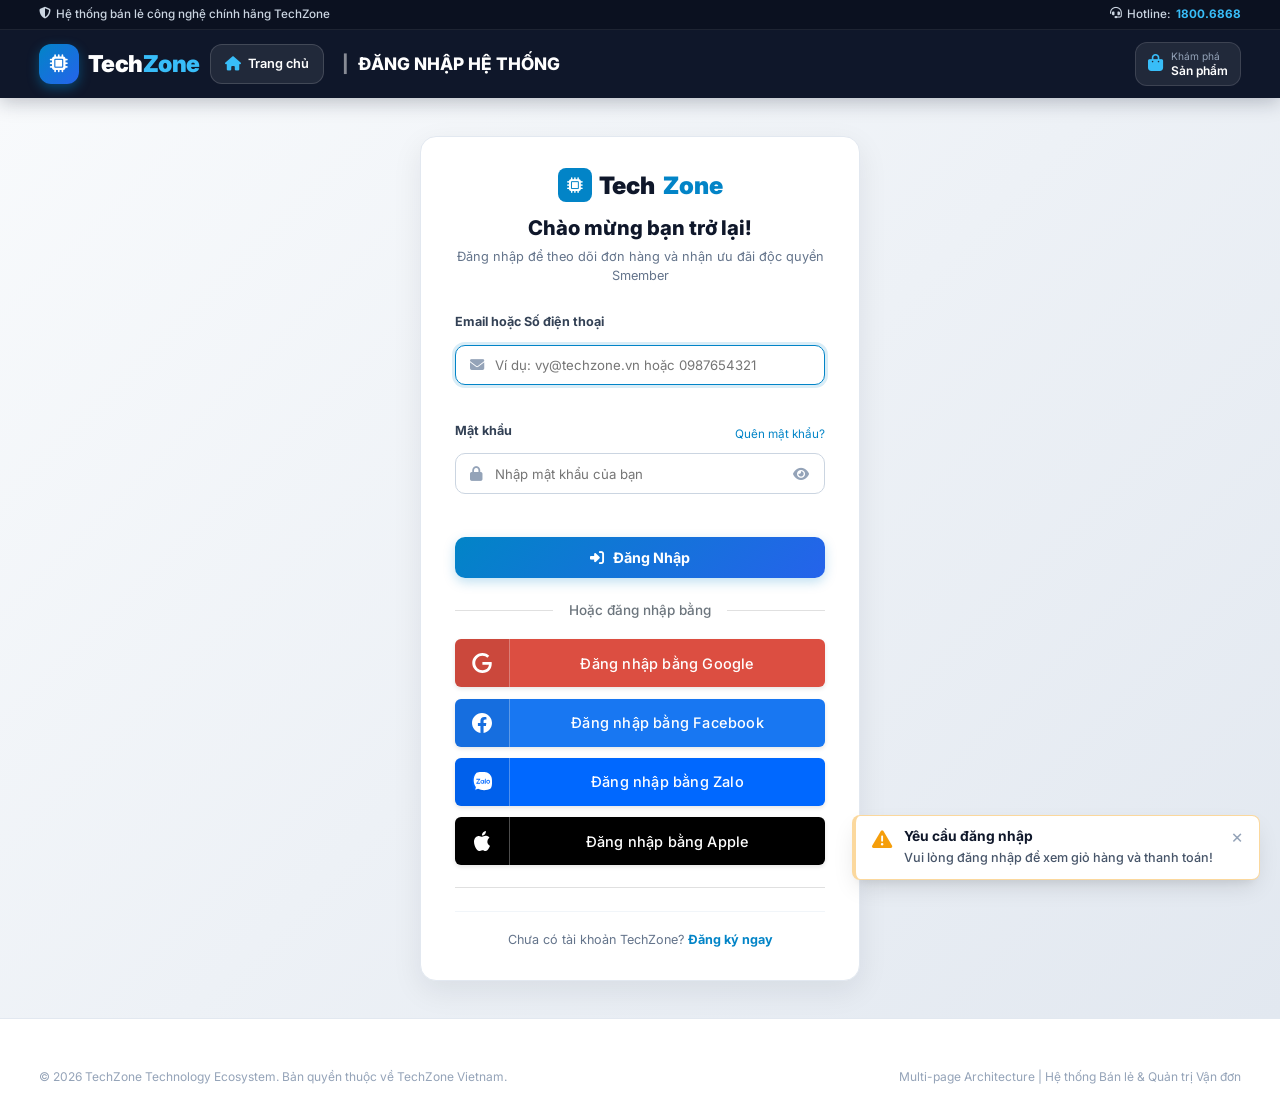
==== checkout.html @ 58dbf8f3 "test" ====
<!DOCTYPE html>
<html lang="vi">
<head>
  <meta charset="UTF-8">
  <meta name="viewport" content="width=device-width, initial-scale=1.0">
  <title>Giỏ Hàng & Thanh Toán Đặt Hàng | TechZone</title>
  
  <!-- Font Awesome Icons 6.5.1 -->
  <link rel="stylesheet" href="https://cdnjs.cloudflare.com/ajax/libs/font-awesome/6.5.1/css/all.min.css">
  
  <!-- TechZone Stylesheet -->
  <link rel="stylesheet" href="css/style.css">
</head>
<body>

  <!-- TechZone Header -->
  <header class="tz-header">
    <div class="tz-topbar">
      <div class="container topbar-content">
        <div class="topbar-left">
          <!-- Location Dropdown Selector -->
          <div class="tz-location-wrapper">
            <button type="button" class="tz-location-badge" id="btn-select-location" aria-expanded="false" title="Nhấp để đổi khu vực">
              <i class="fa-solid fa-location-dot"></i>
              <span class="tz-location-name">Hà Nội</span>
              <i class="fa-solid fa-angle-down tz-location-arrow"></i>
            </button>
            <div class="tz-location-dropdown" id="tz-location-dropdown" role="listbox">
              <div class="tz-dropdown-header">
                <i class="fa-solid fa-map-location-dot"></i>
                <span>Chọn khu vực nhận hàng:</span>
              </div>
              <ul class="tz-location-list">
                <li class="tz-location-item" data-city="Hà Nội" role="option">
                  <span class="tz-city-name"><i class="fa-solid fa-building"></i> Hà Nội</span>
                  <i class="fa-solid fa-check tz-city-check"></i>
                </li>
                <li class="tz-location-item" data-city="TP. Hồ Chí Minh" role="option">
                  <span class="tz-city-name"><i class="fa-solid fa-building"></i> TP. Hồ Chí Minh</span>
                  <i class="fa-solid fa-check tz-city-check"></i>
                </li>
                <li class="tz-location-item" data-city="Đà Nẵng" role="option">
                  <span class="tz-city-name"><i class="fa-solid fa-building"></i> Đà Nẵng</span>
                  <i class="fa-solid fa-check tz-city-check"></i>
                </li>
                <li class="tz-location-item" data-city="Cần Thơ" role="option">
                  <span class="tz-city-name"><i class="fa-solid fa-building"></i> Cần Thơ</span>
                  <i class="fa-solid fa-check tz-city-check"></i>
                </li>
                <li class="tz-location-item" data-city="Hải Phòng" role="option">
                  <span class="tz-city-name"><i class="fa-solid fa-building"></i> Hải Phòng</span>
                  <i class="fa-solid fa-check tz-city-check"></i>
                </li>
                <li class="tz-location-item" data-city="Đồng Nai" role="option">
                  <span class="tz-city-name"><i class="fa-solid fa-building"></i> Đồng Nai</span>
                  <i class="fa-solid fa-check tz-city-check"></i>
                </li>
              </ul>
              <div class="tz-dropdown-footer">
                <i class="fa-solid fa-truck-fast"></i> Giao siêu tốc 2H tại các khu vực trên
              </div>
            </div>
          </div>

          <span class="topbar-divider topbar-hide-mobile">|</span>
          <span class="topbar-link topbar-hide-mobile"><i class="fa-solid fa-shield-halved"></i> Cam kết 100% chính hãng</span>
        </div>
        <div class="topbar-right">
          <span class="topbar-link topbar-hotline"><i class="fa-solid fa-headset"></i> Hotline: <strong>1800.6868</strong></span>
        </div>
      </div>
    </div>

    <div class="tz-main-header">
      <div class="container main-header-row">
        <a href="index.html" class="tz-logo">
          <div class="tz-logo-chip"><i class="fa-solid fa-microchip"></i></div>
          <div>Tech<span class="accent">Zone</span></div>
        </a>

        <!-- Nút Trang chủ -->
        <a href="index.html" class="btn-home-nav" title="Quay về trang chủ">
          <i class="fa-solid fa-house"></i>
          <span>Trang chủ</span>
        </a>

        <div class="tz-header-page-title">
          <span class="tz-title-sep">|</span> Giỏ Hàng & Thanh Toán
        </div>

        <div class="tz-header-actions">
          <!-- User Account Button (Đăng nhập / Tên người dùng) -->
          <div class="tz-user-wrapper" id="tz-user-wrapper">
            <a href="login.html" class="tz-user-btn" id="tz-user-btn" title="Tài khoản">
              <i class="fa-solid fa-circle-user"></i>
              <div class="meta">
                <span class="sub">Tài khoản</span>
                <span id="tz-user-name-display">Đăng nhập</span>
              </div>
            </a>
            <div class="tz-user-dropdown" id="tz-user-dropdown">
              <div class="tz-user-dropdown-header">
                <i class="fa-solid fa-user-check"></i>
                <span id="tz-dropdown-greeting">Xin chào, Bạn!</span>
              </div>
              <a href="history.html" class="tz-user-dropdown-item">
                <i class="fa-solid fa-clock-rotate-left"></i> Đơn mua của tôi
              </a>
              <a href="profile.html" class="tz-user-dropdown-item" id="tz-btn-profile-info">
                <i class="fa-solid fa-id-card"></i> Thông tin tài khoản
              </a>
              <div class="tz-user-dropdown-item logout" id="tz-btn-logout">
                <i class="fa-solid fa-arrow-right-from-bracket"></i> Đăng xuất
              </div>
            </div>
          </div>

          <a href="products.html" class="tz-nav-btn" title="Tiếp tục mua sắm">
            <i class="fa-solid fa-arrow-left"></i>
            <div class="meta">
              <span class="sub">Tiếp tục</span>
              <span>Mua sắm</span>
            </div>
          </a>

          <!-- Single Order History / Đơn Mua Button -->
          <a href="history.html" class="tz-nav-btn" id="nav-orders-btn" title="Đơn mua & Tra cứu lộ trình">
            <i class="fa-solid fa-box-archive"></i>
            <div class="meta">
              <span class="sub">Quản lý</span>
              <span>Đơn mua</span>
            </div>
          </a>
        </div>
      </div>
    </div>
  </header>

  <!-- Checkout Main Content -->
  <main class="main-content">
    <div class="container tz-checkout-page-container" style="padding-top: 1.75rem;">
      
      <!-- Empty Cart Message Box -->
      <div id="checkout-empty-state" style="display: none; text-align: center; background: white; padding: 4.5rem 1rem; border-radius: 16px; border: 1px solid var(--border); box-shadow: var(--shadow-sm);">
        <i class="fa-solid fa-cart-arrow-down" style="font-size: 4.5rem; color: #cbd5e1; margin-bottom: 1.25rem;"></i>
        <h3 style="font-size: 1.45rem; font-weight: 800; color: var(--tz-navy);">Giỏ hàng TechZone của bạn đang trống</h3>
        <p style="color: #64748b; font-size: 0.9rem; max-width: 440px; margin: 0.4rem auto 1.75rem;">
          Hãy khám phá các thiết bị công nghệ đỉnh cao và ưu đãi flash sale để lựa chọn sản phẩm phù hợp nhất!
        </p>
        <a href="products.html" class="btn-tz-primary">
          <i class="fa-solid fa-bag-shopping"></i> Khám phá sản phẩm ngay
        </a>
      </div>

      <!-- Main Checkout Grid -->
      <div class="tz-checkout-layout">
        
        <!-- Left Column: Customer Form & Shipping / Payment Options -->
        <div class="checkout-form-column">
          <form id="tz-checkout-form">
            
            <!-- 1. Customer Info -->
            <div class="tz-checkout-card">
              <div style="display: flex; align-items: center; justify-content: space-between; margin-bottom: 1rem; flex-wrap: wrap; gap: 8px;">
                <h3 class="tz-card-header-title" style="margin-bottom: 0;">
                  <i class="fa-solid fa-address-book"></i> 1. Thông Tin Nhận Hàng
                </h3>
                <button type="button" id="btn-open-address-modal" class="btn-select-address-book">
                  <i class="fa-solid fa-book-bookmark"></i> Chọn từ sổ địa chỉ (<span id="address-count-badge">0</span>)
                </button>
              </div>

              <!-- Active Address Banner (Hiển thị địa chỉ đang áp dụng) -->
              <div id="active-address-summary" class="active-address-summary" style="display: none;">
                <div class="active-addr-card">
                  <div class="active-addr-top-row">
                    <div class="active-addr-user-meta">
                      <span class="active-addr-name">Quản trị viên TechZone</span>
                      <span class="active-addr-badge-default"><i class="fa-solid fa-star"></i> Mặc định</span>
                    </div>
                    <button type="button" class="btn-change-addr-compact" id="btn-change-addr-link">
                      <span>Đổi địa chỉ</span> <i class="fa-solid fa-angle-right"></i>
                    </button>
                  </div>
                  <div class="active-addr-bottom-row">
                    <span class="active-addr-phone"><i class="fa-solid fa-phone"></i> (+84) 0988.123.456</span>
                    <span class="active-addr-sep">•</span>
                    <span class="active-addr-detail">Tầng 5, Tòa nhà TechZone Tower, 18 Phố Huế, Hoàn Kiếm, Hà Nội</span>
                  </div>
                </div>
              </div>

              <div class="tz-form-grid">
                <div class="tz-form-group">
                  <label class="tz-label" for="cust-name">
                    Họ và tên người nhận <span class="req">*</span>
                  </label>
                  <input type="text" id="cust-name" class="tz-input" placeholder="Ví dụ: Nguyễn Văn An" required>
                </div>

                <div class="tz-form-group">
                  <label class="tz-label" for="cust-phone">
                    Số điện thoại liên hệ <span class="req">*</span>
                  </label>
                  <input type="tel" id="cust-phone" class="tz-input" placeholder="Ví dụ: 0912 345 678" required>
                </div>

                <div class="tz-form-group full">
                  <label class="tz-label" for="cust-city">
                    Tỉnh / Thành phố <span class="req">*</span>
                  </label>
                  <select id="cust-city" class="tz-input">
                    <option value="Hà Nội">Hà Nội (Hỗ trợ giao hỏa tốc 2H)</option>
                    <option value="TP. Hồ Chí Minh">TP. Hồ Chí Minh (Hỗ trợ giao hỏa tốc 2H)</option>
                    <option value="Đà Nẵng">Đà Nẵng (Hỗ trợ giao hỏa tốc 2H)</option>
                    <option value="Hải Phòng">Hải Phòng</option>
                    <option value="Cần Thơ">Cần Thơ</option>
                    <option value="Bình Dương">Bình Dương</option>
                  </select>
                </div>

                <div class="tz-form-group full">
                  <label class="tz-label" for="cust-address">
                    Địa chỉ nhận hàng chi tiết <span class="req">*</span>
                  </label>
                  <input type="text" id="cust-address" class="tz-input" placeholder="Số nhà, tên đường, tòa nhà, phường/xã" required>
                </div>

                <div class="tz-form-group full">
                  <label class="tz-label" for="cust-note">
                    Ghi chú đơn hàng (Tùy chọn)
                  </label>
                  <input type="text" id="cust-note" class="tz-input" placeholder="Ví dụ: Gọi trước khi đến 15 phút, giao giờ hành chính...">
                </div>
              </div>
            </div>

            <!-- 2. Shipping Service Choice -->
            <div class="tz-checkout-card">
              <h3 class="tz-card-header-title">
                <i class="fa-solid fa-truck-fast"></i> 2. Hình Thức Vận Chuyển
              </h3>

              <div class="tz-radio-options">
                <label class="tz-radio-card">
                  <input type="radio" name="shipping_service" value="express" data-name="Giao Hỏa Tốc 2H TechZone" checked>
                  <div class="tz-radio-card-meta">
                    <h6><i class="fa-solid fa-bolt" style="color: var(--tz-cyan);"></i> Hỏa Tốc TechZone 2H</h6>
                    <p>Bưu tá chuyên trách giao siêu tốc trong 120 phút (35.000đ - Free đơn > 2tr)</p>
                  </div>
                </label>

                <label class="tz-radio-card">
                  <input type="radio" name="shipping_service" value="standard" data-name="Giao Tiêu Chuẩn 24H (Viettel Post)">
                  <div class="tz-radio-card-meta">
                    <h6><i class="fa-solid fa-box"></i> Tiêu Chuẩn 24H (Viettel Post)</h6>
                    <p>Giao hàng nhanh an toàn qua đối tác Viettel Post (25.000đ)</p>
                  </div>
                </label>
              </div>
            </div>

            <!-- 3. Payment Method Choice -->
            <div class="tz-checkout-card">
              <h3 class="tz-card-header-title">
                <i class="fa-solid fa-credit-card"></i> 3. Phương Thức Thanh Toán
              </h3>

              <div class="tz-radio-options">
                <label class="tz-radio-card">
                  <input type="radio" name="payment_choice" value="cod" data-name="Thanh toán khi nhận hàng (COD)" checked>
                  <div class="tz-radio-card-meta">
                    <h6><i class="fa-solid fa-money-bill-wave text-success"></i> Thanh toán COD</h6>
                    <p>Kiểm tra bưu kiện và thanh toán tiền mặt cho shipper</p>
                  </div>
                </label>

                <label class="tz-radio-card">
                  <input type="radio" name="payment_choice" value="vnpay" data-name="Chuyển khoản VNPAY-QR (Giảm thêm 50k)">
                  <div class="tz-radio-card-meta">
                    <h6><i class="fa-solid fa-qrcode text-primary"></i> VNPAY-QR</h6>
                    <p>Quét mã qua app ngân hàng hoặc ví VNPAY</p>
                  </div>
                </label>

                <label class="tz-radio-card">
                  <input type="radio" name="payment_choice" value="momo" data-name="Ví điện tử MoMo">
                  <div class="tz-radio-card-meta">
                    <h6><i class="fa-solid fa-wallet" style="color: #a50064;"></i> Ví MoMo</h6>
                    <p>Thanh toán bảo mật 1 chạm tiện lợi</p>
                  </div>
                </label>

                <label class="tz-radio-card">
                  <input type="radio" name="payment_choice" value="installment" data-name="Trả góp 0% thẻ tín dụng">
                  <div class="tz-radio-card-meta">
                    <h6><i class="fa-solid fa-percent" style="color: #f59e0b;"></i> Trả góp 0%</h6>
                    <p>Hỗ trợ kỳ hạn 3 - 6 - 12 tháng qua thẻ tín dụng</p>
                  </div>
                </label>
              </div>

              <!-- Submit Button -->
              <div style="margin-top: 1.65rem;">
                <button type="submit" class="btn-tz-primary" style="width: 100%; padding: 1.05rem; font-size: 1.1rem;">
                  <i class="fa-solid fa-lock"></i> XÁC NHẬN ĐẶT HÀNG & THEO DÕI VẬN CHUYỂN
                </button>
                <p style="text-align: center; font-size: 0.8rem; color: #64748b; margin-top: 0.6rem;">
                  <i class="fa-solid fa-circle-check text-success"></i> Mã đơn sẽ được tạo tự động dạng <strong>TZ-XXXXX</strong> và chuyển tiếp ngay sang trang theo dõi lộ trình
                </p>
              </div>

            </div>

          </form>
        </div>

        <!-- Right Column: Cart Item Summary & Voucher Code -->
        <div class="checkout-summary-column">
          <div class="tz-checkout-card" style="position: sticky; top: 100px;">
            <h3 class="tz-card-header-title">
              <i class="fa-solid fa-bag-shopping"></i> Tóm Tắt Đơn Hàng
            </h3>

            <!-- Cart Items rendered dynamically by JS -->
            <div id="checkout-items-list" class="tz-cart-items-wrap">
              <!-- Rendered by JS -->
            </div>

            <!-- Voucher Code Box -->
            <div style="margin: 1.25rem 0; padding-top: 1rem; border-top: 1px dashed var(--border);">
              <form id="voucher-form" style="display: flex; gap: 0.45rem;">
                <input type="text" id="voucher-code" class="tz-input" placeholder="Mã giảm giá (Thử: TECHZONE50)" style="font-size: 0.82rem; padding: 0.55rem 0.75rem; text-transform: uppercase;">
                <button type="submit" class="btn-tz-primary" style="padding: 0.55rem 1rem; font-size: 0.82rem; flex-shrink: 0;">
                  Áp dụng
                </button>
              </form>
            </div>

            <!-- Price Breakdown -->
            <div style="background-color: var(--surface-alt); border-radius: var(--radius-md); padding: 1.15rem;">
              <div class="tz-summary-row">
                <span>Tạm tính tiền hàng:</span>
                <span id="checkout-subtotal-val" style="font-weight: 700;">0 đ</span>
              </div>
              <div class="tz-summary-row">
                <span>Phí vận chuyển:</span>
                <span id="checkout-shipping-val" style="font-weight: 700;">35.000 đ</span>
              </div>
              <div class="tz-summary-row">
                <span>Khuyến mãi / Voucher:</span>
                <span id="checkout-discount-val" style="font-weight: 700;">0 đ</span>
              </div>
              <div class="tz-summary-row total">
                <span>Tổng tiền thanh toán:</span>
                <span id="checkout-final-val" class="price-blue">0 đ</span>
              </div>
            </div>

            <!-- Trust Points -->
            <div style="margin-top: 1.25rem; font-size: 0.8rem; color: #64748b; display: flex; flex-direction: column; gap: 0.45rem;">
              <div><i class="fa-solid fa-circle-check text-success"></i> <strong>Đồng kiểm hàng</strong> khi nhận từ bưu tá TechZone</div>
              <div><i class="fa-solid fa-shield text-primary"></i> <strong>Bảo hành chính hãng</strong> 12 - 24 tháng tại 86 chi nhánh</div>
              <div><i class="fa-solid fa-clock" style="color: var(--tz-cyan);"></i> <strong>Giao hỏa tốc 2H</strong> tại khu vực nội thành</div>
            </div>

          </div>
        </div>

      </div>

    </div>
  </main>

  <!-- TechZone Footer -->
  <footer class="tz-footer">
    <div class="container footer-main-grid">
      <div class="tz-footer-col">
        <h4>Tổng Đài Hỗ Trợ Miễn Phí</h4>
        <div class="tz-hotlines">
          <div class="tz-hotline-row">Tư vấn mua hàng: <strong>1800.6868</strong></div>
          <div class="tz-hotline-row">Hỗ trợ kỹ thuật: <strong>1800.6869</strong></div>
        </div>
      </div>
      <div class="tz-footer-col">
        <h4>Chính Sách</h4>
        <div class="tz-footer-links">
          <a href="#">Chính sách giao hàng siêu tốc 2H</a>
          <a href="#">Chính sách đổi trả 30 ngày</a>
        </div>
      </div>
      <div class="tz-footer-col">
        <h4>Tra Cứu</h4>
        <div class="tz-footer-links">
          <a href="tracking-detail.html">Theo dõi lộ trình giao hàng</a>
          <a href="history.html">Lịch sử đơn mua cá nhân</a>
        </div>
      </div>
      <div class="tz-footer-col">
        <h4>Thanh Toán</h4>
        <div class="tz-payment-pills">
          <span class="tz-pay-tag"><i class="fa-solid fa-money-bill-wave text-success"></i> COD</span>
          <span class="tz-pay-tag"><i class="fa-solid fa-qrcode text-primary"></i> VNPAY</span>
          <span class="tz-pay-tag"><i class="fa-solid fa-wallet" style="color: #a50064;"></i> MoMo</span>
        </div>
      </div>
    </div>
    <div class="container footer-bottom-bar">
      <div>&copy; 2026 TechZone. Thanh toán an toàn & Khởi tạo mã vận đơn tự động.</div>
    </div>
  </footer>

    <!-- Custom Center Modal: Xác nhận đăng xuất -->
  <div class="tz-modal-overlay" id="tz-logout-modal" role="dialog" aria-modal="true" aria-labelledby="tz-logout-title">
    <div class="tz-modal-content">
      <div class="tz-modal-icon-badge">
        <i class="fa-solid fa-arrow-right-from-bracket"></i>
      </div>
      <h3 class="tz-modal-title" id="tz-logout-title">Xác nhận đăng xuất</h3>
      <p class="tz-modal-desc">Bạn có chắc chắn muốn đăng xuất khỏi tài khoản này không?</p>
      <div class="tz-modal-btn-group">
        <button type="button" class="tz-btn-modal-cancel" id="tz-btn-cancel-logout">Hủy bỏ</button>
        <button type="button" class="tz-btn-modal-logout" id="tz-btn-confirm-logout">Đăng xuất</button>
      </div>
    </div>
  </div>

    <!-- Google Account Selector Modal -->
  <div class="tz-modal-overlay" id="tz-google-modal" role="dialog" aria-modal="true" aria-labelledby="tz-google-modal-title">
    <div class="tz-google-modal-card">
      <div class="google-modal-header">
        <img src="images/google-icon.svg" alt="Google" width="32" height="32" class="google-logo">
        <h3 id="tz-google-modal-title">Đăng nhập bằng Google</h3>
        <p class="google-sub">Chọn tài khoản Google để tiếp tục đến <strong>TechZone</strong></p>
      </div>

      <div class="google-account-list">
        <!-- Account 1 -->
        <div class="google-account-item" data-fullname="Nguyễn Văn An" data-email="an.nguyen@gmail.com">
          <div class="google-avatar avatar-blue">A</div>
          <div class="google-user-meta">
            <div class="google-user-name">Nguyễn Văn An</div>
            <div class="google-user-email">an.nguyen@gmail.com</div>
          </div>
          <i class="fa-solid fa-angle-right google-arrow"></i>
        </div>

        <!-- Account 2 -->
        <div class="google-account-item" data-fullname="Trần Thị Mai" data-email="mai.tran@gmail.com">
          <div class="google-avatar avatar-purple">M</div>
          <div class="google-user-meta">
            <div class="google-user-name">Trần Thị Mai</div>
            <div class="google-user-email">mai.tran@gmail.com</div>
          </div>
          <i class="fa-solid fa-angle-right google-arrow"></i>
        </div>

        <!-- Account 3: Custom Google Toggle -->
        <div class="google-account-item google-custom-toggle" id="btn-toggle-custom-google">
          <div class="google-avatar avatar-gray">
            <i class="fa-solid fa-user-plus"></i>
          </div>
          <div class="google-user-meta">
            <div class="google-user-name">Sử dụng tài khoản khác</div>
            <div class="google-user-email">Nhập họ tên và Gmail của bạn</div>
          </div>
          <i class="fa-solid fa-angle-down google-arrow" id="google-arrow-toggle"></i>
        </div>
      </div>

      <!-- Custom Google Input Form -->
      <form class="google-custom-form" id="form-custom-google" style="display: none;">
        <div class="google-input-group">
          <label for="google-custom-name">Họ và tên Google của bạn</label>
          <input type="text" id="google-custom-name" placeholder="Ví dụ: Lê Hoàng Nam" required>
        </div>
        <div class="google-input-group">
          <label for="google-custom-email">Địa chỉ Email Google (Gmail)</label>
          <input type="email" id="google-custom-email" placeholder="Ví dụ: nam.le@gmail.com" required>
        </div>
        <button type="submit" class="btn-submit-google-custom">
          <i class="fa-solid fa-arrow-right-to-bracket"></i> Đăng nhập với tài khoản này
        </button>
      </form>

      <div class="google-modal-footer">
        <button type="button" class="btn-cancel-google" id="btn-close-google-modal">Hủy bỏ</button>
        <span class="google-secure-badge"><i class="fa-solid fa-shield-halved"></i> Google Identity Services</span>
      </div>
    </div>
  </div>

  <div class="toast-container"></div>
  <script src="js/main.js"></script>
  <!-- Modal Sổ Địa Chỉ Nhận Hàng (Address Book Modal) -->
  <div class="tz-modal-overlay" id="tz-address-modal" role="dialog" aria-modal="true" aria-labelledby="tz-addr-modal-title">
    <div class="tz-modal-content tz-address-modal-content" style="max-width: 580px; text-align: left; padding: 24px;">
      <div style="display: flex; align-items: center; justify-content: space-between; border-bottom: 1px solid #f1f5f9; padding-bottom: 14px; margin-bottom: 16px;">
        <div style="display: flex; align-items: center; gap: 10px;">
          <div style="width: 38px; height: 38px; border-radius: 50%; background: #e0f2fe; color: #0284c7; display: flex; align-items: center; justify-content: center; font-size: 1.15rem;">
            <i class="fa-solid fa-address-book"></i>
          </div>
          <div>
            <h3 id="tz-addr-modal-title" style="font-size: 1.15rem; font-weight: 800; color: #1e293b; margin: 0;">Sổ Địa Chỉ Nhận Hàng</h3>
            <span style="font-size: 0.8rem; color: #64748b;">Chọn địa chỉ nhận hàng có sẵn hoặc thêm địa chỉ mới</span>
          </div>
        </div>
        <button type="button" id="btn-close-address-modal" style="background: none; border: none; font-size: 1.25rem; color: #94a3b8; cursor: pointer;">
          <i class="fa-solid fa-xmark"></i>
        </button>
      </div>

      <div style="padding: 4px 0 16px;">
        <!-- Danh sách địa chỉ đã lưu -->
        <div id="address-book-list" class="address-book-list">
          <!-- Rendered dynamically by JS -->
        </div>

        <!-- Form thêm địa chỉ mới -->
        <div id="add-address-form-box" class="add-address-form-box" style="display: none;">
          <h4 style="font-size: 0.95rem; font-weight: 800; color: #1e293b; margin-bottom: 0.75rem; display: flex; align-items: center; gap: 6px;">
            <i class="fa-solid fa-plus-circle" style="color: #0284c7;"></i> Thêm Địa Chỉ Nhận Hàng Mới
          </h4>
          <div class="tz-form-grid" style="gap: 10px;">
            <div class="tz-form-group">
              <label class="tz-label" for="new-addr-name">Họ và tên người nhận <span class="req">*</span></label>
              <input type="text" id="new-addr-name" class="tz-input" placeholder="Ví dụ: Nguyễn Văn An">
            </div>
            <div class="tz-form-group">
              <label class="tz-label" for="new-addr-phone">Số điện thoại liên hệ <span class="req">*</span></label>
              <input type="tel" id="new-addr-phone" class="tz-input" placeholder="Ví dụ: 0912 345 678">
            </div>
            <div class="tz-form-group full">
              <label class="tz-label" for="new-addr-city">Tỉnh / Thành phố <span class="req">*</span></label>
              <select id="new-addr-city" class="tz-input">
                <option value="Hà Nội">Hà Nội (Giao siêu tốc 2H)</option>
                <option value="TP. Hồ Chí Minh">TP. Hồ Chí Minh (Giao siêu tốc 2H)</option>
                <option value="Đà Nẵng">Đà Nẵng (Giao siêu tốc 2H)</option>
                <option value="Hải Phòng">Hải Phòng</option>
                <option value="Cần Thơ">Cần Thơ</option>
                <option value="Bình Dương">Bình Dương</option>
                <option value="Đồng Nai">Đồng Nai</option>
              </select>
            </div>
            <div class="tz-form-group full">
              <label class="tz-label" for="new-addr-detail">Địa chỉ chi tiết (Số nhà, đường, phường/xã) <span class="req">*</span></label>
              <input type="text" id="new-addr-detail" class="tz-input" placeholder="Ví dụ: Số 25 Tạ Quang Bửu, Phường Bách Khoa">
            </div>
            <div class="tz-form-group full">
              <label style="display: flex; align-items: center; gap: 8px; font-size: 0.85rem; font-weight: 600; color: #334155; cursor: pointer;">
                <input type="checkbox" id="new-addr-default" style="accent-color: #0284c7; width: 16px; height: 16px;">
                <span>Đặt làm địa chỉ giao hàng mặc định cho các đơn sau</span>
              </label>
            </div>
          </div>
          <div style="display: flex; justify-content: flex-end; gap: 8px; margin-top: 12px;">
            <button type="button" id="btn-cancel-add-addr" class="btn-shopee-secondary" style="padding: 7px 14px; font-size: 0.84rem;">
              Hủy
            </button>
            <button type="button" id="btn-save-new-addr" class="btn-shopee-primary" style="padding: 7px 18px; font-size: 0.84rem;">
              <i class="fa-solid fa-floppy-disk"></i> Lưu địa chỉ
            </button>
          </div>
        </div>

        <button type="button" id="btn-toggle-add-addr-form" class="btn-outline-add-addr">
          <i class="fa-solid fa-plus"></i> Thêm địa chỉ mới
        </button>
      </div>
    </div>
  </div>

</body>
</html>
---- css/style.css ----
/* ==========================================================================
   TECHZONE ECOSYSTEM - MODERN DESIGN SYSTEM
   Brand Identity: Tech Navy (#0f172a), Electric Blue (#2563eb), Cyan (#0284c7)
   Clean Surfaces (#ffffff), Elegant Slate Grey (#f8fafc)
   ========================================================================== */

@import url('https://fonts.googleapis.com/css2?family=Inter:wght@300;400;500;600;700;800;900&family=Be+Vietnam+Pro:wght@400;500;600;700;800&display=swap');

/* --- 1. CSS VARIABLES (TECHZONE PALETTE) --- */
:root {
  /* Brand Master Colors */
  --tz-navy: #0f172a;           /* Deep Tech Navy */
  --tz-navy-light: #1e293b;     /* Navy Surface / Dark Header */
  --tz-navy-soft: #334155;
  
  --tz-blue: #2563eb;           /* Electric Royal Blue */
  --tz-blue-hover: #1d4ed8;
  --tz-cyan: #0284c7;           /* Vibrant Cyan Accent */
  --tz-cyan-light: #e0f2fe;     /* Soft Cyan Pill */
  --tz-cyan-glow: rgba(2, 132, 199, 0.35);

  --tz-gradient: linear-gradient(135deg, #0284c7 0%, #2563eb 100%);
  --tz-gradient-dark: linear-gradient(135deg, #0f172a 0%, #1e293b 60%, #1e3a8a 100%);
  --tz-gradient-flash: linear-gradient(135deg, #0f172a 0%, #1e3a8a 50%, #0284c7 100%);

  /* Neutrals & Surfaces */
  --bg-page: #f8fafc;
  --surface: #ffffff;
  --surface-alt: #f1f5f9;
  --border: #e2e8f0;
  --border-light: #f1f5f9;
  --border-focus: #93c5fd;

  /* Typography */
  --text-main: #0f172a;
  --text-secondary: #334155;
  --text-muted: #64748b;
  --text-light: #94a3b8;
  --font-base: 'Inter', 'Be Vietnam Pro', -apple-system, BlinkMacSystemFont, sans-serif;

  /* Status Colors */
  --success: #10b981;
  --success-bg: #ecfdf5;
  --warning: #f59e0b;
  --warning-bg: #fffbeb;
  --danger: #ef4444;
  --danger-bg: #fef2f2;

  /* Shadows */
  --shadow-sm: 0 1px 2px 0 rgb(0 0 0 / 0.05);
  --shadow-md: 0 4px 6px -1px rgb(0 0 0 / 0.07), 0 2px 4px -2px rgb(0 0 0 / 0.05);
  --shadow-lg: 0 10px 15px -3px rgb(0 0 0 / 0.08), 0 4px 6px -4px rgb(0 0 0 / 0.03);
  --shadow-xl: 0 20px 25px -5px rgb(0 0 0 / 0.1), 0 8px 10px -6px rgb(0 0 0 / 0.04);
  --shadow-brand: 0 8px 20px rgba(37, 99, 235, 0.22);
  --shadow-cyan: 0 8px 20px rgba(2, 132, 199, 0.25);

  /* Radius */
  --radius-sm: 8px;
  --radius-md: 12px;
  --radius-lg: 16px;
  --radius-full: 9999px;

  /* Dimensions & Transitions */
  --container-max: 1240px;
  --transition: all 0.25s cubic-bezier(0.4, 0, 0.2, 1);
}

/* --- Base & Reset --- */
*, *::before, *::after {
  box-sizing: border-box;
  margin: 0;
  padding: 0;
}

html {
  scroll-behavior: smooth;
  font-size: 15px;
  width: 100%;
  max-width: 100vw;
  box-sizing: border-box;
}

body {
  font-family: var(--font-base);
  background-color: var(--bg-page);
  color: var(--text-main);
  line-height: 1.55;
  min-height: 100vh;
  display: flex;
  flex-direction: column;
  -webkit-font-smoothing: antialiased;
  width: 100%;
  max-width: 100vw;
  box-sizing: border-box;
}

img {
  max-width: 100%;
  height: auto;
  display: block;
}

a {
  color: inherit;
  text-decoration: none;
  transition: var(--transition);
}

ul {
  list-style: none;
}

button, input, select, textarea {
  font-family: inherit;
  font-size: 0.95rem;
  border: none;
  outline: none;
}

button {
  cursor: pointer;
  transition: var(--transition);
}

.container {
  width: 100%;
  max-width: var(--container-max);
  margin: 0 auto;
  padding: 0 1.25rem;
  box-sizing: border-box;
  overflow-x: hidden;
}

/* Header containers must not clip dropdown */
.tz-header,
.tz-header .container,
.tz-topbar,
.tz-topbar .container,
.topbar-content,
.topbar-left,
.tz-location-wrapper,
.location-wrapper {
  overflow: visible !important;
  overflow-x: visible !important;
  overflow-y: visible !important;
}

.main-content {
  flex: 1;
  padding-bottom: 3.5rem;
  width: 100%;
  max-width: 100vw;
  box-sizing: border-box;
}

/* ==========================================================================
   2. HEADER ĐA TẦNG (TECHZONE MULTI-TIER HEADER)
   ========================================================================== */
.tz-header {
  background-color: var(--tz-navy);
  position: -webkit-sticky;
  position: sticky;
  top: 0;
  left: 0;
  width: 100%;
  z-index: 9999 !important;
  box-shadow: 0 4px 18px rgba(15, 23, 42, 0.25);
  box-sizing: border-box;
  -webkit-backface-visibility: hidden;
  backface-visibility: hidden;
  transition: box-shadow 0.25s ease;
}

/* Fallback & Enhanced Sticky class qua JS */
.tz-header.is-sticky,
.tz-header.tz-header-fixed {
  position: fixed !important;
  top: 0 !important;
  left: 0 !important;
  width: 100% !important;
  z-index: 9999 !important;
  box-shadow: 0 6px 22px rgba(0, 0, 0, 0.35) !important;
}

/* Top Bar */
.tz-topbar {
  background-color: #0b1120;
  color: #94a3b8;
  font-size: 0.78rem;
  font-weight: 500;
  border-bottom: 1px solid rgba(255, 255, 255, 0.08);
  padding: 0.35rem 0;
  width: 100%;
  max-width: 100vw;
  box-sizing: border-box;
  position: relative !important;
  z-index: 9999999 !important;
  overflow: visible !important;
  overflow-x: visible !important;
  overflow-y: visible !important;
  pointer-events: auto !important;
}

.topbar-content {
  display: flex;
  align-items: center;
  justify-content: space-between;
  flex-wrap: wrap;
  gap: 8px;
  width: 100%;
  box-sizing: border-box;
}

.topbar-left, .topbar-right {
  display: flex;
  align-items: center;
  flex-wrap: wrap;
  gap: 0.85rem;
}

.topbar-divider {
  opacity: 0.35;
  color: #64748b;
  user-select: none;
}

.topbar-link {
  display: inline-flex;
  align-items: center;
  gap: 0.35rem;
  color: #cbd5e1;
  white-space: nowrap;
  transition: var(--transition);
}

.topbar-link:hover {
  color: #ffffff;
}

.topbar-hotline strong {
  color: #38bdf8;
}

/* Location Wrapper & Custom Dropdown */
.tz-location-wrapper,
.location-wrapper {
  position: relative !important;
  display: inline-flex;
  align-items: center;
  z-index: 9999999 !important;
  overflow: visible !important;
  overflow-x: visible !important;
  overflow-y: visible !important;
  pointer-events: auto !important;
}

.tz-location-badge {
  display: inline-flex;
  align-items: center;
  gap: 0.4rem;
  background-color: rgba(255, 255, 255, 0.08);
  border: 1px solid rgba(56, 189, 248, 0.25);
  padding: 0.25rem 0.65rem;
  border-radius: var(--radius-sm);
  color: #38bdf8;
  cursor: pointer;
  font-size: 0.78rem;
  font-weight: 600;
  font-family: inherit;
  transition: var(--transition);
  outline: none;
  user-select: none;
  pointer-events: auto !important;
}

.tz-location-badge:hover,
.tz-location-badge.open {
  background-color: rgba(56, 189, 248, 0.18);
  border-color: #38bdf8;
  color: #ffffff;
}

.tz-location-arrow {
  font-size: 0.65rem;
  transition: transform 0.2s ease;
}

.tz-location-badge.open .tz-location-arrow {
  transform: rotate(180deg);
}

/* Location Dropdown Menu */
.location-menu,
.location-dropdown,
.tz-location-dropdown {
  position: absolute !important;
  top: calc(100% + 8px);
  left: 0;
  width: 260px;
  background: #ffffff;
  border-radius: 12px;
  box-shadow: 0 10px 30px rgba(0, 0, 0, 0.25), 0 0 0 1px rgba(0, 0, 0, 0.06);
  padding: 0;
  z-index: 9999999 !important;
  display: none;
  opacity: 0;
  transform: translateY(-6px);
  transition: opacity 0.2s ease, transform 0.2s ease;
  overflow: hidden;
  text-align: left;
  filter: none !important;
  pointer-events: auto !important;
}

.location-menu.show,
.location-dropdown.show,
.tz-location-dropdown.show {
  display: block !important;
  opacity: 1 !important;
  transform: translateY(0) !important;
  pointer-events: auto !important;
  visibility: visible !important;
  filter: none !important;
  z-index: 9999999 !important;
}

/* Thêm pointer-events: auto và cursor pointer cho toàn bộ menu và các thẻ con bên trong */
.tz-location-dropdown,
.tz-location-dropdown *,
.location-menu,
.location-menu *,
.location-dropdown,
.location-dropdown * {
  pointer-events: auto !important;
}

.tz-location-item * {
  cursor: pointer !important;
  pointer-events: auto !important;
}

.tz-dropdown-header {
  padding: 0.7rem 1rem 0.5rem;
  font-size: 0.75rem;
  font-weight: 800;
  color: #475569;
  text-transform: uppercase;
  letter-spacing: 0.5px;
  background-color: #f8fafc;
  border-bottom: 1px solid #e2e8f0;
  display: flex;
  align-items: center;
  gap: 0.45rem;
  pointer-events: auto !important;
}
.tz-dropdown-header i {
  color: #0284c7;
  font-size: 0.85rem;
}

.tz-location-list {
  list-style: none;
  padding: 0.35rem 0;
  margin: 0;
  max-height: 250px;
  overflow-y: auto;
  pointer-events: auto !important;
}

.tz-location-item {
  display: flex;
  align-items: center;
  justify-content: space-between;
  padding: 0.6rem 1rem;
  font-size: 0.85rem;
  font-weight: 600;
  color: #334155;
  cursor: pointer !important;
  pointer-events: auto !important;
  transition: all 0.15s ease;
  user-select: none;
}

.tz-location-item:hover {
  background-color: #f0f9ff;
  color: #0284c7;
  padding-left: 1.15rem;
}

.tz-location-item.active {
  background-color: #e0f2fe;
  color: #0284c7;
  font-weight: 700;
}

.tz-city-name {
  display: inline-flex;
  align-items: center;
  gap: 0.5rem;
  pointer-events: auto !important;
}
.tz-city-name i {
  font-size: 0.75rem;
  opacity: 0.6;
}

.tz-city-check {
  display: none;
  color: #0284c7;
  font-size: 0.85rem;
}

.tz-location-item.active .tz-city-check {
  display: inline-block;
}

.tz-dropdown-footer {
  padding: 0.5rem 0.85rem;
  font-size: 0.72rem;
  color: #15803d;
  background: #f0fdf4;
  border-top: 1px solid #dcfce7;
  display: flex;
  align-items: center;
  gap: 0.4rem;
  font-weight: 600;
}

/* Mobile backdrop for location dropdown */
.tz-location-backdrop {
  display: none;
  position: fixed;
  inset: 0;
  background: rgba(0, 0, 0, 0.45);
  z-index: 99990 !important;
  pointer-events: auto;
}
.tz-location-backdrop.active {
  display: block !important;
}

@media (min-width: 541px) {
  .tz-location-backdrop {
    display: none !important;
    pointer-events: none !important;
  }
}

/* Main Header */
.tz-main-header {
  padding: 0.8rem 0;
  width: 100%;
  box-sizing: border-box;
}

.main-header-row {
  display: flex;
  flex-wrap: wrap;
  align-items: center;
  justify-content: space-between;
  gap: 10px;
  width: 100%;
  box-sizing: border-box;
}

/* Header Page Title (for subpages: Cart, Tracking, History) */
.tz-header-page-title {
  color: white;
  font-size: 1.15rem;
  font-weight: 800;
  text-transform: uppercase;
  margin-left: 0.5rem;
  white-space: nowrap;
  display: inline-flex;
  align-items: center;
  gap: 0.4rem;
}
.tz-title-sep {
  opacity: 0.5;
  margin-right: 0.2rem;
}

/* TechZone Logo */
.tz-logo {
  display: flex;
  align-items: center;
  gap: 0.6rem;
  font-size: 1.55rem;
  font-weight: 900;
  color: white;
  letter-spacing: -0.5px;
  flex-shrink: 0;
}

.tz-logo-chip {
  width: 40px;
  height: 40px;
  background: var(--tz-gradient);
  color: white;
  border-radius: var(--radius-md);
  display: flex;
  align-items: center;
  justify-content: center;
  font-size: 1.2rem;
  box-shadow: 0 4px 12px rgba(2, 132, 199, 0.45);
}

.tz-logo span.accent {
  color: #38bdf8;
}

/* Nút Trang chủ trên Header */
.btn-home-nav {
  display: inline-flex;
  align-items: center;
  gap: 0.45rem;
  background-color: rgba(255, 255, 255, 0.08);
  color: #ffffff;
  padding: 0.6rem 0.95rem;
  border-radius: var(--radius-md);
  font-size: 0.85rem;
  font-weight: 600;
  border: 1px solid rgba(255, 255, 255, 0.15);
  flex-shrink: 0;
  transition: var(--transition);
  text-decoration: none;
  cursor: pointer;
}

.btn-home-nav:hover,
.btn-home-nav.active {
  background-color: var(--tz-blue);
  border-color: var(--tz-blue);
  box-shadow: var(--shadow-brand);
  color: #ffffff;
}

.btn-home-nav i {
  color: #38bdf8;
  font-size: 0.95rem;
  transition: color 0.2s ease;
}

.btn-home-nav:hover i,
.btn-home-nav.active i {
  color: #ffffff;
}

/* Category Wrapper & Mega Dropdown */
.tz-category-wrapper {
  position: relative;
  display: inline-flex;
  align-items: center;
  z-index: 1002 !important;
}

.btn-category-menu {
  background-color: rgba(255, 255, 255, 0.08);
  color: white;
  display: inline-flex;
  align-items: center;
  gap: 0.55rem;
  padding: 0.6rem 0.95rem;
  border-radius: var(--radius-md);
  font-size: 0.85rem;
  font-weight: 600;
  border: 1px solid rgba(255, 255, 255, 0.15);
  flex-shrink: 0;
  cursor: pointer;
  transition: var(--transition);
  outline: none;
  user-select: none;
}

.btn-category-menu:hover,
.btn-category-menu.open {
  background-color: var(--tz-blue);
  border-color: var(--tz-blue);
  box-shadow: var(--shadow-brand);
}

.tz-category-arrow {
  font-size: 0.68rem;
  margin-left: 2px;
  transition: transform 0.25s ease;
}

.btn-category-menu.open .tz-category-arrow {
  transform: rotate(180deg);
}

.tz-category-dropdown {
  position: absolute;
  top: calc(100% + 10px);
  left: 0;
  width: 330px;
  background: #ffffff;
  border-radius: 14px;
  box-shadow: 0 15px 40px rgba(15, 23, 42, 0.22), 0 0 0 1px rgba(0, 0, 0, 0.06);
  z-index: 1000 !important;
  display: none;
  opacity: 0;
  transform: translateY(-8px);
  transition: opacity 0.22s ease, transform 0.22s ease;
  overflow: hidden;
  text-align: left;
  filter: none !important;
  pointer-events: auto !important;
}

.tz-category-dropdown.show {
  display: block !important;
  opacity: 1 !important;
  transform: translateY(0) !important;
  visibility: visible !important;
  pointer-events: auto !important;
}

.tz-category-dropdown-header {
  padding: 0.75rem 1rem 0.6rem;
  font-size: 0.78rem;
  font-weight: 800;
  color: #475569;
  text-transform: uppercase;
  letter-spacing: 0.5px;
  background-color: #f8fafc;
  border-bottom: 1px solid #e2e8f0;
  display: flex;
  align-items: center;
  gap: 0.5rem;
}
.tz-category-dropdown-header i {
  color: #0284c7;
}

.tz-category-menu-list {
  list-style: none;
  padding: 0.4rem 0;
  margin: 0;
}

.tz-category-menu-item {
  transition: all 0.15s ease;
}

.tz-cat-link {
  display: flex;
  align-items: center;
  gap: 0.85rem;
  padding: 0.65rem 1rem;
  color: #334155;
  text-decoration: none;
  transition: all 0.2s ease;
  cursor: pointer;
}

.tz-cat-link:hover {
  background-color: #f0f9ff;
  color: var(--tz-blue);
  padding-left: 1.25rem;
}

.tz-cat-icon {
  width: 36px;
  height: 36px;
  border-radius: 8px;
  background: #f1f5f9;
  color: var(--tz-blue);
  display: flex;
  align-items: center;
  justify-content: center;
  font-size: 1.05rem;
  flex-shrink: 0;
  transition: var(--transition);
}

.tz-cat-link:hover .tz-cat-icon {
  background: var(--tz-gradient);
  color: white;
  box-shadow: 0 4px 10px rgba(2, 132, 199, 0.35);
}

.tz-cat-info {
  flex: 1;
  display: flex;
  flex-direction: column;
  min-width: 0;
}

.tz-cat-title {
  font-size: 0.88rem;
  font-weight: 700;
  line-height: 1.3;
}

.tz-cat-desc {
  font-size: 0.72rem;
  color: #94a3b8;
  margin-top: 1px;
  white-space: nowrap;
  overflow: hidden;
  text-overflow: ellipsis;
}

.tz-cat-chevron {
  font-size: 0.75rem;
  color: #cbd5e1;
  transition: transform 0.2s ease;
}

.tz-cat-link:hover .tz-cat-chevron {
  transform: translateX(3px);
  color: var(--tz-blue);
}

.tz-category-dropdown-footer {
  padding: 0.6rem 1rem;
  background-color: #f8fafc;
  border-top: 1px solid #e2e8f0;
  font-size: 0.78rem;
  font-weight: 700;
  text-align: center;
}
.tz-category-dropdown-footer a {
  color: var(--tz-blue);
  display: flex;
  align-items: center;
  justify-content: center;
  gap: 0.4rem;
}
.tz-category-dropdown-footer a:hover {
  text-decoration: underline;
}

/* Search Bar */
.tz-search-wrapper {
  flex: 1;
  position: relative;
  max-width: 460px;
  min-width: 0;
  box-sizing: border-box;
}

.tz-search-bar {
  display: flex;
  align-items: center;
  background-color: white;
  border-radius: var(--radius-md);
  padding: 0.25rem 0.4rem 0.25rem 0.95rem;
  box-shadow: 0 2px 8px rgba(0, 0, 0, 0.15);
  transition: var(--transition);
}

.tz-search-bar:focus-within {
  box-shadow: 0 0 0 3px rgba(56, 189, 248, 0.4);
}

.tz-search-bar i.search-icon {
  color: var(--text-light);
  font-size: 1rem;
  margin-right: 0.45rem;
}

.tz-search-bar input {
  flex: 1;
  min-width: 0;
  background: transparent;
  padding: 0.5rem 0.25rem;
  font-size: 0.9rem;
  color: var(--text-main);
  font-weight: 500;
}

.tz-search-bar input::placeholder {
  color: #94a3b8;
  font-size: 0.85rem;
}

.tz-btn-search {
  background: var(--tz-gradient);
  color: white;
  padding: 0.5rem 1rem;
  border-radius: var(--radius-sm);
  font-size: 0.82rem;
  font-weight: 700;
  box-shadow: 0 2px 6px rgba(2, 132, 199, 0.35);
}

.tz-btn-search:hover {
  filter: brightness(1.1);
}

.search-hot-keywords {
  display: flex;
  align-items: center;
  gap: 0.65rem;
  margin-top: 0.3rem;
  font-size: 0.72rem;
  color: #94a3b8;
  overflow: hidden;
  white-space: nowrap;
}

.search-hot-keywords a {
  color: #cbd5e1;
}

.search-hot-keywords a:hover {
  color: #38bdf8;
  text-decoration: underline;
}

/* Header Action Buttons */
.tz-header-actions {
  display: flex;
  align-items: center;
  gap: 0.65rem;
  margin-left: auto;
}

.tz-nav-btn {
  display: flex;
  align-items: center;
  gap: 0.55rem;
  color: white;
  padding: 0.5rem 0.8rem;
  border-radius: var(--radius-md);
  background-color: rgba(255, 255, 255, 0.08);
  font-size: 0.8rem;
  font-weight: 600;
  border: 1px solid rgba(255, 255, 255, 0.12);
  white-space: nowrap;
  position: relative;
  transition: var(--transition);
}

.tz-nav-btn:hover {
  background-color: rgba(255, 255, 255, 0.18);
  border-color: rgba(255, 255, 255, 0.25);
  transform: translateY(-1px);
}

.tz-nav-btn i {
  font-size: 1.15rem;
  color: #38bdf8;
}

.tz-nav-btn .meta {
  display: flex;
  flex-direction: column;
  line-height: 1.25;
}

.tz-nav-btn .meta span.sub {
  font-size: 0.68rem;
  color: #94a3b8;
  font-weight: 400;
}

.tz-cart-btn {
  background: var(--tz-gradient);
  border: none;
  box-shadow: 0 4px 12px rgba(37, 99, 235, 0.35);
}

.tz-cart-btn i {
  color: white;
}

.tz-cart-btn:hover {
  filter: brightness(1.1);
}

.tz-cart-badge {
  position: absolute;
  top: -6px;
  right: -6px;
  background-color: #f59e0b;
  color: #0f172a;
  font-size: 0.7rem;
  font-weight: 900;
  min-width: 20px;
  height: 20px;
  padding: 0 4px;
  border-radius: var(--radius-full);
  display: flex;
  align-items: center;
  justify-content: center;
  border: 2px solid var(--tz-navy);
}

/* ==========================================================================
   3. HERO LAYOUT (3 CỘT: SIDEBAR CATEGORIES, SLIDER, SUB-BANNERS)
   ========================================================================== */
.hero-layout-section {
  padding: 1rem 0 1.25rem;
}

.hero-3cols-grid {
  display: grid;
  grid-template-columns: 245px 1fr 270px;
  gap: 12px;
  align-items: stretch; /* 3 cột đồng bộ chiều cao tuyệt đối, không lệch đáy */
}

/* Cột trái: Left Sidebar Categories */
.tz-sidebar-menu {
  background-color: white;
  border-radius: var(--radius-lg);
  box-shadow: var(--shadow-sm);
  border: 1px solid var(--border);
  position: relative;
  display: flex;
  flex-direction: column;
  justify-content: space-between;
  padding: 0.4rem 0;
  height: 100%; /* Căn chỉnh theo chiều cao cột cha */
  box-sizing: border-box;
  z-index: 60;
}

.tz-menu-item {
  display: flex;
  align-items: center;
  justify-content: space-between;
  padding: 0.55rem 0.95rem;
  font-size: 0.82rem;
  font-weight: 600;
  color: var(--text-main);
  transition: all 0.2s ease;
  cursor: pointer;
}

.tz-menu-item:hover,
.tz-menu-item.active {
  background-color: #f0f9ff;
  color: #0284c7;
}

.tz-menu-item-left {
  display: flex;
  align-items: center;
  gap: 0.7rem;
}

.tz-menu-item-left i {
  font-size: 0.95rem;
  width: 20px;
  text-align: center;
  color: var(--tz-muted);
  transition: color 0.2s ease;
}

.tz-menu-item:hover .tz-menu-item-left i {
  color: #0284c7;
}

.tz-menu-item i.arrow {
  font-size: 0.65rem;
  color: var(--text-light);
  transition: all 0.2s ease;
}

.tz-menu-item:hover i.arrow {
  color: #0284c7;
  transform: translateX(3px);
}

/* ==========================================================================
   FLYOUT MEGA SUBMENU (720px - 4 CỘT HIỆN ĐẠI ĐẲNG CẤP)
   ========================================================================== */
.tz-flyout-menu {
  position: absolute;
  left: 100%;
  top: 0;
  min-height: 100%;
  width: 720px;
  z-index: 1000;
  background: #ffffff;
  border-radius: 0 16px 16px 0;
  box-shadow: 0 15px 35px rgba(0, 0, 0, 0.12);
  border: 1px solid #e2e8f0;
  border-left: none;
  padding: 1.15rem 1.25rem;
  display: none;
  grid-template-columns: 155px 165px 185px 1fr;
  gap: 1rem;
  box-sizing: border-box;
}

.tz-menu-item:hover .tz-flyout-menu {
  display: grid;
}

/* Flyout Columns Common */
.flyout-col {
  display: flex;
  flex-direction: column;
}

.flyout-col-title {
  font-size: 0.75rem;
  font-weight: 800;
  letter-spacing: 0.04em;
  color: #0f172a;
  margin-bottom: 0.75rem;
  padding-bottom: 0.4rem;
  border-bottom: 2px solid #f1f5f9;
  display: flex;
  align-items: center;
  gap: 6px;
  text-transform: uppercase;
}

.flyout-col-title i {
  color: #0284c7;
  font-size: 0.82rem;
}

/* Cột 1: THƯƠNG HIỆU HÀNG ĐẦU */
.flyout-brand-list {
  display: flex;
  flex-direction: column;
  gap: 0.45rem;
}

.flyout-brand-item {
  font-size: 0.79rem;
  font-weight: 600;
  color: #334155;
  text-decoration: none;
  display: flex;
  align-items: center;
  gap: 6px;
  transition: all 0.2s ease;
  padding: 3px 0;
  text-transform: uppercase;
  letter-spacing: 0.02em;
}

.flyout-brand-item:hover {
  color: #0284c7;
  font-weight: 800;
  transform: translateX(4px);
}

.flyout-brand-item i {
  font-size: 0.62rem;
  color: #94a3b8;
  transition: color 0.2s;
}

.flyout-brand-item:hover i {
  color: #0284c7;
}

/* Cột 2: PHÂN KHÚC & NHU CẦU */
.flyout-segment-list {
  display: flex;
  flex-direction: column;
  gap: 0.42rem;
}

.flyout-segment-item {
  font-size: 0.8rem;
  color: #475569;
  font-weight: 500;
  text-decoration: none;
  display: flex;
  align-items: center;
  gap: 6px;
  transition: all 0.2s ease;
  padding: 3px 0;
}

.flyout-segment-item:hover {
  color: #0284c7;
  font-weight: 700;
  transform: translateX(3px);
}

/* Cột 3: DÒNG SẢN PHẨM BÁN CHẠY */
.flyout-bestseller-list {
  display: flex;
  flex-direction: column;
  gap: 0.45rem;
}

.flyout-bestseller-item {
  font-size: 0.8rem;
  color: #1e293b;
  font-weight: 600;
  text-decoration: none;
  display: flex;
  align-items: center;
  justify-content: space-between;
  gap: 6px;
  transition: all 0.2s ease;
  padding: 3px 0;
}

.flyout-bestseller-item:hover {
  color: #0284c7;
  transform: translateX(3px);
}

.flyout-bestseller-item span:first-child {
  white-space: nowrap;
  overflow: hidden;
  text-overflow: ellipsis;
}

.flyout-badge {
  display: inline-block;
  font-size: 0.63rem;
  font-weight: 800;
  padding: 1px 6px;
  border-radius: 4px;
  line-height: 1.3;
  text-transform: uppercase;
  white-space: nowrap;
  flex-shrink: 0;
}

.flyout-badge.hot {
  background: #fee2e2;
  color: #dc2626;
}

.flyout-badge.best {
  background: #fef3c7;
  color: #d97706;
}

.flyout-badge.new {
  background: #e0f2fe;
  color: #0284c7;
}

.flyout-badge.sale {
  background: #dcfce7;
  color: #15803d;
}

/* Cột 4: BANNER PROMO MINI */
.flyout-promo-card {
  background: linear-gradient(145deg, #0f172a 0%, #1e293b 100%);
  border-radius: 12px;
  padding: 0.95rem 0.85rem;
  display: flex;
  flex-direction: column;
  justify-content: space-between;
  color: #ffffff;
  position: relative;
  overflow: hidden;
  box-shadow: 0 4px 15px rgba(15, 23, 42, 0.15);
  border: 1px solid rgba(255, 255, 255, 0.08);
  text-decoration: none;
  transition: all 0.3s ease;
  height: 100%;
  box-sizing: border-box;
}

.flyout-promo-card:hover {
  transform: translateY(-2px);
  box-shadow: 0 8px 25px rgba(2, 132, 199, 0.25);
  border-color: rgba(56, 189, 248, 0.4);
}

.flyout-promo-tag {
  display: inline-flex;
  align-items: center;
  gap: 4px;
  align-self: flex-start;
  font-size: 0.67rem;
  font-weight: 800;
  background: linear-gradient(135deg, #ee4d2d, #ff6b35);
  color: #ffffff;
  padding: 3px 8px;
  border-radius: 20px;
  margin-bottom: 0.5rem;
  box-shadow: 0 2px 6px rgba(238, 77, 45, 0.3);
}

.flyout-promo-title {
  font-size: 0.86rem;
  font-weight: 800;
  line-height: 1.25;
  margin: 0 0 0.3rem;
  color: #ffffff;
}

.flyout-promo-sub {
  font-size: 0.71rem;
  color: #94a3b8;
  margin: 0 0 0.65rem;
  line-height: 1.3;
}

.flyout-promo-img-wrap {
  width: 100%;
  height: 90px;
  display: flex;
  align-items: center;
  justify-content: center;
  margin-bottom: 0.5rem;
}

.flyout-promo-img-wrap img {
  max-width: 100%;
  max-height: 100%;
  object-fit: contain;
  filter: drop-shadow(0 6px 12px rgba(0,0,0,0.3));
  transition: transform 0.3s ease;
}

.flyout-promo-card:hover .flyout-promo-img-wrap img {
  transform: scale(1.06);
}

.flyout-promo-btn {
  display: flex;
  align-items: center;
  justify-content: center;
  gap: 6px;
  font-size: 0.74rem;
  font-weight: 700;
  color: #38bdf8;
  background: rgba(56, 189, 248, 0.12);
  padding: 6px 10px;
  border-radius: 6px;
  border: 1px solid rgba(56, 189, 248, 0.25);
  transition: all 0.2s ease;
}

.flyout-promo-card:hover .flyout-promo-btn {
  background: #0284c7;
  color: #ffffff;
  border-color: #0284c7;
}

/* Cột giữa: Wrapper chứa Slider chính + Dải 3 Mini Promo Cards */
.tz-hero-middle-col {
  display: flex;
  flex-direction: column;
  gap: 10px;
  height: 100%; /* Căn chỉnh theo chiều cao cột cha */
  min-width: 0;
}

/* Middle Main Slider */
.tz-main-slider {
  position: relative;
  background-color: #0b1120;
  border-radius: var(--radius-lg);
  overflow: hidden;
  box-shadow: var(--shadow-sm);
  border: 1px solid var(--border);
  flex: 1; /* Tự động dãn chiếm toàn bộ phần trên */
  min-height: 290px;
}

.tz-slider-track {
  width: 100%;
  height: 100%;
  position: relative;
  overflow: hidden;
}

.tz-slide {
  position: absolute;
  inset: 0;
  width: 100%;
  height: 100%;
  opacity: 0;
  pointer-events: none;
  transition: opacity 0.45s ease;
  display: flex;
}

.tz-slide.active {
  opacity: 1;
  pointer-events: auto;
}

.tz-slide img {
  width: 100%;
  height: 100%;
  object-fit: cover;
  object-position: center;
  display: block;
}

/* Slider Dots Indicator */
.tz-slider-dots {
  position: absolute;
  bottom: 12px;
  left: 50%;
  transform: translateX(-50%);
  display: flex;
  align-items: center;
  gap: 8px;
  z-index: 10;
  background: rgba(15, 23, 42, 0.45);
  padding: 4px 10px;
  border-radius: 20px;
  backdrop-filter: blur(4px);
  border: 1px solid rgba(255, 255, 255, 0.15);
}

.tz-slide-tab.tz-slider-dot {
  width: 8px;
  height: 8px;
  border-radius: 50%;
  background: rgba(255, 255, 255, 0.6);
  border: none;
  padding: 0;
  cursor: pointer;
  transition: all 0.25s ease;
}

.tz-slide-tab.tz-slider-dot.active {
  width: 24px;
  border-radius: 10px;
  background: var(--tz-cyan);
  box-shadow: 0 0 8px rgba(6, 182, 212, 0.7);
}

/* Slider Controls */
.tz-slider-btn {
  position: absolute;
  top: 50%;
  transform: translateY(-50%);
  width: 38px;
  height: 38px;
  border-radius: 50%;
  background-color: rgba(255, 255, 255, 0.9);
  color: var(--tz-navy);
  display: flex;
  align-items: center;
  justify-content: center;
  box-shadow: var(--shadow-md);
  z-index: 10;
  font-size: 0.9rem;
  transition: all 0.2s ease;
}

.tz-slider-btn:hover {
  background: var(--tz-gradient);
  color: white;
  transform: translateY(-50%) scale(1.08);
}

.tz-slider-btn.prev { left: 12px; }
.tz-slider-btn.next { right: 12px; }

/* Dải 3 Banner Phụ Mini (Mini Promo Cards) lấp kín bên dưới slider */
.tz-mini-promo-row {
  display: grid;
  grid-template-columns: repeat(3, 1fr);
  gap: 10px;
  height: 86px;
  flex-shrink: 0;
}

.tz-mini-promo-card {
  background: #ffffff;
  border-radius: var(--radius-lg);
  border: 1px solid var(--border);
  padding: 8px 12px;
  display: flex;
  flex-direction: column;
  justify-content: space-between;
  text-decoration: none;
  box-shadow: var(--shadow-sm);
  transition: transform 0.2s ease, box-shadow 0.2s ease, border-color 0.2s ease;
  position: relative;
  overflow: hidden;
}

.tz-mini-promo-card:hover {
  transform: translateY(-2px);
  box-shadow: 0 6px 16px rgba(15, 23, 42, 0.08);
  border-color: #93c5fd;
}

.mini-promo-badge-wrap {
  display: flex;
  align-items: center;
  justify-content: space-between;
  gap: 6px;
}

.mini-promo-badge {
  font-size: 0.64rem;
  font-weight: 800;
  padding: 2px 6px;
  border-radius: 4px;
  text-transform: uppercase;
  display: inline-flex;
  align-items: center;
  gap: 3px;
  letter-spacing: 0.2px;
}

.mini-promo-badge.badge-red {
  background: linear-gradient(135deg, #ef4444, #dc2626);
  color: #ffffff;
}

.mini-promo-badge.badge-blue {
  background: linear-gradient(135deg, #0284c7, #2563eb);
  color: #ffffff;
}

.mini-promo-badge.badge-purple {
  background: linear-gradient(135deg, #8b5cf6, #7c3aed);
  color: #ffffff;
}

.mini-promo-sub {
  font-size: 0.68rem;
  font-weight: 700;
  color: #0284c7;
}

.mini-promo-name {
  font-size: 0.88rem;
  font-weight: 800;
  color: #0f172a;
  margin: 2px 0 0 0;
  white-space: nowrap;
  overflow: hidden;
  text-overflow: ellipsis;
  line-height: 1.25;
}

.mini-promo-benefit {
  font-size: 0.72rem;
  color: #64748b;
  margin: 0;
  display: flex;
  align-items: center;
  gap: 4px;
  white-space: nowrap;
  overflow: hidden;
  text-overflow: ellipsis;
  line-height: 1.2;
}

.mini-promo-benefit i {
  color: #f97316;
  font-size: 0.7rem;
}

/* Cột phải: 3 Sub-banners */
.tz-sub-banners {
  display: flex;
  flex-direction: column;
  gap: 10px;
  height: 100%; /* Căn chỉnh theo chiều cao cột cha */
}

.tz-promo-card {
  flex: 1;
  border-radius: var(--radius-lg);
  overflow: hidden;
  box-shadow: var(--shadow-sm);
  border: 1px solid var(--border);
  position: relative;
  display: block;
}

.tz-promo-card img {
  width: 100%;
  height: 100%;
  object-fit: cover;
  display: block;
  transition: transform 0.4s ease;
}

.tz-promo-card:hover img {
  transform: scale(1.05);
}

/* ==========================================================================
   4. THANH CAM KẾT DỊCH VỤ (TRUST BADGES BAR)
   ========================================================================== */
.tz-trust-bar {
  background-color: white;
  border: 1px solid var(--border);
  border-radius: var(--radius-lg);
  margin-top: 1rem;
  padding: 0.85rem 1.25rem;
  box-shadow: var(--shadow-sm);
}

.tz-trust-grid {
  display: grid;
  grid-template-columns: repeat(4, 1fr);
  gap: 1.25rem;
}

.tz-trust-item {
  display: flex;
  align-items: center;
  gap: 0.85rem;
}

.tz-trust-icon {
  width: 44px;
  height: 44px;
  border-radius: 50%;
  background: #e0f2fe;
  color: #0284c7;
  display: flex !important;
  align-items: center !important;
  justify-content: center !important;
  font-size: 1.25rem;
  flex-shrink: 0;
  transition: transform 0.2s ease, background-color 0.2s ease, box-shadow 0.2s ease;
}

.tz-trust-icon svg {
  display: block;
  width: 22px;
  height: 22px;
  color: #0284c7;
}

.tz-trust-item:hover .tz-trust-icon {
  transform: scale(1.08);
  background: #bae6fd;
  box-shadow: 0 4px 12px rgba(2, 132, 199, 0.2);
}

.tz-trust-info h6 {
  font-size: 0.85rem;
  font-weight: 800;
  color: var(--text-main);
}

.tz-trust-info p {
  font-size: 0.75rem;
  color: var(--text-muted);
}

/* ==========================================================================
   5. WIDGET TRA CỨU ĐƠN HÀNG NHANH (ORDER TRACKING WIDGET)
   ========================================================================== */
.tz-tracking-widget {
  background: var(--tz-gradient-dark);
  border: 1px solid #334155;
  border-radius: var(--radius-lg);
  padding: 1.35rem 1.75rem;
  margin: 1.25rem 0;
  color: white;
  box-shadow: var(--shadow-md);
  position: relative;
  overflow: hidden;
}

.tz-tracking-widget::before {
  content: '';
  position: absolute;
  top: -60px;
  right: -60px;
  width: 220px;
  height: 220px;
  border-radius: 50%;
  background: radial-gradient(circle, rgba(56, 189, 248, 0.2) 0%, transparent 70%);
  pointer-events: none;
}

.widget-content-grid {
  display: grid;
  grid-template-columns: 1.2fr 1.8fr;
  align-items: center;
  gap: 1.75rem;
  position: relative;
  z-index: 2;
}

.widget-title h3 {
  font-size: 1.3rem;
  font-weight: 800;
  color: white;
  display: flex;
  align-items: center;
  gap: 0.6rem;
}

.widget-title h3 i {
  color: #38bdf8;
}

.widget-title p {
  font-size: 0.82rem;
  color: #94a3b8;
  margin-top: 0.3rem;
}

.widget-form-container {
  display: flex;
  flex-direction: column;
  gap: 0.55rem;
}

.widget-form {
  display: flex;
  align-items: center;
  background-color: white;
  border-radius: var(--radius-md);
  padding: 0.3rem 0.4rem 0.3rem 0.95rem;
  box-shadow: var(--shadow-lg);
}

.widget-form i {
  color: var(--text-light);
  margin-right: 0.45rem;
}

.widget-form input {
  flex: 1;
  color: var(--text-main);
  font-weight: 600;
  font-size: 0.92rem;
}

.widget-form button {
  background: var(--tz-gradient);
  color: white;
  font-weight: 700;
  font-size: 0.85rem;
  padding: 0.65rem 1.25rem;
  border-radius: var(--radius-sm);
  display: inline-flex;
  align-items: center;
  gap: 0.45rem;
  box-shadow: 0 4px 10px rgba(37, 99, 235, 0.3);
}

.widget-form button:hover {
  filter: brightness(1.1);
}

.widget-samples {
  display: flex;
  align-items: center;
  flex-wrap: wrap;
  gap: 0.5rem;
  font-size: 0.75rem;
  color: #94a3b8;
}

.tz-sample-chip {
  background-color: rgba(255, 255, 255, 0.1);
  color: #7dd3fc;
  padding: 0.2rem 0.6rem;
  border-radius: var(--radius-sm);
  cursor: pointer;
  border: 1px solid rgba(255, 255, 255, 0.15);
  font-weight: 600;
  transition: var(--transition);
}

.tz-sample-chip:hover {
  background-color: var(--tz-blue);
  color: white;
  border-color: var(--tz-blue);
}

/* ==========================================================================
   6. KHỐI FLASH SALE GIỜ VÀNG (TECHZONE FLASH SALE)
   ========================================================================== */
.tz-flashsale-block {
  background: var(--tz-gradient-flash);
  border-radius: var(--radius-lg);
  padding: 1.15rem 1.35rem 1.35rem;
  margin: 1.5rem 0;
  box-shadow: var(--shadow-cyan);
}

.flashsale-top-bar {
  display: flex;
  align-items: center;
  justify-content: space-between;
  flex-wrap: wrap;
  gap: 0.85rem;
  margin-bottom: 1.15rem;
  padding-bottom: 0.75rem;
  border-bottom: 1px solid rgba(255, 255, 255, 0.15);
}

.flashsale-heading {
  display: flex;
  align-items: center;
  gap: 0.65rem;
  color: white;
  font-size: 1.45rem;
  font-weight: 900;
  text-transform: uppercase;
  letter-spacing: -0.5px;
}

.flashsale-heading i {
  color: #fbbf24;
  animation: pulseFlash 1.2s infinite alternate;
}

@keyframes pulseFlash {
  from { transform: scale(1); filter: drop-shadow(0 0 2px #fbbf24); }
  to { transform: scale(1.2); filter: drop-shadow(0 0 10px #fbbf24); }
}

.flashsale-timer {
  display: flex;
  align-items: center;
  gap: 0.45rem;
  color: white;
  font-size: 0.82rem;
  font-weight: 600;
}

.tz-timer-box {
  background-color: #0b1120;
  color: #38bdf8;
  padding: 0.3rem 0.55rem;
  border-radius: 6px;
  font-family: monospace;
  font-size: 1.05rem;
  font-weight: 900;
  border: 1px solid rgba(255, 255, 255, 0.12);
}

.tz-timer-colon {
  font-weight: 900;
  color: #38bdf8;
}

.flashsale-cards-grid {
  display: grid;
  grid-template-columns: repeat(5, 1fr);
  gap: 14px;
}


/* ==========================================================================
   SMART ORDER STATUS BANNER (HOMEPAGE - SHOPEE STYLE: KHÔNG CẦN NHẬP MÃ)
   ========================================================================== */
.home-smart-order-banner {
  width: 100%;
}

.tz-smart-banner-card {
  background: linear-gradient(135deg, #0b1120 0%, #1e293b 100%);
  border-radius: 16px;
  padding: 1.25rem 1.6rem;
  display: flex;
  align-items: center;
  justify-content: space-between;
  gap: 1.5rem;
  color: white;
  border: 1px solid rgba(56, 189, 248, 0.22);
  box-shadow: 0 10px 25px -5px rgba(15, 23, 42, 0.25), 0 0 15px rgba(56, 189, 248, 0.1);
  position: relative;
  overflow: hidden;
  cursor: pointer;
  transition: transform 0.25s ease, box-shadow 0.25s ease, border-color 0.25s ease;
}

.tz-smart-banner-card:hover {
  transform: translateY(-2px);
  border-color: #38bdf8;
  box-shadow: 0 14px 30px -5px rgba(15, 23, 42, 0.35), 0 0 25px rgba(56, 189, 248, 0.2);
}

.tz-smart-banner-card::before {
  content: '';
  position: absolute;
  top: -40px;
  right: -40px;
  width: 180px;
  height: 180px;
  border-radius: 50%;
  background: radial-gradient(circle, rgba(56, 189, 248, 0.18) 0%, transparent 70%);
  pointer-events: none;
}

.smart-banner-left {
  display: flex;
  align-items: center;
  gap: 1.25rem;
  flex: 1;
  min-width: 0;
}

.smart-banner-thumb-wrap {
  position: relative;
  width: 70px;
  height: 70px;
  border-radius: 12px;
  background: white;
  padding: 4px;
  flex-shrink: 0;
  display: flex;
  align-items: center;
  justify-content: center;
  box-shadow: 0 4px 12px rgba(0, 0, 0, 0.25);
}

.smart-banner-thumb {
  max-width: 100%;
  max-height: 100%;
  object-fit: contain;
  border-radius: 8px;
}

.smart-banner-pulse-badge {
  position: absolute;
  bottom: -4px;
  right: -4px;
  background: #ee4d2d;
  color: white;
  font-size: 0.62rem;
  font-weight: 800;
  padding: 1px 5px;
  border-radius: 4px;
  border: 1px solid white;
  box-shadow: 0 2px 4px rgba(0,0,0,0.2);
}

.smart-banner-icon-box {
  width: 60px;
  height: 60px;
  border-radius: 12px;
  background: rgba(56, 189, 248, 0.12);
  border: 1px solid rgba(56, 189, 248, 0.25);
  display: flex;
  align-items: center;
  justify-content: center;
  font-size: 1.8rem;
  color: #38bdf8;
  flex-shrink: 0;
}

.smart-banner-info {
  flex: 1;
  min-width: 0;
}

.smart-banner-status-tag {
  display: inline-flex;
  align-items: center;
  gap: 6px;
  background: rgba(238, 77, 45, 0.15);
  color: #fb923c;
  font-size: 0.74rem;
  font-weight: 800;
  padding: 3px 8px;
  border-radius: 6px;
  margin-bottom: 6px;
}

.live-pulse-dot {
  width: 8px;
  height: 8px;
  border-radius: 50%;
  background: #f97316;
  box-shadow: 0 0 0 0 rgba(249, 115, 22, 0.7);
  animation: livePulse 1.4s infinite;
}

@keyframes livePulse {
  0% { transform: scale(0.95); box-shadow: 0 0 0 0 rgba(249, 115, 22, 0.7); }
  70% { transform: scale(1); box-shadow: 0 0 0 8px rgba(249, 115, 22, 0); }
  100% { transform: scale(0.95); box-shadow: 0 0 0 0 rgba(249, 115, 22, 0); }
}

.smart-code-chip {
  background: rgba(255, 255, 255, 0.15);
  color: #e2e8f0;
  padding: 1px 6px;
  border-radius: 4px;
  font-family: monospace;
  font-size: 0.72rem;
  margin-left: 4px;
}

.smart-banner-title {
  font-size: 1.05rem;
  font-weight: 800;
  color: #ffffff;
  margin: 0 0 4px 0;
  line-height: 1.35;
  white-space: nowrap;
  overflow: hidden;
  text-overflow: ellipsis;
}

.smart-other-count {
  font-size: 0.8rem;
  color: #94a3b8;
  font-weight: 600;
  margin-left: 4px;
}

.smart-banner-desc {
  font-size: 0.82rem;
  color: #cbd5e1;
  margin: 0;
  line-height: 1.4;
  white-space: nowrap;
  overflow: hidden;
  text-overflow: ellipsis;
}

.smart-banner-actions {
  display: flex;
  align-items: center;
  gap: 10px;
  flex-shrink: 0;
}

.btn-smart-track-main {
  background: linear-gradient(135deg, #ee4d2d 0%, #f97316 100%);
  color: white !important;
  font-weight: 800;
  font-size: 0.88rem;
  padding: 0.65rem 1.25rem;
  border-radius: 8px;
  display: inline-flex;
  align-items: center;
  gap: 6px;
  box-shadow: 0 4px 12px rgba(238, 77, 45, 0.35);
  transition: transform 0.2s ease, filter 0.2s ease;
  white-space: nowrap;
}

.btn-smart-track-main:hover {
  transform: translateY(-2px);
  filter: brightness(1.1);
  color: white !important;
}

.btn-smart-history-link {
  background: rgba(255, 255, 255, 0.08);
  color: #cbd5e1 !important;
  border: 1px solid rgba(255, 255, 255, 0.15);
  font-weight: 700;
  font-size: 0.82rem;
  padding: 0.65rem 1rem;
  border-radius: 8px;
  display: inline-flex;
  align-items: center;
  gap: 6px;
  transition: all 0.2s ease;
  white-space: nowrap;
}

.btn-smart-history-link:hover {
  background: rgba(255, 255, 255, 0.15);
  color: white !important;
}

/* ==========================================================================
   SHOPEE ORDER CARD INTERACTIVE ENHANCEMENTS (CLICK LÀ XEM NGAY TIẾN TRÌNH)
   ========================================================================== */
.shopee-order-body {
  cursor: pointer;
  transition: background-color 0.18s ease;
  border-radius: 6px;
}

.shopee-order-body:hover {
  background-color: #fafbfc;
}

.shopee-item-row {
  cursor: pointer;
  transition: transform 0.15s ease;
}

.shopee-item-row:hover {
  transform: translateX(3px);
}

.shopee-shipping-strip {
  display: flex;
  align-items: center;
  gap: 12px;
  padding: 10px 14px;
  background-color: #f0fdf4;
  border: 1px solid #bbf7d0;
  border-left: 4px solid #22c55e;
  border-radius: 6px;
  color: #166534;
  font-size: 0.84rem;
  margin-bottom: 12px;
  cursor: pointer;
  transition: background-color 0.2s ease, transform 0.15s ease, box-shadow 0.2s ease;
}

.shopee-shipping-strip:hover {
  transform: translateX(3px);
  box-shadow: 0 2px 8px rgba(0, 0, 0, 0.06);
}

.strip-text-box {
  flex: 1;
  min-width: 0;
}

.strip-main-text {
  font-weight: 700;
  color: inherit;
  line-height: 1.35;
}

.strip-sub-text {
  font-size: 0.76rem;
  color: #64748b;
  margin-top: 2px;
  display: flex;
  align-items: center;
  gap: 5px;
}

.strip-view-link {
  display: flex;
  align-items: center;
  gap: 5px;
  font-weight: 700;
  font-size: 0.8rem;
  color: inherit;
  flex-shrink: 0;
  background: rgba(255, 255, 255, 0.6);
  padding: 4px 8px;
  border-radius: 4px;
}

.btn-track-prominent {
  background: linear-gradient(135deg, #ee4d2d 0%, #f97316 100%) !important;
  color: white !important;
  font-weight: 800 !important;
  box-shadow: 0 4px 12px rgba(238, 77, 45, 0.35) !important;
  display: inline-flex !important;
  align-items: center !important;
  gap: 6px !important;
  border: none !important;
  transition: transform 0.2s ease, filter 0.2s ease !important;
}

.btn-track-prominent:hover {
  filter: brightness(1.1) !important;
  transform: translateY(-2px) !important;
}

/* ==========================================================================
   INSTANT TIMELINE MODAL POPUP (HISTORY.HTML)
   ========================================================================== */
.tz-timeline-modal-backdrop {
  position: fixed;
  inset: 0;
  background-color: rgba(15, 23, 42, 0.65);
  backdrop-filter: blur(4px);
  z-index: 9999;
  display: flex;
  align-items: center;
  justify-content: center;
  padding: 1rem;
  animation: tzFadeIn 0.2s ease-out;
}

.tz-timeline-modal-card {
  background: white;
  width: 100%;
  max-width: 680px;
  max-height: 90vh;
  border-radius: 16px;
  overflow-y: auto;
  box-shadow: 0 20px 40px rgba(0, 0, 0, 0.3);
  position: relative;
  display: flex;
  flex-direction: column;
  animation: tzScaleIn 0.22s ease-out;
}

@keyframes tzScaleIn {
  from { opacity: 0; transform: scale(0.94); }
  to { opacity: 1; transform: scale(1); }
}

.tz-modal-header {
  padding: 1rem 1.25rem;
  background: #f8fafc;
  border-bottom: 1px solid #e2e8f0;
  display: flex;
  align-items: center;
  justify-content: space-between;
  position: sticky;
  top: 0;
  z-index: 10;
}

.tz-modal-header h3 {
  font-size: 1.05rem;
  font-weight: 800;
  color: #1e293b;
  margin: 0;
  display: flex;
  align-items: center;
  gap: 8px;
}

.tz-modal-close-btn {
  background: none;
  border: none;
  font-size: 1.25rem;
  color: #64748b;
  cursor: pointer;
  padding: 4px 8px;
  border-radius: 6px;
  transition: all 0.2s ease;
}

.tz-modal-close-btn:hover {
  background: #e2e8f0;
  color: #0f172a;
}

.tz-modal-body {
  padding: 1.25rem;
  flex: 1;
}

.tz-modal-footer {
  padding: 0.85rem 1.25rem;
  border-top: 1px solid #e2e8f0;
  background: #f8fafc;
  display: flex;
  align-items: center;
  justify-content: flex-end;
  gap: 10px;
}

.order-timeline.modal-mode {
  padding: 1rem 0;
  background: transparent;
  box-shadow: none;
  border: none;
}

.spx-vertical-timeline.modal-vert {
  background: #f8fafc;
  padding: 1rem;
  border-radius: 8px;
  border: 1px solid #e2e8f0;
}

@media (max-width: 1100px) {
  .flashsale-cards-grid {
    grid-template-columns: repeat(3, 1fr);
  }
}

.btn-flashsale-buy {
  background: linear-gradient(135deg, #f97316 0%, #ef4444 100%) !important;
  color: #ffffff !important;
  border: none !important;
  box-shadow: 0 4px 12px rgba(239, 68, 68, 0.35) !important;
  font-weight: 800 !important;
}

.btn-flashsale-buy:hover {
  filter: brightness(1.1) !important;
  transform: translateY(-2px);
}

.price-current.flash-price,
.tz-price-current.flash-price {
  color: #ea580c !important;
}

.tz-flashsale-item {
  border-color: #fecdd3 !important;
}

.tz-flashsale-item:hover {
  border-color: #f43f5e !important;
  box-shadow: 0 8px 24px rgba(244, 63, 94, 0.18) !important;
}

/* ==========================================================================
   7. CÁC BLOCK SẢN PHẨM NỔI BẬT THEO NGÀNH HÀNG (CATEGORY BOX & GRID)
   ========================================================================== */
.tz-category-section {
  background-color: white;
  border-radius: var(--radius-lg);
  border: 1px solid var(--border);
  padding: 1.35rem;
  margin-bottom: 1.75rem;
  box-shadow: var(--shadow-sm);
}

.section-top-row {
  display: flex;
  align-items: center;
  justify-content: space-between;
  flex-wrap: wrap;
  gap: 1rem;
  margin-bottom: 1.25rem;
  padding-bottom: 0.85rem;
  border-bottom: 2px solid var(--border-light);
}

.section-heading {
  font-size: 1.35rem;
  font-weight: 900;
  color: var(--text-main);
  text-transform: uppercase;
  display: flex;
  align-items: center;
  gap: 0.55rem;
}

.section-heading span.indicator {
  width: 5px;
  height: 22px;
  background: var(--tz-gradient);
  border-radius: 2px;
}

.section-brand-tabs,
.catalog-brand-pills {
  display: flex;
  align-items: center;
  flex-wrap: wrap;
  gap: 0.45rem;
}

.tz-tab-pill {
  background-color: #f1f5f9;
  border: 1px solid var(--border);
  padding: 0.35rem 0.9rem;
  border-radius: var(--radius-sm);
  font-size: 0.8rem;
  font-weight: 600;
  color: var(--text-secondary);
  cursor: pointer;
  transition: var(--transition);
}

.tz-tab-pill:hover {
  background-color: var(--tz-cyan-light);
  color: var(--tz-cyan);
  border-color: #bae6fd;
}

.tz-tab-pill.active {
  background: var(--tz-gradient);
  color: white;
  border-color: transparent;
  box-shadow: 0 2px 6px rgba(37, 99, 235, 0.3);
}

/* 
   -------------------------------------------------------------------------
   BỐ CỤC FULL-WIDTH GRID HIỆN ĐẠI (BỎ BANNER DỌC, THAY BẰNG BANNER NGANG PHỤ & LƯỚI 5 CỘT):
   1. Banner ngang phụ (.category-horizontal-banner) cao 130px, bo góc 12px, tràn 100%
   2. Lưới sản phẩm toàn phần (.products-grid, .fullwidth-grid) repeat(5, 1fr) gap 14px
   3. Card sản phẩm chuẩn hóa: border: 1px solid #e2e8f0, radius 12px, flex column
   4. Khung ảnh height: 160px; object-fit: contain; Tên sản phẩm height: 40px (2 dòng)
   5. Cụm nút bấm margin-top: auto bám sát đáy thẻ
   -------------------------------------------------------------------------
*/

/* 1. Banner ngang phụ danh mục */
.category-horizontal-banner {
  position: relative;
  width: 100%;
  height: 130px;
  border-radius: 12px;
  overflow: hidden;
  margin-bottom: 1.15rem;
  box-shadow: 0 2px 8px rgba(15, 23, 42, 0.08);
  border: 1px solid var(--border);
}

.category-horizontal-banner img {
  width: 100%;
  height: 100%;
  object-fit: cover;
  object-position: center;
  display: block;
  transition: transform 0.5s ease;
}

.category-horizontal-banner:hover img {
  transform: scale(1.025);
}

.horizontal-banner-overlay {
  position: absolute;
  inset: 0;
  background: linear-gradient(90deg, rgba(15, 23, 42, 0.92) 0%, rgba(15, 23, 42, 0.6) 45%, rgba(15, 23, 42, 0.1) 100%);
  display: flex;
  flex-direction: column;
  justify-content: center;
  padding: 0 2rem;
  color: white;
  pointer-events: none;
}

.horizontal-banner-overlay .banner-tag {
  display: inline-block;
  align-self: flex-start;
  background: var(--tz-gradient);
  color: white;
  font-size: 0.64rem;
  font-weight: 800;
  letter-spacing: 0.5px;
  text-transform: uppercase;
  padding: 0.2rem 0.55rem;
  border-radius: 4px;
  margin-bottom: 0.35rem;
}

.horizontal-banner-overlay .banner-heading {
  font-size: 1.1rem;
  font-weight: 800;
  color: #ffffff;
  margin-bottom: 0.25rem;
  line-height: 1.3;
  text-shadow: 0 2px 4px rgba(0, 0, 0, 0.4);
}

.horizontal-banner-overlay .banner-subtext {
  font-size: 0.8rem;
  color: #cbd5e1;
  margin: 0;
}

/* 2. Lưới sản phẩm toàn phần (5 cột trên Desktop = 10 sản phẩm chia đều 2 hàng) */
.products-grid,
.section-products-grid,
.fullwidth-grid {
  display: grid;
  grid-template-columns: repeat(5, 1fr);
  gap: 14px;
  width: 100%;
}

/* Legacy layout support nếu còn dùng class cũ */
.category-box,
.section-body-grid {
  display: block;
  width: 100%;
}

.category-banner,
.section-vertical-banner {
  display: none; /* BỎ HẲN banner dọc bên trái */
}

/* 3. Chuẩn hóa Card sản phẩm không bao giờ bị lệch */
.product-card,
.tz-product-card {
  border: 1px solid #e2e8f0;
  border-radius: 12px;
  background: #ffffff;
  padding: 12px;
  display: flex;
  flex-direction: column;
  justify-content: space-between;
  position: relative;
  box-sizing: border-box;
  transition: transform 0.25s ease, box-shadow 0.25s ease, border-color 0.25s ease;
  height: 100%;
}

.product-card:hover,
.tz-product-card:hover {
  transform: translateY(-4px);
  box-shadow: 0 8px 20px -4px rgba(15, 23, 42, 0.12);
  border-color: #93c5fd;
}


/* ==========================================================================
   PRODUCT CARD TOP BADGES (DISCOUNT & 0% INSTALLMENT)
   ========================================================================== */
.tz-card-badges {
  position: absolute;
  top: 10px;
  left: 10px;
  right: 10px;
  display: flex;
  align-items: center;
  gap: 6px;
  flex-wrap: wrap;
  z-index: 5;
  pointer-events: none;
}

/* 1. Badge Giảm giá (Discount Badge) */
.tz-badge-discount {
  display: inline-flex;
  align-items: center;
  gap: 4px;
  background: linear-gradient(135deg, #ef4444, #dc2626);
  color: #ffffff;
  font-size: 0.72rem;
  font-weight: 700;
  padding: 3px 8px;
  border-radius: 6px;
  box-shadow: 0 2px 6px rgba(220, 38, 38, 0.35);
  line-height: 1.2;
  white-space: nowrap;
  letter-spacing: 0.2px;
  pointer-events: auto;
  transition: transform 0.2s ease, box-shadow 0.2s ease;
}

.tz-badge-discount i {
  font-size: 0.68rem;
  color: #fef08a; /* Icon tia sét vàng sáng nổi bật */
  filter: drop-shadow(0 1px 1px rgba(0, 0, 0, 0.2));
}

.product-card:hover .tz-badge-discount,
.tz-product-card:hover .tz-badge-discount {
  transform: scale(1.04);
  box-shadow: 0 3px 8px rgba(220, 38, 38, 0.45);
}

/* 2. Badge Trả góp 0% (Installment Badge) */
.tz-badge-installment {
  display: inline-flex;
  align-items: center;
  gap: 3px;
  background-color: #eff6ff;
  border: 1px solid #3b82f6;
  color: #1d4ed8;
  font-size: 0.72rem;
  font-weight: 600;
  padding: 2.5px 7px;
  border-radius: 6px;
  line-height: 1.2;
  white-space: nowrap;
  letter-spacing: 0.1px;
  box-shadow: 0 1px 2px rgba(59, 130, 246, 0.08);
  pointer-events: auto;
  transition: all 0.2s ease;
}

.product-card:hover .tz-badge-installment,
.tz-product-card:hover .tz-badge-installment {
  background-color: #dbeafe;
  border-color: #2563eb;
  color: #1e40af;
}

/* Khung ảnh sản phẩm cố định chiều cao 160px */
.product-img,
.tz-card-thumb {
  position: relative;
  width: 100%;
  height: 160px;
  display: flex;
  align-items: center;
  justify-content: center;
  margin-bottom: 8px;
  overflow: hidden;
  flex-shrink: 0;
  padding-top: 14px; /* Tránh đè lên ảnh khi có badge */
}

.product-img img,
.tz-card-thumb img {
  max-width: 100%;
  max-height: 100%;
  width: auto;
  height: auto;
  object-fit: contain;
  object-position: center;
  transition: transform 0.35s ease;
}

.product-card:hover .product-img img,
.tz-product-card:hover .tz-card-thumb img {
  transform: scale(1.06);
}

/* Tên sản phẩm cố định 40px và giới hạn đúng 2 dòng */
.product-title,
.tz-product-title {
  font-size: 0.86rem;
  font-weight: 700;
  color: var(--text-main);
  line-height: 20px;
  height: 40px;
  display: -webkit-box;
  -webkit-line-clamp: 2;
  -webkit-box-orient: vertical;
  overflow: hidden;
  margin-bottom: 8px;
  text-decoration: none;
}

.product-title:hover,
.tz-product-title:hover {
  color: var(--tz-blue);
}

.tz-spec-pills {
  display: flex;
  flex-wrap: wrap;
  gap: 4px;
  margin-bottom: 0.55rem;
}

.tz-spec-item {
  background-color: #f1f5f9;
  color: #475569;
  font-size: 0.66rem;
  font-weight: 600;
  padding: 0.12rem 0.4rem;
  border-radius: 4px;
  border: 1px solid #e2e8f0;
}

.tz-price-row {
  display: flex;
  align-items: baseline;
  gap: 0.5rem;
  margin-bottom: 0.55rem;
}

.tz-price-current {
  font-size: 1.1rem;
  font-weight: 800;
  color: var(--tz-blue);
}

.tz-price-old {
  font-size: 0.78rem;
  color: var(--text-light);
  text-decoration: line-through;
}

/* Sold Progress Bar (Flash Sale) */
.tz-sold-bar {
  background-color: #e0f2fe;
  border-radius: var(--radius-full);
  height: 18px;
  position: relative;
  overflow: hidden;
  display: flex;
  align-items: center;
  justify-content: center;
  margin-bottom: 0.65rem;
}

.tz-sold-bar .fill {
  position: absolute;
  top: 0;
  left: 0;
  bottom: 0;
  background: var(--tz-gradient);
  border-radius: var(--radius-full);
  z-index: 1;
}

.tz-sold-bar .label {
  position: relative;
  z-index: 2;
  font-size: 0.68rem;
  font-weight: 800;
  color: white;
  text-shadow: 0 1px 2px rgba(15, 23, 42, 0.4);
  display: flex;
  align-items: center;
  gap: 0.25rem;
}

/* Cụm nút bấm: 1 Nút duy nhất "Thêm vào giỏ hàng" chiếm 100% chiều ngang */
.card-action-btns,
.tz-card-actions {
  margin-top: auto;
  display: flex;
  width: 100%;
  padding-top: 0.5rem;
  box-sizing: border-box;
}

.btn-card-add,
.btn-card-add-primary {
  width: 100%;
  background-color: #0284c7; /* màu xanh thương hiệu nổi bật */
  color: #ffffff;
  padding: 0.58rem 0.8rem;
  border-radius: 8px; /* bo góc 8px */
  font-size: 0.84rem;
  font-weight: 700;
  border: none;
  display: flex;
  align-items: center;
  justify-content: center;
  gap: 0.45rem;
  cursor: pointer;
  transition: all 0.25s ease;
  box-shadow: 0 2px 6px rgba(2, 132, 199, 0.25);
  box-sizing: border-box;
}

.btn-card-add:hover,
.btn-card-add-primary:hover {
  background-color: #0369a1;
  color: #ffffff;
  box-shadow: 0 4px 12px rgba(2, 132, 199, 0.35);
  transform: translateY(-1px);
}

.btn-card-add:active,
.btn-card-add-primary:active {
  transform: translateY(0);
}

.btn-card-add i,
.btn-card-add-primary i {
  font-size: 0.85rem;
}

.btn-card-buy,
.btn-flashsale-buy {
  display: none !important;
}

/* Flash Sale Badges & Status */
.flashsale-badge-live {
  font-size: 0.75rem;
  background: linear-gradient(135deg, rgba(239, 68, 68, 0.25), rgba(249, 115, 22, 0.25));
  color: #ef4444;
  border: 1px solid rgba(239, 68, 68, 0.4);
  padding: 3px 10px;
  border-radius: 9999px;
  margin-left: 8px;
  font-weight: 800;
  display: inline-flex;
  align-items: center;
  gap: 4px;
  animation: pulseFlashBadge 2s infinite ease-in-out;
}

@keyframes pulseFlashBadge {
  0%, 100% { opacity: 1; transform: scale(1); }
  50% { opacity: 0.85; transform: scale(1.02); }
}

.flashsale-badge-upcoming {
  font-size: 0.75rem;
  background: linear-gradient(135deg, rgba(2, 132, 199, 0.2), rgba(56, 189, 248, 0.2));
  color: #0284c7;
  border: 1px solid rgba(2, 132, 199, 0.35);
  padding: 3px 10px;
  border-radius: 9999px;
  margin-left: 8px;
  font-weight: 800;
  display: inline-flex;
  align-items: center;
  gap: 4px;
}

.section-footer-link {
  text-align: center;
  margin-top: 1.5rem;
  padding-top: 0.75rem;
}

.btn-see-more {
  display: inline-flex;
  align-items: center;
  gap: 0.5rem;
  background-color: #ffffff;
  color: var(--tz-blue);
  border: 1.5px solid #cbd5e1;
  padding: 0.65rem 2.25rem;
  border-radius: 9999px;
  font-size: 0.88rem;
  font-weight: 700;
  text-decoration: none;
  box-shadow: 0 2px 6px rgba(0, 0, 0, 0.04);
  transition: all 0.25s ease;
}

.btn-see-more:hover {
  background-color: var(--tz-blue);
  color: #ffffff;
  border-color: var(--tz-blue);
  transform: translateY(-2px);
  box-shadow: 0 4px 14px rgba(37, 99, 235, 0.28);
}

/* ==========================================================================
   8. TECH NEWS SECTION (TECHZONE BLOG)
   ========================================================================== */
.tz-news-grid {
  display: grid;
  grid-template-columns: repeat(4, 1fr);
  gap: 1.15rem;
}

.tz-news-card {
  background-color: white;
  border-radius: var(--radius-md);
  border: 1px solid var(--border);
  overflow: hidden;
  transition: var(--transition);
  box-shadow: var(--shadow-sm);
  display: flex;
  flex-direction: column;
}

.tz-news-card:hover {
  transform: translateY(-4px);
  box-shadow: var(--shadow-md);
  border-color: #93c5fd;
}

.tz-news-thumb {
  width: 100%;
  height: 165px;
  object-fit: cover;
}

.tz-news-body {
  padding: 0.95rem;
  display: flex;
  flex-direction: column;
  flex: 1;
}

.tz-news-date {
  font-size: 0.72rem;
  color: var(--text-light);
  margin-bottom: 0.35rem;
  display: flex;
  align-items: center;
  gap: 0.35rem;
}

.tz-news-title {
  font-size: 0.9rem;
  font-weight: 700;
  line-height: 1.45;
  color: var(--text-main);
  display: -webkit-box;
  -webkit-line-clamp: 2;
  -webkit-box-orient: vertical;
  overflow: hidden;
  margin-bottom: 0.35rem;
}

.tz-news-desc {
  font-size: 0.78rem;
  color: var(--text-muted);
  line-height: 1.5;
  display: -webkit-box;
  -webkit-line-clamp: 2;
  -webkit-box-orient: vertical;
  overflow: hidden;
}

/* ==========================================================================
   9. TECHZONE FOOTER (4 CỘT HIỆN ĐẠI)
   ========================================================================== */
.tz-footer {
  background-color: white;
  border-top: 1px solid var(--border);
  padding: 3.5rem 0 1.75rem;
  margin-top: auto;
}

.footer-main-grid {
  display: grid;
  grid-template-columns: 1.4fr 1fr 1fr 1.2fr;
  gap: 2.25rem;
  margin-bottom: 2.5rem;
}

.tz-footer-col h4 {
  font-size: 0.95rem;
  font-weight: 800;
  color: var(--tz-navy);
  text-transform: uppercase;
  margin-bottom: 1.15rem;
  letter-spacing: -0.2px;
}

.tz-footer-col p {
  font-size: 0.82rem;
  color: var(--text-secondary);
  line-height: 1.65;
  margin-bottom: 0.95rem;
}

.tz-hotlines {
  display: flex;
  flex-direction: column;
  gap: 0.5rem;
}

.tz-hotline-row {
  font-size: 0.82rem;
  color: var(--text-secondary);
}

.tz-hotline-row strong {
  color: var(--tz-blue);
  font-weight: 800;
}

.tz-footer-links {
  display: flex;
  flex-direction: column;
  gap: 0.5rem;
}

.tz-footer-links a {
  font-size: 0.82rem;
  color: var(--text-muted);
}

.tz-footer-links a:hover {
  color: var(--tz-blue);
  padding-left: 3px;
}

.tz-payment-pills {
  display: flex;
  flex-wrap: wrap;
  gap: 0.5rem;
  margin-top: 0.5rem;
}

.tz-pay-tag {
  background-color: #f8fafc;
  border: 1px solid var(--border);
  border-radius: var(--radius-sm);
  padding: 0.3rem 0.65rem;
  font-size: 0.75rem;
  font-weight: 700;
  color: #334155;
  display: inline-flex;
  align-items: center;
  gap: 0.35rem;
}

.footer-bottom-bar {
  border-top: 1px solid var(--border);
  padding-top: 1.75rem;
  display: flex;
  align-items: center;
  justify-content: space-between;
  flex-wrap: wrap;
  gap: 1rem;
  font-size: 0.8rem;
  color: var(--text-light);
}

/* ==========================================================================
   10. MANDATORY TIMELINE WITH CSS PSEUDO-ELEMENTS (tracking-detail.html)
   ========================================================================== */
.tz-tracking-card {
  background-color: white;
  border-radius: var(--radius-lg);
  border: 1px solid var(--border);
  box-shadow: var(--shadow-sm);
  padding: 1.85rem;
  margin-bottom: 1.75rem;
}

.tz-tracking-hero {
  background: var(--tz-gradient-dark);
  color: white;
  border-radius: var(--radius-lg);
  padding: 1.75rem 2rem;
  margin-bottom: 1.75rem;
  box-shadow: var(--shadow-md);
  display: flex;
  align-items: center;
  justify-content: space-between;
  flex-wrap: wrap;
  gap: 1.5rem;
}

.tz-tracking-code {
  font-size: 1.75rem;
  font-weight: 900;
  letter-spacing: -0.5px;
  color: #38bdf8;
  display: flex;
  align-items: center;
  gap: 0.85rem;
  flex-wrap: wrap;
}

/* Real-time Countdown Box */
.tz-countdown-card {
  background: rgba(255, 255, 255, 0.08);
  border: 1px solid rgba(255, 255, 255, 0.15);
  backdrop-filter: blur(8px);
  padding: 0.85rem 1.35rem;
  border-radius: var(--radius-md);
  text-align: right;
}

.tz-countdown-tag {
  font-size: 0.75rem;
  text-transform: uppercase;
  color: #38bdf8;
  font-weight: 700;
  display: flex;
  align-items: center;
  gap: 0.4rem;
  justify-content: flex-end;
  margin-bottom: 0.35rem;
}

.tz-countdown-boxes {
  display: flex;
  align-items: center;
  gap: 0.45rem;
  font-family: monospace;
}

.tz-digit-box {
  background: rgba(15, 23, 42, 0.85);
  border: 1px solid rgba(255, 255, 255, 0.18);
  padding: 0.35rem 0.6rem;
  border-radius: 6px;
  min-width: 46px;
  text-align: center;
}

.tz-digit-box .number {
  font-size: 1.4rem;
  font-weight: 900;
  color: #f59e0b;
  line-height: 1;
}

.tz-digit-box .label {
  font-size: 0.62rem;
  color: #cbd5e1;
  text-transform: uppercase;
  margin-top: 2px;
}

/* 
   --------------------------------------------------------------------------
   MANDATORY CSS PSEUDO-ELEMENTS TIMELINE:
   - .order-timeline::before  -> Grey background connector line
   - .order-timeline::after   -> Active blue/cyan dynamic progress fill line
   - .timeline-step.active .timeline-node::after -> Radar pulse halo animation
   --------------------------------------------------------------------------
*/
.order-timeline {
  display: flex;
  justify-content: space-between;
  align-items: flex-start;
  position: relative;
  margin: 3.25rem 1.5rem 1.75rem;
}

/* PSEUDO-ELEMENT 1: Background connector line */
.order-timeline::before {
  content: '';
  position: absolute;
  top: 25px;
  left: 6%;
  right: 6%;
  height: 6px;
  background-color: #e2e8f0;
  border-radius: var(--radius-full);
  z-index: 1;
}

/* PSEUDO-ELEMENT 2: Active progress fill line with dynamic width */
.order-timeline::after {
  content: '';
  position: absolute;
  top: 25px;
  left: 6%;
  height: 6px;
  background: linear-gradient(90deg, #10b981 0%, #0284c7 60%, #2563eb 100%);
  border-radius: var(--radius-full);
  z-index: 2;
  transition: width 0.7s cubic-bezier(0.4, 0, 0.2, 1);
  width: var(--progress-width, 0%);
}

.timeline-step {
  position: relative;
  z-index: 3;
  display: flex;
  flex-direction: column;
  align-items: center;
  text-align: center;
  width: 140px;
}

.timeline-node {
  width: 54px;
  height: 54px;
  border-radius: 50%;
  background-color: white;
  border: 4px solid #cbd5e1;
  color: var(--text-light);
  display: flex;
  align-items: center;
  justify-content: center;
  font-size: 1.2rem;
  transition: all 0.35s ease;
  position: relative;
}

/* Completed Step State */
.timeline-step.completed .timeline-node {
  background-color: var(--success);
  border-color: var(--success);
  color: white;
  box-shadow: 0 4px 14px rgba(16, 185, 129, 0.4);
}

/* Active Step State */
.timeline-step.active .timeline-node {
  background: var(--tz-gradient);
  border-color: #bae6fd;
  color: white;
  box-shadow: var(--shadow-cyan);
}

/* PSEUDO-ELEMENT 3: Radar pulse animation on active milestone */
.timeline-step.active .timeline-node::after {
  content: '';
  position: absolute;
  top: -8px;
  left: -8px;
  right: -8px;
  bottom: -8px;
  border-radius: 50%;
  border: 2px solid var(--tz-cyan);
  animation: tzPulse 2s cubic-bezier(0.4, 0, 0.6, 1) infinite;
}

@keyframes tzPulse {
  0% { transform: scale(0.92); opacity: 0.9; }
  50% { transform: scale(1.3); opacity: 0.25; }
  100% { transform: scale(1.5); opacity: 0; }
}

.timeline-step-name {
  font-size: 0.92rem;
  font-weight: 700;
  color: var(--text-muted);
  margin-top: 0.85rem;
  margin-bottom: 0.2rem;
}

.timeline-step.completed .timeline-step-name { color: var(--success); }
.timeline-step.active .timeline-step-name { color: var(--tz-blue); font-weight: 800; }

.timeline-step-time {
  font-size: 0.75rem;
  color: var(--text-light);
}

/* Shipper Card & Package Layout */
.tz-tracking-split {
  display: grid;
  grid-template-columns: 1fr 1.35fr;
  gap: 1.75rem;
  align-items: start;
}

.tz-shipper-card {
  background-color: white;
  border-radius: var(--radius-lg);
  border: 1px solid var(--border);
  padding: 1.65rem;
  box-shadow: var(--shadow-sm);
}

.shipper-head-row {
  display: flex;
  align-items: center;
  gap: 1.15rem;
  margin-bottom: 1.35rem;
}

.shipper-avatar-box {
  width: 68px;
  height: 68px;
  border-radius: 50%;
  object-fit: cover;
  border: 3px solid var(--tz-cyan-light);
}

.shipper-title-meta h4 {
  font-size: 1.15rem;
  font-weight: 800;
  color: var(--tz-navy);
}

.shipper-title-meta .service-pill {
  font-size: 0.8rem;
  font-weight: 700;
  color: var(--tz-cyan);
  display: flex;
  align-items: center;
  gap: 0.35rem;
}

.shipper-table {
  background-color: var(--surface-alt);
  border-radius: var(--radius-md);
  padding: 0.95rem 1.1rem;
  margin-bottom: 1.35rem;
  display: flex;
  flex-direction: column;
  gap: 0.65rem;
}

.shipper-row {
  display: flex;
  justify-content: space-between;
  font-size: 0.85rem;
}

.shipper-row span.label { color: var(--text-muted); }
.shipper-row span.val { font-weight: 700; color: var(--text-main); }

/* Checkpoint Log */
.tz-checkpoint-container {
  margin-top: 1.35rem;
  padding-top: 1.25rem;
  border-top: 1px solid var(--border);
}

.checkpoint-track {
  position: relative;
  padding-left: 1.35rem;
  margin-top: 0.95rem;
}

.checkpoint-track::before {
  content: '';
  position: absolute;
  top: 5px;
  bottom: 5px;
  left: 4px;
  width: 2px;
  background-color: var(--border);
}

.checkpoint-point {
  position: relative;
  padding-bottom: 1.1rem;
}

.checkpoint-point::before {
  content: '';
  position: absolute;
  top: 5px;
  left: -1.35rem;
  width: 10px;
  height: 10px;
  border-radius: 50%;
  background-color: #cbd5e1;
  border: 2px solid white;
}

.checkpoint-point.latest::before {
  background-color: var(--tz-blue);
  box-shadow: 0 0 0 3px rgba(37, 99, 235, 0.25);
}

.checkpoint-point .time {
  font-size: 0.75rem;
  font-weight: 700;
  color: var(--text-light);
}

.checkpoint-point .desc {
  font-size: 0.85rem;
  font-weight: 600;
  color: var(--text-main);
  margin-top: 2px;
}

/* ==========================================================================
   11. CHECKOUT & CART STYLES (checkout.html)
   ========================================================================== */
.tz-checkout-layout {
  display: grid;
  grid-template-columns: 1.35fr 1fr;
  gap: 1.75rem;
  align-items: start;
}

.tz-checkout-card {
  background-color: white;
  border-radius: var(--radius-lg);
  border: 1px solid var(--border);
  padding: 1.65rem;
  margin-bottom: 1.35rem;
  box-shadow: var(--shadow-sm);
}

.tz-card-header-title {
  font-size: 1.15rem;
  font-weight: 800;
  color: var(--tz-navy);
  display: flex;
  align-items: center;
  gap: 0.55rem;
  margin-bottom: 1.25rem;
  padding-bottom: 0.75rem;
  border-bottom: 1.5px solid var(--border-light);
}

.tz-card-header-title i {
  color: var(--tz-cyan);
}

/* Cart Item Rows */
.tz-cart-items-wrap {
  display: flex;
  flex-direction: column;
  gap: 0.95rem;
  max-height: 460px;
  overflow-y: auto;
  padding-right: 0.35rem;
}

.tz-cart-row {
  display: flex;
  align-items: center;
  gap: 0.95rem;
  padding: 0.85rem;
  border: 1px solid var(--border);
  border-radius: var(--radius-md);
  background-color: var(--surface-alt);
}

.tz-cart-row img {
  width: 62px;
  height: 62px;
  object-fit: cover;
  border-radius: var(--radius-sm);
  background: white;
}

.tz-cart-meta {
  flex: 1;
  min-width: 0;
}

.tz-cart-title {
  font-size: 0.88rem;
  font-weight: 700;
  white-space: nowrap;
  overflow: hidden;
  text-overflow: ellipsis;
  margin-bottom: 0.25rem;
}

.tz-cart-price {
  font-size: 0.88rem;
  font-weight: 800;
  color: var(--tz-blue);
}

.tz-qty-controls {
  display: flex;
  align-items: center;
  border: 1px solid var(--border);
  border-radius: 6px;
  background: white;
  overflow: hidden;
}

.tz-qty-btn {
  width: 28px;
  height: 28px;
  background: transparent;
  display: flex;
  align-items: center;
  justify-content: center;
  font-size: 0.85rem;
  color: var(--text-muted);
}

.tz-qty-btn:hover {
  background-color: var(--border-light);
  color: var(--text-main);
}

.tz-qty-num {
  width: 32px;
  text-align: center;
  font-size: 0.85rem;
  font-weight: 700;
}

.tz-cart-remove-btn {
  background: transparent;
  color: var(--text-light);
  font-size: 1rem;
  padding: 0.4rem;
}

.tz-cart-remove-btn:hover {
  color: var(--danger);
}

/* Forms */
.tz-form-grid {
  display: grid;
  grid-template-columns: 1fr 1fr;
  gap: 1.15rem;
}

.tz-form-group.full {
  grid-column: 1 / -1;
}

.tz-label {
  display: block;
  font-size: 0.85rem;
  font-weight: 700;
  margin-bottom: 0.4rem;
  color: var(--text-main);
}

.tz-label span.req { color: var(--tz-blue); }

.tz-input {
  width: 100%;
  padding: 0.7rem 0.95rem;
  border-radius: var(--radius-sm);
  border: 1.5px solid var(--border);
  background-color: white;
  font-size: 0.9rem;
  color: var(--text-main);
}

.tz-input:focus {
  border-color: var(--tz-cyan);
  box-shadow: 0 0 0 3px rgba(2, 132, 199, 0.18);
}

/* Radio Choices */
.tz-radio-options {
  display: grid;
  grid-template-columns: 1fr 1fr;
  gap: 0.85rem;
}

.tz-radio-card {
  display: flex;
  align-items: center;
  gap: 0.85rem;
  padding: 0.85rem 1rem;
  border: 1.5px solid var(--border);
  border-radius: var(--radius-md);
  cursor: pointer;
  background-color: white;
  transition: var(--transition);
}

.tz-radio-card:has(input:checked) {
  border-color: var(--tz-cyan);
  background-color: var(--tz-cyan-light);
}

.tz-radio-card input[type="radio"] {
  accent-color: var(--tz-blue);
}

.tz-radio-card-meta h6 {
  font-size: 0.88rem;
  font-weight: 700;
}

.tz-radio-card-meta p {
  font-size: 0.75rem;
  color: var(--text-muted);
}

/* Totals Summary */
.tz-summary-row {
  display: flex;
  justify-content: space-between;
  align-items: center;
  font-size: 0.9rem;
  margin-bottom: 0.75rem;
  color: var(--text-secondary);
}

.tz-summary-row.total {
  font-size: 1.25rem;
  font-weight: 900;
  color: var(--text-main);
  border-top: 1px dashed var(--border);
  padding-top: 1rem;
  margin-top: 1rem;
}

.tz-summary-row.total .price-blue {
  color: var(--tz-blue);
}

/* Buttons */
.btn-tz-primary {
  background: var(--tz-gradient);
  color: white;
  font-weight: 700;
  padding: 0.9rem 1.65rem;
  border-radius: var(--radius-md);
  box-shadow: var(--shadow-brand);
  display: inline-flex;
  align-items: center;
  justify-content: center;
  gap: 0.55rem;
}

.btn-tz-primary:hover {
  filter: brightness(1.1);
  transform: translateY(-2px);
  box-shadow: 0 10px 25px rgba(37, 99, 235, 0.4);
}

/* ==========================================================================
   12. SHOPEE ORDER MANAGEMENT & TRACKING STYLES (history.html & tracking-detail.html)
   ========================================================================== */

/* 1. Shopee Navigation Tabs Bar */
.shopee-tabs-nav {
  display: flex;
  background: #ffffff;
  border-bottom: 1px solid #e2e8f0;
  border-radius: 8px 8px 0 0;
  margin-bottom: 14px;
  overflow-x: auto;
  box-shadow: 0 1px 3px rgba(0, 0, 0, 0.04);
}

.shopee-tab-item {
  flex: 1;
  min-width: 130px;
  text-align: center;
  padding: 16px 12px;
  font-size: 0.95rem;
  font-weight: 500;
  color: #475569;
  cursor: pointer;
  position: relative;
  transition: all 0.2s ease;
  user-select: none;
  background: none;
  border: none;
  white-space: nowrap;
}

.shopee-tab-item:hover {
  color: #ee4d2d;
}

.shopee-tab-item.active {
  color: #ee4d2d;
  font-weight: 700;
}

.shopee-tab-item.active::after {
  content: '';
  position: absolute;
  bottom: 0;
  left: 0;
  right: 0;
  height: 3px;
  background-color: #ee4d2d;
}

/* 2. Shopee History Search Bar */
.shopee-history-search {
  background: #ffffff;
  padding: 12px 18px;
  border-radius: 8px;
  border: 1px solid var(--border);
  display: flex;
  align-items: center;
  gap: 12px;
  margin-bottom: 16px;
  box-shadow: 0 1px 3px rgba(0, 0, 0, 0.04);
}

.shopee-history-search i {
  color: #94a3b8;
  font-size: 1rem;
}

.shopee-history-search input {
  flex: 1;
  border: none;
  outline: none;
  font-size: 0.92rem;
  color: var(--text-main);
  background: transparent;
}

.shopee-history-search input::placeholder {
  color: #94a3b8;
}

/* 3. Shopee Order Card */
.shopee-order-card {
  background: #ffffff;
  border-radius: 8px;
  border: 1px solid #e2e8f0;
  box-shadow: 0 1px 4px rgba(0, 0, 0, 0.04);
  margin-bottom: 16px;
  overflow: hidden;
  transition: box-shadow 0.25s ease, border-color 0.25s ease;
}

.shopee-order-card:hover {
  box-shadow: 0 4px 14px rgba(0, 0, 0, 0.08);
  border-color: #cbd5e1;
}

.shopee-card-header {
  display: flex;
  align-items: center;
  justify-content: space-between;
  padding: 14px 20px;
  border-bottom: 1px solid #f1f5f9;
  background: #ffffff;
  flex-wrap: wrap;
  gap: 10px;
}

.shopee-shop-info {
  display: flex;
  align-items: center;
  gap: 8px;
  flex-wrap: wrap;
}

.shopee-badge-mall {
  background-color: #d0011b;
  color: #ffffff;
  font-size: 0.7rem;
  font-weight: 800;
  padding: 2px 6px;
  border-radius: 3px;
  text-transform: uppercase;
  letter-spacing: 0.3px;
}

.shopee-shop-name {
  font-weight: 700;
  font-size: 0.92rem;
  color: #1e293b;
}

.shopee-btn-chat {
  background: #f8fafc;
  border: 1px solid #e2e8f0;
  padding: 3px 9px;
  border-radius: 4px;
  font-size: 0.78rem;
  font-weight: 600;
  color: #475569;
  cursor: pointer;
  display: inline-flex;
  align-items: center;
  gap: 4px;
  transition: all 0.2s ease;
}

.shopee-btn-chat:hover {
  background: #f1f5f9;
  color: #ee4d2d;
  border-color: #fca5a5;
}

.shopee-btn-viewshop {
  background: #f8fafc;
  border: 1px solid #e2e8f0;
  padding: 3px 9px;
  border-radius: 4px;
  font-size: 0.78rem;
  font-weight: 600;
  color: #475569;
  text-decoration: none;
  display: inline-flex;
  align-items: center;
  gap: 4px;
  transition: all 0.2s ease;
}

.shopee-btn-viewshop:hover {
  background: #f1f5f9;
  color: var(--tz-blue);
  border-color: #93c5fd;
}

.shopee-order-meta {
  font-size: 0.8rem;
  color: #64748b;
  margin-left: 6px;
  font-family: monospace;
}

.shopee-order-meta strong {
  color: #1e293b;
}

.shopee-order-status-badge {
  font-size: 0.85rem;
  font-weight: 700;
  text-transform: uppercase;
  display: flex;
  align-items: center;
  gap: 6px;
}

.shopee-order-status-badge.shipping { color: #ee4d2d; }
.shopee-order-status-badge.confirmed { color: #0284c7; }
.shopee-order-status-badge.delivered { color: #16a34a; }
.shopee-order-status-badge.cancelled { color: #64748b; }

/* Shopee Card Body (Item List) */
.shopee-order-body {
  padding: 14px 20px;
}

.shopee-item-row {
  display: flex;
  align-items: center;
  gap: 16px;
  padding: 12px 0;
  border-bottom: 1px solid #f8fafc;
}

.shopee-item-row:last-child {
  border-bottom: none;
}

.shopee-thumb {
  width: 80px;
  height: 80px;
  border-radius: 6px;
  border: 1px solid #e2e8f0;
  object-fit: contain;
  background: #f8fafc;
  flex-shrink: 0;
  padding: 4px;
}

.shopee-item-details {
  flex: 1;
  min-width: 0;
}

.shopee-item-title {
  font-size: 0.95rem;
  font-weight: 700;
  color: #1e293b;
  line-height: 1.4;
  margin-bottom: 4px;
  display: -webkit-box;
  -webkit-line-clamp: 2;
  -webkit-box-orient: vertical;
  overflow: hidden;
}

.shopee-item-variant {
  font-size: 0.8rem;
  color: #64748b;
  margin-bottom: 4px;
}

.shopee-item-qty {
  font-size: 0.82rem;
  color: #334155;
  font-weight: 600;
}

.shopee-item-price {
  text-align: right;
  font-size: 1rem;
  font-weight: 800;
  color: #ee4d2d;
  white-space: nowrap;
}

/* Shopee Card Footer */
.shopee-card-footer {
  background-color: #fffbf8;
  border-top: 1px solid #f1f5f9;
  padding: 16px 20px;
}

.shopee-shipping-strip {
  display: flex;
  align-items: center;
  gap: 10px;
  background-color: #f0fdf4;
  color: #15803d;
  padding: 9px 14px;
  border-radius: 6px;
  font-size: 0.86rem;
  font-weight: 600;
  margin-bottom: 14px;
  border-left: 4px solid #22c55e;
}

.shopee-shipping-strip.shipping {
  background-color: #eff6ff;
  color: #1d4ed8;
  border-left-color: #3b82f6;
}

.shopee-shipping-strip.confirmed {
  background-color: #f0f9ff;
  color: #0369a1;
  border-left-color: #0284c7;
}

.shopee-shipping-strip.cancelled {
  background-color: #fef2f2;
  color: #b91c1c;
  border-left-color: #ef4444;
}

.shopee-footer-action-row {
  display: flex;
  align-items: center;
  justify-content: space-between;
  flex-wrap: wrap;
  gap: 12px;
}

.shopee-total-wrap {
  font-size: 0.92rem;
  color: #475569;
}

.shopee-total-price {
  font-size: 1.4rem;
  font-weight: 800;
  color: #ee4d2d;
  margin-left: 6px;
}

.shopee-btn-group {
  display: flex;
  align-items: center;
  gap: 10px;
}

.btn-shopee-secondary {
  padding: 8px 18px;
  border: 1px solid #cbd5e1;
  border-radius: 4px;
  background: #ffffff;
  color: #334155;
  font-size: 0.86rem;
  font-weight: 600;
  cursor: pointer;
  text-decoration: none;
  transition: all 0.2s ease;
  display: inline-flex;
  align-items: center;
  gap: 6px;
}

.btn-shopee-secondary:hover {
  background: #f8fafc;
  border-color: #94a3b8;
}

.btn-shopee-primary {
  padding: 8px 22px;
  border: 1px solid #ee4d2d;
  border-radius: 4px;
  background: #ee4d2d;
  color: #ffffff;
  font-size: 0.88rem;
  font-weight: 700;
  cursor: pointer;
  text-decoration: none;
  display: inline-flex;
  align-items: center;
  gap: 6px;
  transition: all 0.2s ease;
  box-shadow: 0 2px 6px rgba(238, 77, 45, 0.25);
}

.btn-shopee-primary:hover {
  background: #d73211;
  border-color: #d73211;
  transform: translateY(-1px);
}

/* 4. Shopee Express (SPX) Tracking Detail Styles */
.spx-top-nav {
  display: flex;
  justify-content: space-between;
  align-items: center;
  flex-wrap: wrap;
  gap: 12px;
  margin-bottom: 16px;
}

.spx-back-btn {
  display: inline-flex;
  align-items: center;
  gap: 6px;
  font-size: 0.88rem;
  font-weight: 700;
  color: var(--tz-blue);
  text-decoration: none;
  transition: color 0.2s ease;
}

.spx-back-btn:hover {
  color: #ee4d2d;
}

.spx-overview-card {
  background: #ffffff;
  border-radius: 8px;
  border: 1px solid #e2e8f0;
  padding: 20px;
  margin-bottom: 16px;
  box-shadow: 0 1px 4px rgba(0, 0, 0, 0.04);
}

.spx-overview-header {
  display: flex;
  justify-content: space-between;
  align-items: center;
  flex-wrap: wrap;
  gap: 12px;
  padding-bottom: 16px;
  border-bottom: 1px solid #f1f5f9;
}

.spx-brand-tag {
  display: inline-flex;
  align-items: center;
  gap: 8px;
}

.spx-logo-badge {
  background: #ee4d2d;
  color: white;
  font-weight: 900;
  font-size: 0.85rem;
  padding: 4px 8px;
  border-radius: 4px;
  letter-spacing: 0.5px;
}

.spx-eta-box {
  background: #fffbeb;
  border: 1px solid #fef3c7;
  border-radius: 8px;
  padding: 14px 18px;
  margin-top: 14px;
  display: flex;
  align-items: center;
  justify-content: space-between;
  flex-wrap: wrap;
  gap: 12px;
}

.spx-eta-info {
  display: flex;
  align-items: center;
  gap: 10px;
  color: #92400e;
  font-size: 0.95rem;
  font-weight: 600;
}

.spx-eta-info strong {
  color: #78350f;
  font-weight: 800;
}

.spx-countdown-wrap {
  display: flex;
  align-items: center;
  gap: 6px;
}

.spx-countdown-digits {
  display: flex;
  align-items: center;
  gap: 4px;
}

.spx-time-unit {
  background: #78350f;
  color: #fef3c7;
  padding: 4px 8px;
  border-radius: 4px;
  font-weight: 900;
  font-size: 0.95rem;
  min-width: 32px;
  text-align: center;
}

.spx-time-label {
  font-size: 0.72rem;
  color: #b45309;
  font-weight: 700;
  margin-right: 4px;
}

/* 5. SƠ ĐỒ TIẾN TRÌNH VẬN CHUYỂN DỌC (VERTICAL TIMELINE BẰNG CSS ::before) */
.spx-vertical-timeline {
  position: relative;
  padding-left: 28px;
  margin-top: 1rem;
}

/* ĐƯỜNG KẺ DỌC LIỀN MẠCH BẰNG CSS ::before */
.spx-vertical-timeline::before {
  content: '';
  position: absolute;
  top: 10px;
  bottom: 12px;
  left: 7px;
  width: 2px;
  background-color: #e2e8f0;
  z-index: 1;
}

.spx-v-checkpoint {
  position: relative;
  padding-bottom: 22px;
  z-index: 2;
}

.spx-v-checkpoint:last-child {
  padding-bottom: 0;
}

/* CHẤM TRÒN MỐC THỜI GIAN BẰNG CSS ::before */
.spx-v-checkpoint::before {
  content: '';
  position: absolute;
  left: -28px;
  top: 4px;
  width: 16px;
  height: 16px;
  border-radius: 50%;
  background-color: #ffffff;
  border: 3px solid #cbd5e1;
  z-index: 3;
  transition: all 0.3s ease;
}

.spx-v-checkpoint.latest::before {
  background-color: #ee4d2d;
  border-color: #fecdd3;
  box-shadow: 0 0 0 4px rgba(238, 77, 45, 0.25);
}

.spx-v-time {
  font-size: 0.78rem;
  font-weight: 700;
  color: #64748b;
  display: flex;
  align-items: center;
  gap: 8px;
}

.spx-v-tag {
  background: #fee2e2;
  color: #dc2626;
  font-size: 0.68rem;
  font-weight: 800;
  padding: 1px 6px;
  border-radius: 3px;
  text-transform: uppercase;
}

.spx-v-desc {
  font-size: 0.9rem;
  font-weight: 600;
  color: #334155;
  margin-top: 3px;
  line-height: 1.45;
}

.spx-v-checkpoint.latest .spx-v-desc {
  color: #0f172a;
  font-weight: 700;
}

/* ==========================================================================
   13. TOAST NOTIFICATION COMPONENT (Góc dưới bên phải)
   ========================================================================== */
.toast-container {
  position: fixed !important;
  bottom: 20px !important;
  right: 20px !important;
  top: auto !important;
  z-index: 9999999 !important;
  display: flex !important;
  flex-direction: column-reverse !important;
  gap: 10px !important;
  pointer-events: none !important;
  max-width: calc(100vw - 32px) !important;
}

.toast {
  pointer-events: auto !important;
  min-width: 310px !important;
  max-width: 420px !important;
  background-color: #ffffff !important;
  border-radius: 8px !important;
  padding: 12px 16px !important;
  box-shadow: 0 10px 25px -5px rgba(0, 0, 0, 0.12), 0 8px 10px -6px rgba(0, 0, 0, 0.08) !important;
  border: 1px solid #e2e8f0 !important;
  border-left: 4px solid #10b981 !important;
  display: flex !important;
  align-items: flex-start !important;
  gap: 12px !important;
  animation: toastSlideInRight 0.35s cubic-bezier(0.16, 1, 0.3, 1) forwards !important;
  transition: all 0.3s ease !important;
  box-sizing: border-box !important;
}

.toast.toast-success {
  border-left-color: #10b981 !important;
  border-color: rgba(16, 185, 129, 0.4) !important;
  background-color: #ffffff !important;
}

.toast.toast-error {
  border-left-color: #ef4444 !important;
  border-color: rgba(239, 68, 68, 0.4) !important;
}

.toast.toast-warning {
  border-left-color: #f59e0b !important;
  border-color: rgba(245, 158, 11, 0.4) !important;
}

.toast.toast-info {
  border-left-color: #0284c7 !important;
  border-color: rgba(2, 132, 199, 0.4) !important;
}

.toast-icon {
  font-size: 1.35rem !important;
  line-height: 1 !important;
  margin-top: 2px !important;
  flex-shrink: 0 !important;
}
.toast.toast-success .toast-icon { color: #10b981 !important; }
.toast.toast-error .toast-icon { color: #ef4444 !important; }
.toast.toast-warning .toast-icon { color: #f59e0b !important; }
.toast.toast-info .toast-icon { color: #0284c7 !important; }

.toast-body {
  flex: 1 !important;
  min-width: 0 !important;
}

.toast-title {
  font-size: 0.92rem !important;
  font-weight: 700 !important;
  color: #0f172a !important;
  margin-bottom: 3px !important;
  line-height: 1.3 !important;
}

.toast-msg {
  font-size: 0.84rem !important;
  font-weight: 500 !important;
  color: #475569 !important;
  line-height: 1.45 !important;
  word-break: break-word !important;
}

.toast-close-btn {
  background: transparent !important;
  border: none !important;
  color: #94a3b8 !important;
  font-size: 1.25rem !important;
  line-height: 1 !important;
  cursor: pointer !important;
  padding: 0 0 0 6px !important;
  transition: color 0.15s ease !important;
  align-self: flex-start !important;
}

.toast-close-btn:hover {
  color: #0f172a !important;
}

@keyframes toastSlideInRight {
  from {
    transform: translateX(110%);
    opacity: 0;
  }
  to {
    transform: translateX(0);
    opacity: 1;
  }
}

/* ==========================================================================
   14. RESPONSIVE DESIGN (BREAKPOINTS)
   ========================================================================== */
@media (max-width: 1100px) {
  .hero-3cols-grid {
    grid-template-columns: 220px 1fr;
  }
  .tz-sub-banners {
    display: none;
  }
  .products-grid,
  .section-products-grid,
  .fullwidth-grid {
    grid-template-columns: repeat(4, 1fr);
    gap: 12px;
  }
}

@media (max-width: 900px) {
  .hero-3cols-grid {
    grid-template-columns: 1fr;
  }
  .tz-sidebar-menu {
    display: none;
  }
  .category-horizontal-banner {
    height: 110px;
  }
  .horizontal-banner-overlay {
    padding: 0 1.25rem;
  }
  .horizontal-banner-overlay .banner-heading {
    font-size: 0.95rem;
  }
  .flashsale-cards-grid {
    grid-template-columns: repeat(2, 1fr);
  }
  .products-grid,
  .section-products-grid,
  .fullwidth-grid {
    grid-template-columns: repeat(3, 1fr);
    gap: 10px;
  }
  .footer-main-grid {
    grid-template-columns: 1fr 1fr;
  }
  .tz-tracking-split {
    grid-template-columns: 1fr;
  }
  .tz-checkout-layout {
    grid-template-columns: 1fr;
  }
}

/* ==========================================================================
   ZOOM & MOBILE RESPONSIVE ENGINE (150%, 175%, 200%, 250% ZOOM & <= 992PX)
   BỐ CỤC CHUẨN 2 HÀNG RÕ RÀNG: HÀNG 1 (LOGO + 5 ICON TRÒN), HÀNG 2 (SEARCH 100%)
   ========================================================================== */
@media (max-width: 992px) {
  /* --- A. SỬA THANH TOPBAR: KHÔNG BAO GIỜ TRÀN NGANG --- */
  .tz-topbar {
    padding: 0.25rem 0 !important;
    overflow: visible !important;
    overflow-x: visible !important;
    overflow-y: visible !important;
    width: 100% !important;
    max-width: 100vw !important;
    position: relative !important;
    z-index: 9999999 !important;
    pointer-events: auto !important;
  }

  .topbar-content {
    display: flex !important;
    align-items: center !important;
    justify-content: space-between !important;
    flex-wrap: nowrap !important; /* Tuyệt đối không rớt dòng */
    gap: 6px !important;
    width: 100% !important;
    padding: 0 0.5rem !important;
    overflow: visible !important;
    overflow-x: visible !important;
    overflow-y: visible !important;
    box-sizing: border-box !important;
  }

  /* Ẩn các text dài và dấu phân cách */
  .topbar-hide-mobile,
  .topbar-divider {
    display: none !important;
  }

  .topbar-left,
  .topbar-right {
    display: flex !important;
    align-items: center !important;
    gap: 0.35rem !important;
    flex-shrink: 0 !important;
  }

  /* Nút chọn Tỉnh/Thành bên trái: giảm padding & font-size gọn gàng */
  .tz-location-badge {
    padding: 0.2rem 0.5rem !important;
    font-size: 0.72rem !important;
    gap: 0.25rem !important;
    white-space: nowrap !important;
    border-radius: 4px !important;
  }

  .tz-location-name {
    max-width: 85px !important;
    overflow: hidden !important;
    text-overflow: ellipsis !important;
    white-space: nowrap !important;
  }

  /* Hotline bên phải: font-size nhỏ gọn */
  .topbar-hotline {
    font-size: 0.72rem !important;
    white-space: nowrap !important;
  }

  .topbar-hotline strong {
    font-size: 0.74rem !important;
  }

  /* --- B. HEADER CONTAINER CHIA ĐÚNG 2 HÀNG KHÔNG NHẢY LUNG TUNG --- */
  .tz-main-header {
    padding: 0.55rem 0 !important;
    width: 100% !important;
    max-width: 100vw !important;
    box-sizing: border-box !important;
  }

  .main-header-row {
    display: flex !important;
    flex-wrap: wrap !important;
    align-items: center !important;
    justify-content: space-between !important;
    gap: 6px 8px !important;
    width: 100% !important;
    box-sizing: border-box !important;
  }

  /* --- HÀNG 1 BÊN TRÁI: LOGO TECHZONE GỌN GÀNG --- */
  .tz-logo {
    order: 1 !important;
    flex-shrink: 0 !important;
    margin-right: auto !important;
    font-size: 1.35rem !important;
    gap: 0.45rem !important;
  }

  .tz-logo-chip {
    width: 34px !important;
    height: 34px !important;
    font-size: 0.95rem !important;
  }

  .tz-header-page-title {
    display: none !important; /* Ẩn tiêu đề phụ trên subpages để hàng 1 luôn vừa vặn */
  }

  /* --- HÀNG 1 BÊN PHẢI: GOM 5 NÚT THÀNH CÁC ICON TRÒN GỌN GÀNG --- */
  /* 1. Nút Trang chủ 🏠 */
  .btn-home-nav {
    order: 2 !important;
    width: 36px !important;
    height: 36px !important;
    min-width: 36px !important;
    max-width: 36px !important;
    padding: 0 !important;
    border-radius: 50% !important;
    display: inline-flex !important;
    align-items: center !important;
    justify-content: center !important;
    flex-shrink: 0 !important;
    background: rgba(255, 255, 255, 0.1) !important;
    border: 1px solid rgba(255, 255, 255, 0.18) !important;
    color: #ffffff !important;
    transition: all 0.2s ease !important;
  }

  .btn-home-nav.active {
    background: var(--tz-gradient) !important;
    border-color: #38bdf8 !important;
    box-shadow: 0 0 10px rgba(2, 132, 199, 0.5) !important;
  }

  .btn-home-nav span {
    display: none !important; /* Ẩn chữ "Trang chủ" */
  }

  .btn-home-nav i {
    font-size: 0.95rem !important;
    margin: 0 !important;
  }

  /* 2. Nút Danh mục ☰ */
  .tz-category-wrapper {
    order: 2 !important;
    flex-shrink: 0 !important;
    position: relative !important;
  }

  .btn-category-menu {
    width: 36px !important;
    height: 36px !important;
    min-width: 36px !important;
    max-width: 36px !important;
    padding: 0 !important;
    border-radius: 50% !important;
    display: inline-flex !important;
    align-items: center !important;
    justify-content: center !important;
    flex-shrink: 0 !important;
    background: rgba(255, 255, 255, 0.1) !important;
    border: 1px solid rgba(255, 255, 255, 0.18) !important;
    color: #ffffff !important;
    transition: all 0.2s ease !important;
  }

  .btn-category-menu.open {
    background: var(--tz-gradient) !important;
    border-color: #38bdf8 !important;
  }

  .btn-category-menu span,
  .btn-category-menu .tz-category-arrow {
    display: none !important; /* Ẩn chữ "Danh mục" và mũi tên */
  }

  .btn-category-menu i {
    font-size: 0.95rem !important;
    margin: 0 !important;
  }

  /* Dropdown danh mục căn chỉnh đẹp mắt dưới icon tròn */
  .tz-category-dropdown {
    position: absolute !important;
    top: calc(100% + 8px) !important;
    left: auto !important;
    right: -40px !important;
    width: 300px !important;
    max-width: 90vw !important;
    z-index: 1000 !important;
  }

  /* 3, 4, 5. Khối chứa nút Tra cứu 🚚, Lịch sử 🕒, Giỏ hàng 🛒 */
  .tz-header-actions {
    order: 2 !important;
    display: flex !important;
    align-items: center !important;
    gap: 6px !important;
    flex-shrink: 0 !important;
    margin-left: 0 !important;
  }

  .tz-nav-btn {
    width: 36px !important;
    height: 36px !important;
    min-width: 36px !important;
    max-width: 36px !important;
    padding: 0 !important;
    border-radius: 50% !important;
    display: inline-flex !important;
    align-items: center !important;
    justify-content: center !important;
    flex-shrink: 0 !important;
    background: rgba(255, 255, 255, 0.1) !important;
    border: 1px solid rgba(255, 255, 255, 0.18) !important;
    color: #ffffff !important;
    position: relative !important;
    gap: 0 !important;
    transition: all 0.2s ease !important;
  }

  .tz-nav-btn:hover {
    background: rgba(255, 255, 255, 0.2) !important;
    border-color: rgba(255, 255, 255, 0.35) !important;
  }

  .tz-nav-btn .meta {
    display: none !important; /* Ẩn toàn bộ chữ mô tả */
  }

  .tz-nav-btn i {
    font-size: 0.95rem !important;
    margin: 0 !important;
  }

  /* Badge số lượng giỏ hàng trên icon tròn */
  .tz-cart-badge {
    position: absolute !important;
    top: -4px !important;
    right: -4px !important;
    background-color: #f59e0b !important;
    color: #0f172a !important;
    font-size: 0.62rem !important;
    font-weight: 800 !important;
    min-width: 17px !important;
    height: 17px !important;
    line-height: 15px !important;
    padding: 0 4px !important;
    border-radius: 999px !important;
    display: flex !important;
    align-items: center !important;
    justify-content: center !important;
    border: 1.5px solid var(--tz-navy) !important;
    box-shadow: 0 1px 4px rgba(0, 0, 0, 0.3) !important;
  }

  /* --- HÀNG 2: THANH TÌM KIẾM CHIẾM TRỌN 100% CHIỀU NGANG --- */
  .tz-search-wrapper {
    order: 3 !important;
    width: 100% !important;
    max-width: 100% !important;
    flex-basis: 100% !important;
    margin-top: 8px !important;
    padding: 0 !important;
    box-sizing: border-box !important;
  }

  .tz-search-bar {
    width: 100% !important;
    display: flex !important;
    align-items: center !important;
    background-color: white !important;
    border-radius: var(--radius-md) !important;
    padding: 0.25rem 0.4rem 0.25rem 0.85rem !important;
    box-shadow: 0 2px 8px rgba(0, 0, 0, 0.2) !important;
    box-sizing: border-box !important;
  }

  .tz-search-bar input {
    flex: 1 !important;
    min-width: 0 !important;
    padding: 0.45rem 0.25rem !important;
    font-size: 0.85rem !important;
  }

  .tz-btn-search {
    padding: 0.45rem 0.85rem !important;
    font-size: 0.8rem !important;
    flex-shrink: 0 !important;
  }

  .search-hot-keywords {
    margin-top: 4px !important;
    font-size: 0.7rem !important;
    gap: 0.5rem !important;
    overflow-x: auto !important;
    white-space: nowrap !important;
    scrollbar-width: none !important;
  }
  .search-hot-keywords::-webkit-scrollbar {
    display: none !important;
  }
}

/* ==========================================================================
   TỐI ƯU CHO MÀN HÌNH SIÊU NHỎ / ZOOM CỰC ĐẠI (<= 480PX HOẶC 250% ZOOM)
   ========================================================================== */
@media (max-width: 480px) {
  .tz-logo {
    font-size: 1.15rem !important;
    gap: 0.35rem !important;
  }

  .tz-logo-chip {
    width: 28px !important;
    height: 28px !important;
    font-size: 0.82rem !important;
  }

  .btn-home-nav,
  .btn-category-menu,
  .tz-nav-btn {
    width: 33px !important;
    height: 33px !important;
    min-width: 33px !important;
    max-width: 33px !important;
  }

  .btn-home-nav i,
  .btn-category-menu i,
  .tz-nav-btn i {
    font-size: 0.88rem !important;
  }

  .tz-header-actions {
    gap: 4px !important;
  }

  .main-header-row {
    gap: 6px !important;
  }

  .tz-location-badge {
    padding: 0.15rem 0.4rem !important;
    font-size: 0.68rem !important;
  }

  .tz-location-name {
    max-width: 65px !important;
  }

  .topbar-hotline {
    font-size: 0.68rem !important;
  }

  .topbar-hotline strong {
    font-size: 0.7rem !important;
  }

  .tz-category-dropdown {
    right: -60px !important;
    width: 280px !important;
  }
}

@media (max-width: 640px) {
  /* Thân trang và Container chính */
  body,
  .container {
    width: 100% !important;
    max-width: 100vw !important;
    overflow-x: hidden !important;
    box-sizing: border-box !important;
  }

  /* Header container does NOT clip dropdown */
  .tz-header .container,
  .tz-topbar .container {
    overflow-x: visible !important;
    overflow-y: visible !important;
    overflow: visible !important;
  }

  .tz-main-header {
    padding: 0.6rem 0;
  }

  .main-header-row {
    flex-wrap: wrap;
    gap: 0.6rem;
  }

  .tz-search-wrapper {
    order: 3;
    max-width: 100%;
    width: 100%;
    margin-top: 0.25rem;
  }

  .tz-trust-grid {
    grid-template-columns: 1fr 1fr;
  }
  /* ==========================================================================
     2. KHUNG WIDGET TRA CỨU LỘ TRÌNH VẬN CHUYỂN
     ========================================================================== */
  .tz-tracking-widget {
    padding: 1.25rem 0.95rem !important;
    border-radius: 14px !important;
    overflow: hidden !important;
    width: 100% !important;
    box-sizing: border-box !important;
  }

  .widget-content-grid {
    grid-template-columns: 1fr !important;
    gap: 1rem !important;
  }

  .widget-title h3 {
    font-size: 1.15rem !important;
  }

  .widget-title p {
    font-size: 0.8rem !important;
    line-height: 1.4 !important;
  }

  .widget-form-container {
    width: 100% !important;
    max-width: 100% !important;
    box-sizing: border-box !important;
  }

  .widget-form {
    display: flex !important;
    align-items: center !important;
    width: 100% !important;
    max-width: 100% !important;
    box-sizing: border-box !important;
    padding: 4px 4px 4px 10px !important;
    gap: 6px !important;
    border-radius: 10px !important;
    overflow: hidden !important;
    background: #ffffff !important;
  }

  .widget-form i.fa-barcode {
    font-size: 1rem !important;
    color: #64748b !important;
    flex-shrink: 0 !important;
    margin: 0 !important;
  }

  .widget-form input {
    flex: 1 !important;
    min-width: 0 !important;
    width: 100% !important;
    font-size: 0.82rem !important;
    padding: 6px 4px !important;
    border: none !important;
    outline: none !important;
    box-sizing: border-box !important;
  }

  .widget-form input::placeholder {
    font-size: 0.75rem !important;
    color: #94a3b8 !important;
  }

  .widget-form button {
    padding: 7px 12px !important;
    font-size: 0.78rem !important;
    font-weight: 700 !important;
    flex-shrink: 0 !important;
    white-space: nowrap !important;
    border-radius: 6px !important;
    display: inline-flex !important;
    align-items: center !important;
    gap: 4px !important;
    box-shadow: 0 2px 6px rgba(37, 99, 235, 0.25) !important;
  }

  .widget-samples {
    display: flex !important;
    flex-wrap: wrap !important;
    align-items: center !important;
    gap: 6px !important;
    font-size: 0.72rem !important;
    color: #cbd5e1 !important;
    margin-top: 6px !important;
    width: 100% !important;
  }

  .widget-samples > span:first-child {
    width: 100% !important;
    font-weight: 600 !important;
    color: #94a3b8 !important;
    margin-bottom: 2px !important;
  }

  .tz-sample-chip {
    padding: 3px 8px !important;
    font-size: 0.7rem !important;
    white-space: nowrap !important;
    border-radius: 6px !important;
    display: inline-block !important;
    background-color: rgba(255, 255, 255, 0.12) !important;
    border: 1px solid rgba(255, 255, 255, 0.2) !important;
    color: #7dd3fc !important;
  }

  .category-horizontal-banner {
    height: 85px;
    margin-bottom: 0.75rem;
  }
  .horizontal-banner-overlay {
    padding: 0 0.85rem;
  }
  .horizontal-banner-overlay .banner-subtext {
    display: none;
  }
  .horizontal-banner-overlay .banner-heading {
    font-size: 0.82rem;
  }

  /* Dải nút thương hiệu (Samsung, Xiaomi, ASUS...): vuốt trượt ngang mượt mà trên mobile */
  .section-brand-tabs,
  .catalog-brand-pills {
    display: flex !important;
    flex-wrap: nowrap !important;
    overflow-x: auto !important;
    -webkit-overflow-scrolling: touch !important;
    gap: 8px !important;
    padding-bottom: 6px !important;
    width: 100% !important;
    box-sizing: border-box !important;
    scrollbar-width: none !important;
  }
  .section-brand-tabs::-webkit-scrollbar,
  .catalog-brand-pills::-webkit-scrollbar {
    display: none !important;
  }
  .section-brand-tabs .tz-tab-pill,
  .catalog-brand-pills .tz-tab-pill {
    white-space: nowrap !important;
    flex-shrink: 0 !important;
  }

  /* ==========================================================================
     3. ĐỒNG BỘ CHIỀU CAO CARD VÀ CỤM NÚT BẤM (FLASH SALE & SẢN PHẨM)
     ========================================================================== */
  .products-grid,
  .section-products-grid,
  .fullwidth-grid,
  .flashsale-cards-grid,
  #catalog-products-grid {
    display: grid !important;
    grid-template-columns: repeat(2, minmax(0, 1fr)) !important; /* 2 cột tự co giãn đều */
    gap: 8px !important;
    padding: 0 8px !important;
    width: 100% !important;
    box-sizing: border-box !important;
    align-items: stretch !important;
  }

  .product-card,
  .tz-product-card {
    width: 100% !important;
    min-width: 0 !important;
    height: 100% !important;
    min-height: 100% !important;
    display: flex !important;
    flex-direction: column !important;
    justify-content: flex-start !important;
    position: relative !important;
    padding: 8px !important;
    box-sizing: border-box !important;
    background: #ffffff !important;
    border: 1px solid #e2e8f0 !important;
    border-radius: 12px !important;
  }

  /* Product card top badges responsive */
  .tz-card-badges {
    top: 6px !important;
    left: 6px !important;
    right: 6px !important;
    gap: 3px !important;
  }

  .tz-badge-discount {
    font-size: 0.63rem !important;
    padding: 2px 5px !important;
    border-radius: 4px !important;
    gap: 2px !important;
  }

  .tz-badge-discount i {
    font-size: 0.58rem !important;
  }

  .tz-badge-installment {
    font-size: 0.63rem !important;
    padding: 1.5px 5px !important;
    border-radius: 4px !important;
  }

  .product-card .product-img,
  .tz-product-card .tz-card-thumb {
    height: 120px !important;
    display: flex !important;
    align-items: center !important;
    justify-content: center !important;
    padding-top: 10px !important;
    margin-bottom: 6px !important;
    flex-shrink: 0 !important;
  }

  .product-card .product-img img,
  .tz-product-card .tz-card-thumb img {
    max-height: 100% !important;
    max-width: 100% !important;
    object-fit: contain !important;
  }

  .product-card .product-title,
  .tz-product-card .tz-product-title {
    font-size: 12px !important;
    line-height: 1.3 !important;
    height: 32px !important;
    margin-bottom: 4px !important;
    display: -webkit-box !important;
    -webkit-line-clamp: 2 !important;
    -webkit-box-orient: vertical !important;
    overflow: hidden !important;
  }

  .product-card .price-current,
  .tz-product-card .tz-price-current {
    font-size: 13px !important;
    font-weight: 800 !important;
  }

  .product-card .price-old,
  .tz-product-card .tz-price-old {
    font-size: 10px !important;
  }

  .tz-spec-pills {
    gap: 3px !important;
    margin-bottom: 4px !important;
    flex-wrap: nowrap !important;
    overflow: hidden !important;
    height: 20px !important;
  }

  .tz-spec-item {
    font-size: 9px !important;
    padding: 1px 3px !important;
    white-space: nowrap !important;
  }

  .tz-price-row {
    display: flex !important;
    align-items: baseline !important;
    gap: 4px !important;
    margin-bottom: 4px !important;
    flex-wrap: wrap !important;
  }

  /* Thanh tiến độ Flash Sale trên mobile */
  .tz-sold-bar {
    height: 16px !important;
    margin-bottom: 5px !important;
    margin-top: 2px !important;
    border-radius: 9999px !important;
  }

  .tz-sold-bar .label {
    font-size: 0.62rem !important;
    gap: 0.2rem !important;
  }

  /* Cụm nút chân thẻ: DUY NHẤT 1 NÚT chiếm 100% chiều ngang */
  .product-card .card-actions,
  .product-card .card-action-btns,
  .tz-product-card .tz-card-actions {
    display: flex !important;
    width: 100% !important;
    margin-top: auto !important;
    padding-top: 6px !important;
    box-sizing: border-box !important;
  }

  .product-card .card-actions button,
  .product-card .card-action-btns button,
  .tz-product-card .tz-card-actions button,
  .btn-card-add,
  .btn-card-add-primary {
    width: 100% !important;
    min-height: 36px !important;
    padding: 6px 8px !important;
    font-size: 12px !important;
    font-weight: 700 !important;
    display: flex !important;
    align-items: center !important;
    justify-content: center !important;
    gap: 6px !important;
    border-radius: 8px !important;
    background-color: #0284c7 !important;
    color: #ffffff !important;
    border: none !important;
    box-sizing: border-box !important;
  }

  .btn-card-buy,
  .btn-flashsale-buy {
    display: none !important;
  }

  .btn-card-add i,
  .btn-card-buy i,
  .btn-flashsale-buy i {
    font-size: 10.5px !important;
  }

  /* ==========================================================================
     1. MỤC TIN TỨC CÔNG NGHỆ & ĐÁNH GIÁ: Danh sách 1 cột dọc chuẩn Mobile
     ========================================================================== */
  .tz-news-grid,
  div[style*="grid-template-columns: repeat(4, 1fr)"] {
    display: flex !important;
    flex-direction: column !important;
    gap: 10px !important;
    width: 100% !important;
  }

  .tz-news-card {
    display: flex !important;
    flex-direction: row !important;
    align-items: center !important;
    padding: 8px 10px !important;
    border-radius: 12px !important;
    gap: 12px !important;
    background: #ffffff !important;
    border: 1px solid #e2e8f0 !important;
    box-shadow: 0 1px 3px rgba(0, 0, 0, 0.05) !important;
    width: 100% !important;
    box-sizing: border-box !important;
  }

  .tz-news-thumb {
    width: 100px !important;
    min-width: 100px !important;
    max-width: 100px !important;
    height: 75px !important;
    border-radius: 8px !important;
    object-fit: cover !important;
    flex-shrink: 0 !important;
    margin: 0 !important;
  }

  .tz-news-body {
    flex: 1 !important;
    padding: 0 !important;
    min-width: 0 !important;
    display: flex !important;
    flex-direction: column !important;
    justify-content: center !important;
    overflow: hidden !important;
  }

  .tz-news-date {
    font-size: 0.68rem !important;
    color: #64748b !important;
    margin-bottom: 3px !important;
    display: flex !important;
    align-items: center !important;
    gap: 0.3rem !important;
  }

  .tz-news-title {
    font-size: 0.84rem !important;
    font-weight: 700 !important;
    line-height: 1.35 !important;
    color: #0f172a !important;
    display: -webkit-box !important;
    -webkit-line-clamp: 2 !important;
    -webkit-box-orient: vertical !important;
    overflow: hidden !important;
    margin: 0 0 3px 0 !important;
  }

  .tz-news-desc {
    font-size: 0.74rem !important;
    color: #64748b !important;
    line-height: 1.3 !important;
    display: -webkit-box !important;
    -webkit-line-clamp: 1 !important;
    -webkit-box-orient: vertical !important;
    overflow: hidden !important;
    margin: 0 !important;
  }

  
  /* Smart order banner on mobile */
  .tz-smart-banner-card {
    flex-direction: column !important;
    align-items: flex-start !important;
    padding: 1rem 1rem !important;
    gap: 1rem !important;
  }
  .smart-banner-actions {
    width: 100% !important;
    flex-direction: column !important;
    gap: 8px !important;
  }
  .btn-smart-track-main,
  .btn-smart-history-link {
    width: 100% !important;
    justify-content: center !important;
    box-sizing: border-box !important;
  }
  .smart-banner-thumb-wrap {
    width: 55px !important;
    height: 55px !important;
  }
  .smart-banner-title {
    font-size: 0.92rem !important;
    white-space: normal !important;
  }
  .smart-banner-desc {
    white-space: normal !important;
    font-size: 0.78rem !important;
  }
  .shopee-shipping-strip {
    flex-direction: column !important;
    align-items: flex-start !important;
    gap: 6px !important;
  }
  .strip-view-link {
    align-self: flex-end !important;
  }

  
  /* Hero Section on Mobile */
  .tz-hero-middle-col {
    height: auto !important;
  }
  .tz-main-slider {
    height: 185px !important;
    min-height: 185px !important;
  }
  .tz-mini-promo-row {
    display: flex !important;
    overflow-x: auto !important;
    -webkit-overflow-scrolling: touch !important;
    gap: 8px !important;
    height: auto !important;
    scrollbar-width: none !important;
    padding-bottom: 4px !important;
  }
  .tz-mini-promo-row::-webkit-scrollbar {
    display: none !important;
  }
  .tz-mini-promo-card {
    min-width: 170px !important;
    flex-shrink: 0 !important;
    padding: 8px 10px !important;
  }

  .order-timeline {
    flex-direction: column;
    gap: 1.65rem;
    margin-left: 1.5rem;
  }
  .order-timeline::before {
    top: 15px;
    bottom: 15px;
    left: 25px;
    right: auto;
    width: 5px;
    height: auto;
  }
  .order-timeline::after {
    top: 15px;
    left: 25px;
    right: auto;
    width: 5px;
    height: var(--progress-height, 0%);
  }
  .timeline-step {
    flex-direction: row;
    width: 100%;
    text-align: left;
    gap: 1.35rem;
  }
  .timeline-step-name {
    margin-top: 0;
  }
  .footer-main-grid {
    grid-template-columns: 1fr;
  }
}

/* Small Mobile Screens (375px - 480px / iPhone SE) */
@media (max-width: 540px) {
  .tz-header-page-title {
    display: none !important;
  }

  .tz-logo {
    font-size: 1.25rem;
    gap: 0.45rem;
  }

  .tz-logo-chip {
    width: 32px;
    height: 32px;
    font-size: 1rem;
  }

  .btn-category-menu span {
    display: none;
  }

  .btn-category-menu {
    padding: 0.5rem 0.65rem;
  }

  .btn-home-nav span {
    display: none !important;
  }

  .btn-home-nav {
    padding: 0.45rem 0.65rem !important;
  }

  .tz-nav-btn {
    padding: 0.45rem 0.65rem;
    font-size: 0.75rem;
    gap: 0.25rem;
  }

  .tz-nav-btn .meta {
    display: none !important;
  }

  .main-header-row {
    gap: 0.45rem;
    justify-content: space-between;
  }

  .tz-header-actions {
    gap: 0.4rem;
  }

  /* Bottom sheet style for location dropdown on small mobile */
  .location-menu,
  .location-dropdown,
  .tz-location-dropdown {
    position: fixed !important;
    top: auto !important;
    bottom: 0 !important;
    left: 0 !important;
    right: 0 !important;
    width: 100% !important;
    border-radius: 18px 18px 0 0 !important;
    box-shadow: 0 -10px 35px rgba(0, 0, 0, 0.35) !important;
    z-index: 9999999 !important;
    pointer-events: auto !important;
    filter: none !important;
    animation: tzSlideUpSheet 0.25s ease-out;
  }

  .tz-location-dropdown .tz-location-list {
    max-height: 55vh;
  }
}

@keyframes tzSlideUpSheet {
  from {
    transform: translateY(100%);
  }
  to {
    transform: translateY(0);
  }
}

/* ==========================================================================
   CATALOG DYNAMIC CATEGORY FILTER & RESET BAR STYLES
   ========================================================================== */
.catalog-filter-bar {
  display: flex;
  align-items: center;
  justify-content: space-between;
  flex-wrap: wrap;
  gap: 0.75rem;
  padding: 0.75rem 1rem;
  margin-bottom: 1rem;
  background: #f0f9ff;
  border: 1px solid #bae6fd;
  border-radius: 10px;
  animation: tzFadeIn 0.25s ease-out;
}

.catalog-filter-tag {
  display: inline-flex;
  align-items: center;
  gap: 0.4rem;
  background: white;
  border: 1px solid #7dd3fc;
  color: #0284c7;
  padding: 0.25rem 0.75rem;
  border-radius: 6px;
  font-weight: 700;
  font-size: 0.85rem;
  box-shadow: 0 1px 3px rgba(2, 132, 199, 0.08);
}

.catalog-filter-tag i {
  color: #0284c7;
}

.btn-reset-filter {
  padding: 0.35rem 0.9rem !important;
  font-size: 0.8rem !important;
  border-color: #0284c7 !important;
  color: #0284c7 !important;
  background: white !important;
  font-weight: 700 !important;
  border-radius: 6px !important;
  display: inline-flex !important;
  align-items: center !important;
  gap: 0.4rem !important;
  cursor: pointer;
  transition: all 0.2s ease;
}

.btn-reset-filter:hover {
  background: #0284c7 !important;
  color: white !important;
  box-shadow: 0 2px 8px rgba(2, 132, 199, 0.25);
}

/* ==========================================================================
   USER AUTH & ACCOUNT DROPDOWN STYLES
   ========================================================================== */
.tz-user-wrapper {
  position: relative;
  display: inline-block;
}

.tz-user-btn {
  display: flex;
  align-items: center;
  gap: 0.55rem;
  color: white;
  padding: 0.5rem 0.8rem;
  border-radius: var(--radius-md);
  background-color: rgba(255, 255, 255, 0.08);
  font-size: 0.8rem;
  font-weight: 600;
  border: 1px solid rgba(255, 255, 255, 0.12);
  white-space: nowrap;
  position: relative;
  transition: var(--transition);
  cursor: pointer;
  text-decoration: none;
}

.tz-user-btn:hover {
  background-color: rgba(255, 255, 255, 0.18);
  border-color: rgba(255, 255, 255, 0.25);
  transform: translateY(-1px);
}

.tz-user-btn i.fa-circle-user,
.tz-user-btn i.fa-user {
  font-size: 1.15rem;
  color: #38bdf8;
}

.tz-user-btn .meta {
  display: flex;
  flex-direction: column;
  line-height: 1.15;
  text-align: left;
}

.tz-user-btn .meta .sub {
  font-size: 0.65rem;
  color: #94a3b8;
  font-weight: 400;
}

.tz-user-dropdown {
  position: absolute;
  top: calc(100% + 8px);
  right: 0;
  width: 200px;
  background: #ffffff;
  border-radius: 10px;
  box-shadow: 0 10px 25px -5px rgba(0, 0, 0, 0.15), 0 8px 10px -6px rgba(0, 0, 0, 0.1);
  border: 1px solid #e2e8f0;
  padding: 0.5rem 0;
  z-index: 10000;
  display: none;
  animation: tzFadeIn 0.2s ease-out;
}

.tz-user-dropdown.show {
  display: block;
}

.tz-user-dropdown-header {
  padding: 0.65rem 1rem;
  border-bottom: 1px solid #f1f5f9;
  display: flex;
  align-items: center;
  gap: 0.5rem;
  color: #0f172a;
  font-weight: 700;
  font-size: 0.88rem;
}

.tz-user-dropdown-header i {
  color: #0284c7;
}

.tz-user-dropdown-item {
  display: flex;
  align-items: center;
  gap: 0.65rem;
  padding: 0.6rem 1rem;
  color: #334155;
  font-size: 0.84rem;
  font-weight: 500;
  text-decoration: none;
  transition: all 0.15s ease;
  cursor: pointer;
}

.tz-user-dropdown-item:hover {
  background-color: #f8fafc;
  color: #0284c7;
}

.tz-user-dropdown-item.logout {
  color: #ef4444;
  border-top: 1px solid #f1f5f9;
  margin-top: 0.25rem;
}

.tz-user-dropdown-item.logout:hover {
  background-color: #fef2f2;
  color: #dc2626;
}

/* Auth Page Containers */
.tz-auth-page {
  min-height: calc(100vh - 200px);
  display: flex;
  align-items: center;
  justify-content: center;
  padding: 2.5rem 1rem;
  background: linear-gradient(135deg, #f8fafc 0%, #e2e8f0 100%);
}

.tz-auth-card {
  width: 100%;
  max-width: 440px;
  background: #ffffff;
  border-radius: 16px;
  box-shadow: 0 10px 30px rgba(15, 23, 42, 0.08);
  border: 1px solid #e2e8f0;
  overflow: hidden;
  padding: 2rem 2.25rem;
}

.tz-auth-header {
  text-align: center;
  margin-bottom: 1.75rem;
}

.tz-auth-header .logo-mini {
  display: inline-flex;
  align-items: center;
  gap: 0.5rem;
  font-size: 1.6rem;
  font-weight: 900;
  color: #0f172a;
  margin-bottom: 0.5rem;
  text-decoration: none;
}

.tz-auth-header .logo-mini .chip {
  width: 34px;
  height: 34px;
  border-radius: 8px;
  background: #0284c7;
  color: white;
  display: flex;
  align-items: center;
  justify-content: center;
  font-size: 1.05rem;
}

.tz-auth-header h2 {
  font-size: 1.35rem;
  font-weight: 800;
  color: #0f172a;
  margin-bottom: 0.25rem;
}

.tz-auth-header p {
  font-size: 0.85rem;
  color: #64748b;
}

.tz-auth-form {
  display: flex;
  flex-direction: column;
  gap: 1.15rem;
}

.tz-form-group {
  display: flex;
  flex-direction: column;
  gap: 0.4rem;
}

.tz-form-group label {
  font-size: 0.82rem;
  font-weight: 700;
  color: #334155;
}

.tz-input-with-icon {
  position: relative;
  display: flex;
  align-items: center;
}

.tz-input-with-icon i {
  position: absolute;
  left: 1rem;
  color: #94a3b8;
  font-size: 0.95rem;
}

.tz-input-with-icon input {
  width: 100%;
  padding: 0.75rem 1rem 0.75rem 2.6rem;
  border: 1.5px solid #cbd5e1;
  border-radius: 10px;
  font-size: 0.88rem;
  color: #1e293b;
  transition: all 0.2s ease;
  box-sizing: border-box;
}

.tz-input-with-icon input:focus {
  border-color: #0284c7;
  outline: none;
  box-shadow: 0 0 0 3px rgba(2, 132, 199, 0.15);
}

.tz-btn-auth-submit {
  width: 100%;
  padding: 0.8rem;
  background: linear-gradient(135deg, #0284c7, #2563eb);
  color: white;
  border: none;
  border-radius: 10px;
  font-size: 0.95rem;
  font-weight: 700;
  cursor: pointer;
  transition: all 0.2s ease;
  box-shadow: 0 4px 12px rgba(2, 132, 199, 0.25);
  margin-top: 0.5rem;
}

.tz-btn-auth-submit:hover {
  background: linear-gradient(135deg, #0369a1, #1d4ed8);
  box-shadow: 0 6px 16px rgba(2, 132, 199, 0.35);
  transform: translateY(-1px);
}

.tz-auth-footer {
  text-align: center;
  font-size: 0.84rem;
  color: #64748b;
  margin-top: 1.5rem;
  padding-top: 1.25rem;
  border-top: 1px solid #f1f5f9;
}

.tz-auth-footer a {
  color: #0284c7;
  font-weight: 700;
  text-decoration: none;
}

.tz-auth-footer a:hover {
  text-decoration: underline;
}

/* Mobile Icon adaptation */
@media (max-width: 992px) {
  .tz-user-btn {
    width: 36px !important;
    height: 36px !important;
    min-width: 36px !important;
    max-width: 36px !important;
    padding: 0 !important;
    border-radius: 50% !important;
    display: inline-flex !important;
    align-items: center !important;
    justify-content: center !important;
    flex-shrink: 0 !important;
    background: rgba(255, 255, 255, 0.1) !important;
    border: 1px solid rgba(255, 255, 255, 0.18) !important;
    color: #ffffff !important;
    gap: 0 !important;
  }
}

/* Social Login Options Divider */
.tz-auth-separator {
  display: flex !important;
  align-items: center !important;
  justify-content: center !important;
  text-align: center !important;
  gap: 12px !important;
  margin: 22px 0 18px 0 !important;
  color: #6c757d !important;
  font-size: 13.5px !important;
  font-weight: 500 !important;
  width: 100% !important;
  box-sizing: border-box !important;
}

.tz-auth-separator::before,
.tz-auth-separator::after {
  content: '' !important;
  flex: 1 !important;
  height: 1px !important;
  background-color: #e0e0e0 !important;
  border: none !important;
}

.tz-auth-separator span {
  padding: 0 4px !important;
  white-space: nowrap !important;
}

/* 4 Social Login Buttons: 2-Part Layout with Vertical Divider */
.tz-social-login-list {
  display: flex !important;
  flex-direction: column !important;
  gap: 0.75rem !important;
  width: 100% !important;
  margin-top: 0.5rem !important;
}

.tz-btn-social-item {
  width: 100% !important;
  height: 48px !important; /* Chiều cao cố định 46px - 48px */
  min-height: 48px !important;
  max-height: 48px !important;
  display: flex !important;
  align-items: center !important;
  border-radius: 6px !important;
  font-size: 14.5px !important;
  font-weight: 500 !important;
  color: #ffffff !important;
  cursor: pointer !important;
  transition: all 0.2s ease !important;
  border: none !important;
  box-sizing: border-box !important;
  text-decoration: none !important;
  overflow: hidden !important;
  padding: 0 !important;
  box-shadow: 0 2px 4px rgba(0, 0, 0, 0.1) !important;
}

.tz-btn-social-item:hover {
  filter: brightness(1.08) !important;
  box-shadow: 0 4px 10px rgba(0, 0, 0, 0.2) !important;
  transform: translateY(-1px) !important;
}

.tz-btn-social-item.is-authenticating {
  opacity: 0.88 !important;
  cursor: wait !important;
  pointer-events: none !important;
  box-shadow: 0 0 0 2px rgba(255, 255, 255, 0.4) inset !important;
}

/* Phần bên trái: Khung chứa Icon cố định 55px, căn giữa, border-right 1px solid rgba(255,255,255,0.3) */
.tz-btn-social-item .social-icon-box {
  width: 55px !important;
  min-width: 55px !important;
  max-width: 55px !important;
  height: 100% !important;
  display: flex !important;
  align-items: center !important;
  justify-content: center !important;
  border-right: 1px solid rgba(255, 255, 255, 0.3) !important;
  background-color: rgba(0, 0, 0, 0.08) !important;
  flex-shrink: 0 !important;
  box-sizing: border-box !important;
  padding: 0 !important;
}

/* Khống chế kích thước icon SVG / IMG tuyệt đối 20px x 20px */
.tz-btn-social-item .social-icon-box svg,
.tz-btn-social-item .social-icon-box img {
  width: 20px !important;
  height: 20px !important;
  min-width: 20px !important;
  min-height: 20px !important;
  max-width: 20px !important;
  max-height: 20px !important;
  object-fit: contain !important;
  display: block !important;
  flex-shrink: 0 !important;
}

.tz-btn-social-item.social-apple .social-icon-box img {
  filter: brightness(0) invert(1) !important;
}

/* Phần bên phải: Khung chứa Chữ chiếm phần còn lại, căn giữa tuyệt đối */
.tz-btn-social-item .social-text {
  flex: 1 !important;
  text-align: center !important;
  font-size: 14.5px !important;
  font-weight: 500 !important;
  color: #ffffff !important;
  letter-spacing: 0.2px !important;
  padding: 0 10px !important;
  white-space: nowrap !important;
}

/* 1. Nút Google: Nền màu đỏ #dc4e41 */
.tz-btn-social-item.social-google {
  background-color: #dc4e41 !important;
}

/* 2. Nút Facebook: Nền màu xanh dương #1877F2 */
.tz-btn-social-item.social-facebook {
  background-color: #1877F2 !important;
}

/* 3. Nút Zalo: Nền màu xanh đặc trưng của Zalo #0068FF */
.tz-btn-social-item.social-zalo {
  background-color: #0068FF !important;
}

/* 4. Nút Apple: Nền màu đen #000000 */
.tz-btn-social-item.social-apple {
  background-color: #000000 !important;
}

/* Đường gạch ngang mờ phân cách bên dưới các nút social */
.tz-auth-bottom-divider {
  width: 100% !important;
  height: 1px !important;
  background-color: #e0e0e0 !important;
  margin: 22px 0 16px 0 !important;
  border: none !important;
}

.tz-auth-or-divider {
  width: 100% !important;
  height: 1px !important;
  background-color: #e0e0e0 !important;
  margin: 22px 0 16px 0 !important;
  border: none !important;
}
.tz-auth-or-divider span {
  display: none !important;
}




/* ==========================================================================
   CUSTOM CENTER MODAL: XÁC NHẬN ĐĂNG XUẤT (CENTER DIALOG)
   ========================================================================== */
.tz-modal-overlay {
  position: fixed;
  inset: 0;
  background-color: rgba(15, 23, 42, 0.65);
  backdrop-filter: blur(5px);
  -webkit-backdrop-filter: blur(5px);
  z-index: 99999999 !important;
  display: flex;
  align-items: center;
  justify-content: center;
  padding: 1.25rem;
  opacity: 0;
  visibility: hidden;
  pointer-events: none;
  transition: opacity 0.25s ease, visibility 0.25s ease;
}

.tz-modal-overlay.show {
  opacity: 1;
  visibility: visible;
  pointer-events: auto;
}

.tz-modal-content {
  background: #ffffff;
  border-radius: 20px;
  width: 100%;
  max-width: 400px;
  padding: 2.2rem 1.8rem 1.8rem;
  text-align: center;
  box-shadow: 0 25px 50px -12px rgba(0, 0, 0, 0.35), 0 0 0 1px rgba(0, 0, 0, 0.05);
  transform: scale(0.9) translateY(12px);
  transition: transform 0.28s cubic-bezier(0.16, 1, 0.3, 1), opacity 0.25s ease;
  box-sizing: border-box;
}

.tz-modal-overlay.show .tz-modal-content {
  transform: scale(1) translateY(0);
}

.tz-modal-icon-badge {
  width: 64px;
  height: 64px;
  border-radius: 50%;
  background: linear-gradient(135deg, #fef2f2 0%, #fee2e2 100%);
  border: 4px solid #fecaca;
  color: #dc2626;
  font-size: 1.65rem;
  display: flex;
  align-items: center;
  justify-content: center;
  margin: 0 auto 1.25rem;
  box-shadow: 0 8px 20px rgba(220, 38, 38, 0.15);
}

.tz-modal-title {
  font-size: 1.3rem;
  font-weight: 800;
  color: #0f172a;
  margin: 0 0 0.5rem 0;
  letter-spacing: -0.3px;
}

.tz-modal-desc {
  font-size: 0.92rem;
  color: #64748b;
  line-height: 1.5;
  margin: 0 0 1.6rem 0;
  font-weight: 500;
}

.tz-modal-btn-group {
  display: flex;
  align-items: center;
  gap: 12px;
}

.tz-btn-modal-cancel {
  flex: 1;
  padding: 0.8rem 1.1rem;
  border-radius: 12px;
  background-color: #f1f5f9;
  color: #475569;
  border: 1px solid #e2e8f0;
  font-size: 0.92rem;
  font-weight: 700;
  font-family: inherit;
  cursor: pointer;
  transition: all 0.2s ease;
}

.tz-btn-modal-cancel:hover {
  background-color: #e2e8f0;
  color: #0f172a;
}

.tz-btn-modal-logout {
  flex: 1;
  padding: 0.8rem 1.1rem;
  border-radius: 12px;
  background: linear-gradient(135deg, #ef4444 0%, #dc2626 100%);
  color: #ffffff;
  border: none;
  font-size: 0.92rem;
  font-weight: 700;
  font-family: inherit;
  cursor: pointer;
  box-shadow: 0 4px 14px rgba(220, 38, 38, 0.35);
  transition: all 0.2s ease;
}

.tz-btn-modal-logout:hover {
  background: linear-gradient(135deg, #dc2626 0%, #b91c1c 100%);
  transform: translateY(-1px);
  box-shadow: 0 6px 18px rgba(220, 38, 38, 0.45);
}

.tz-btn-modal-cancel:active,
.tz-btn-modal-logout:active {
  transform: translateY(1px);
}


/* ==========================================================================
   GOOGLE ACCOUNT SELECTOR MODAL (GOOGLE OAUTH 2.0 DIALOG)
   ========================================================================== */
.tz-google-modal-card {
  background: #ffffff;
  border-radius: 24px;
  width: 100%;
  max-width: 440px;
  padding: 2.2rem 2rem 1.6rem;
  box-shadow: 0 25px 55px -10px rgba(15, 23, 42, 0.35), 0 0 0 1px rgba(0, 0, 0, 0.06);
  transform: scale(0.92) translateY(16px);
  transition: transform 0.28s cubic-bezier(0.16, 1, 0.3, 1), opacity 0.25s ease;
  box-sizing: border-box;
  text-align: left;
}

.tz-modal-overlay.show .tz-google-modal-card {
  transform: scale(1) translateY(0);
}

.google-modal-header {
  text-align: center;
  margin-bottom: 1.5rem;
}

.google-modal-header .google-logo {
  width: 32px;
  height: 32px;
  display: block;
  margin: 0 auto 0.75rem;
  object-fit: contain;
}

.google-modal-header h3 {
  font-size: 1.35rem;
  font-weight: 700;
  color: #1e293b;
  margin: 0 0 0.35rem;
}

.google-modal-header p.google-sub {
  font-size: 0.88rem;
  color: #64748b;
  margin: 0;
}

.google-modal-header p.google-sub strong {
  color: #0284c7;
}

.google-account-list {
  display: flex;
  flex-direction: column;
  gap: 8px;
  margin-bottom: 1rem;
}

.google-account-item {
  display: flex;
  align-items: center;
  gap: 12px;
  padding: 0.75rem 0.9rem;
  border-radius: 12px;
  border: 1px solid #e2e8f0;
  background-color: #ffffff;
  cursor: pointer;
  transition: all 0.18s ease;
  user-select: none;
}

.google-account-item:hover {
  background-color: #f8fafc;
  border-color: #cbd5e1;
  transform: translateY(-1px);
  box-shadow: 0 4px 12px rgba(0, 0, 0, 0.05);
}

.google-avatar {
  width: 42px;
  height: 42px;
  border-radius: 50%;
  display: flex;
  align-items: center;
  justify-content: center;
  font-weight: 700;
  font-size: 1.1rem;
  flex-shrink: 0;
}

.avatar-blue {
  background: #e0f2fe;
  color: #0284c7;
}

.avatar-purple {
  background: #f3e8ff;
  color: #9333ea;
}

.avatar-gray {
  background: #f1f5f9;
  color: #64748b;
  font-size: 1rem;
}

.google-user-meta {
  flex: 1;
  min-width: 0;
}

.google-user-name {
  font-size: 0.95rem;
  font-weight: 700;
  color: #0f172a;
  line-height: 1.3;
}

.google-user-email {
  font-size: 0.8rem;
  color: #64748b;
  overflow: hidden;
  text-overflow: ellipsis;
  white-space: nowrap;
}

.google-arrow {
  color: #94a3b8;
  font-size: 0.85rem;
  transition: transform 0.2s ease;
}

.google-account-item:hover .google-arrow {
  color: #0284c7;
  transform: translateX(2px);
}

.google-custom-form {
  background: #f8fafc;
  border: 1px solid #e2e8f0;
  border-radius: 14px;
  padding: 1rem;
  margin-bottom: 1.25rem;
  animation: tzFadeIn 0.2s ease;
}

.google-input-group {
  margin-bottom: 0.75rem;
}

.google-input-group label {
  display: block;
  font-size: 0.78rem;
  font-weight: 700;
  color: #475569;
  margin-bottom: 0.35rem;
}

.google-input-group input {
  width: 100%;
  padding: 0.6rem 0.8rem;
  font-size: 0.88rem;
  border: 1px solid #cbd5e1;
  border-radius: 8px;
  outline: none;
  background: #ffffff;
  color: #1e293b;
  box-sizing: border-box;
}

.google-input-group input:focus {
  border-color: #0284c7;
  box-shadow: 0 0 0 3px rgba(2, 132, 199, 0.15);
}

.btn-submit-google-custom {
  width: 100%;
  padding: 0.65rem;
  background: #1a73e8;
  color: #ffffff;
  border: none;
  border-radius: 8px;
  font-size: 0.88rem;
  font-weight: 700;
  cursor: pointer;
  transition: background-color 0.15s ease;
}

.btn-submit-google-custom:hover {
  background: #1557b0;
}

.google-modal-footer {
  display: flex;
  align-items: center;
  justify-content: space-between;
  margin-top: 1.25rem;
  padding-top: 1rem;
  border-top: 1px solid #f1f5f9;
}

.btn-cancel-google {
  background: transparent;
  border: none;
  color: #64748b;
  font-size: 0.88rem;
  font-weight: 600;
  cursor: pointer;
  padding: 0.4rem 0.8rem;
  border-radius: 8px;
  transition: all 0.15s ease;
}

.btn-cancel-google:hover {
  background-color: #f1f5f9;
  color: #0f172a;
}

.google-secure-badge {
  font-size: 0.75rem;
  color: #10b981;
  font-weight: 600;
  display: flex;
  align-items: center;
  gap: 5px;
}


/* ==========================================================================
   PROFILE PAGE (HỒ SƠ CÁ NHÂN - CHUẨN SHOPEE & CELLPHONES)
   ========================================================================== */
.tz-profile-page {
  padding: 1.5rem 0 3.5rem;
  background-color: #f8fafc;
  min-height: calc(100vh - 200px);
}

.tz-profile-breadcrumb {
  display: flex;
  align-items: center;
  gap: 8px;
  font-size: 0.85rem;
  color: #64748b;
  margin-bottom: 1.25rem;
}

.tz-profile-breadcrumb a {
  color: #0284c7;
  text-decoration: none;
}

.tz-profile-breadcrumb a:hover {
  text-decoration: underline;
}

.tz-profile-layout {
  display: grid;
  grid-template-columns: 290px 1fr;
  gap: 1.5rem;
  align-items: start;
}

/* Sidebar Profile */
.tz-profile-sidebar {
  background: #ffffff;
  border-radius: 16px;
  border: 1px solid #e2e8f0;
  box-shadow: 0 4px 15px rgba(15, 23, 42, 0.04);
  overflow: hidden;
  position: sticky;
  top: 90px;
}

.sidebar-user-hero {
  padding: 1.8rem 1.25rem 1.4rem;
  text-align: center;
  background: linear-gradient(180deg, #f0f9ff 0%, #ffffff 100%);
  border-bottom: 1px solid #f1f5f9;
}

.avatar-wrapper {
  position: relative;
  width: 86px;
  height: 86px;
  margin: 0 auto 0.85rem;
}

.sidebar-avatar-img {
  width: 100%;
  height: 100%;
  border-radius: 50%;
  object-fit: cover;
  border: 3px solid #38bdf8;
  box-shadow: 0 6px 16px rgba(2, 132, 199, 0.2);
  background-color: #e0f2fe;
}

.btn-change-avatar {
  position: absolute;
  bottom: 0;
  right: 0;
  width: 28px;
  height: 28px;
  border-radius: 50%;
  background: #0284c7;
  color: #ffffff;
  border: 2px solid #ffffff;
  display: flex;
  align-items: center;
  justify-content: center;
  cursor: pointer;
  font-size: 0.75rem;
  box-shadow: 0 2px 6px rgba(0, 0, 0, 0.2);
  transition: all 0.2s ease;
}

.btn-change-avatar:hover {
  background: #0369a1;
  transform: scale(1.1);
}

.sidebar-user-name {
  font-size: 1.05rem;
  font-weight: 700;
  color: #0f172a;
  margin-bottom: 0.35rem;
  line-height: 1.3;
}

.tz-smember-badge {
  display: inline-flex;
  align-items: center;
  gap: 5px;
  padding: 0.25rem 0.65rem;
  background: linear-gradient(135deg, #fef3c7 0%, #fde68a 100%);
  color: #b45309;
  border: 1px solid #fcd34d;
  border-radius: 20px;
  font-size: 0.72rem;
  font-weight: 700;
  letter-spacing: 0.3px;
  text-transform: uppercase;
}

.tz-profile-nav {
  padding: 0.75rem;
  display: flex;
  flex-direction: column;
  gap: 4px;
}

.profile-nav-item {
  display: flex;
  align-items: center;
  gap: 0.75rem;
  padding: 0.75rem 1rem;
  border-radius: 10px;
  color: #475569;
  font-size: 0.88rem;
  font-weight: 600;
  text-decoration: none;
  transition: all 0.18s ease;
  cursor: pointer;
}

.profile-nav-item i {
  width: 18px;
  font-size: 0.95rem;
  color: #94a3b8;
  text-align: center;
  transition: color 0.18s ease;
}

.profile-nav-item:hover {
  background-color: #f1f5f9;
  color: #0284c7;
}

.profile-nav-item:hover i {
  color: #0284c7;
}

.profile-nav-item.active {
  background-color: #e0f2fe;
  color: #0284c7;
}

.profile-nav-item.active i {
  color: #0284c7;
}

.profile-nav-item.logout {
  color: #ef4444;
  margin-top: 0.5rem;
  border-top: 1px solid #f1f5f9;
  padding-top: 0.85rem;
}

.profile-nav-item.logout i {
  color: #ef4444;
}

.profile-nav-item.logout:hover {
  background-color: #fef2f2;
  color: #dc2626;
}

/* Benefit Cards Grid */
.tz-benefit-grid {
  display: grid;
  grid-template-columns: repeat(3, 1fr);
  gap: 1.25rem;
  margin-bottom: 1.5rem;
}

.benefit-card {
  background: #ffffff;
  border-radius: 16px;
  border: 1px solid #e2e8f0;
  padding: 1.25rem 1.15rem;
  display: flex;
  align-items: center;
  gap: 1rem;
  box-shadow: 0 4px 15px rgba(15, 23, 42, 0.04);
  transition: transform 0.2s ease, box-shadow 0.2s ease;
}

.benefit-card:hover {
  transform: translateY(-2px);
  box-shadow: 0 8px 20px rgba(15, 23, 42, 0.08);
}

.benefit-icon {
  width: 50px;
  height: 50px;
  border-radius: 12px;
  display: flex;
  align-items: center;
  justify-content: center;
  font-size: 1.35rem;
  flex-shrink: 0;
}

.benefit-icon.points {
  background: #fef3c7;
  color: #d97706;
}

.benefit-icon.spending {
  background: #e0f2fe;
  color: #0284c7;
}

.benefit-icon.orders {
  background: #dcfce7;
  color: #16a34a;
}

.benefit-data {
  flex: 1;
  min-width: 0;
}

.benefit-val {
  font-size: 1.25rem;
  font-weight: 800;
  color: #0f172a;
  line-height: 1.2;
}

.benefit-val .unit {
  font-size: 0.85rem;
  font-weight: 600;
  color: #64748b;
}

.benefit-label {
  font-size: 0.78rem;
  color: #64748b;
  margin-top: 3px;
  font-weight: 500;
}

/* Main Profile Content Card */
.tz-profile-card {
  background: #ffffff;
  border-radius: 16px;
  border: 1px solid #e2e8f0;
  box-shadow: 0 4px 15px rgba(15, 23, 42, 0.04);
  padding: 1.75rem 2rem;
  margin-bottom: 1.5rem;
}

.tz-profile-card-header {
  border-bottom: 1px solid #f1f5f9;
  padding-bottom: 1rem;
  margin-bottom: 1.5rem;
}

.tz-profile-card-header h3 {
  font-size: 1.25rem;
  font-weight: 800;
  color: #0f172a;
  margin: 0 0 0.35rem;
  display: flex;
  align-items: center;
  gap: 8px;
}

.tz-profile-card-header p {
  font-size: 0.85rem;
  color: #64748b;
  margin: 0;
}

.tz-form-row {
  display: grid;
  grid-template-columns: 1fr 1fr;
  gap: 1.25rem;
}

.tz-form-group {
  margin-bottom: 1.25rem;
}

.tz-form-group label {
  display: block;
  font-size: 0.84rem;
  font-weight: 700;
  color: #334155;
  margin-bottom: 0.45rem;
}

.tz-form-control {
  width: 100%;
  padding: 0.7rem 0.95rem;
  font-size: 0.88rem;
  font-family: inherit;
  color: #0f172a;
  background-color: #ffffff;
  border: 1px solid #cbd5e1;
  border-radius: 10px;
  box-sizing: border-box;
  outline: none;
  transition: border-color 0.15s ease, box-shadow 0.15s ease;
}

.tz-form-control:focus {
  border-color: #0284c7;
  box-shadow: 0 0 0 3px rgba(2, 132, 199, 0.15);
}

.tz-form-control.readonly {
  background-color: #f1f5f9;
  color: #64748b;
  cursor: not-allowed;
  border-color: #e2e8f0;
}

.tz-gender-group {
  display: flex;
  align-items: center;
  gap: 1.5rem;
  padding: 0.6rem 0;
}

.tz-gender-label {
  display: flex;
  align-items: center;
  gap: 0.45rem;
  font-size: 0.88rem;
  color: #334155;
  cursor: pointer;
  font-weight: 500;
}

.tz-gender-label input[type="radio"] {
  accent-color: #0284c7;
  width: 16px;
  height: 16px;
}

.tz-btn-save-profile {
  display: inline-flex;
  align-items: center;
  gap: 8px;
  padding: 0.8rem 1.8rem;
  background: linear-gradient(135deg, #0284c7 0%, #0369a1 100%);
  color: #ffffff;
  border: none;
  border-radius: 12px;
  font-size: 0.95rem;
  font-weight: 700;
  font-family: inherit;
  cursor: pointer;
  box-shadow: 0 4px 14px rgba(2, 132, 199, 0.35);
  transition: all 0.2s ease;
}

.tz-btn-save-profile:hover {
  background: linear-gradient(135deg, #0369a1 0%, #075985 100%);
  transform: translateY(-1px);
  box-shadow: 0 6px 18px rgba(2, 132, 199, 0.45);
}

/* ==========================================================================
   SPLIT REGISTER PAGE (BANNER TRÁI + FORM PHẢI)
   ========================================================================== */
.tz-auth-split-wrapper {
  width: 100%;
  max-width: 960px;
  background: #ffffff;
  border-radius: 24px;
  box-shadow: 0 20px 45px rgba(15, 23, 42, 0.08);
  border: 1px solid #e2e8f0;
  overflow: hidden;
  display: grid;
  grid-template-columns: 400px 1fr;
  margin: 0 auto;
}

.tz-auth-banner-col {
  background: linear-gradient(135deg, #0b1120 0%, #0f172a 50%, #0369a1 100%);
  color: #ffffff;
  padding: 2.5rem 2rem;
  display: flex;
  flex-direction: column;
  justify-content: space-between;
  position: relative;
  overflow: hidden;
}

.tz-auth-banner-col::before {
  content: '';
  position: absolute;
  top: -50px;
  right: -50px;
  width: 200px;
  height: 200px;
  border-radius: 50%;
  background: radial-gradient(circle, rgba(56, 189, 248, 0.25) 0%, transparent 70%);
  pointer-events: none;
}

.banner-brand .logo-mini {
  display: inline-flex;
  align-items: center;
  gap: 0.5rem;
  font-size: 1.8rem;
  font-weight: 900;
  color: #ffffff;
  text-decoration: none;
  margin-bottom: 0.5rem;
}

.banner-brand .tagline {
  font-size: 0.88rem;
  color: #94a3b8;
  line-height: 1.5;
}

.banner-perks-list {
  display: flex;
  flex-direction: column;
  gap: 1.1rem;
  margin: 2rem 0;
}

.banner-perk-item {
  display: flex;
  align-items: flex-start;
  gap: 0.85rem;
}

.banner-perk-icon {
  width: 36px;
  height: 36px;
  border-radius: 10px;
  background: rgba(56, 189, 248, 0.15);
  border: 1px solid rgba(56, 189, 248, 0.3);
  color: #38bdf8;
  display: flex;
  align-items: center;
  justify-content: center;
  font-size: 0.95rem;
  flex-shrink: 0;
}

.banner-perk-text h4 {
  font-size: 0.9rem;
  font-weight: 700;
  color: #f8fafc;
  margin: 0 0 2px;
}

.banner-perk-text p {
  font-size: 0.78rem;
  color: #94a3b8;
  margin: 0;
  line-height: 1.4;
}

.banner-trust-footer {
  font-size: 0.75rem;
  color: #64748b;
  display: flex;
  align-items: center;
  gap: 6px;
}

.banner-trust-footer i {
  color: #10b981;
}

.tz-auth-form-col {
  padding: 2.5rem 2.25rem;
  display: flex;
  flex-direction: column;
  justify-content: center;
}

.tz-auth-form-col .tz-auth-header {
  text-align: left;
  margin-bottom: 1.5rem;
}

.tz-auth-form-col .tz-auth-header h2 {
  font-size: 1.6rem;
  font-weight: 800;
  color: #0f172a;
  margin: 0 0 0.35rem;
}

.tz-auth-form-col .tz-auth-header p {
  font-size: 0.88rem;
  color: #64748b;
  margin: 0;
}

/* Password Toggle Eye Icon */
.tz-password-wrapper {
  position: relative;
  display: flex;
  align-items: center;
}

.tz-password-wrapper .tz-input-with-icon {
  width: 100%;
}

.tz-password-toggle {
  position: absolute;
  right: 12px;
  top: 50%;
  transform: translateY(-50%);
  background: transparent;
  border: none;
  color: #94a3b8;
  font-size: 0.95rem;
  cursor: pointer;
  padding: 4px;
  display: flex;
  align-items: center;
  justify-content: center;
  transition: color 0.15s ease;
  z-index: 2;
}

.tz-password-toggle:hover {
  color: #0284c7;
}

/* Terms checkbox */
.tz-terms-checkbox {
  display: flex;
  align-items: flex-start;
  gap: 0.65rem;
  font-size: 0.82rem;
  color: #475569;
  margin: 1.25rem 0 1.5rem;
  line-height: 1.45;
  cursor: pointer;
}

.tz-terms-checkbox input[type="checkbox"] {
  accent-color: #0284c7;
  width: 16px;
  height: 16px;
  margin-top: 2px;
  flex-shrink: 0;
}

.tz-terms-checkbox a {
  color: #0284c7;
  text-decoration: none;
  font-weight: 600;
}

.tz-terms-checkbox a:hover {
  text-decoration: underline;
}

/* Responsive Styles */
@media (max-width: 992px) {
  .tz-profile-layout {
    grid-template-columns: 1fr;
  }
  .tz-profile-sidebar {
    position: static;
  }
  .tz-auth-split-wrapper {
    grid-template-columns: 1fr;
    max-width: 500px;
  }
  .tz-auth-banner-col {
    display: none;
  }
}

@media (max-width: 640px) {
  .tz-benefit-grid {
    grid-template-columns: 1fr;
    gap: 0.85rem;
  }
  .tz-form-row {
    grid-template-columns: 1fr;
    gap: 0;
  }
  .tz-profile-card {
    padding: 1.25rem;
  }
  .tz-auth-form-col {
    padding: 1.75rem 1.25rem;
  }
}


/* ==========================================================================
   AUTHENTIC OAUTH SOCIAL POPUP MODALS (GOOGLE, FACEBOOK, ZALO, APPLE)
   ========================================================================== */

/* Shared Overlay & Base Modal Animation */
.tz-modal-overlay {
  position: fixed;
  top: 0;
  left: 0;
  width: 100%;
  height: 100%;
  background: rgba(15, 23, 42, 0.65);
  backdrop-filter: blur(4px);
  -webkit-backdrop-filter: blur(4px);
  z-index: 999999;
  display: flex;
  align-items: center;
  justify-content: center;
  padding: 1rem;
  box-sizing: border-box;
  opacity: 0;
  visibility: hidden;
  transition: opacity 0.25s ease, visibility 0.25s ease;
}

.tz-modal-overlay.show {
  opacity: 1;
  visibility: visible;
}

/* --- 1. FACEBOOK MODAL CARD --- */
.tz-facebook-modal-card {
  background: #ffffff;
  border-radius: 18px;
  width: 100%;
  max-width: 480px;
  box-shadow: 0 25px 65px -10px rgba(0, 0, 0, 0.45), 0 0 0 1px rgba(0, 0, 0, 0.08);
  overflow: hidden;
  transform: scale(0.92) translateY(16px);
  transition: transform 0.28s cubic-bezier(0.16, 1, 0.3, 1), opacity 0.25s ease;
  box-sizing: border-box;
  text-align: left;
}

.tz-modal-overlay.show .tz-facebook-modal-card {
  transform: scale(1) translateY(0);
}

.facebook-modal-banner {
  background: #1877F2;
  color: #ffffff;
  padding: 1.1rem 1.5rem;
  display: flex;
  align-items: center;
  justify-content: space-between;
}

.facebook-brand-title {
  display: flex;
  align-items: center;
  gap: 10px;
  font-size: 1.25rem;
  font-weight: 800;
  letter-spacing: -0.3px;
}

.facebook-brand-title i {
  font-size: 1.6rem;
}

.facebook-btn-close {
  background: transparent;
  border: none;
  color: rgba(255, 255, 255, 0.85);
  font-size: 1.2rem;
  cursor: pointer;
  padding: 4px;
  display: flex;
  align-items: center;
  justify-content: center;
  transition: color 0.15s ease;
}

.facebook-btn-close:hover {
  color: #ffffff;
}

.facebook-modal-body {
  padding: 1.5rem 1.75rem 1.25rem;
}

.facebook-app-info {
  display: flex;
  align-items: center;
  gap: 12px;
  padding-bottom: 1.15rem;
  border-bottom: 1px solid #e4e6eb;
  margin-bottom: 1.25rem;
}

.facebook-app-icon {
  width: 44px;
  height: 44px;
  border-radius: 12px;
  background: #0f172a;
  color: #38bdf8;
  display: flex;
  align-items: center;
  justify-content: center;
  font-size: 1.25rem;
  flex-shrink: 0;
  border: 1px solid #334155;
}

.facebook-app-text h4 {
  margin: 0 0 3px;
  font-size: 0.98rem;
  color: #050505;
  font-weight: 700;
}

.facebook-app-text p {
  margin: 0;
  font-size: 0.8rem;
  color: #65676b;
  line-height: 1.35;
}

.facebook-user-preview {
  background: #f0f2f5;
  border-radius: 12px;
  padding: 0.9rem 1.15rem;
  margin-bottom: 1.25rem;
  display: flex;
  align-items: center;
  gap: 14px;
  border: 1px solid #e4e6eb;
}

.facebook-avatar-box {
  width: 48px;
  height: 48px;
  border-radius: 50%;
  background: #1877f2;
  color: #ffffff;
  display: flex;
  align-items: center;
  justify-content: center;
  font-size: 1.35rem;
  flex-shrink: 0;
  box-shadow: 0 2px 8px rgba(24, 119, 242, 0.35);
}

.facebook-preview-meta {
  flex: 1;
  min-width: 0;
}

.facebook-preview-name {
  font-size: 1rem;
  font-weight: 700;
  color: #050505;
  margin-bottom: 2px;
}

.facebook-preview-sub {
  font-size: 0.78rem;
  color: #65676b;
}

.facebook-input-group {
  margin-bottom: 0.9rem;
}

.facebook-input-group label {
  display: block;
  font-size: 0.82rem;
  font-weight: 600;
  color: #4b4c4f;
  margin-bottom: 5px;
}

.facebook-input-group input {
  width: 100%;
  padding: 0.7rem 0.9rem;
  border: 1px solid #ccd0d5;
  border-radius: 8px;
  font-size: 0.9rem;
  font-family: inherit;
  color: #050505;
  background: #ffffff;
  box-sizing: border-box;
  outline: none;
  transition: border-color 0.15s ease, box-shadow 0.15s ease;
}

.facebook-input-group input:focus {
  border-color: #1877F2;
  box-shadow: 0 0 0 3px rgba(24, 119, 242, 0.18);
}

.btn-facebook-continue {
  width: 100%;
  height: 46px;
  background: #1877F2;
  color: #ffffff;
  border: none;
  border-radius: 8px;
  font-size: 0.95rem;
  font-weight: 700;
  font-family: inherit;
  display: flex;
  align-items: center;
  justify-content: center;
  gap: 8px;
  cursor: pointer;
  transition: background 0.15s ease, transform 0.12s ease;
  margin-top: 1rem;
  margin-bottom: 0.65rem;
  box-shadow: 0 4px 12px rgba(24, 119, 242, 0.28);
}

.btn-facebook-continue:hover {
  background: #166fe5;
  transform: translateY(-1px);
  box-shadow: 0 6px 16px rgba(24, 119, 242, 0.38);
}

.btn-facebook-cancel {
  width: 100%;
  height: 40px;
  background: #e4e6eb;
  color: #050505;
  border: none;
  border-radius: 8px;
  font-size: 0.9rem;
  font-weight: 600;
  font-family: inherit;
  cursor: pointer;
  transition: background 0.15s ease;
}

.btn-facebook-cancel:hover {
  background: #d8dadf;
}

.facebook-modal-footer {
  padding: 0.85rem 1.75rem 1.25rem;
  font-size: 0.75rem;
  color: #8a8d91;
  text-align: center;
  line-height: 1.45;
  border-top: 1px solid #f0f2f5;
  background: #fafafa;
}

/* --- 2. ZALO MODAL CARD --- */
.tz-zalo-modal-card {
  background: #ffffff;
  border-radius: 20px;
  width: 100%;
  max-width: 480px;
  padding: 2.2rem 2rem 1.6rem;
  box-shadow: 0 25px 65px -10px rgba(0, 104, 255, 0.28), 0 0 0 1px rgba(0, 0, 0, 0.08);
  transform: scale(0.92) translateY(16px);
  transition: transform 0.28s cubic-bezier(0.16, 1, 0.3, 1), opacity 0.25s ease;
  box-sizing: border-box;
  text-align: center;
}

.tz-modal-overlay.show .tz-zalo-modal-card {
  transform: scale(1) translateY(0);
}

.zalo-modal-header {
  margin-bottom: 1.25rem;
}

.zalo-modal-logo {
  width: 48px;
  height: 48px;
  margin: 0 auto 0.65rem;
  object-fit: contain;
  display: block;
}

.zalo-modal-header h3 {
  font-size: 1.38rem;
  font-weight: 800;
  color: #0068FF;
  margin: 0 0 0.35rem;
}

.zalo-modal-header p {
  font-size: 0.86rem;
  color: #64748b;
  margin: 0;
}

.zalo-tab-switch {
  display: flex;
  background: #f1f5f9;
  border-radius: 10px;
  padding: 4px;
  margin-bottom: 1.25rem;
  gap: 4px;
}

.zalo-tab-btn {
  flex: 1;
  padding: 0.65rem 0.5rem;
  border: none;
  background: transparent;
  border-radius: 8px;
  font-size: 0.85rem;
  font-weight: 700;
  color: #64748b;
  cursor: pointer;
  transition: all 0.2s ease;
  display: flex;
  align-items: center;
  justify-content: center;
  gap: 6px;
  font-family: inherit;
}

.zalo-tab-btn.active {
  background: #ffffff;
  color: #0068FF;
  box-shadow: 0 2px 8px rgba(0, 0, 0, 0.08);
}

.zalo-qr-box {
  background: #f8fafc;
  border: 2px dashed #cbd5e1;
  border-radius: 16px;
  padding: 1.25rem 1rem 1.15rem;
  margin-bottom: 1.25rem;
  position: relative;
  overflow: hidden;
}

.zalo-qr-graphic {
  width: 175px;
  height: 175px;
  margin: 0 auto 0.85rem;
  position: relative;
  background: #ffffff;
  border-radius: 12px;
  padding: 8px;
  box-shadow: 0 4px 16px rgba(0, 104, 255, 0.12);
  display: flex;
  align-items: center;
  justify-content: center;
  overflow: hidden;
}

.zalo-qr-graphic svg {
  width: 100%;
  height: 100%;
  display: block;
}

.zalo-qr-laser {
  position: absolute;
  top: 0;
  left: 0;
  right: 0;
  height: 3px;
  background: linear-gradient(90deg, transparent, #0068FF, #38bdf8, transparent);
  box-shadow: 0 0 10px #0068FF, 0 0 18px #38bdf8;
  animation: laserScanZalo 2.2s infinite alternate ease-in-out;
  pointer-events: none;
}

@keyframes laserScanZalo {
  0% { top: 6%; }
  100% { top: 92%; }
}

.btn-zalo-quick-scan {
  width: 100%;
  padding: 0.8rem 1rem;
  background: linear-gradient(135deg, #0068FF 0%, #0284c7 100%);
  color: #ffffff;
  border: none;
  border-radius: 10px;
  font-size: 0.92rem;
  font-weight: 700;
  font-family: inherit;
  cursor: pointer;
  display: flex;
  align-items: center;
  justify-content: center;
  gap: 8px;
  box-shadow: 0 4px 14px rgba(0, 104, 255, 0.32);
  transition: all 0.2s ease;
}

.btn-zalo-quick-scan:hover {
  transform: translateY(-1px);
  box-shadow: 0 6px 18px rgba(0, 104, 255, 0.42);
}

.zalo-phone-form {
  text-align: left;
  margin-bottom: 1.25rem;
}

.btn-zalo-submit {
  width: 100%;
  height: 46px;
  background: #0068FF;
  color: #ffffff;
  border: none;
  border-radius: 10px;
  font-size: 0.95rem;
  font-weight: 700;
  font-family: inherit;
  cursor: pointer;
  display: flex;
  align-items: center;
  justify-content: center;
  gap: 8px;
  margin-top: 1rem;
  transition: background 0.15s ease;
}

.btn-zalo-submit:hover {
  background: #0056d6;
}

.btn-zalo-cancel {
  background: none;
  border: none;
  color: #64748b;
  font-size: 0.88rem;
  cursor: pointer;
  font-weight: 600;
  padding: 0.5rem 1rem;
  font-family: inherit;
  transition: color 0.15s ease;
}

.btn-zalo-cancel:hover {
  color: #0f172a;
}

/* --- 3. APPLE MODAL CARD (APPLE DARK THEME) --- */
.tz-apple-modal-card {
  background: #1c1c1e;
  color: #f5f5f7;
  border-radius: 24px;
  width: 100%;
  max-width: 480px;
  padding: 2.3rem 2.2rem 1.8rem;
  box-shadow: 0 30px 75px -15px rgba(0, 0, 0, 0.85), 0 0 0 1px rgba(255, 255, 255, 0.15);
  transform: scale(0.92) translateY(16px);
  transition: transform 0.28s cubic-bezier(0.16, 1, 0.3, 1), opacity 0.25s ease;
  box-sizing: border-box;
  text-align: center;
}

.tz-modal-overlay.show .tz-apple-modal-card {
  transform: scale(1) translateY(0);
}

.apple-modal-header {
  margin-bottom: 1.4rem;
}

.apple-logo-icon {
  font-size: 2.8rem;
  color: #ffffff;
  margin-bottom: 0.65rem;
  display: inline-block;
}

.apple-modal-header h3 {
  font-size: 1.45rem;
  font-weight: 700;
  color: #ffffff;
  margin: 0 0 0.4rem;
  letter-spacing: -0.3px;
}

.apple-modal-header p {
  font-size: 0.88rem;
  color: #a1a1a6;
  margin: 0;
  line-height: 1.45;
}

.apple-biometric-badge {
  width: 64px;
  height: 64px;
  border-radius: 50%;
  background: rgba(255, 255, 255, 0.08);
  border: 1px solid rgba(255, 255, 255, 0.22);
  color: #38bdf8;
  display: flex;
  align-items: center;
  justify-content: center;
  font-size: 2rem;
  margin: 0 auto 1.35rem;
  position: relative;
  box-shadow: 0 0 25px rgba(56, 189, 248, 0.25);
  transition: all 0.3s ease;
}

.apple-biometric-badge.verified {
  background: rgba(34, 197, 94, 0.2);
  border-color: #22c55e;
  color: #22c55e;
  box-shadow: 0 0 30px rgba(34, 197, 94, 0.4);
}

.apple-form-content {
  text-align: left;
  margin-bottom: 1.4rem;
}

.apple-input-group {
  margin-bottom: 0.85rem;
}

.apple-input-group label {
  display: block;
  font-size: 0.8rem;
  font-weight: 600;
  color: #a1a1a6;
  margin-bottom: 5px;
}

.apple-input-group input {
  width: 100%;
  padding: 0.75rem 0.95rem;
  background: #2c2c2e;
  border: 1px solid #3a3a3c;
  border-radius: 10px;
  color: #ffffff;
  font-size: 0.92rem;
  font-family: inherit;
  box-sizing: border-box;
  outline: none;
  transition: border-color 0.15s ease, box-shadow 0.15s ease;
}

.apple-input-group input:focus {
  border-color: #0071e3;
  box-shadow: 0 0 0 3px rgba(0, 113, 227, 0.3);
}

.apple-relay-option {
  display: flex;
  align-items: flex-start;
  gap: 10px;
  padding: 0.75rem 0.95rem;
  background: #2c2c2e;
  border: 1px solid #3a3a3c;
  border-radius: 10px;
  margin-top: 0.85rem;
  font-size: 0.82rem;
  color: #d1d1d6;
  cursor: pointer;
}

.apple-relay-option input {
  margin-top: 2px;
  accent-color: #0071e3;
  width: 16px;
  height: 16px;
}

.btn-apple-submit {
  width: 100%;
  height: 48px;
  background: #ffffff;
  color: #000000;
  border: none;
  border-radius: 999px;
  font-size: 0.98rem;
  font-weight: 700;
  font-family: inherit;
  display: flex;
  align-items: center;
  justify-content: center;
  gap: 8px;
  cursor: pointer;
  transition: all 0.18s ease;
  margin-bottom: 0.75rem;
}

.btn-apple-submit:hover {
  background: #e8e8ed;
  transform: translateY(-1px);
  box-shadow: 0 4px 18px rgba(255, 255, 255, 0.25);
}

.btn-apple-cancel {
  width: 100%;
  height: 38px;
  background: transparent;
  color: #2997ff;
  border: none;
  font-size: 0.92rem;
  font-weight: 600;
  font-family: inherit;
  cursor: pointer;
  transition: opacity 0.15s ease;
}

.btn-apple-cancel:hover {
  opacity: 0.8;
}

.apple-modal-footer {
  font-size: 0.75rem;
  color: #86868b;
  margin-top: 1rem;
  line-height: 1.45;
}


/* ==========================================================================
   POPUP MODAL OVERLAY & CARD Z-INDEX FIX (TRIỆT ĐỂ BẢO ĐẢM CLICK MƯỢT MÀ)
   ========================================================================== */
.tz-modal-overlay {
  position: fixed !important;
  top: 0 !important;
  left: 0 !important;
  width: 100vw !important;
  height: 100vh !important;
  background: rgba(15, 23, 42, 0.65) !important;
  backdrop-filter: blur(4px) !important;
  -webkit-backdrop-filter: blur(4px) !important;
  z-index: 999990 !important;
  display: flex !important;
  align-items: center !important;
  justify-content: center !important;
  padding: 1rem !important;
  box-sizing: border-box !important;
  opacity: 0 !important;
  visibility: hidden !important;
  pointer-events: none !important;
  transition: opacity 0.25s ease, visibility 0.25s ease !important;
}

.tz-modal-overlay.show {
  opacity: 1 !important;
  visibility: visible !important;
  pointer-events: auto !important;
}

.tz-google-modal-card,
.tz-facebook-modal-card,
.tz-zalo-modal-card,
.tz-apple-modal-card,
.tz-modal-content {
  position: relative !important;
  z-index: 999999 !important;
  pointer-events: auto !important;
}

.tz-google-modal-card *,
.tz-facebook-modal-card *,
.tz-zalo-modal-card *,
.tz-apple-modal-card *,
.tz-modal-content * {
  pointer-events: auto !important;
}

/* Biến item tài khoản Google thành nút click mượt mà */
.google-account-item {
  cursor: pointer !important;
  pointer-events: auto !important;
  position: relative !important;
  z-index: 999999 !important;
}

.google-account-item * {
  pointer-events: none !important; /* Để sự kiện click luôn hướng lên thẻ cha .google-account-item */
}

.google-custom-form input,
.google-custom-form button,
.google-modal-footer button {
  pointer-events: auto !important;
}

/* ==========================================================================
   PROMPT 42: MULTIPLE ADDRESSES, CONDITIONAL SHIPPER & ORDER CANCELLATION
   ========================================================================== */

/* 1. Address Book Button & Badges */
.btn-select-address-book {
  display: inline-flex;
  align-items: center;
  gap: 6px;
  padding: 6px 14px;
  font-size: 0.82rem;
  font-weight: 700;
  color: #0284c7;
  background: #f0f9ff;
  border: 1px solid #bae6fd;
  border-radius: 6px;
  cursor: pointer;
  transition: all 0.2s ease;
}

.btn-select-address-book:hover {
  background: #e0f2fe;
  border-color: #7dd3fc;
  color: #0369a1;
  transform: translateY(-1px);
}

.active-address-summary {
  background: #f0fdf4;
  border: 1px solid #bbf7d0;
  border-radius: 8px;
  padding: 10px 14px;
  margin-bottom: 1.25rem;
  display: flex;
  align-items: center;
  justify-content: space-between;
  flex-wrap: wrap;
  gap: 8px;
  font-size: 0.86rem;
  color: #166534;
}

.active-address-summary .addr-tag {
  background: #16a34a;
  color: #ffffff;
  font-size: 0.72rem;
  font-weight: 800;
  padding: 2px 8px;
  border-radius: 4px;
  text-transform: uppercase;
}

.address-book-list {
  display: flex;
  flex-direction: column;
  gap: 12px;
  max-height: 380px;
  overflow-y: auto;
  padding-right: 4px;
  margin-bottom: 12px;
}

.address-book-card {
  border: 1.5px solid #e2e8f0;
  border-radius: 8px;
  padding: 12px 14px;
  background: #ffffff;
  transition: all 0.2s ease;
  position: relative;
}

.address-book-card:hover {
  border-color: #93c5fd;
  box-shadow: 0 2px 8px rgba(2, 132, 199, 0.08);
}

.address-book-card.selected {
  border-color: #0284c7;
  background: #f0f9ff;
}

.badge-addr-default {
  background: #eff6ff;
  color: #0284c7;
  border: 1px solid #bfdbfe;
  border-radius: 4px;
  padding: 2px 8px;
  font-size: 0.72rem;
  font-weight: 800;
  display: inline-flex;
  align-items: center;
  gap: 4px;
}

.btn-outline-add-addr {
  width: 100%;
  padding: 10px 16px;
  border: 1.5px dashed #0284c7;
  border-radius: 8px;
  background: #f8fafc;
  color: #0284c7;
  font-weight: 700;
  font-size: 0.88rem;
  cursor: pointer;
  display: flex;
  align-items: center;
  justify-content: center;
  gap: 8px;
  transition: all 0.2s;
  margin-top: 10px;
}

.btn-outline-add-addr:hover {
  background: #f0f9ff;
  border-color: #0369a1;
  color: #0369a1;
}

.add-address-form-box {
  background: #f8fafc;
  border: 1px solid #e2e8f0;
  border-radius: 8px;
  padding: 16px;
  margin-top: 12px;
}

/* 2. Order Cancellation Buttons & Modal */
.btn-shopee-cancel {
  display: inline-flex;
  align-items: center;
  gap: 6px;
  padding: 7px 14px;
  font-size: 0.82rem;
  font-weight: 700;
  background: #fff1f2;
  color: #e11d48;
  border: 1px solid #fecdd3;
  border-radius: 6px;
  cursor: pointer;
  transition: all 0.2s ease;
  text-decoration: none;
}

.btn-shopee-cancel:hover:not(.disabled):not(:disabled) {
  background: #ffe4e6;
  color: #be123c;
  border-color: #fda4af;
  transform: translateY(-1px);
}

.btn-shopee-cancel.disabled,
.btn-shopee-cancel:disabled {
  background: #f1f5f9 !important;
  color: #94a3b8 !important;
  border-color: #e2e8f0 !important;
  cursor: not-allowed !important;
  opacity: 0.8;
  box-shadow: none !important;
  transform: none !important;
}

.cancel-reason-option {
  display: flex;
  align-items: center;
  gap: 10px;
  padding: 10px 14px;
  border: 1px solid #e2e8f0;
  border-radius: 8px;
  cursor: pointer;
  font-size: 0.88rem;
  color: #334155;
  transition: all 0.2s ease;
}

.cancel-reason-option:hover {
  background: #f8fafc;
  border-color: #cbd5e1;
}

.cancel-reason-option:has(input:checked) {
  background: #fff1f2;
  border-color: #fda4af;
  color: #9f1239;
  font-weight: 600;
}

.cancel-reason-option input[type="radio"] {
  accent-color: #e11d48;
  width: 17px;
  height: 17px;
  cursor: pointer;
}

/* 3. Shipper Conditional Display / Warehouse Packing Box */
.spx-warehouse-packing-box {
  display: flex;
  align-items: center;
  justify-content: space-between;
  flex-wrap: wrap;
  gap: 14px;
  background: #f0fdf4;
  border: 1.5px dashed #22c55e;
  border-radius: 10px;
  padding: 14px 18px;
  margin-bottom: 1rem;
}

/* ==========================================================================
   PROMPT 43: MOBILE RESPONSIVE OPTIMIZATION (< 640px / < 768px)
   1. Active Address Card in Checkout (2-Row Horizontal Flexbox)
   2. Header 2-Row Clean Layout on Mobile (< 768px)
   3. Compact Order Card in History (< 640px)
   ========================================================================== */

/* --- 1. SỬA THẺ ĐỊA CHỈ MẶC ĐỊNH (checkout.html) --- */
.active-address-summary {
  background: #f0fdf4 !important;
  border: 1px solid #bbf7d0 !important;
  border-radius: 8px !important;
  padding: 10px 14px !important;
  margin-bottom: 1.25rem !important;
  display: block !important;
  box-sizing: border-box !important;
  transition: all 0.2s ease;
}

.active-addr-card {
  display: flex !important;
  flex-direction: column !important;
  gap: 5px !important;
  width: 100% !important;
}

.active-addr-top-row {
  display: flex !important;
  align-items: center !important;
  justify-content: space-between !important;
  gap: 8px !important;
}

.active-addr-user-meta {
  display: flex !important;
  align-items: center !important;
  gap: 8px !important;
  flex-wrap: wrap !important;
}

.active-addr-name {
  font-weight: 800 !important;
  font-size: 0.95rem !important;
  color: #1e293b !important;
}

.active-addr-badge-default {
  background: #dcfce7 !important;
  color: #15803d !important;
  border: 1px solid #86efac !important;
  border-radius: 4px !important;
  padding: 2px 7px !important;
  font-size: 0.72rem !important;
  font-weight: 700 !important;
  display: inline-flex !important;
  align-items: center !important;
  gap: 4px !important;
  text-transform: none !important;
}

.active-addr-badge-selected {
  background: #e0f2fe !important;
  color: #0369a1 !important;
  border: 1px solid #bae6fd !important;
  border-radius: 4px !important;
  padding: 2px 7px !important;
  font-size: 0.72rem !important;
  font-weight: 700 !important;
  display: inline-flex !important;
  align-items: center !important;
  gap: 4px !important;
  text-transform: none !important;
}

.btn-change-addr-compact {
  background: #ffffff !important;
  color: #0284c7 !important;
  border: 1px solid #bae6fd !important;
  border-radius: 5px !important;
  padding: 3px 9px !important;
  font-size: 0.76rem !important;
  font-weight: 700 !important;
  cursor: pointer !important;
  display: inline-flex !important;
  align-items: center !important;
  gap: 4px !important;
  transition: all 0.2s ease !important;
  white-space: nowrap !important;
  flex-shrink: 0 !important;
}

.btn-change-addr-compact:hover {
  background: #e0f2fe !important;
  color: #0369a1 !important;
  border-color: #7dd3fc !important;
}

.active-addr-bottom-row {
  display: flex !important;
  align-items: center !important;
  flex-wrap: wrap !important;
  gap: 6px !important;
  font-size: 13px !important;
  color: #64748b !important;
  line-height: 1.45 !important;
}

.active-addr-phone {
  font-weight: 600 !important;
  color: #475569 !important;
}

.active-addr-sep {
  color: #cbd5e1 !important;
  font-weight: bold !important;
}

.active-addr-detail {
  color: #64748b !important;
}


/* --- 2. SỬA TRIỆT ĐỂ LỖI HEADER BỊ ĐÈ CHỒNG TRÊN MOBILE (< 768px) --- */
@media (max-width: 768px) {
  .tz-main-header {
    padding: 8px 0 !important;
    position: relative !important;
    z-index: 1000 !important;
  }

  .main-header-row {
    display: flex !important;
    flex-wrap: wrap !important;
    align-items: center !important;
    justify-content: space-between !important;
    gap: 8px 0 !important;
    padding: 0 10px !important;
    width: 100% !important;
    box-sizing: border-box !important;
  }

  /* HÀNG 1 BÊN TRÁI: LOGO TECHZONE */
  .tz-logo {
    order: 1 !important;
    flex: 0 0 auto !important;
    font-size: 1.25rem !important;
    gap: 6px !important;
    margin: 0 !important;
    padding: 0 !important;
  }

  .tz-logo-chip {
    width: 32px !important;
    height: 32px !important;
    min-width: 32px !important;
    font-size: 0.9rem !important;
  }

  /* Ẩn các phần tử phụ ở Hàng 1 trên mobile để không chèn ép */
  .btn-home-nav,
  .tz-header-page-title,
  .tz-category-wrapper {
    display: none !important;
  }

  /* HÀNG 1 BÊN PHẢI: GOM 3 ICON HÌNH TRÒN NHỎ GỌN (USER, ĐƠN MUA, GIỎ HÀNG) */
  .tz-header-actions {
    order: 2 !important;
    display: flex !important;
    align-items: center !important;
    gap: 8px !important;
    margin-left: auto !important;
    flex: 0 0 auto !important;
  }

  /* ẨN HOÀN TOÀN TÊN USER DÀI DÒNG VÀ MỌI CHỮ MÔ TẢ TRÊN ICON */
  .tz-user-btn .meta,
  .tz-nav-btn .meta,
  .tz-cart-btn .meta {
    display: none !important;
    visibility: hidden !important;
    width: 0 !important;
    height: 0 !important;
    overflow: hidden !important;
    position: absolute !important;
  }

  /* Định hình 3 nút thành hình tròn nhỏ gọn hoàn hảo */
  .tz-user-btn,
  .tz-nav-btn,
  .tz-cart-btn {
    width: 36px !important;
    height: 36px !important;
    min-width: 36px !important;
    max-width: 36px !important;
    border-radius: 50% !important;
    padding: 0 !important;
    display: flex !important;
    align-items: center !important;
    justify-content: center !important;
    background: rgba(255, 255, 255, 0.12) !important;
    border: 1px solid rgba(255, 255, 255, 0.22) !important;
    color: #ffffff !important;
    position: relative !important;
    flex-shrink: 0 !important;
    margin: 0 !important;
    box-sizing: border-box !important;
    text-decoration: none !important;
  }

  .tz-user-btn:hover,
  .tz-nav-btn:hover,
  .tz-cart-btn:hover {
    background: rgba(255, 255, 255, 0.22) !important;
    transform: none !important;
  }

  .tz-user-btn i,
  .tz-nav-btn i,
  .tz-cart-btn i {
    font-size: 1.05rem !important;
    margin: 0 !important;
    color: #ffffff !important;
  }

  .tz-user-btn i.fa-circle-user {
    color: #38bdf8 !important;
  }

  /* Badge số lượng giỏ hàng trên icon tròn */
  .tz-cart-badge {
    position: absolute !important;
    top: -4px !important;
    right: -4px !important;
    background: #f59e0b !important;
    color: #0f172a !important;
    font-size: 0.65rem !important;
    font-weight: 800 !important;
    padding: 1px 5px !important;
    border-radius: 9999px !important;
    min-width: 16px !important;
    height: 16px !important;
    display: flex !important;
    align-items: center !important;
    justify-content: center !important;
    border: 1.5px solid #0f172a !important;
  }

  /* Dropdown tài khoản chuẩn ngay dưới icon */
  .tz-user-dropdown {
    position: absolute !important;
    top: calc(100% + 10px) !important;
    right: 0 !important;
    left: auto !important;
    width: 220px !important;
    z-index: 999999 !important;
  }

  /* HÀNG 2: THANH TÌM KIẾM CHIẾM 100% CHIỀU NGANG */
  .tz-search-wrapper {
    order: 3 !important;
    width: 100% !important;
    flex: 1 1 100% !important;
    max-width: 100% !important;
    margin: 6px 0 2px 0 !important;
    padding: 0 !important;
  }

  .tz-search-bar {
    width: 100% !important;
    max-width: 100% !important;
    height: 38px !important;
    display: flex !important;
    align-items: center !important;
    border-radius: 8px !important;
    background: #ffffff !important;
    overflow: hidden !important;
    box-sizing: border-box !important;
  }

  .tz-search-bar .search-icon {
    font-size: 0.88rem !important;
    color: #94a3b8 !important;
    padding-left: 10px !important;
  }

  .tz-search-bar input {
    flex: 1 !important;
    min-width: 0 !important;
    border: none !important;
    outline: none !important;
    padding: 0 8px !important;
    font-size: 0.84rem !important;
    height: 100% !important;
  }

  .tz-btn-search {
    height: 100% !important;
    padding: 0 14px !important;
    font-size: 0.8rem !important;
    font-weight: 700 !important;
    border: none !important;
    border-radius: 0 !important;
    background: var(--tz-gradient) !important;
    color: #ffffff !important;
    white-space: nowrap !important;
    display: flex !important;
    align-items: center !important;
    justify-content: center !important;
  }

  .search-hot-keywords {
    display: none !important;
  }
}


/* --- 3. THU GỌN VÀ TỐI ƯU CARD ĐƠN HÀNG TRÊN MOBILE (< 640px - history.html) --- */
@media (max-width: 640px) {
  .shopee-order-card {
    border-radius: 8px !important;
    margin-bottom: 12px !important;
    overflow: hidden !important;
  }

  .shopee-card-header {
    padding: 8px 12px !important;
    gap: 6px !important;
  }

  .shopee-shop-name {
    font-size: 0.82rem !important;
  }

  .shopee-order-meta {
    font-size: 0.74rem !important;
  }

  .shopee-order-status-badge {
    font-size: 0.72rem !important;
    padding: 2px 7px !important;
    border-radius: 4px !important;
  }

  /* 1. KHUNG TÓM TẮT TIẾN TRÌNH VẬN CHUYỂN: RÚT GỌN ĐÚNG 1 DÒNG DUY NHẤT */
  .shopee-shipping-strip {
    padding: 6px 10px !important;
    margin: 4px 12px 8px 12px !important;
    gap: 6px !important;
    font-size: 12px !important;
    border-radius: 5px !important;
    border-left-width: 3px !important;
    align-items: center !important;
  }

  .shopee-shipping-strip i.fa-truck-fast,
  .shopee-shipping-strip i.fa-truck,
  .shopee-shipping-strip i {
    font-size: 12px !important;
    flex-shrink: 0 !important;
  }

  .shopee-shipping-strip .strip-text-box {
    flex: 1 !important;
    min-width: 0 !important;
  }

  .shopee-shipping-strip .strip-main-text {
    font-size: 12px !important;
    white-space: nowrap !important;
    overflow: hidden !important;
    text-overflow: ellipsis !important;
    line-height: 1.3 !important;
    font-weight: 600 !important;
  }

  /* Ẩn hoàn toàn sub-text và link để giữ đúng 1 dòng */
  .shopee-shipping-strip .strip-sub-text,
  .shopee-shipping-strip .strip-view-link {
    display: none !important;
  }

  /* 2. ẢNH SẢN PHẨM: THU NHỎ CÒN 52x52px & GIẢM CHIỀU CAO THẺ */
  .shopee-order-body {
    padding: 4px 12px !important;
  }

  .shopee-item-row {
    padding: 6px 0 !important;
    gap: 10px !important;
  }

  .shopee-thumb {
    width: 52px !important;
    height: 52px !important;
    min-width: 52px !important;
    max-width: 52px !important;
    min-height: 52px !important;
    max-height: 52px !important;
    padding: 2px !important;
    border-radius: 6px !important;
  }

  .shopee-item-title {
    font-size: 0.82rem !important;
    line-height: 1.25 !important;
    display: -webkit-box !important;
    -webkit-line-clamp: 1 !important;
    -webkit-box-orient: vertical !important;
    overflow: hidden !important;
    margin-bottom: 2px !important;
  }

  .shopee-item-variant {
    font-size: 0.72rem !important;
    margin-bottom: 2px !important;
  }

  .shopee-item-qty {
    font-size: 0.72rem !important;
  }

  .shopee-item-price {
    font-size: 0.86rem !important;
    white-space: nowrap !important;
  }

  /* 3. CỤM NÚT HÀNH ĐỘNG Ở CHÂN THẺ */
  .shopee-card-footer {
    padding: 8px 12px 10px 12px !important;
  }

  .shopee-footer-action-row {
    display: flex !important;
    flex-direction: column !important;
    gap: 8px !important;
    width: 100% !important;
    align-items: stretch !important;
  }

  .shopee-total-wrap {
    display: flex !important;
    align-items: center !important;
    justify-content: space-between !important;
    font-size: 0.82rem !important;
    width: 100% !important;
  }

  .shopee-total-price {
    font-size: 1.15rem !important;
    margin-left: 0 !important;
  }

  /* ĐƯA TẤT CẢ NÚT VỀ CÙNG 1 HÀNG NGANG DUY NHẤT */
  .shopee-btn-group {
    display: flex !important;
    flex-direction: row !important;
    flex-wrap: nowrap !important;
    align-items: center !important;
    gap: 6px !important;
    width: 100% !important;
  }

  /* Nút "Xem lộ trình": Giảm padding còn 6px 12px, chữ 12px */
  .btn-track-prominent,
  .shopee-btn-group .btn-shopee-primary {
    flex: 1 1 auto !important;
    padding: 6px 12px !important;
    font-size: 12px !important;
    font-weight: 700 !important;
    border-radius: 6px !important;
    height: 32px !important;
    display: inline-flex !important;
    align-items: center !important;
    justify-content: center !important;
    gap: 4px !important;
    white-space: nowrap !important;
    box-shadow: none !important;
  }

  /* Nút "Xem nhanh": Thu gọn dạng nút viền mỏng */
  .btn-quick-timeline,
  .shopee-btn-group .btn-shopee-secondary {
    flex: 0 0 auto !important;
    padding: 6px 10px !important;
    font-size: 12px !important;
    font-weight: 600 !important;
    border-radius: 6px !important;
    height: 32px !important;
    border: 1px solid #cbd5e1 !important;
    background: #ffffff !important;
    color: #475569 !important;
    display: inline-flex !important;
    align-items: center !important;
    justify-content: center !important;
    gap: 4px !important;
    white-space: nowrap !important;
  }

  /* Nút "Hủy đơn hàng" (nếu có thể hủy): cùng hàng, font 12px */
  .btn-open-cancel-order {
    flex: 0 0 auto !important;
    padding: 6px 10px !important;
    font-size: 12px !important;
    font-weight: 700 !important;
    border-radius: 6px !important;
    height: 32px !important;
    display: inline-flex !important;
    align-items: center !important;
    justify-content: center !important;
    gap: 4px !important;
    white-space: nowrap !important;
  }

  /* NẾU ĐƠN KHÔNG THỂ HỦY: ẨN HẲN NÚT ĐỂ KHÔNG CHIẾM 1 Ô RIÊNG */
  .btn-shopee-cancel.disabled,
  .btn-shopee-cancel:disabled {
    display: none !important;
  }
}

/* ==========================================================================
   PROMPT 44: SỬA THANH TAB SHOPEE & CHỐNG TRÀN CHỮ / NÚT TRÊN MOBILE (history.html)
   ========================================================================== */

/* 1. CHUẨN HÓA THANH TAB LỌC TRẠNG THÁI SHOPEE (XÓA VẠCH XÁM THỪA & CUỘN MƯỢT MÀ) */
.shopee-tabs-nav {
  display: flex !important;
  overflow-x: auto !important;
  white-space: nowrap !important;
  -webkit-overflow-scrolling: touch !important;
  border-bottom: 2px solid #e2e8f0 !important;
  background: #ffffff !important;
  border-radius: 8px 8px 0 0 !important;
  margin-bottom: 14px !important;
  padding: 0 !important;
  scrollbar-width: none !important; /* Firefox */
  -ms-overflow-style: none !important; /* IE & Edge */
  box-shadow: 0 1px 3px rgba(0, 0, 0, 0.03) !important;
}

.shopee-tabs-nav::-webkit-scrollbar {
  display: none !important; /* Chrome, Safari, Opera */
  width: 0 !important;
  height: 0 !important;
}

.shopee-tab-item {
  flex: 1 0 auto !important;
  min-width: 90px !important;
  text-align: center !important;
  padding: 13px 16px !important;
  font-size: 0.92rem !important;
  font-weight: 500 !important;
  color: #64748b !important;
  cursor: pointer !important;
  position: relative !important;
  transition: all 0.2s ease !important;
  user-select: none !important;
  background: transparent !important;
  border: none !important;
  border-bottom: 2px solid transparent !important;
  margin-bottom: -2px !important; /* Đè hoàn toàn lên border của thanh cha, xóa vạch xám thừa */
  white-space: nowrap !important;
  outline: none !important;
  box-shadow: none !important;
}

/* XÓA BỎ HOÀN TOÀN INDICATOR ABSOLUTE GÂY LỆCH VỊ TRÍ HOẶC TẠO VẠCH THỪA */
.shopee-tab-item::after,
.shopee-tab-item.active::after {
  display: none !important;
  content: none !important;
  height: 0 !important;
}

.shopee-tab-item:hover {
  color: #ea580c !important;
}

.shopee-tab-item.active {
  border-bottom: 2px solid #ea580c !important;
  color: #ea580c !important;
  font-weight: 700 !important;
  background: transparent !important;
}

/* 2. KHUNG TRẠNG THÁI VẬN CHUYỂN MÀU XANH (NẰM GỌN 100% TRONG CARD) */
.shopee-shipping-wrap {
  width: 100% !important;
  padding: 0 14px 10px 14px !important;
  box-sizing: border-box !important;
}

.shopee-shipping-strip {
  display: flex !important;
  align-items: center !important;
  gap: 10px !important;
  padding: 8px 12px !important;
  width: 100% !important;
  box-sizing: border-box !important;
  overflow: hidden !important;
  word-break: break-word !important;
  background-color: #f0fdf4 !important;
  border: 1px solid #bbf7d0 !important;
  border-left: 4px solid #22c55e !important;
  border-radius: 6px !important;
  color: #166534 !important;
  font-size: 0.84rem !important;
  margin: 0 !important;
  cursor: pointer !important;
  transition: all 0.2s ease !important;
}

.shopee-shipping-strip .strip-text-box {
  flex: 1 1 auto !important;
  min-width: 0 !important;
  overflow: hidden !important;
  word-break: break-word !important;
}

.shopee-shipping-strip .strip-main-text {
  width: 100% !important;
  overflow: hidden !important;
  word-break: break-word !important;
  line-height: 1.35 !important;
  font-weight: 600 !important;
}

/* 3. TỐI ƯU CỤM NÚT VÀ CHỐNG CẮT CHỮ TRÊN MOBILE (< 640px) */
@media (max-width: 640px) {
  .shopee-tab-item {
    padding: 11px 12px !important;
    font-size: 0.84rem !important;
    min-width: 78px !important;
  }

  .shopee-shipping-wrap {
    padding: 0 10px 8px 10px !important;
  }

  .shopee-shipping-strip {
    padding: 6px 10px !important;
    gap: 6px !important;
    font-size: 11.5px !important;
    border-left-width: 3px !important;
  }

  .shopee-shipping-strip i.fa-truck-fast,
  .shopee-shipping-strip i.fa-truck,
  .shopee-shipping-strip i {
    font-size: 11px !important;
    flex-shrink: 0 !important;
  }

  .shopee-shipping-strip .strip-main-text {
    font-size: 11.5px !important;
    white-space: nowrap !important;
    overflow: hidden !important;
    text-overflow: ellipsis !important;
  }

  .shopee-shipping-strip .strip-sub-text,
  .shopee-shipping-strip .strip-view-link {
    display: none !important;
  }

  /* CỤM NÚT CHÂN THẺ: CO GIÃN ĐỀU BẰNG FLEXBOX, FONT 11.5px, KHÔNG MẤT CHỮ */
  .shopee-btn-group {
    display: flex !important;
    flex-direction: row !important;
    flex-wrap: nowrap !important;
    align-items: center !important;
    justify-content: space-between !important;
    gap: 6px !important;
    width: 100% !important;
    box-sizing: border-box !important;
  }

  .shopee-btn-group button,
  .shopee-btn-group a {
    flex: 1 1 0 !important;
    min-width: 0 !important;
    padding: 6px 3px !important;
    font-size: 11.5px !important;
    line-height: 1.2 !important;
    height: 32px !important;
    border-radius: 6px !important;
    display: inline-flex !important;
    align-items: center !important;
    justify-content: center !important;
    gap: 3px !important;
    white-space: nowrap !important;
    overflow: hidden !important;
    text-overflow: ellipsis !important;
    box-sizing: border-box !important;
    text-decoration: none !important;
  }

  .shopee-btn-group button span,
  .shopee-btn-group a span {
    white-space: nowrap !important;
    overflow: hidden !important;
    text-overflow: ellipsis !important;
    font-size: 11.5px !important;
  }

  .shopee-btn-group i {
    font-size: 11px !important;
    flex-shrink: 0 !important;
  }

  /* Nút màu cam Xem lộ trình */
  .btn-track-prominent,
  .shopee-btn-group .btn-shopee-primary {
    background: linear-gradient(135deg, #ee4d2d 0%, #ea580c 100%) !important;
    color: #ffffff !important;
    font-weight: 700 !important;
    border: none !important;
    box-shadow: none !important;
  }

  /* Nút Xem nhanh */
  .btn-quick-timeline,
  .shopee-btn-group .btn-shopee-secondary {
    background: #ffffff !important;
    color: #475569 !important;
    border: 1px solid #cbd5e1 !important;
    font-weight: 600 !important;
  }

  /* Nút Hủy đơn */
  .btn-open-cancel-order {
    background: #fff1f2 !important;
    color: #e11d48 !important;
    border: 1px solid #fecdd3 !important;
    font-weight: 700 !important;
  }

  /* Ẩn hẳn nút không thể hủy để không chiếm ô trống cồng kềnh */
  .btn-shopee-cancel.disabled,
  .btn-shopee-cancel:disabled {
    display: none !important;
  }
}

/* ==========================================================================
   PROMPT 45: 
   1. SỬA TRIỆT ĐỂ LỖI HEADER ĐÈ CHỒNG KHI ZOOM 150% - 175% (@media max-width: 1200px)
   2. BỘ HIỆU ỨNG TƯƠNG TÁC (MICRO-INTERACTIONS) CAO CẤP:
      - Product Card Lift & Image Zoom
      - Periodic Shine Sweep Effect (Quét sáng)
      - Pulse Heartbeat Animation (Nhịp tim)
      - Tactile Button Click Press Effect (Lún nhẹ xúc giác)
   ========================================================================== */

/* --- 1. SỬA TRIỆT ĐỂ LỖI HEADER BỊ ĐÈ CHỒNG CHÉO KHI ZOOM 150% VÀ 175% (TRÊN LAPTOP) --- */
@media (max-width: 1200px) {
  .main-header-row {
    display: flex !important;
    align-items: center !important;
    justify-content: space-between !important;
    gap: 12px !important;
    position: relative !important;
    width: 100% !important;
    box-sizing: border-box !important;
  }

  /* Logo bên trái: giữ nguyên kích thước sắc nét, không bị co ép */
  .tz-logo {
    flex-shrink: 0 !important;
    margin-right: 0 !important;
  }

  /* Nút Trang chủ hoặc tiêu đề trang phụ nếu có: thu gọn để nhường chỗ */
  .btn-home-nav span,
  .tz-category-wrapper button.btn-category-menu span,
  .tz-category-wrapper button.btn-category-menu .tz-category-arrow {
    display: none !important;
  }

  .btn-home-nav,
  .btn-category-menu {
    width: 40px !important;
    height: 40px !important;
    min-width: 40px !important;
    max-width: 40px !important;
    border-radius: 50% !important;
    padding: 0 !important;
    display: inline-flex !important;
    align-items: center !important;
    justify-content: center !important;
    flex-shrink: 0 !important;
  }

  .tz-header-page-title {
    display: none !important; /* Ẩn tiêu đề phụ trên laptop zoom cao để thanh search thở thoải mái */
  }

  /* Khung tìm kiếm co giãn linh hoạt, giữ khoảng cách an toàn 2 bên */
  .tz-search-wrapper {
    flex: 1 1 auto !important;
    min-width: 160px !important;
    max-width: 480px !important;
    margin: 0 8px !important;
  }

  .search-hot-keywords {
    display: none !important; /* Ẩn từ khóa gợi ý để không chiếm chiều cao khi zoom */
  }

  /* CỤM NÚT BÊN PHẢI: GOM THÀNH 3 ICON TRÒN ĐỘC LẬP (User icon 👤, Đơn mua 📦, Giỏ hàng 🛒) */
  .tz-header-actions {
    display: flex !important;
    align-items: center !important;
    gap: 8px !important;
    flex-shrink: 0 !important;
    margin-left: auto !important;
  }

  /* ẨN HOÀN TOÀN TÊN TÀI KHOẢN DÀI DÒNG ("Trần Hoàng Nam", "Quản trị viên TechZone") VÀ CÁC CHỮ MÔ TẢ */
  .tz-user-btn .meta,
  .tz-nav-btn .meta,
  .tz-cart-btn .meta {
    display: none !important;
    visibility: hidden !important;
    width: 0 !important;
    height: 0 !important;
    overflow: hidden !important;
    position: absolute !important;
  }

  /* KÍCH THƯỚC CỐ ĐỊNH 40x40px, FLEX-SHRINK: 0, KHOẢNG CÁCH GAP: 8px */
  .tz-user-btn,
  .tz-nav-btn,
  .tz-cart-btn {
    width: 40px !important;
    height: 40px !important;
    min-width: 40px !important;
    max-width: 40px !important;
    min-height: 40px !important;
    max-height: 40px !important;
    border-radius: 50% !important;
    padding: 0 !important;
    display: inline-flex !important;
    align-items: center !important;
    justify-content: center !important;
    flex-shrink: 0 !important;
    background: rgba(255, 255, 255, 0.12) !important;
    border: 1px solid rgba(255, 255, 255, 0.22) !important;
    color: #ffffff !important;
    position: relative !important;
    margin: 0 !important;
    box-sizing: border-box !important;
    text-decoration: none !important;
    transition: all 0.25s ease !important;
  }

  .tz-user-btn:hover,
  .tz-nav-btn:hover,
  .tz-cart-btn:hover {
    background: rgba(255, 255, 255, 0.22) !important;
    transform: translateY(-2px) !important;
    box-shadow: 0 4px 12px rgba(0, 0, 0, 0.15) !important;
  }

  .tz-user-btn i,
  .tz-nav-btn i,
  .tz-cart-btn i {
    font-size: 1.15rem !important;
    margin: 0 !important;
    color: #ffffff !important;
  }

  .tz-user-btn i.fa-circle-user {
    color: #38bdf8 !important;
  }

  .tz-cart-badge {
    position: absolute !important;
    top: -3px !important;
    right: -3px !important;
    background: #f59e0b !important;
    color: #0f172a !important;
    font-size: 0.68rem !important;
    font-weight: 800 !important;
    padding: 1px 5px !important;
    border-radius: 9999px !important;
    min-width: 18px !important;
    height: 18px !important;
    display: flex !important;
    align-items: center !important;
    justify-content: center !important;
    border: 1.5px solid #0f172a !important;
  }

  /* Dropdown tài khoản hiển thị căn phải ngay dưới icon */
  .tz-user-dropdown {
    position: absolute !important;
    top: calc(100% + 10px) !important;
    right: 0 !important;
    left: auto !important;
    width: 220px !important;
    z-index: 999999 !important;
  }
}

/* --- 2. CÁC HIỆU ỨNG TƯƠNG TÁC (MICRO-INTERACTIONS) ĐẸP MẮT & BẮT MẮT --- */

/* 2.1. HIỆU ỨNG HOVER THẺ SẢN PHẨM (PRODUCT CARD LIFT & SMOOTH IMAGE ZOOM) */
.tz-product-card,
.product-card,
.flashsale-card,
.tz-promo-card,
.flyout-promo-card {
  transition: transform 0.3s cubic-bezier(0.4, 0, 0.2, 1),
              box-shadow 0.3s cubic-bezier(0.4, 0, 0.2, 1),
              border-color 0.3s cubic-bezier(0.4, 0, 0.2, 1) !important;
  will-change: transform, box-shadow;
}

.tz-product-card:hover,
.product-card:hover,
.flashsale-card:hover,
.tz-promo-card:hover,
.flyout-promo-card:hover {
  transform: translateY(-4px) !important;
  box-shadow: 0 12px 28px -4px rgba(0, 0, 0, 0.12),
              0 6px 14px -3px rgba(0, 0, 0, 0.08) !important;
  border-color: #cbd5e1 !important;
}

/* Phóng to ảnh nhẹ nhàng mượt mà 0.35s */
.tz-product-card .tz-card-thumb,
.tz-product-card .product-img,
.product-card .product-img,
.flashsale-card .flashsale-thumb {
  overflow: hidden !important;
  border-radius: 8px !important;
}

.tz-product-card .tz-card-thumb img,
.tz-product-card .product-img img,
.product-card .product-img img,
.flashsale-card img {
  transition: transform 0.35s cubic-bezier(0.4, 0, 0.2, 1) !important;
  will-change: transform;
}

.tz-product-card:hover .tz-card-thumb img,
.tz-product-card:hover .product-img img,
.product-card:hover .product-img img,
.flashsale-card:hover img {
  transform: scale(1.05) !important;
}

/* 2.2. HIỆU ỨNG QUÉT SÁNG ĐỊNH KỲ (SHINE SWEEP EFFECT) */
.btn-track-prominent,
.btn-buy-now,
.btn-flashsale,
.flashsale-top-bar,
.smart-banner-pulse-badge {
  position: relative !important;
  overflow: hidden !important;
}

.btn-track-prominent::before,
.btn-buy-now::before,
.btn-flashsale::before,
.flashsale-top-bar::before,
.smart-banner-pulse-badge::before {
  content: '' !important;
  position: absolute !important;
  top: -50% !important;
  left: -80% !important;
  width: 50% !important;
  height: 200% !important;
  background: linear-gradient(
    to right,
    rgba(255, 255, 255, 0) 0%,
    rgba(255, 255, 255, 0.38) 50%,
    rgba(255, 255, 255, 0) 100%
  ) !important;
  transform: rotate(28deg) !important;
  pointer-events: none !important;
  animation: tz-shine-sweep 3.5s infinite cubic-bezier(0.4, 0, 0.2, 1) !important;
}

@keyframes tz-shine-sweep {
  0% {
    left: -80%;
  }
  28%, 100% {
    left: 140%;
  }
}

/* 2.3. HIỆU ỨNG NHỊP TIM (PULSE HEARTBEAT ANIMATION) */
.tz-badge-discount,
.flashsale-badge-live,
.live-pulse-dot {
  animation: tz-heartbeat 2.2s infinite ease-in-out !important;
  transform-origin: center center !important;
  display: inline-flex !important;
}

@keyframes tz-heartbeat {
  0%, 100% {
    transform: scale(1);
    box-shadow: 0 0 0 0 rgba(239, 68, 68, 0.45);
  }
  14% {
    transform: scale(1.07);
    box-shadow: 0 0 8px 2px rgba(239, 68, 68, 0.35);
  }
  28% {
    transform: scale(1.02);
  }
  42% {
    transform: scale(1.06);
    box-shadow: 0 0 8px 2px rgba(239, 68, 68, 0.35);
  }
  70% {
    transform: scale(1);
    box-shadow: 0 0 0 0 rgba(239, 68, 68, 0);
  }
}

/* 2.4. NÚT BẤM CẢM GIÁC LÚN NHẸ XÚC GIÁC (TACTILE BUTTON PRESS EFFECT) */
button,
a.btn-shopee-primary,
a.btn-shopee-secondary,
a.btn-track-prominent,
a.btn-buy-now,
a.btn-smart-track-main,
.btn-add-cart,
.btn-select-address-book,
.btn-change-addr-compact,
.tz-btn-search,
.tz-user-btn,
.tz-nav-btn,
.tz-cart-btn {
  transition: transform 0.12s cubic-bezier(0.4, 0, 0.2, 1),
              filter 0.12s ease,
              box-shadow 0.12s ease !important;
}

button:active:not(:disabled),
a.btn-shopee-primary:active,
a.btn-shopee-secondary:active,
a.btn-track-prominent:active,
a.btn-buy-now:active,
a.btn-smart-track-main:active,
.btn-add-cart:active:not(:disabled),
.btn-select-address-book:active,
.btn-change-addr-compact:active,
.tz-btn-search:active,
.tz-user-btn:active,
.tz-nav-btn:active,
.tz-cart-btn:active {
  transform: scale(0.97) translateY(1px) !important;
  filter: brightness(0.95) !important;
}

/* ==========================================================================
   PROMPT 46: TOÀN BỘ CSS RESPONSIVE CHO TRANG THANH TOÁN (checkout.html) TRÊN MOBILE (< 640px)
   ========================================================================== */
@media (max-width: 640px) {
  /* 1. CONTAINER CHÍNH BỌC NGOÀI FORM CHECKOUT */
  .tz-checkout-page-container,
  .checkout-container,
  main:has(#tz-checkout-form) .container,
  .container:has(#tz-checkout-form) {
    padding: 12px 10px !important;
    width: 100% !important;
    max-width: 100% !important;
    box-sizing: border-box !important;
    overflow-x: hidden !important;
  }

  .tz-checkout-layout {
    display: flex !important;
    flex-direction: column !important;
    grid-template-columns: 1fr !important;
    gap: 12px !important;
    width: 100% !important;
    max-width: 100% !important;
    box-sizing: border-box !important;
    margin: 0 !important;
  }

  .checkout-form-column,
  .checkout-summary-column,
  #tz-checkout-form {
    width: 100% !important;
    max-width: 100% !important;
    box-sizing: border-box !important;
  }

  .tz-checkout-card {
    padding: 14px 10px !important;
    width: 100% !important;
    max-width: 100% !important;
    box-sizing: border-box !important;
    border-radius: 10px !important;
    margin-bottom: 12px !important;
    position: static !important;
    overflow: hidden !important;
  }

  /* 2. KHUNG TIÊU ĐỀ & NÚT CHỌN ĐỊA CHỈ */
  .tz-checkout-card > div:first-child {
    display: flex !important;
    flex-wrap: wrap !important;
    justify-content: space-between !important;
    align-items: center !important;
    gap: 8px !important;
    margin-bottom: 10px !important;
    width: 100% !important;
    box-sizing: border-box !important;
  }

  .tz-checkout-card .tz-card-header-title {
    font-size: 1.02rem !important;
    font-weight: 800 !important;
    margin-bottom: 0 !important;
    padding-bottom: 0 !important;
    border-bottom: none !important;
    flex: 1 0 auto !important;
    white-space: nowrap !important;
  }

  .btn-select-address-book {
    padding: 5px 10px !important;
    font-size: 12px !important;
    white-space: nowrap !important;
    border-radius: 6px !important;
    flex-shrink: 0 !important;
    display: inline-flex !important;
    align-items: center !important;
    gap: 4px !important;
    margin-left: auto !important;
  }

  /* 3. THẺ ĐỊA CHỈ MẶC ĐỊNH MÀU XANH LÁ (TỰ ĐỘNG NGẮT DÒNG, PADDING 10PX) */
  .active-address-summary {
    background: #f0fdf4 !important;
    border: 1px solid #bbf7d0 !important;
    border-radius: 8px !important;
    padding: 10px !important;
    margin-bottom: 12px !important;
    width: 100% !important;
    max-width: 100% !important;
    box-sizing: border-box !important;
    overflow: hidden !important;
    word-break: break-word !important;
  }

  .active-addr-card {
    width: 100% !important;
    box-sizing: border-box !important;
    display: flex !important;
    flex-direction: column !important;
    gap: 6px !important;
    word-break: break-word !important;
  }

  .active-addr-top-row {
    display: flex !important;
    flex-wrap: wrap !important;
    align-items: center !important;
    justify-content: space-between !important;
    gap: 6px !important;
    width: 100% !important;
  }

  .active-addr-user-meta {
    display: flex !important;
    align-items: center !important;
    gap: 6px !important;
    flex-wrap: wrap !important;
  }

  .active-addr-name {
    font-size: 0.88rem !important;
    font-weight: 800 !important;
    color: #1e293b !important;
  }

  .active-addr-badge-default {
    font-size: 11px !important;
    padding: 1px 6px !important;
    border-radius: 4px !important;
    background: #dcfce7 !important;
    color: #15803d !important;
    border: 1px solid #86efac !important;
    font-weight: 700 !important;
    display: inline-flex !important;
    align-items: center !important;
    gap: 3px !important;
  }

  .btn-change-addr-compact {
    font-size: 12px !important;
    padding: 4px 8px !important;
    white-space: nowrap !important;
    flex-shrink: 0 !important;
    border-radius: 5px !important;
    margin-left: auto !important;
  }

  .active-addr-bottom-row {
    font-size: 12px !important;
    line-height: 1.45 !important;
    color: #64748b !important;
    word-break: break-word !important;
    width: 100% !important;
    box-sizing: border-box !important;
    display: block !important;
  }

  .active-addr-phone {
    font-weight: 600 !important;
    color: #475569 !important;
  }

  .active-addr-sep {
    margin: 0 4px !important;
    color: #cbd5e1 !important;
  }

  .active-addr-detail {
    word-break: break-word !important;
  }

  /* 4. CÁC Ô NHẬP LIỆU BIỂU MẪU (FORM GRID: CHUYỂN 2 CỘT THÀNH 1 CỘT DUY NHẤT) */
  .tz-form-grid {
    display: flex !important;
    flex-direction: column !important;
    grid-template-columns: 1fr !important;
    gap: 10px !important;
    width: 100% !important;
    max-width: 100% !important;
    box-sizing: border-box !important;
  }

  .tz-form-group {
    width: 100% !important;
    max-width: 100% !important;
    box-sizing: border-box !important;
    grid-column: 1 / -1 !important;
  }

  .tz-form-group.full {
    grid-column: 1 / -1 !important;
    width: 100% !important;
  }

  .tz-label {
    font-size: 0.82rem !important;
    margin-bottom: 0.3rem !important;
  }

  /* TẤT CẢ INPUT, SELECT, TEXTAREA NẰM VỪA KHÍT 100% TRONG KHUNG */
  .tz-input,
  .tz-form-group input,
  .tz-form-group select,
  .tz-form-group textarea,
  #cust-name,
  #cust-phone,
  #cust-city,
  #cust-address,
  #cust-note {
    width: 100% !important;
    max-width: 100% !important;
    box-sizing: border-box !important;
    font-size: 0.88rem !important;
    padding: 0.65rem 0.85rem !important;
    border-radius: 6px !important;
  }

  /* Phương thức vận chuyển & thanh toán 1 cột */
  .tz-radio-options {
    grid-template-columns: 1fr !important;
    gap: 8px !important;
    width: 100% !important;
    box-sizing: border-box !important;
  }

  .tz-radio-card {
    padding: 0.75rem 0.85rem !important;
    width: 100% !important;
    box-sizing: border-box !important;
  }

  .tz-radio-card-meta h6 {
    font-size: 0.84rem !important;
  }

  .tz-radio-card-meta p {
    font-size: 0.72rem !important;
  }

  /* Nút xác nhận đặt hàng */
  .btn-tz-primary[type="submit"] {
    font-size: 0.92rem !important;
    padding: 0.85rem 1rem !important;
    white-space: normal !important;
    line-height: 1.3 !important;
  }

  /* Modal Sổ Địa Chỉ trên Mobile */
  .tz-address-modal-content {
    width: 95% !important;
    max-width: 95% !important;
    padding: 16px 12px !important;
    margin: 10px auto !important;
    border-radius: 12px !important;
    box-sizing: border-box !important;
  }
}

/* ==========================================================================
   PROMPT 47: ẨN HOÀN TOÀN THANH TIMELINE KHI ĐƠN HÀNG BỊ HỦY (tracking-detail.html)
   ========================================================================== */

/* 1. TRIỆT TIÊU TOÀN BỘ THANH ĐƯỜNG KẺ NGANG ::before VÀ ::after KHI BỊ HỦY */
.order-timeline.timeline-cancelled::before,
.order-timeline.timeline-cancelled::after,
.order-timeline:has(.order-cancelled-notice-card)::before,
.order-timeline:has(.order-cancelled-notice-card)::after,
.order-timeline:has(.fa-ban)::before,
.order-timeline:has(.fa-ban)::after {
  display: none !important;
  content: none !important;
  width: 0 !important;
  height: 0 !important;
  opacity: 0 !important;
  visibility: hidden !important;
  background: none !important;
  border: none !important;
}

/* 2. ĐỊNH HÌNH CONTAINER TIMELINE KHI HỦY: BỎ MARGIN TRỐNG CŨ */
.order-timeline.timeline-cancelled,
.order-timeline:has(.order-cancelled-notice-card) {
  margin: 1rem 0 !important;
  padding: 0 !important;
  display: block !important;
  position: static !important;
}

/* 3. KHUNG THÔNG BÁO HỦY ĐƠN ĐỘC LẬP, GỌN GÀNG, KHÔNG BỊ VỆT XÁM */
.order-cancelled-notice-card {
  text-align: center !important;
  width: 100% !important;
  max-width: 100% !important;
  padding: 2rem 1.25rem !important;
  background-color: #fef2f2 !important;
  border: 1.5px dashed #ef4444 !important;
  border-radius: 12px !important;
  box-sizing: border-box !important;
  position: relative !important;
  z-index: 5 !important;
  margin: 0 auto !important;
}

.cancelled-icon-badge {
  width: 58px !important;
  height: 58px !important;
  border-radius: 50% !important;
  background: #fee2e2 !important;
  color: #dc2626 !important;
  display: flex !important;
  align-items: center !important;
  justify-content: center !important;
  font-size: 1.85rem !important;
  margin: 0 auto 0.75rem auto !important;
  box-shadow: 0 2px 8px rgba(220, 38, 38, 0.15) !important;
}

.cancelled-title {
  color: #b91c1c !important;
  font-weight: 800 !important;
  font-size: 1.25rem !important;
  margin: 0 0 0.45rem 0 !important;
}

.cancelled-reason-pill {
  display: inline-flex !important;
  align-items: center !important;
  gap: 6px !important;
  background: #fee2e2 !important;
  color: #991b1b !important;
  padding: 4px 14px !important;
  border-radius: 9999px !important;
  font-size: 0.86rem !important;
  font-weight: 600 !important;
  margin: 0.35rem auto 0.5rem auto !important;
  border: 1px solid #fecaca !important;
}

.cancelled-date-text {
  font-size: 0.8rem !important;
  color: #991b1b !important;
  margin-bottom: 0.65rem !important;
}

.cancelled-desc {
  color: #7f1d1d !important;
  font-size: 0.86rem !important;
  max-width: 540px !important;
  margin: 0 auto !important;
  line-height: 1.5 !important;
}


/* ==========================================================================
   PROMPT 48: ĐỒNG BỘ TRẠNG THÁI ĐƠN HÀNG ĐÃ HỦY VÀ TỐI ƯU RESPONSIVE MOBILE
   ========================================================================== */

/* 1. KHUNG TÓM TẮT VẬN CHUYỂN TRÊN THẺ ĐƠN HÀNG ĐÃ HỦY (history.html) */
.shopee-shipping-strip.cancelled {
  background-color: #fef2f2 !important;
  color: #b91c1c !important;
  border: 1px solid #fecaca !important;
  border-left: 4px solid #ef4444 !important;
}

.shopee-shipping-strip.cancelled i.fa-ban {
  color: #dc2626 !important;
  font-size: 1.15rem !important;
  flex-shrink: 0 !important;
}

.shopee-shipping-strip.cancelled .strip-main-text {
  color: #b91c1c !important;
  font-weight: 700 !important;
  font-size: 0.88rem !important;
}

.shopee-shipping-strip.cancelled .strip-sub-text {
  color: #991b1b !important;
  font-size: 0.78rem !important;
}

.shopee-shipping-strip.cancelled .strip-view-link {
  color: #dc2626 !important;
  font-weight: 700 !important;
  font-size: 0.8rem !important;
}

/* 2. NÚT MUA LẠI VÀ CHI TIẾT ĐƠN CHO ĐƠN ĐÃ HỦY */
.btn-reorder-order {
  background-color: #ee4d2d !important;
  border-color: #ee4d2d !important;
  color: #ffffff !important;
  font-weight: 700 !important;
  display: inline-flex !important;
  align-items: center !important;
  gap: 6px !important;
}

.btn-reorder-order:hover {
  background-color: #d73211 !important;
  border-color: #d73211 !important;
}

/* 3. TỐI ƯU HÓA RESPONSIVE DI ĐỘNG KHÔNG TRÀN VIỀN (tracking-detail.html) */
@media (max-width: 768px) {
  /* Body & Wrapper chính */
  body:has(.spx-overview-card),
  body:has(.order-timeline) {
    overflow-x: hidden !important;
  }

  main.main-content {
    overflow-x: hidden !important;
    padding: 10px 8px !important;
    width: 100% !important;
    max-width: 100vw !important;
    box-sizing: border-box !important;
  }

  .container:has(.spx-overview-card),
  .container:has(.spx-top-nav) {
    width: 100% !important;
    max-width: 100% !important;
    box-sizing: border-box !important;
    margin-left: 0 !important;
    margin-right: 0 !important;
    padding-left: 6px !important;
    padding-right: 6px !important;
    padding-top: 0.75rem !important;
  }

  /* Toàn bộ các thẻ container, tracking-card, stepper-box, address-box, product-summary-box */
  .tracking-card,
  .spx-overview-card,
  .stepper-box,
  .address-box,
  .product-summary-box,
  .tz-tracking-split,
  #tracking-shipper-content,
  #tracking-package-content {
    width: 100% !important;
    max-width: 100% !important;
    box-sizing: border-box !important;
    margin-left: 0 !important;
    margin-right: 0 !important;
    border-radius: 8px !important;
  }

  .spx-overview-card {
    padding: 14px 10px !important;
    margin-bottom: 12px !important;
  }

  .spx-overview-header {
    display: flex !important;
    flex-direction: column !important;
    align-items: flex-start !important;
    gap: 8px !important;
    width: 100% !important;
    box-sizing: border-box !important;
  }

  .spx-overview-header > div:last-child {
    text-align: left !important;
    width: 100% !important;
  }

  .spx-brand-tag {
    width: 100% !important;
    box-sizing: border-box !important;
    flex-wrap: wrap !important;
    gap: 8px !important;
  }

  .spx-top-nav {
    width: 100% !important;
    max-width: 100% !important;
    box-sizing: border-box !important;
    margin-bottom: 10px !important;
  }

  .spx-back-btn {
    font-size: 0.84rem !important;
    padding: 6px 10px !important;
  }

  .spx-eta-box {
    width: 100% !important;
    max-width: 100% !important;
    box-sizing: border-box !important;
    padding: 10px 8px !important;
  }

  /* Cột Timeline Dọc: Ngắt dòng tự nhiên, không lệch icon */
  .spx-vertical-timeline,
  #spx-vertical-timeline-container {
    width: 100% !important;
    max-width: 100% !important;
    box-sizing: border-box !important;
    padding-left: 24px !important;
    margin-top: 0.75rem !important;
    position: relative !important;
  }

  .spx-vertical-timeline::before {
    left: 6px !important;
  }

  .spx-v-checkpoint {
    width: 100% !important;
    max-width: 100% !important;
    box-sizing: border-box !important;
    padding-bottom: 16px !important;
    position: relative !important;
  }

  .spx-v-checkpoint::before {
    left: -24px !important;
    width: 14px !important;
    height: 14px !important;
    flex-shrink: 0 !important;
  }

  .spx-v-time,
  .spx-v-desc {
    word-break: break-word !important;
    overflow-wrap: break-word !important;
    white-space: normal !important;
    width: 100% !important;
    max-width: 100% !important;
    box-sizing: border-box !important;
  }

  .spx-v-desc {
    line-height: 1.45 !important;
    margin-top: 3px !important;
    font-size: 0.85rem !important;
  }

  /* Timeline ngang 4 bước */
  .order-timeline:not(.timeline-cancelled) {
    margin: 1.25rem 0 1rem 0 !important;
    padding: 0 0 10px 0 !important;
    width: 100% !important;
    max-width: 100% !important;
    box-sizing: border-box !important;
    overflow-x: auto !important;
    -webkit-overflow-scrolling: touch !important;
  }

  .tz-tracking-split {
    display: flex !important;
    flex-direction: column !important;
    gap: 12px !important;
    width: 100% !important;
    max-width: 100% !important;
  }
}


/* ==========================================================================
   PROMPT 49: HIỆU ỨNG PULSE GLOW MỚI CHO TIMELINE & SỬA TRIỆT ĐỂ CARD ĐƠN HÀNG
   ========================================================================== */

/* --- 1. HIỆU ỨNG TỎA SÁNG MỀM MẠI (SOFT RADIAL PULSE / BOX-SHADOW GLOW) --- */
@keyframes pulseGlow {
  0% {
    box-shadow: 0 0 0 0 rgba(2, 132, 199, 0.5);
  }
  70% {
    box-shadow: 0 0 0 10px rgba(2, 132, 199, 0);
  }
  100% {
    box-shadow: 0 0 0 0 rgba(2, 132, 199, 0);
  }
}

/* Bỏ hoàn toàn các vòng tròn viền cứng / rời rạc cũ ::after */
.timeline-step.active .timeline-node::after,
.timeline-step.current .timeline-dot::after,
.timeline-node::after,
.spx-v-checkpoint.latest::after,
.spx-vert-step.current .spx-vert-dot::after {
  display: none !important;
  content: none !important;
  border: none !important;
  width: 0 !important;
  height: 0 !important;
}

/* Áp dụng hiệu ứng pulseGlow trực tiếp lên Icon tròn đang active */
.timeline-step.active .timeline-node,
.timeline-step.current .timeline-dot,
.timeline-step.active .timeline-node-active {
  background: #0284c7 !important;
  color: #ffffff !important;
  border: 2.5px solid #bae6fd !important;
  animation: pulseGlow 1.8s infinite ease-out !important;
  box-shadow: 0 0 0 0 rgba(2, 132, 199, 0.5) !important;
  position: relative !important;
  z-index: 5 !important;
}

/* Căn giữa chuẩn xác icon tròn trên đường timeline dọc */
.spx-vertical-timeline {
  position: relative !important;
  padding-left: 28px !important;
  margin-top: 1rem !important;
}

.spx-vertical-timeline::before {
  content: '' !important;
  position: absolute !important;
  top: 10px !important;
  bottom: 12px !important;
  left: 7px !important;
  width: 2px !important;
  background-color: #e2e8f0 !important;
  z-index: 1 !important;
}

.spx-v-checkpoint {
  position: relative !important;
  padding-bottom: 22px !important;
  z-index: 2 !important;
}

.spx-v-checkpoint::before {
  content: '' !important;
  position: absolute !important;
  left: -28px !important; /* Tâm dot: -28px + 8px = -20px, trùng khớp 100% với tâm line: 7px + 1px - 28px = -20px */
  top: 3px !important;
  width: 16px !important;
  height: 16px !important;
  border-radius: 50% !important;
  background-color: #ffffff !important;
  border: 3px solid #cbd5e1 !important;
  z-index: 3 !important;
  box-sizing: border-box !important;
  transition: all 0.3s ease !important;
}

.spx-v-checkpoint.latest::before {
  background-color: #0284c7 !important;
  border: 2.5px solid #bae6fd !important;
  animation: pulseGlow 1.8s infinite ease-out !important;
  box-shadow: 0 0 0 0 rgba(2, 132, 199, 0.5) !important;
}

/* Popup Quick View Timeline: chấm tròn di chuyển */
.spx-vert-step {
  display: flex !important;
  align-items: flex-start !important;
  gap: 12px !important;
  padding-bottom: 14px !important;
  position: relative !important;
}

.spx-vert-dot {
  width: 14px !important;
  height: 14px !important;
  border-radius: 50% !important;
  background-color: #cbd5e1 !important;
  border: 2px solid #e2e8f0 !important;
  flex-shrink: 0 !important;
  margin-top: 3px !important;
  box-sizing: border-box !important;
}

.spx-vert-step.current .spx-vert-dot {
  background-color: #0284c7 !important;
  border-color: #bae6fd !important;
  animation: pulseGlow 1.8s infinite ease-out !important;
}

/* --- PHẦN TEXT CỦA BƯỚC TIẾN TRÌNH: TÁCH RÕ TÊN BƯỚC VÀ THỜI GIAN/GHI CHÚ --- */
.timeline-text-content,
.spx-v-content,
.spx-vert-content {
  display: flex !important;
  flex-direction: column !important;
  gap: 3px !important;
  flex: 1 1 auto !important;
  min-width: 0 !important;
}

/* Tên bước: in đậm, font 13px */
.timeline-step-name,
.spx-v-desc,
.spx-vert-desc {
  font-size: 13px !important;
  font-weight: 700 !important;
  color: #1e293b !important;
  line-height: 1.4 !important;
  margin: 0 !important;
  word-break: break-word !important;
}

.timeline-step.active .timeline-step-name,
.spx-v-checkpoint.latest .spx-v-desc,
.spx-vert-step.current .spx-vert-desc {
  color: #0284c7 !important;
  font-weight: 800 !important;
}

/* Thời gian/Ghi chú: chữ xám nhỏ 11px */
.timeline-step-time,
.spx-v-time,
.spx-vert-time {
  font-size: 11px !important;
  font-weight: 500 !important;
  color: #64748b !important;
  line-height: 1.3 !important;
  margin: 0 !important;
  display: flex !important;
  align-items: center !important;
  justify-content: space-between !important;
  gap: 8px !important;
}

/* --- 2. SỬA TRIỆT ĐỂ CHỮ BỊ TRÀN VÀ NÚT BỊ CẮT TRÊN CARD ĐƠN HÀNG (history.html) --- */

/* 2.1. Khung thông báo đỏ (Đơn hàng đã hủy) và khung xanh */
.shopee-shipping-wrap {
  width: 100% !important;
  box-sizing: border-box !important;
  margin: 0.65rem 0 0.85rem 0 !important;
}

.shopee-shipping-strip,
.shopee-shipping-strip.cancelled,
.shopee-shipping-strip.shipping,
.shopee-shipping-strip.confirmed,
.shopee-shipping-strip.delivered {
  width: 100% !important;
  max-width: 100% !important;
  box-sizing: border-box !important;
  overflow: hidden !important;
  word-break: break-word !important;
  padding: 8px 10px !important;
  display: flex !important;
  align-items: center !important;
  gap: 8px !important;
  border-radius: 6px !important;
}

.shopee-shipping-strip .strip-text-box {
  flex: 1 1 auto !important;
  min-width: 0 !important;
  overflow: hidden !important;
  word-break: break-word !important;
}

.shopee-shipping-strip .strip-main-text,
.shopee-shipping-strip.cancelled .strip-main-text {
  font-size: 11.5px !important;
  line-height: 1.4 !important;
  word-break: break-word !important;
  overflow-wrap: break-word !important;
  white-space: normal !important;
  overflow: visible !important;
  text-overflow: clip !important;
}

.shopee-shipping-strip .strip-sub-text,
.shopee-shipping-strip.cancelled .strip-sub-text {
  font-size: 11px !important;
  line-height: 1.35 !important;
  word-break: break-word !important;
  white-space: normal !important;
  margin-top: 2px !important;
}

.shopee-shipping-strip i {
  font-size: 13px !important;
  flex-shrink: 0 !important;
  align-self: center !important;
}

/* 2.2. Hàng nút bấm hành động (Hủy đơn, Xem nhanh, Xem lộ trình / Mua lại) */
.shopee-card-footer {
  padding: 10px 12px !important;
  width: 100% !important;
  box-sizing: border-box !important;
}

.shopee-footer-action-row {
  display: flex !important;
  flex-direction: column !important;
  gap: 8px !important;
  width: 100% !important;
  box-sizing: border-box !important;
}

.shopee-total-wrap {
  width: 100% !important;
  display: flex !important;
  justify-content: space-between !important;
  align-items: center !important;
}

.shopee-btn-group {
  display: flex !important;
  flex-direction: row !important;
  flex-wrap: nowrap !important;
  gap: 6px !important;
  width: 100% !important;
  box-sizing: border-box !important;
  justify-content: space-between !important;
}

/* Mỗi nút chiếm đều flex: 1, không tràn, không cắt chữ */
.shopee-btn-group button,
.shopee-btn-group a,
.btn-shopee-cancel,
.btn-shopee-secondary,
.btn-shopee-primary,
.btn-quick-timeline,
.btn-track-prominent,
.btn-reorder-order {
  flex: 1 1 0 !important;
  width: 100% !important;
  min-width: 0 !important;
  padding: 6px 4px !important;
  font-size: 11px !important;
  line-height: 1.2 !important;
  height: 32px !important;
  border-radius: 6px !important;
  display: inline-flex !important;
  align-items: center !important;
  justify-content: center !important;
  gap: 3px !important;
  white-space: nowrap !important;
  overflow: hidden !important;
  text-overflow: clip !important;
  box-sizing: border-box !important;
  text-decoration: none !important;
}

.shopee-btn-group button span,
.shopee-btn-group a span,
.btn-shopee-cancel span,
.btn-shopee-secondary span,
.btn-shopee-primary span,
.btn-quick-timeline span,
.btn-track-prominent span,
.btn-reorder-order span {
  white-space: nowrap !important;
  font-size: 11px !important;
  letter-spacing: -0.2px !important;
}

.shopee-btn-group i {
  font-size: 10.5px !important;
  flex-shrink: 0 !important;
  margin-right: 2px !important;
}


/* ==========================================================================
   PROMPT 50: SỬA HÀNG NÚT HÀNH ĐỘNG DƯỚI CHÂN THẺ ĐƠN HÀNG TRÊN MOBILE (< 640px)
   ========================================================================== */
@media (max-width: 640px) {
  /* 1. Ngăn chặn triệt để hiện tượng vỡ khung / tràn mép phải */
  .shopee-order-card {
    width: 100% !important;
    max-width: 100% !important;
    box-sizing: border-box !important;
    overflow: hidden !important;
    margin-left: 0 !important;
    margin-right: 0 !important;
  }

  .shopee-card-footer {
    width: 100% !important;
    max-width: 100% !important;
    box-sizing: border-box !important;
    padding: 10px 8px !important;
    overflow: hidden !important;
  }

  .shopee-footer-action-row {
    display: flex !important;
    flex-direction: column !important;
    align-items: stretch !important;
    gap: 8px !important;
    width: 100% !important;
    max-width: 100% !important;
    box-sizing: border-box !important;
  }

  .shopee-total-wrap {
    width: 100% !important;
    max-width: 100% !important;
    box-sizing: border-box !important;
    display: flex !important;
    justify-content: space-between !important;
    align-items: center !important;
  }

  /* 2. VỚI ĐƠN HÀNG CÓ 3 NÚT (HỦY ĐƠN, XEM NHANH, LỘ TRÌNH): CHIA ĐỀU 3 CỘT */
  .shopee-btn-group.has-3-btns,
  .shopee-btn-group:has(> :nth-child(3)) {
    display: grid !important;
    grid-template-columns: repeat(3, 1fr) !important;
    gap: 6px !important;
    width: 100% !important;
    max-width: 100% !important;
    box-sizing: border-box !important;
    margin: 0 !important;
    padding: 0 !important;
  }

  /* 3. VỚI ĐƠN HÀNG CÓ 2 NÚT (CHI TIẾT ĐƠN, MUA LẠI): CHIA ĐỀU 2 CỘT */
  .shopee-btn-group.has-2-btns,
  .shopee-btn-group:has(> :nth-child(2):last-child) {
    display: grid !important;
    grid-template-columns: 1fr 1fr !important;
    gap: 8px !important;
    width: 100% !important;
    max-width: 100% !important;
    box-sizing: border-box !important;
    margin: 0 !important;
    padding: 0 !important;
  }

  /* 4. CHUẨN HÓA NÚT: PADDING 8px 2px, FONT 11px, FONT-WEIGHT 600, BỎ HOÀN TOÀN MIN-WIDTH */
  .shopee-btn-group button,
  .shopee-btn-group a,
  .shopee-btn-group .btn-shopee-cancel,
  .shopee-btn-group .btn-shopee-secondary,
  .shopee-btn-group .btn-shopee-primary,
  .shopee-btn-group .btn-quick-timeline,
  .shopee-btn-group .btn-track-prominent,
  .shopee-btn-group .btn-reorder-order {
    width: 100% !important;
    max-width: 100% !important;
    min-width: 0 !important;
    flex: initial !important;
    padding: 8px 2px !important;
    font-size: 11px !important;
    font-weight: 600 !important;
    line-height: 1.2 !important;
    height: 34px !important;
    border-radius: 6px !important;
    display: flex !important;
    align-items: center !important;
    justify-content: center !important;
    text-align: center !important;
    white-space: nowrap !important;
    overflow: hidden !important;
    text-overflow: clip !important;
    box-sizing: border-box !important;
    text-decoration: none !important;
  }

  .shopee-btn-group button span,
  .shopee-btn-group a span,
  .shopee-btn-group .btn-shopee-cancel span,
  .shopee-btn-group .btn-shopee-secondary span,
  .shopee-btn-group .btn-shopee-primary span,
  .shopee-btn-group .btn-quick-timeline span,
  .shopee-btn-group .btn-track-prominent span,
  .shopee-btn-group .btn-reorder-order span {
    white-space: nowrap !important;
    font-size: 11px !important;
    font-weight: 600 !important;
    letter-spacing: -0.2px !important;
    overflow: hidden !important;
    text-overflow: clip !important;
  }

  /* Nút Hủy đơn: Bỏ hẳn icon trên mobile để không chật chội */
  .shopee-btn-group .btn-shopee-cancel i,
  .shopee-btn-group.has-3-btns .btn-shopee-cancel i {
    display: none !important;
  }

  /* Nút Không thể hủy: font 10px để vừa khít 100% */
  .shopee-btn-group .btn-shopee-cancel.disabled span {
    font-size: 10px !important;
    letter-spacing: -0.3px !important;
  }

  /* Icon trên các nút còn lại: nhỏ gọn 10px, margin-right 2px */
  .shopee-btn-group i {
    font-size: 10px !important;
    margin-right: 2px !important;
    flex-shrink: 0 !important;
  }

  /* Nút Lộ trình / Mua lại màu cam */
  .btn-track-prominent,
  .btn-reorder-order,
  .shopee-btn-group .btn-shopee-primary {
    background: linear-gradient(135deg, #ee4d2d 0%, #ea580c 100%) !important;
    color: #ffffff !important;
    border: none !important;
    font-weight: 700 !important;
  }

  /* Nút Xem nhanh / Chi tiết đơn */
  .btn-quick-timeline,
  .shopee-btn-group .btn-shopee-secondary {
    background: #ffffff !important;
    color: #475569 !important;
    border: 1px solid #cbd5e1 !important;
    font-weight: 600 !important;
  }

  /* Nút Hủy đơn màu hồng */
  .btn-open-cancel-order {
    background: #fff1f2 !important;
    color: #e11d48 !important;
    border: 1px solid #fecdd3 !important;
    font-weight: 600 !important;
  }
}


/* ==========================================================================
   PROMPT 51: CHUẨN HÓA BỐ CỤC HÀNG THÀNH TIỀN CHUẨN SHOPEE (history.html)
   ========================================================================== */

/* 1. KHUNG CHÂN THẺ VÀ HÀNG NỘI DUNG */
.shopee-card-footer {
  padding: 12px 16px !important;
  background-color: #ffffff !important;
  border-top: 1px dashed #e2e8f0 !important;
  width: 100% !important;
  box-sizing: border-box !important;
}

.shopee-footer-action-row {
  display: flex !important;
  flex-direction: column !important;
  align-items: stretch !important;
  gap: 10px !important;
  width: 100% !important;
  box-sizing: border-box !important;
}

/* 2. KHUNG HÀNG THÀNH TIỀN: DẠT TOÀN BỘ VỀ SÁT MÉP BÊN PHẢI */
.shopee-total-wrap {
  display: flex !important;
  align-items: center !important;
  justify-content: flex-end !important;
  width: 100% !important;
  max-width: 100% !important;
  box-sizing: border-box !important;
  gap: 8px !important;
  padding: 2px 0 !important;
  line-height: 1 !important;
}

/* 3. ICON KHIÊN BẢO HIỂM: ĐẨY DẠT HẲN VỀ MÉP NGOÀI CÙNG BÊN TRÁI (margin-right: auto) */
.shopee-total-wrap > i,
.shopee-total-wrap > .fa-shield-halved,
.shopee-total-wrap i.fa-shield-halved,
.shopee-total-wrap .shopee-shield-icon {
  margin-right: auto !important;
  color: #10b981 !important;
  font-size: 14px !important;
  flex-shrink: 0 !important;
  align-self: center !important;
}

/* 4. CHỮ NHÃN "Thành tiền (X sản phẩm):" NẰM SÁT CẠNH TRÁI CON SỐ TIỀN */
.shopee-total-label,
.shopee-total-wrap > span:not(.shopee-total-price) {
  font-size: 13px !important;
  color: #64748b !important;
  white-space: nowrap !important;
  margin-left: auto !important; /* Dạt toàn bộ cụm [Nhãn + Giá tiền] dính liền sát mép phải */
  margin-right: 0 !important;
  font-weight: 500 !important;
  letter-spacing: 0.1px !important;
  line-height: 1 !important;
}

/* 5. GIÁ TIỀN ĐỎ: FONT 18px, FONT-WEIGHT 700, MÀU #d70018 CHUẨN THƯƠNG HIỆU */
.shopee-total-price {
  font-size: 18px !important;
  font-weight: 700 !important;
  color: #d70018 !important;
  white-space: nowrap !important;
  margin-left: 0 !important;
  letter-spacing: -0.3px !important;
  line-height: 1 !important;
}

/* 6. HÀNG NÚT BẤM HÀNH ĐỘNG TRÊN LAPTOP / DESKTOP: DẠT VỀ PHẢI */
@media (min-width: 641px) {
  .shopee-btn-group {
    display: flex !important;
    flex-direction: row !important;
    justify-content: flex-end !important;
    align-items: center !important;
    gap: 10px !important;
    width: 100% !important;
    box-sizing: border-box !important;
  }
}

/* 7. ĐỒNG BỘ TRÊN MOBILE (< 640px): ĐẢM BẢO KHÔNG BỊ VỠ HÀNG */
@media (max-width: 640px) {
  .shopee-card-footer {
    padding: 10px 8px !important;
  }

  .shopee-footer-action-row {
    gap: 8px !important;
  }

  .shopee-total-wrap {
    display: flex !important;
    align-items: center !important;
    justify-content: flex-end !important;
    width: 100% !important;
    max-width: 100% !important;
    box-sizing: border-box !important;
    gap: 6px !important;
  }

  .shopee-total-wrap > i,
  .shopee-total-wrap i.fa-shield-halved,
  .shopee-total-wrap .shopee-shield-icon {
    margin-right: auto !important;
    font-size: 13px !important;
  }

  .shopee-total-label,
  .shopee-total-wrap > span:not(.shopee-total-price) {
    font-size: 12.5px !important;
    margin-left: auto !important;
    margin-right: 0 !important;
    color: #64748b !important;
    white-space: nowrap !important;
  }

  .shopee-total-price {
    font-size: 17px !important;
    font-weight: 700 !important;
    color: #d70018 !important;
    white-space: nowrap !important;
    margin-left: 0 !important;
  }
}
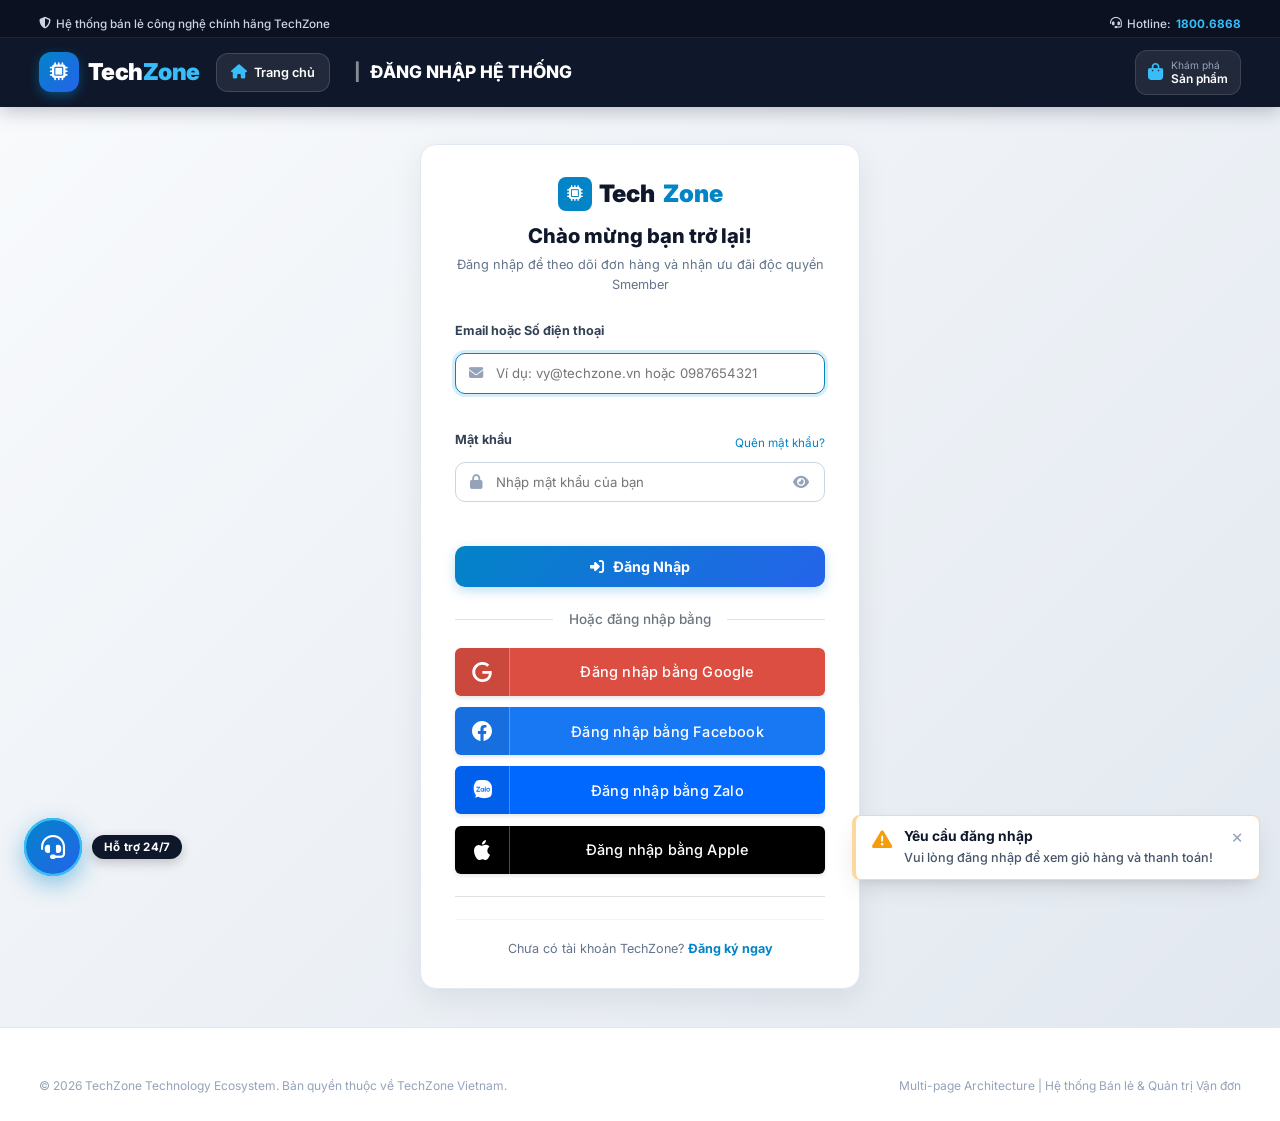
==== commit e471d828: "test2" ====
--- a/checkout.html
+++ b/checkout.html
@@ -12,6 +12,16 @@
   <link rel="stylesheet" href="css/style.css">
 </head>
 <body>
+  <!-- Page Transition Loader -->
+  <div id="pageLoader" class="page-loader-overlay">
+    <div class="loader-spinner-wrap">
+      <div class="loader-spinner"></div>
+      <div class="loader-brand">
+        <span class="loader-dot"></span> TechZone
+      </div>
+    </div>
+  </div>
+
 
   <!-- TechZone Header -->
   <header class="tz-header">
@@ -88,49 +98,53 @@
           <span class="tz-title-sep">|</span> Giỏ Hàng & Thanh Toán
         </div>
 
-        <div class="tz-header-actions">
-          <!-- User Account Button (Đăng nhập / Tên người dùng) -->
-          <div class="tz-user-wrapper" id="tz-user-wrapper">
-            <a href="login.html" class="tz-user-btn" id="tz-user-btn" title="Tài khoản">
+                <!-- Action Group on the Right (Tách rời độc lập Tài khoản và Giỏ hàng, khoảng cách 16px) -->
+        <div class="tz-header-actions header-right-actions">
+          
+          <!-- Khối Tài khoản độc lập -->
+          <div class="tz-user-wrapper user-account-wrapper" id="tz-user-wrapper">
+            <a href="login.html" class="tz-user-btn" id="tz-user-btn" title="Tài khoản" onclick="if(window.toggleUserDropdown) { toggleUserDropdown(event); }">
               <i class="fa-solid fa-circle-user"></i>
               <div class="meta">
                 <span class="sub">Tài khoản</span>
                 <span id="tz-user-name-display">Đăng nhập</span>
               </div>
             </a>
-            <div class="tz-user-dropdown" id="tz-user-dropdown">
+            <div class="tz-user-dropdown user-dropdown-menu" id="tz-user-dropdown">
               <div class="tz-user-dropdown-header">
                 <i class="fa-solid fa-user-check"></i>
                 <span id="tz-dropdown-greeting">Xin chào, Bạn!</span>
               </div>
               <a href="history.html" class="tz-user-dropdown-item">
-                <i class="fa-solid fa-clock-rotate-left"></i> Đơn mua của tôi
+                <i class="fa-solid fa-clock-rotate-left"></i>
+                <span>Đơn mua của tôi</span>
+              </a>
+              <a href="vouchers.html" class="tz-user-dropdown-item">
+                <span class="tz-dropdown-item-icon">🎟️</span>
+                <span>Kho voucher của tôi</span>
+                <span class="tz-dropdown-voucher-badge" id="userVoucherBadge" style="display: none;"></span>
               </a>
               <a href="profile.html" class="tz-user-dropdown-item" id="tz-btn-profile-info">
-                <i class="fa-solid fa-id-card"></i> Thông tin tài khoản
+                <i class="fa-solid fa-id-card"></i>
+                <span>Thông tin tài khoản</span>
               </a>
               <div class="tz-user-dropdown-item logout" id="tz-btn-logout">
-                <i class="fa-solid fa-arrow-right-from-bracket"></i> Đăng xuất
-              </div>
-            </div>
-          </div>
-
-          <a href="products.html" class="tz-nav-btn" title="Tiếp tục mua sắm">
-            <i class="fa-solid fa-arrow-left"></i>
+                <i class="fa-solid fa-arrow-right-from-bracket"></i>
+                <span>Đăng xuất</span>
+              </div>
+            </div>
+          </div>
+
+          <!-- Nút Giỏ hàng độc lập hoàn toàn -->
+          <a href="checkout.html" class="tz-nav-btn tz-cart-btn header-cart-btn" title="Xem giỏ hàng TechZone">
+            <i class="fa-solid fa-cart-shopping"></i>
             <div class="meta">
-              <span class="sub">Tiếp tục</span>
-              <span>Mua sắm</span>
-            </div>
+              <span class="sub">Giỏ hàng</span>
+              <span>Thanh toán</span>
+            </div>
+            <span class="tz-cart-badge">0</span>
           </a>
 
-          <!-- Single Order History / Đơn Mua Button -->
-          <a href="history.html" class="tz-nav-btn" id="nav-orders-btn" title="Đơn mua & Tra cứu lộ trình">
-            <i class="fa-solid fa-box-archive"></i>
-            <div class="meta">
-              <span class="sub">Quản lý</span>
-              <span>Đơn mua</span>
-            </div>
-          </a>
         </div>
       </div>
     </div>
@@ -329,12 +343,24 @@
 
             <!-- Voucher Code Box -->
             <div style="margin: 1.25rem 0; padding-top: 1rem; border-top: 1px dashed var(--border);">
+              <div style="display: flex; justify-content: space-between; align-items: center; margin-bottom: 0.5rem;">
+                <label style="font-size: 0.84rem; font-weight: 700; color: #334155; margin: 0; display: flex; align-items: center; gap: 6px;">
+                  <i class="fa-solid fa-ticket" style="color: #ea580c;"></i> Mã giảm giá TechZone
+                </label>
+                <button type="button" class="btn-select-voucher-link" id="btn-open-voucher-modal">
+                  <i class="fa-solid fa-wallet"></i> Chọn Voucher từ ví của bạn (<span id="checkout-voucher-avail-count">0</span>)
+                </button>
+              </div>
               <form id="voucher-form" style="display: flex; gap: 0.45rem;">
-                <input type="text" id="voucher-code" class="tz-input" placeholder="Mã giảm giá (Thử: TECHZONE50)" style="font-size: 0.82rem; padding: 0.55rem 0.75rem; text-transform: uppercase;">
+                <input type="text" id="voucher-code" class="tz-input" placeholder="Nhập mã hoặc bấm Chọn Voucher..." style="font-size: 0.82rem; padding: 0.55rem 0.75rem; text-transform: uppercase;">
                 <button type="submit" class="btn-tz-primary" style="padding: 0.55rem 1rem; font-size: 0.82rem; flex-shrink: 0;">
                   Áp dụng
                 </button>
               </form>
+              <!-- Banner voucher đang áp dụng -->
+              <div id="applied-voucher-tag" class="applied-voucher-tag" style="display: none; margin-top: 8px;">
+                <!-- Injected dynamically by JS -->
+              </div>
             </div>
 
             <!-- Price Breakdown -->
@@ -570,5 +596,25 @@
     </div>
   </div>
 
+  <!-- Modal Chọn Mã Giảm Giá Của Bạn (Personalized Voucher Picker Modal) -->
+  <div class="tz-modal-overlay" id="tz-voucher-modal" role="dialog" aria-modal="true" aria-labelledby="tz-voucher-modal-title">
+    <div class="tz-voucher-modal-card">
+      <div class="voucher-modal-header">
+        <div style="display: flex; align-items: center; gap: 10px;">
+          <div class="voucher-modal-icon"><i class="fa-solid fa-ticket"></i></div>
+          <div>
+            <h3 id="tz-voucher-modal-title" style="margin: 0; font-size: 1.15rem; color: #1e293b; font-weight: 800;">Kho Mã Giảm Giá Của Bạn</h3>
+            <p style="margin: 0; font-size: 0.82rem; color: #64748b;">Chọn 1 mã ưu đãi độc quyền để áp dụng cho đơn hàng này</p>
+          </div>
+        </div>
+        <button type="button" class="btn-close-modal" id="btn-close-voucher-modal"><i class="fa-solid fa-xmark"></i></button>
+      </div>
+
+      <div class="voucher-modal-body" id="voucher-modal-list">
+        <!-- Rendered dynamically by JS -->
+      </div>
+    </div>
+  </div>
+
 </body>
 </html>
--- a/css/style.css
+++ b/css/style.css
@@ -289,10 +289,11 @@
   transform: rotate(180deg);
 }
 
-/* Location Dropdown Menu */
+/* Location Dropdown Menu - CỐ ĐỊNH ẨN MẶC ĐỊNH & POSITION ABSOLUTE KHÔNG LÀM VỠ TOPBAR */
 .location-menu,
 .location-dropdown,
-.tz-location-dropdown {
+.tz-location-dropdown,
+.tz-location-menu {
   position: absolute !important;
   top: calc(100% + 8px);
   left: 0;
@@ -301,8 +302,8 @@
   border-radius: 12px;
   box-shadow: 0 10px 30px rgba(0, 0, 0, 0.25), 0 0 0 1px rgba(0, 0, 0, 0.06);
   padding: 0;
-  z-index: 9999999 !important;
-  display: none;
+  z-index: 99999 !important;
+  display: none !important;
   opacity: 0;
   transform: translateY(-6px);
   transition: opacity 0.2s ease, transform 0.2s ease;
@@ -314,14 +315,19 @@
 
 .location-menu.show,
 .location-dropdown.show,
-.tz-location-dropdown.show {
+.tz-location-dropdown.show,
+.tz-location-menu.show,
+.tz-location-wrapper:hover .tz-location-dropdown,
+.tz-location-wrapper:hover .tz-location-menu,
+.tz-location-dropdown-wrap:hover .tz-location-dropdown,
+.tz-location-dropdown-wrap:hover .tz-location-menu {
   display: block !important;
   opacity: 1 !important;
   transform: translateY(0) !important;
   pointer-events: auto !important;
   visibility: visible !important;
   filter: none !important;
-  z-index: 9999999 !important;
+  z-index: 99999 !important;
 }
 
 /* Thêm pointer-events: auto và cursor pointer cho toàn bộ menu và các thẻ con bên trong */
@@ -9747,3 +9753,5066 @@
     margin-left: 0 !important;
   }
 }
+
+
+/* ==========================================================================
+   PROMPT 52: SỬA LỖI ICON CHE CHỮ TRONG INPUT & CĂN GIỮA TUYỆT ĐỐI TIMELINE DỌC
+   ========================================================================== */
+
+/* 1. SỬA TRIỆT ĐỂ LỖI ICON CHE CHỮ TRONG Ô NHẬP LIỆU (login.html, register.html) */
+.tz-input-with-icon,
+.tz-password-wrapper {
+  position: relative !important;
+  width: 100% !important;
+  box-sizing: border-box !important;
+}
+
+/* Icon bên trái: luôn căn giữa theo chiều dọc, không cản trở click chuột */
+.tz-input-with-icon > i,
+.tz-password-wrapper .tz-input-with-icon > i {
+  position: absolute !important;
+  left: 12px !important;
+  top: 50% !important;
+  transform: translateY(-50%) !important;
+  z-index: 2 !important;
+  pointer-events: none !important;
+  color: #94a3b8 !important;
+  font-size: 0.95rem !important;
+  margin: 0 !important;
+  width: 18px !important;
+  text-align: center !important;
+}
+
+/* Input bắt buộc padding-left 40px để chữ không bao giờ đè lên icon bên trái */
+.tz-input-with-icon input,
+.tz-form-group .tz-input-with-icon input,
+.tz-auth-form .tz-input-with-icon input {
+  padding-left: 40px !important;
+  padding-right: 14px !important;
+  width: 100% !important;
+  box-sizing: border-box !important;
+}
+
+/* Riêng ô mật khẩu có thêm nút ẩn/hiện mắt ở bên phải: padding-right 42px */
+.tz-password-wrapper input,
+.tz-password-wrapper .tz-input-with-icon input,
+.tz-form-group .tz-password-wrapper input,
+.tz-auth-form .tz-password-wrapper input {
+  padding-left: 40px !important;
+  padding-right: 42px !important;
+  width: 100% !important;
+  box-sizing: border-box !important;
+}
+
+/* Nút ẩn/hiện mật khẩu ở mép phải */
+.tz-password-toggle {
+  position: absolute !important;
+  right: 12px !important;
+  top: 50% !important;
+  transform: translateY(-50%) !important;
+  z-index: 3 !important;
+  background: transparent !important;
+  border: none !important;
+  color: #94a3b8 !important;
+  font-size: 0.95rem !important;
+  cursor: pointer !important;
+  padding: 4px !important;
+  display: flex !important;
+  align-items: center !important;
+  justify-content: center !important;
+  line-height: 1 !important;
+  transition: color 0.2s ease !important;
+}
+
+.tz-password-toggle:hover {
+  color: #0284c7 !important;
+}
+
+/* 2. CĂN GIỮA TUYỆT ĐỐI CHẤM TRÒN TIMELINE DỌC (Ảnh 2 & Ảnh 3) */
+/* Keyframe hiệu ứng pulse lan tỏa bằng box-shadow mềm mại, không viền cứng */
+@keyframes pulseGlow {
+  0% {
+    box-shadow: 0 0 0 0 rgba(2, 132, 199, 0.5) !important;
+  }
+  70% {
+    box-shadow: 0 0 0 10px rgba(2, 132, 199, 0) !important;
+  }
+  100% {
+    box-shadow: 0 0 0 0 rgba(2, 132, 199, 0) !important;
+  }
+}
+
+/* 2.1 TRANG THEO DÕI CHI TIẾT (tracking-detail.html) */
+.spx-vertical-timeline,
+#spx-vertical-timeline-container {
+  position: relative !important;
+  padding-left: 28px !important;
+  margin-top: 1rem !important;
+  width: 100% !important;
+  box-sizing: border-box !important;
+}
+
+/* Trục dọc timeline: left: 8px, width: 2px -> Tâm = 8 + 1 = 9px */
+.spx-vertical-timeline::before,
+#spx-vertical-timeline-container::before {
+  content: '' !important;
+  position: absolute !important;
+  top: 10px !important;
+  bottom: 12px !important;
+  left: 8px !important;
+  width: 2px !important;
+  background-color: #e2e8f0 !important;
+  z-index: 1 !important;
+}
+
+/* Khung từng checkpoint */
+.spx-v-checkpoint {
+  position: relative !important;
+  margin-left: -28px !important;
+  padding-left: 28px !important;
+  padding-bottom: 22px !important;
+  width: 100% !important;
+  box-sizing: border-box !important;
+  z-index: 2 !important;
+}
+
+.spx-v-checkpoint:last-child {
+  padding-bottom: 0 !important;
+}
+
+/* Chấm tròn checkpoint: left: 2px, width: 14px -> Tâm = 2 + 7 = 9px (Trùng khít 100% tâm đường kẻ 9px) */
+.spx-v-checkpoint::before {
+  content: '' !important;
+  position: absolute !important;
+  left: 2px !important;
+  top: 3px !important;
+  width: 14px !important;
+  height: 14px !important;
+  border-radius: 50% !important;
+  background-color: #ffffff !important;
+  border: 2.5px solid #cbd5e1 !important;
+  z-index: 3 !important;
+  box-sizing: border-box !important;
+  transition: all 0.3s ease !important;
+}
+
+/* Chấm tròn bước đang thực hiện (Active / Latest) */
+.spx-v-checkpoint.latest::before {
+  background-color: #0284c7 !important;
+  border-color: #bae6fd !important;
+  animation: pulseGlow 1.8s infinite ease-out !important;
+  box-shadow: 0 0 0 0 rgba(2, 132, 199, 0.5) !important;
+}
+
+.spx-v-content {
+  display: flex !important;
+  flex-direction: column !important;
+  gap: 3px !important;
+  width: 100% !important;
+  box-sizing: border-box !important;
+}
+
+/* 2.2 MODAL XEM NHANH LỊCH TRÌNH (history.html - Quick View Modal) */
+/* Cụm timeline 4 bước phía trên trong Modal */
+.order-timeline.modal-mode {
+  position: relative !important;
+  display: flex !important;
+  flex-direction: column !important;
+  gap: 16px !important;
+  margin: 1rem 0 !important;
+  padding: 4px 0 4px 28px !important;
+  border: none !important;
+  background: transparent !important;
+  box-shadow: none !important;
+  box-sizing: border-box !important;
+}
+
+/* Đường kẻ trục dọc trong modal: left: 8px, width: 2px -> Tâm = 9px */
+.order-timeline.modal-mode::before {
+  content: '' !important;
+  position: absolute !important;
+  left: 8px !important;
+  top: 10px !important;
+  bottom: 14px !important;
+  width: 2px !important;
+  height: auto !important;
+  background-color: #e2e8f0 !important;
+  border-radius: 0 !important;
+  z-index: 1 !important;
+}
+
+.order-timeline.modal-mode::after {
+  display: none !important;
+}
+
+.order-timeline.modal-mode .timeline-step {
+  position: relative !important;
+  display: flex !important;
+  flex-direction: column !important;
+  align-items: flex-start !important;
+  text-align: left !important;
+  width: 100% !important;
+  margin: 0 !important;
+  padding: 0 !important;
+  gap: 2px !important;
+  box-sizing: border-box !important;
+  z-index: 2 !important;
+}
+
+/* Chấm tròn icon bước: left: -26px (vì container padding-left: 28px -> vị trí thực là 28 - 26 = 2px, tâm = 9px) */
+.order-timeline.modal-mode .timeline-dot {
+  position: absolute !important;
+  left: -26px !important;
+  top: 3px !important;
+  width: 14px !important;
+  height: 14px !important;
+  border-radius: 50% !important;
+  background: #cbd5e1 !important;
+  border: 2px solid #ffffff !important;
+  display: flex !important;
+  align-items: center !important;
+  justify-content: center !important;
+  z-index: 3 !important;
+  box-sizing: border-box !important;
+}
+
+.order-timeline.modal-mode .timeline-dot i {
+  font-size: 7px !important;
+  line-height: 1 !important;
+  display: flex !important;
+  align-items: center !important;
+  justify-content: center !important;
+}
+
+.order-timeline.modal-mode .timeline-step.active .timeline-dot {
+  background: #10b981 !important;
+  border-color: #a7f3d0 !important;
+  color: #ffffff !important;
+}
+
+.order-timeline.modal-mode .timeline-step.current .timeline-dot {
+  background: #0284c7 !important;
+  border-color: #bae6fd !important;
+  color: #ffffff !important;
+  animation: pulseGlow 1.8s infinite ease-out !important;
+  box-shadow: 0 0 0 0 rgba(2, 132, 199, 0.5) !important;
+}
+
+/* Cụm nhật ký 3 chặng phía dưới trong Modal (.spx-vertical-timeline.modal-vert) */
+.spx-vertical-timeline.modal-vert {
+  position: relative !important;
+  background: #f8fafc !important;
+  padding: 14px 14px 6px 36px !important;
+  border-radius: 8px !important;
+  border: 1px solid #e2e8f0 !important;
+  margin-top: 0.5rem !important;
+  box-sizing: border-box !important;
+}
+
+.spx-vertical-timeline.modal-vert::before {
+  content: '' !important;
+  position: absolute !important;
+  top: 18px !important;
+  bottom: 20px !important;
+  left: 16px !important;
+  width: 2px !important;
+  background-color: #cbd5e1 !important;
+  z-index: 1 !important;
+}
+
+.spx-vert-step {
+  position: relative !important;
+  display: block !important;
+  padding-left: 0 !important;
+  padding-bottom: 14px !important;
+  width: 100% !important;
+  box-sizing: border-box !important;
+  z-index: 2 !important;
+}
+
+.spx-vert-step:last-child {
+  padding-bottom: 8px !important;
+}
+
+/* Chấm tròn nhật ký di chuyển: left: -26px (vị trí thực trong box là 36 - 26 = 10px -> tâm = 10 + 7 = 17px, trùng khít tâm line: 16 + 1 = 17px) */
+.spx-vert-dot {
+  position: absolute !important;
+  left: -26px !important;
+  top: 3px !important;
+  width: 14px !important;
+  height: 14px !important;
+  border-radius: 50% !important;
+  background-color: #cbd5e1 !important;
+  border: 2px solid #ffffff !important;
+  flex-shrink: 0 !important;
+  margin: 0 !important;
+  box-sizing: border-box !important;
+  z-index: 3 !important;
+}
+
+.spx-vert-step.current .spx-vert-dot {
+  background-color: #0284c7 !important;
+  border-color: #bae6fd !important;
+  animation: pulseGlow 1.8s infinite ease-out !important;
+  box-shadow: 0 0 0 0 rgba(2, 132, 199, 0.5) !important;
+}
+
+.spx-vert-content {
+  display: flex !important;
+  flex-direction: column !important;
+  gap: 3px !important;
+  width: 100% !important;
+}
+
+/* 3. THẺ THÔNG BÁO CHUẨN BỊ KHO TRONG MODAL */
+.tz-modal-warehouse-notice {
+  transition: all 0.25s ease;
+}
+.tz-modal-warehouse-notice:hover {
+  background: #f1f5f9 !important;
+  border-color: #94a3b8 !important;
+}
+
+
+/* ==========================================================================
+   PROMPT 53: TRANG CHI TIẾT SẢN PHẨM (product-detail.html) & NÚT CSKH NỔI GÓC TRÁI
+   ========================================================================== */
+
+/* 1. LINK SẢN PHẨM TRÊN PRODUCT CARD (index.html, products.html) */
+.tz-card-title-link {
+  text-decoration: none !important;
+  color: inherit !important;
+  display: block !important;
+}
+.tz-card-thumb {
+  cursor: pointer !important;
+  display: flex !important;
+  align-items: center !important;
+  justify-content: center !important;
+}
+
+/* 2. BREADCRUMB CHI TIẾT SẢN PHẨM */
+.tz-pd-breadcrumb {
+  display: flex !important;
+  align-items: center !important;
+  gap: 8px !important;
+  font-size: 0.82rem !important;
+  color: #64748b !important;
+  margin-bottom: 1.25rem !important;
+  flex-wrap: wrap !important;
+}
+.tz-pd-breadcrumb a {
+  color: #64748b !important;
+  text-decoration: none !important;
+  transition: color 0.2s !important;
+}
+.tz-pd-breadcrumb a:hover {
+  color: #0284c7 !important;
+}
+.tz-pd-breadcrumb .sep {
+  font-size: 0.7rem !important;
+  color: #cbd5e1 !important;
+}
+.tz-pd-breadcrumb .current {
+  color: #0f172a !important;
+  font-weight: 600 !important;
+}
+
+/* 3. CARD CHÍNH 2 CỘT CHI TIẾT SẢN PHẨM */
+.tz-pd-main-card {
+  background: #ffffff !important;
+  border: 1px solid #e2e8f0 !important;
+  border-radius: 16px !important;
+  padding: 28px !important;
+  box-shadow: 0 4px 20px rgba(0, 0, 0, 0.05) !important;
+  margin-bottom: 2rem !important;
+}
+
+.tz-pd-grid {
+  display: grid !important;
+  grid-template-columns: 460px 1fr !important;
+  gap: 36px !important;
+  align-items: start !important;
+}
+
+/* --- CỘT TRÁI: GALLERY & THUMBNAILS --- */
+.tz-pd-gallery {
+  position: sticky !important;
+  top: 90px !important;
+}
+
+.tz-pd-image-box {
+  position: relative !important;
+  width: 100% !important;
+  height: 420px !important;
+  border-radius: 14px !important;
+  overflow: hidden !important;
+  background: #f8fafc !important;
+  border: 1px solid #e2e8f0 !important;
+  display: flex !important;
+  align-items: center !important;
+  justify-content: center !important;
+  cursor: crosshair !important;
+}
+
+.tz-pd-main-image {
+  max-width: 88% !important;
+  max-height: 88% !important;
+  object-fit: contain !important;
+  transition: transform 0.15s ease-out, opacity 0.2s ease !important;
+  pointer-events: none !important;
+}
+
+.tz-pd-zoom-hint {
+  position: absolute !important;
+  bottom: 12px !important;
+  right: 12px !important;
+  background: rgba(15, 23, 42, 0.75) !important;
+  color: #ffffff !important;
+  padding: 5px 12px !important;
+  border-radius: 20px !important;
+  font-size: 11px !important;
+  font-weight: 600 !important;
+  backdrop-filter: blur(4px) !important;
+  pointer-events: none !important;
+  display: flex !important;
+  align-items: center !important;
+  gap: 6px !important;
+}
+
+.tz-pd-badge-list {
+  position: absolute !important;
+  top: 14px !important;
+  left: 14px !important;
+  display: flex !important;
+  flex-direction: column !important;
+  gap: 6px !important;
+  z-index: 2 !important;
+  pointer-events: none !important;
+}
+
+.tz-pd-badge-list .tz-badge-discount {
+  background: #dc2626 !important;
+  color: white !important;
+  padding: 4px 10px !important;
+  font-size: 12px !important;
+  font-weight: 700 !important;
+  border-radius: 6px !important;
+  box-shadow: 0 2px 6px rgba(220, 38, 38, 0.3) !important;
+}
+.tz-pd-badge-list .tz-badge-installment {
+  background: #0284c7 !important;
+  color: white !important;
+  padding: 4px 10px !important;
+  font-size: 12px !important;
+  font-weight: 700 !important;
+  border-radius: 6px !important;
+}
+.tz-pd-badge-list .tz-badge-official {
+  background: #16a34a !important;
+  color: white !important;
+  padding: 4px 10px !important;
+  font-size: 12px !important;
+  font-weight: 700 !important;
+  border-radius: 6px !important;
+}
+
+/* Hàng Thumbnails góc khác */
+.tz-pd-thumbs-wrap {
+  margin-top: 16px !important;
+}
+.tz-pd-thumbs-label {
+  font-size: 12px !important;
+  color: #64748b !important;
+  font-weight: 600 !important;
+  margin-bottom: 8px !important;
+  display: flex !important;
+  align-items: center !important;
+  gap: 6px !important;
+}
+.tz-pd-thumbs-list {
+  display: flex !important;
+  gap: 10px !important;
+  overflow-x: auto !important;
+  padding-bottom: 4px !important;
+}
+.tz-pd-thumb-item {
+  width: 74px !important;
+  height: 74px !important;
+  min-width: 74px !important;
+  border-radius: 10px !important;
+  border: 2px solid #e2e8f0 !important;
+  background: #f8fafc !important;
+  overflow: hidden !important;
+  cursor: pointer !important;
+  padding: 6px !important;
+  display: flex !important;
+  align-items: center !important;
+  justify-content: center !important;
+  transition: all 0.2s ease !important;
+  box-sizing: border-box !important;
+}
+.tz-pd-thumb-item:hover {
+  border-color: #0284c7 !important;
+  transform: translateY(-2px) !important;
+}
+.tz-pd-thumb-item.active {
+  border-color: #ea580c !important;
+  box-shadow: 0 0 0 2px rgba(234, 88, 12, 0.25) !important;
+}
+.tz-pd-thumb-item img {
+  width: 100% !important;
+  height: 100% !important;
+  object-fit: contain !important;
+}
+.tz-pd-thumb-item .thumb-label {
+  display: none !important;
+}
+
+/* Khối Cam Kết Chính Hãng 4 Ô */
+.tz-pd-trust-box {
+  display: grid !important;
+  grid-template-columns: 1fr 1fr !important;
+  gap: 12px !important;
+  margin-top: 20px !important;
+  padding-top: 20px !important;
+  border-top: 1px dashed #e2e8f0 !important;
+}
+.tz-trust-item {
+  display: flex !important;
+  align-items: flex-start !important;
+  gap: 10px !important;
+}
+.tz-trust-item i {
+  font-size: 19px !important;
+  color: #0284c7 !important;
+  margin-top: 2px !important;
+  flex-shrink: 0 !important;
+}
+.tz-trust-item strong {
+  display: block !important;
+  font-size: 12.5px !important;
+  font-weight: 700 !important;
+  color: #1e293b !important;
+}
+.tz-trust-item span {
+  display: block !important;
+  font-size: 11px !important;
+  color: #64748b !important;
+  margin-top: 1px !important;
+}
+
+/* --- CỘT PHẢI: THÔNG TIN CHI TIẾT SẢN PHẨM --- */
+.tz-pd-brand-row {
+  display: flex !important;
+  align-items: center !important;
+  gap: 10px !important;
+  flex-wrap: wrap !important;
+  margin-bottom: 8px !important;
+}
+.tz-pd-brand-badge {
+  background: #f1f5f9 !important;
+  color: #0284c7 !important;
+  padding: 4px 10px !important;
+  border-radius: 6px !important;
+  font-size: 12px !important;
+  font-weight: 700 !important;
+}
+.tz-pd-sku {
+  font-size: 12px !important;
+  color: #64748b !important;
+  font-family: monospace !important;
+}
+.tz-pd-stock-badge.in-stock {
+  background: #dcfce7 !important;
+  color: #166534 !important;
+  font-size: 11.5px !important;
+  font-weight: 600 !important;
+  padding: 3px 8px !important;
+  border-radius: 6px !important;
+}
+
+.tz-pd-title {
+  font-size: 1.6rem !important;
+  font-weight: 800 !important;
+  color: #0f172a !important;
+  line-height: 1.35 !important;
+  margin: 0 0 10px 0 !important;
+}
+
+/* Rating, Review count & Sold count row */
+.tz-pd-rating-row {
+  display: flex !important;
+  align-items: center !important;
+  gap: 12px !important;
+  flex-wrap: wrap !important;
+  margin-bottom: 18px !important;
+  font-size: 13px !important;
+}
+.tz-pd-stars {
+  color: #f59e0b !important;
+  font-size: 13.5px !important;
+  display: flex !important;
+  align-items: center !important;
+  gap: 2px !important;
+}
+.tz-pd-score {
+  font-weight: 800 !important;
+  color: #1e293b !important;
+  margin-left: 6px !important;
+}
+.tz-pd-review-link {
+  color: #0284c7 !important;
+  text-decoration: none !important;
+  font-weight: 600 !important;
+}
+.tz-pd-review-link:hover {
+  text-decoration: underline !important;
+}
+.tz-pd-sold-stat {
+  color: #64748b !important;
+}
+.tz-pd-stat-divider {
+  color: #cbd5e1 !important;
+}
+
+/* Khung Giá Shopee Style */
+.tz-pd-price-card {
+  background: linear-gradient(135deg, #fff7ed, #fffbf8) !important;
+  border: 1px solid #fed7aa !important;
+  border-radius: 12px !important;
+  padding: 18px 22px !important;
+  margin-bottom: 20px !important;
+}
+.tz-pd-price-main {
+  display: flex !important;
+  align-items: baseline !important;
+  gap: 12px !important;
+  flex-wrap: wrap !important;
+}
+.tz-pd-price-current {
+  font-size: 2.15rem !important;
+  font-weight: 800 !important;
+  color: #d70018 !important;
+  letter-spacing: -0.5px !important;
+}
+.tz-pd-price-old {
+  font-size: 1.15rem !important;
+  color: #94a3b8 !important;
+  text-decoration: line-through !important;
+}
+.tz-pd-discount-badge {
+  background: #fee2e2 !important;
+  color: #dc2626 !important;
+  font-size: 12.5px !important;
+  font-weight: 800 !important;
+  padding: 3px 9px !important;
+  border-radius: 6px !important;
+}
+.tz-pd-price-savings {
+  font-size: 13px !important;
+  color: #16a34a !important;
+  margin-top: 6px !important;
+  font-weight: 600 !important;
+}
+.tz-pd-loyalty-perk {
+  font-size: 12.5px !important;
+  color: #9a3412 !important;
+  margin-top: 6px !important;
+  display: flex !important;
+  align-items: center !important;
+  gap: 6px !important;
+}
+
+/* Khuyến Mãi Kèm Theo */
+.tz-pd-promo-box {
+  border: 1px dashed #cbd5e1 !important;
+  background: #f8fafc !important;
+  border-radius: 10px !important;
+  padding: 14px 18px !important;
+  margin-bottom: 20px !important;
+}
+.tz-pd-promo-title {
+  font-weight: 700 !important;
+  color: #1e293b !important;
+  font-size: 13px !important;
+  margin-bottom: 8px !important;
+  display: flex !important;
+  align-items: center !important;
+  gap: 6px !important;
+}
+.tz-pd-promo-list {
+  list-style: none !important;
+  padding: 0 !important;
+  margin: 0 !important;
+  display: flex !important;
+  flex-direction: column !important;
+  gap: 6px !important;
+  font-size: 12.5px !important;
+  color: #475569 !important;
+}
+.tz-pd-promo-list i {
+  color: #10b981 !important;
+}
+
+/* Bảng Thông Số Kỹ Thuật Nổi Bật */
+.tz-pd-specs-section {
+  margin-bottom: 18px !important;
+}
+.tz-pd-section-label {
+  font-size: 13px !important;
+  font-weight: 700 !important;
+  color: #1e293b !important;
+  margin-bottom: 8px !important;
+  display: flex !important;
+  align-items: center !important;
+  gap: 6px !important;
+}
+.tz-pd-specs-grid {
+  display: grid !important;
+  grid-template-columns: repeat(2, 1fr) !important;
+  gap: 8px !important;
+}
+.tz-spec-pill-item {
+  background: #f1f5f9 !important;
+  padding: 8px 12px !important;
+  border-radius: 8px !important;
+  font-size: 12.5px !important;
+  color: #334155 !important;
+  display: flex !important;
+  align-items: center !important;
+  gap: 8px !important;
+  font-weight: 500 !important;
+}
+.tz-spec-pill-item i {
+  color: #0284c7 !important;
+  font-size: 11px !important;
+}
+
+/* Mô Tả Tóm Tắt Dạng Bullet Points */
+.tz-pd-desc-box {
+  margin-bottom: 20px !important;
+  padding-bottom: 16px !important;
+  border-bottom: 1px solid #f1f5f9 !important;
+}
+.tz-pd-desc-text {
+  font-size: 13px !important;
+  line-height: 1.65 !important;
+  color: #475569 !important;
+  margin: 0 !important;
+}
+
+/* Chọn Màu Sắc */
+.tz-pd-variant-picker {
+  margin-bottom: 20px !important;
+}
+.tz-pd-variants-list {
+  display: flex !important;
+  gap: 8px !important;
+  flex-wrap: wrap !important;
+  margin-top: 6px !important;
+}
+.tz-variant-btn {
+  padding: 8px 14px !important;
+  border: 1.5px solid #cbd5e1 !important;
+  border-radius: 8px !important;
+  background: #ffffff !important;
+  cursor: pointer !important;
+  font-size: 12.5px !important;
+  font-weight: 600 !important;
+  color: #334155 !important;
+  display: flex !important;
+  align-items: center !important;
+  gap: 7px !important;
+  transition: all 0.2s ease !important;
+}
+.tz-variant-btn:hover {
+  border-color: #0284c7 !important;
+}
+.tz-variant-btn.active {
+  border-color: #ea580c !important;
+  color: #ea580c !important;
+  background: #fff7ed !important;
+}
+.tz-variant-btn .color-dot {
+  width: 14px !important;
+  height: 14px !important;
+  border-radius: 50% !important;
+  border: 1px solid rgba(0, 0, 0, 0.15) !important;
+}
+
+/* Chọn Số Lượng */
+.tz-pd-qty-row {
+  display: flex !important;
+  align-items: center !important;
+  gap: 16px !important;
+  flex-wrap: wrap !important;
+  margin-bottom: 24px !important;
+}
+.tz-qty-control {
+  display: flex !important;
+  align-items: center !important;
+  border: 1.5px solid #cbd5e1 !important;
+  border-radius: 8px !important;
+  overflow: hidden !important;
+  background: #ffffff !important;
+}
+.tz-qty-control .btn-qty {
+  width: 40px !important;
+  height: 40px !important;
+  border: none !important;
+  background: #f8fafc !important;
+  cursor: pointer !important;
+  font-size: 13px !important;
+  color: #475569 !important;
+  display: flex !important;
+  align-items: center !important;
+  justify-content: center !important;
+  transition: background 0.15s !important;
+}
+.tz-qty-control .btn-qty:hover {
+  background: #e2e8f0 !important;
+  color: #0f172a !important;
+}
+.tz-qty-control input {
+  width: 50px !important;
+  height: 40px !important;
+  border: none !important;
+  text-align: center !important;
+  font-weight: 700 !important;
+  font-size: 14px !important;
+  color: #0f172a !important;
+  background: #ffffff !important;
+  padding: 0 !important;
+}
+.tz-pd-stock-left {
+  font-size: 12.5px !important;
+  color: #64748b !important;
+}
+
+/* 2 NÚT HÀNH ĐỘNG LỚN (Thêm vào giỏ & Mua ngay) */
+.tz-pd-actions-row {
+  display: grid !important;
+  grid-template-columns: 1fr 1fr !important;
+  gap: 14px !important;
+  margin-bottom: 8px !important;
+}
+.btn-pd-add-cart {
+  height: 52px !important;
+  background: #f0f9ff !important;
+  color: #0284c7 !important;
+  border: 2px solid #0284c7 !important;
+  border-radius: 10px !important;
+  font-size: 15px !important;
+  font-weight: 700 !important;
+  display: flex !important;
+  align-items: center !important;
+  justify-content: center !important;
+  gap: 8px !important;
+  cursor: pointer !important;
+  transition: all 0.25s ease !important;
+}
+.btn-pd-add-cart:hover {
+  background: #0284c7 !important;
+  color: #ffffff !important;
+  transform: translateY(-2px) !important;
+  box-shadow: 0 6px 16px rgba(2, 132, 199, 0.35) !important;
+}
+.btn-pd-buy-now {
+  height: 52px !important;
+  background: linear-gradient(135deg, #ea580c, #dc2626) !important;
+  color: #ffffff !important;
+  border: none !important;
+  border-radius: 10px !important;
+  font-size: 15px !important;
+  font-weight: 800 !important;
+  display: flex !important;
+  align-items: center !important;
+  justify-content: center !important;
+  gap: 8px !important;
+  cursor: pointer !important;
+  transition: all 0.25s ease !important;
+  box-shadow: 0 6px 18px rgba(234, 88, 12, 0.35) !important;
+}
+.btn-pd-buy-now:hover {
+  filter: brightness(1.08) !important;
+  transform: translateY(-2px) !important;
+  box-shadow: 0 8px 22px rgba(234, 88, 12, 0.45) !important;
+}
+.tz-pd-auth-note {
+  font-size: 11.5px !important;
+  color: #64748b !important;
+  display: flex !important;
+  align-items: center !important;
+  gap: 6px !important;
+  margin-top: 4px !important;
+}
+
+/* 4. KHỐI ĐÁNH GIÁ & BÌNH LUẬN (REVIEWS & COMMENTS) */
+.tz-pd-reviews-section {
+  background: #ffffff !important;
+  border: 1px solid #e2e8f0 !important;
+  border-radius: 16px !important;
+  padding: 28px !important;
+  box-shadow: 0 4px 20px rgba(0, 0, 0, 0.05) !important;
+  margin-bottom: 2.5rem !important;
+}
+.tz-reviews-header {
+  margin-bottom: 20px !important;
+}
+.tz-reviews-title {
+  display: flex !important;
+  align-items: center !important;
+  gap: 10px !important;
+}
+.tz-reviews-title i {
+  color: #f59e0b !important;
+  font-size: 1.35rem !important;
+}
+.tz-reviews-title h3 {
+  font-size: 1.35rem !important;
+  font-weight: 800 !important;
+  color: #0f172a !important;
+  margin: 0 !important;
+}
+.tz-reviews-count {
+  font-size: 1rem !important;
+  color: #64748b !important;
+  font-weight: 600 !important;
+}
+.tz-reviews-sub {
+  font-size: 13px !important;
+  color: #64748b !important;
+  margin: 4px 0 0 0 !important;
+}
+
+/* Bảng Thống Kê Sao Shopee Style */
+.tz-rating-summary-card {
+  display: grid !important;
+  grid-template-columns: 200px 1fr 220px !important;
+  gap: 24px !important;
+  padding: 20px 24px !important;
+  background: #fffbf8 !important;
+  border: 1px solid #fed7aa !important;
+  border-radius: 12px !important;
+  margin-bottom: 24px !important;
+  align-items: center !important;
+}
+.tz-rating-score-col {
+  text-align: center !important;
+  border-right: 1px solid #fed7aa !important;
+  padding-right: 20px !important;
+}
+.tz-rating-score-col .big-score {
+  font-size: 2.6rem !important;
+  font-weight: 800 !important;
+  color: #ea580c !important;
+  line-height: 1 !important;
+}
+.tz-rating-score-col .max-score {
+  font-size: 1.2rem !important;
+  color: #94a3b8 !important;
+  font-weight: 600 !important;
+}
+.tz-rating-score-col .score-stars {
+  color: #f59e0b !important;
+  font-size: 15px !important;
+  margin: 8px 0 4px 0 !important;
+}
+.tz-rating-score-col .total-reviews-text {
+  font-size: 12px !important;
+  color: #64748b !important;
+}
+
+.tz-rating-bars-col {
+  display: flex !important;
+  flex-direction: column !important;
+  gap: 6px !important;
+}
+.rating-bar-row {
+  display: flex !important;
+  align-items: center !important;
+  gap: 8px !important;
+  font-size: 12px !important;
+  color: #475569 !important;
+}
+.rating-bar-row .star-label {
+  width: 42px !important;
+  text-align: right !important;
+  font-weight: 600 !important;
+}
+.rating-bar-row .bar-track {
+  flex: 1 !important;
+  height: 8px !important;
+  background: #e2e8f0 !important;
+  border-radius: 4px !important;
+  overflow: hidden !important;
+}
+.rating-bar-row .bar-fill {
+  height: 100% !important;
+  background: #ea580c !important;
+  border-radius: 4px !important;
+}
+.rating-bar-row .bar-pct {
+  width: 32px !important;
+  font-size: 11px !important;
+  color: #64748b !important;
+}
+
+.tz-rating-filter-col .filter-title {
+  font-size: 12px !important;
+  font-weight: 700 !important;
+  color: #334155 !important;
+  margin-bottom: 8px !important;
+}
+.tz-rating-filter-col .filter-pills {
+  display: flex !important;
+  flex-direction: column !important;
+  gap: 6px !important;
+}
+.tz-rating-filter-col .pill-btn {
+  padding: 6px 12px !important;
+  background: #ffffff !important;
+  border: 1px solid #cbd5e1 !important;
+  border-radius: 6px !important;
+  font-size: 12px !important;
+  font-weight: 600 !important;
+  color: #475569 !important;
+  cursor: pointer !important;
+  text-align: left !important;
+  transition: all 0.2s !important;
+}
+.tz-rating-filter-col .pill-btn.active,
+.tz-rating-filter-col .pill-btn:hover {
+  background: #ea580c !important;
+  color: white !important;
+  border-color: #ea580c !important;
+}
+
+/* Khung Viết Đánh Giá (User Form) */
+.tz-write-review-box {
+  background: #f8fafc !important;
+  border: 1px solid #e2e8f0 !important;
+  border-radius: 12px !important;
+  padding: 20px !important;
+  margin-bottom: 24px !important;
+}
+.tz-write-review-box .write-header {
+  display: flex !important;
+  align-items: center !important;
+  gap: 12px !important;
+  margin-bottom: 14px !important;
+}
+.tz-write-review-box .user-avatar-mini {
+  width: 42px !important;
+  height: 42px !important;
+  border-radius: 50% !important;
+  object-fit: cover !important;
+  border: 2px solid #0284c7 !important;
+}
+.tz-write-review-box .user-greeting {
+  font-size: 13.5px !important;
+  font-weight: 700 !important;
+  color: #1e293b !important;
+}
+.tz-write-review-box .user-sub {
+  font-size: 12px !important;
+  color: #64748b !important;
+}
+
+.star-rating-picker-row {
+  display: flex !important;
+  align-items: center !important;
+  gap: 12px !important;
+  flex-wrap: wrap !important;
+}
+.star-rating-picker-row .rating-label {
+  font-size: 13px !important;
+  font-weight: 600 !important;
+  color: #334155 !important;
+}
+.star-picker {
+  display: flex !important;
+  align-items: center !important;
+  gap: 4px !important;
+}
+.star-picker .star-btn {
+  font-size: 20px !important;
+  color: #cbd5e1 !important;
+  cursor: pointer !important;
+  transition: color 0.15s, transform 0.15s !important;
+}
+.star-picker .star-btn.active {
+  color: #f59e0b !important;
+}
+.star-picker .star-btn:hover {
+  transform: scale(1.2) !important;
+}
+.star-picker .rating-text {
+  font-size: 13px !important;
+  font-weight: 700 !important;
+  color: #ea580c !important;
+  margin-left: 8px !important;
+}
+
+.tz-review-form textarea {
+  width: 100% !important;
+  border: 1.5px solid #cbd5e1 !important;
+  border-radius: 10px !important;
+  padding: 12px !important;
+  font-size: 13px !important;
+  color: #1e293b !important;
+  box-sizing: border-box !important;
+  resize: vertical !important;
+  font-family: inherit !important;
+}
+.tz-review-form textarea:focus {
+  border-color: #0284c7 !important;
+  outline: none !important;
+  box-shadow: 0 0 0 3px rgba(2, 132, 199, 0.15) !important;
+}
+
+.tz-review-submit-row {
+  display: flex !important;
+  align-items: center !important;
+  justify-content: space-between !important;
+  margin-top: 10px !important;
+  flex-wrap: wrap !important;
+  gap: 10px !important;
+}
+.tz-review-submit-row .review-tips {
+  font-size: 12px !important;
+  color: #64748b !important;
+}
+.btn-submit-review {
+  padding: 9px 22px !important;
+  font-size: 13px !important;
+  font-weight: 700 !important;
+}
+
+/* Banner Nhắc Đăng Nhập khi chưa login */
+.tz-review-login-prompt {
+  display: flex !important;
+  align-items: center !important;
+  justify-content: space-between !important;
+  background: #f8fafc !important;
+  border: 1px dashed #cbd5e1 !important;
+  border-radius: 12px !important;
+  padding: 18px 24px !important;
+  margin-bottom: 24px !important;
+  gap: 16px !important;
+  flex-wrap: wrap !important;
+}
+.tz-review-login-prompt .prompt-icon {
+  width: 44px !important;
+  height: 44px !important;
+  border-radius: 50% !important;
+  background: #e0f2fe !important;
+  color: #0284c7 !important;
+  display: flex !important;
+  align-items: center !important;
+  justify-content: center !important;
+  font-size: 1.25rem !important;
+  flex-shrink: 0 !important;
+}
+.tz-review-login-prompt .prompt-text h4 {
+  margin: 0 0 2px 0 !important;
+  font-size: 14px !important;
+  font-weight: 700 !important;
+  color: #1e293b !important;
+}
+.tz-review-login-prompt .prompt-text p {
+  margin: 0 !important;
+  font-size: 12.5px !important;
+  color: #64748b !important;
+}
+
+/* Danh Sách Review Card */
+.tz-reviews-list {
+  display: flex !important;
+  flex-direction: column !important;
+}
+.tz-review-card {
+  padding: 18px 0 !important;
+  border-bottom: 1px solid #f1f5f9 !important;
+}
+.tz-review-card.new-review {
+  background: #f0fdf4 !important;
+  padding: 16px !important;
+  border-radius: 10px !important;
+  margin-bottom: 12px !important;
+  border: 1px solid #bbf7d0 !important;
+}
+.tz-review-card:last-child {
+  border-bottom: none !important;
+}
+.tz-review-header {
+  display: flex !important;
+  align-items: center !important;
+  justify-content: space-between !important;
+  margin-bottom: 8px !important;
+}
+.tz-review-author-info {
+  display: flex !important;
+  align-items: center !important;
+  gap: 12px !important;
+}
+.tz-review-avatar {
+  width: 42px !important;
+  height: 42px !important;
+  border-radius: 50% !important;
+  object-fit: cover !important;
+  border: 1.5px solid #e2e8f0 !important;
+}
+.tz-review-author-name {
+  font-size: 13.5px !important;
+  font-weight: 700 !important;
+  color: #1e293b !important;
+  display: flex !important;
+  align-items: center !important;
+  gap: 8px !important;
+  flex-wrap: wrap !important;
+}
+.tz-verified-badge {
+  font-size: 11px !important;
+  color: #16a34a !important;
+  background: #dcfce7 !important;
+  padding: 2px 7px !important;
+  border-radius: 4px !important;
+  font-weight: 600 !important;
+}
+.tz-review-meta {
+  display: flex !important;
+  align-items: center !important;
+  gap: 6px !important;
+  font-size: 12px !important;
+  color: #64748b !important;
+  margin-top: 3px !important;
+  flex-wrap: wrap !important;
+}
+.tz-review-stars {
+  color: #f59e0b !important;
+  font-size: 12px !important;
+}
+.tz-review-text {
+  font-size: 13.5px !important;
+  line-height: 1.6 !important;
+  color: #334155 !important;
+  margin: 6px 0 10px 0 !important;
+}
+.btn-like-review {
+  background: transparent !important;
+  border: 1px solid #e2e8f0 !important;
+  border-radius: 20px !important;
+  padding: 4px 12px !important;
+  font-size: 11.5px !important;
+  color: #64748b !important;
+  cursor: pointer !important;
+  display: inline-flex !important;
+  align-items: center !important;
+  gap: 6px !important;
+  transition: all 0.2s !important;
+}
+.btn-like-review:hover {
+  background: #f1f5f9 !important;
+  color: #0284c7 !important;
+  border-color: #cbd5e1 !important;
+}
+
+/* 5. NÚT CSKH & GỌI ĐIỆN NỔI GÓC DƯỚI BÊN TRÁI (Floating Support Widget) */
+.tz-floating-support {
+  position: fixed !important;
+  bottom: 24px !important;
+  left: 24px !important;
+  z-index: 9990 !important;
+}
+
+/* Hiệu ứng lan tỏa sóng nước liên tục (Wave Pulse Ring) */
+@keyframes supportWaveRing {
+  0% {
+    transform: scale(0.95);
+    opacity: 0.8;
+  }
+  50% {
+    opacity: 0.4;
+  }
+  100% {
+    transform: scale(1.75);
+    opacity: 0;
+  }
+}
+
+.tz-support-trigger-btn {
+  width: 58px !important;
+  height: 58px !important;
+  border-radius: 50% !important;
+  background: linear-gradient(135deg, #0284c7, #2563eb) !important;
+  color: #ffffff !important;
+  border: none !important;
+  cursor: pointer !important;
+  display: flex !important;
+  align-items: center !important;
+  justify-content: center !important;
+  font-size: 24px !important;
+  box-shadow: 0 8px 24px rgba(2, 132, 199, 0.45) !important;
+  position: relative !important;
+  transition: transform 0.3s cubic-bezier(0.34, 1.56, 0.64, 1) !important;
+  outline: none !important;
+}
+.tz-support-trigger-btn:hover {
+  transform: scale(1.08) !important;
+}
+
+/* Các vòng sóng lan tỏa */
+.support-wave-ring {
+  position: absolute !important;
+  top: 0 !important;
+  left: 0 !important;
+  right: 0 !important;
+  bottom: 0 !important;
+  border-radius: 50% !important;
+  border: 2px solid #38bdf8 !important;
+  pointer-events: none !important;
+  animation: supportWaveRing 2.2s infinite ease-out !important;
+}
+.support-wave-ring.ring-2 {
+  animation-delay: 1.1s !important;
+}
+
+/* Icon xoay mở / đóng dấu nhân */
+.support-icon-wrap {
+  position: relative !important;
+  width: 24px !important;
+  height: 24px !important;
+  display: flex !important;
+  align-items: center !important;
+  justify-content: center !important;
+}
+.support-icon-wrap i {
+  position: absolute !important;
+  transition: all 0.3s cubic-bezier(0.4, 0, 0.2, 1) !important;
+}
+.support-icon-wrap .icon-close {
+  opacity: 0 !important;
+  transform: rotate(-90deg) scale(0.5) !important;
+}
+.tz-support-trigger-btn.active .support-icon-wrap .icon-headset {
+  opacity: 0 !important;
+  transform: rotate(90deg) scale(0.5) !important;
+}
+.tz-support-trigger-btn.active .support-icon-wrap .icon-close {
+  opacity: 1 !important;
+  transform: rotate(0) scale(1) !important;
+}
+
+/* Tooltip Badge nhỏ bên cạnh nút */
+.support-tooltip-badge {
+  position: absolute !important;
+  left: 68px !important;
+  top: 50% !important;
+  transform: translateY(-50%) !important;
+  background: #0f172a !important;
+  color: #ffffff !important;
+  padding: 5px 12px !important;
+  border-radius: 20px !important;
+  font-size: 11.5px !important;
+  font-weight: 700 !important;
+  white-space: nowrap !important;
+  box-shadow: 0 4px 12px rgba(0, 0, 0, 0.2) !important;
+  pointer-events: none !important;
+  letter-spacing: 0.2px !important;
+}
+
+/* HỘP THOẠI CHAT CSKH TECHZONE (340px x 450px) */
+.tz-support-chat-box {
+  position: absolute !important;
+  bottom: 74px !important;
+  left: 0 !important;
+  width: 345px !important;
+  height: 460px !important;
+  max-height: calc(100vh - 120px) !important;
+  background: #ffffff !important;
+  border-radius: 16px !important;
+  box-shadow: 0 16px 40px rgba(0, 0, 0, 0.22), 0 0 1px rgba(0, 0, 0, 0.15) !important;
+  display: flex !important;
+  flex-direction: column !important;
+  overflow: hidden !important;
+  opacity: 0 !important;
+  transform: scale(0.85) translateY(20px) !important;
+  pointer-events: none !important;
+  transition: all 0.3s cubic-bezier(0.16, 1, 0.3, 1) !important;
+  transform-origin: bottom left !important;
+  border: 1px solid #e2e8f0 !important;
+}
+
+.tz-support-chat-box.show {
+  opacity: 1 !important;
+  transform: scale(1) translateY(0) !important;
+  pointer-events: auto !important;
+}
+
+/* Header Khung Chat */
+.tz-chat-header {
+  background: linear-gradient(135deg, #0284c7, #1d4ed8) !important;
+  color: #ffffff !important;
+  padding: 12px 14px !important;
+  display: flex !important;
+  align-items: center !important;
+  justify-content: space-between !important;
+  flex-shrink: 0 !important;
+}
+.tz-chat-agent-info {
+  display: flex !important;
+  align-items: center !important;
+  gap: 10px !important;
+}
+.agent-avatar-wrap {
+  position: relative !important;
+  width: 38px !important;
+  height: 38px !important;
+}
+.agent-avatar {
+  width: 100% !important;
+  height: 100% !important;
+  border-radius: 50% !important;
+  object-fit: cover !important;
+  border: 2px solid #ffffff !important;
+}
+.agent-online-dot {
+  position: absolute !important;
+  bottom: 0 !important;
+  right: 0 !important;
+  width: 10px !important;
+  height: 10px !important;
+  background: #22c55e !important;
+  border: 2px solid #ffffff !important;
+  border-radius: 50% !important;
+}
+.agent-name {
+  font-size: 13.5px !important;
+  font-weight: 700 !important;
+  line-height: 1.2 !important;
+}
+.agent-status {
+  font-size: 11px !important;
+  opacity: 0.88 !important;
+  display: flex !important;
+  align-items: center !important;
+  gap: 5px !important;
+  margin-top: 2px !important;
+}
+.agent-status .status-dot {
+  width: 6px !important;
+  height: 6px !important;
+  background: #86efac !important;
+  border-radius: 50% !important;
+  display: inline-block !important;
+}
+
+.tz-chat-header-actions {
+  display: flex !important;
+  align-items: center !important;
+  gap: 6px !important;
+}
+.tz-chat-call-btn {
+  background: rgba(255, 255, 255, 0.2) !important;
+  color: #ffffff !important;
+  text-decoration: none !important;
+  font-size: 11px !important;
+  font-weight: 700 !important;
+  padding: 4px 8px !important;
+  border-radius: 20px !important;
+  display: flex !important;
+  align-items: center !important;
+  gap: 4px !important;
+  transition: background 0.2s !important;
+}
+.tz-chat-call-btn:hover {
+  background: rgba(255, 255, 255, 0.35) !important;
+}
+.tz-chat-close-btn {
+  background: transparent !important;
+  border: none !important;
+  color: #ffffff !important;
+  font-size: 14px !important;
+  cursor: pointer !important;
+  padding: 4px 6px !important;
+  opacity: 0.8 !important;
+  transition: opacity 0.2s !important;
+}
+.tz-chat-close-btn:hover {
+  opacity: 1 !important;
+}
+
+/* Quick Action Question Chips */
+.tz-chat-quick-chips {
+  display: flex !important;
+  gap: 6px !important;
+  overflow-x: auto !important;
+  padding: 8px 10px !important;
+  background: #f8fafc !important;
+  border-bottom: 1px solid #e2e8f0 !important;
+  flex-shrink: 0 !important;
+  scrollbar-width: none !important;
+}
+.tz-chat-quick-chips::-webkit-scrollbar {
+  display: none !important;
+}
+.chat-chip-btn {
+  background: #ffffff !important;
+  border: 1px solid #cbd5e1 !important;
+  border-radius: 16px !important;
+  padding: 4px 10px !important;
+  font-size: 11px !important;
+  font-weight: 600 !important;
+  color: #334155 !important;
+  cursor: pointer !important;
+  white-space: nowrap !important;
+  display: flex !important;
+  align-items: center !important;
+  gap: 5px !important;
+  transition: all 0.2s !important;
+  flex-shrink: 0 !important;
+}
+.chat-chip-btn:hover {
+  background: #f0f9ff !important;
+  border-color: #0284c7 !important;
+  color: #0284c7 !important;
+}
+.chat-chip-btn i {
+  color: #ea580c !important;
+  font-size: 10px !important;
+}
+
+/* Messages Stream */
+.tz-chat-messages {
+  flex: 1 !important;
+  overflow-y: auto !important;
+  padding: 12px 14px !important;
+  display: flex !important;
+  flex-direction: column !important;
+  gap: 12px !important;
+  background: #fdfdfd !important;
+}
+
+.chat-msg {
+  display: flex !important;
+  gap: 8px !important;
+  max-width: 88% !important;
+}
+.chat-msg.msg-bot {
+  align-self: flex-start !important;
+}
+.chat-msg.msg-user {
+  align-self: flex-end !important;
+  flex-direction: row-reverse !important;
+}
+.msg-avatar {
+  width: 28px !important;
+  height: 28px !important;
+  border-radius: 50% !important;
+  object-fit: cover !important;
+  flex-shrink: 0 !important;
+}
+.msg-bubble {
+  padding: 10px 14px !important;
+  border-radius: 14px !important;
+  font-size: 12.5px !important;
+  line-height: 1.45 !important;
+}
+.chat-msg.msg-bot .msg-bubble {
+  background: #f1f5f9 !important;
+  color: #1e293b !important;
+  border-top-left-radius: 4px !important;
+  border: 1px solid #e2e8f0 !important;
+}
+.chat-msg.msg-user .msg-bubble {
+  background: linear-gradient(135deg, #0284c7, #2563eb) !important;
+  color: #ffffff !important;
+  border-top-right-radius: 4px !important;
+}
+.msg-time {
+  font-size: 10px !important;
+  opacity: 0.7 !important;
+  margin-top: 4px !important;
+  text-align: right !important;
+}
+.chat-msg.msg-user .msg-time {
+  color: rgba(255, 255, 255, 0.8) !important;
+}
+
+/* Typing Indicator Animation */
+.tz-chat-typing {
+  padding: 6px 14px !important;
+  display: flex !important;
+  align-items: center !important;
+  gap: 4px !important;
+  background: #f8fafc !important;
+  font-size: 11px !important;
+  color: #64748b !important;
+}
+.typing-dot {
+  width: 6px !important;
+  height: 6px !important;
+  background: #94a3b8 !important;
+  border-radius: 50% !important;
+  animation: typingBounce 1.4s infinite ease-in-out !important;
+}
+.typing-dot:nth-child(2) { animation-delay: 0.2s !important; }
+.typing-dot:nth-child(3) { animation-delay: 0.4s !important; }
+.typing-label { margin-left: 6px !important; }
+
+@keyframes typingBounce {
+  0%, 80%, 100% { transform: scale(0.6); opacity: 0.5; }
+  40% { transform: scale(1.1); opacity: 1; }
+}
+
+/* Input Bar */
+.tz-chat-input-bar {
+  display: flex !important;
+  align-items: center !important;
+  padding: 8px 10px !important;
+  background: #ffffff !important;
+  border-top: 1px solid #e2e8f0 !important;
+  flex-shrink: 0 !important;
+  gap: 8px !important;
+}
+.tz-chat-input-bar input {
+  flex: 1 !important;
+  border: 1.5px solid #cbd5e1 !important;
+  border-radius: 20px !important;
+  padding: 8px 14px !important;
+  font-size: 12.5px !important;
+  outline: none !important;
+  transition: border-color 0.2s !important;
+  box-sizing: border-box !important;
+}
+.tz-chat-input-bar input:focus {
+  border-color: #0284c7 !important;
+}
+.btn-chat-send {
+  width: 36px !important;
+  height: 36px !important;
+  border-radius: 50% !important;
+  background: #0284c7 !important;
+  color: #ffffff !important;
+  border: none !important;
+  cursor: pointer !important;
+  display: flex !important;
+  align-items: center !important;
+  justify-content: center !important;
+  font-size: 13px !important;
+  flex-shrink: 0 !important;
+  transition: background 0.2s, transform 0.15s !important;
+}
+.btn-chat-send:hover {
+  background: #0369a1 !important;
+  transform: scale(1.05) !important;
+}
+
+/* 6. RESPONSIVE MOBILE (< 992px & < 640px) */
+@media (max-width: 992px) {
+  .tz-pd-grid {
+    grid-template-columns: 1fr !important;
+    gap: 24px !important;
+  }
+  .tz-pd-gallery {
+    position: static !important;
+  }
+  .tz-rating-summary-card {
+    grid-template-columns: 1fr !important;
+    text-align: center !important;
+  }
+  .tz-rating-score-col {
+    border-right: none !important;
+    border-bottom: 1px solid #fed7aa !important;
+    padding-right: 0 !important;
+    padding-bottom: 16px !important;
+  }
+}
+
+@media (max-width: 640px) {
+  .tz-pd-main-card,
+  .tz-pd-reviews-section {
+    padding: 16px !important;
+    border-radius: 12px !important;
+  }
+  .tz-pd-image-box {
+    height: 320px !important;
+  }
+  .tz-pd-title {
+    font-size: 1.3rem !important;
+  }
+  .tz-pd-price-current {
+    font-size: 1.7rem !important;
+  }
+  .tz-pd-specs-grid {
+    grid-template-columns: 1fr !important;
+  }
+  .tz-pd-actions-row {
+    grid-template-columns: 1fr !important;
+  }
+  .tz-pd-trust-box {
+    grid-template-columns: 1fr !important;
+  }
+  
+  /* Widget CSKH trên mobile nhỏ gọn, không tràn lề */
+  .tz-floating-support {
+    bottom: 20px !important;
+    left: 16px !important;
+  }
+  .support-tooltip-badge {
+    display: none !important;
+  }
+  .tz-support-chat-box {
+    width: calc(100vw - 32px) !important;
+    max-width: 350px !important;
+    height: 430px !important;
+    bottom: 70px !important;
+    left: 0 !important;
+  }
+}
+
+
+/* ==========================================================================
+   PROMPT 54: CSKH POPUP POSITION & RELATED PRODUCTS GRID STANDARDIZATION
+   ========================================================================== */
+
+/* 1. KHUNG POPUP CHAT CSKH (.cskh-chat-popup, .tz-support-chat-box) */
+.cskh-chat-popup,
+.tz-support-chat-box {
+  position: fixed !important;
+  bottom: 85px !important;
+  left: 24px !important;
+  z-index: 999999 !important;
+  width: 330px !important;
+  max-width: calc(100vw - 40px) !important;
+  height: 440px !important;
+  max-height: calc(100vh - 120px) !important;
+  border-radius: 14px !important;
+  overflow: hidden !important;
+  box-shadow: 0 20px 40px rgba(0, 0, 0, 0.25), 0 0 0 1px rgba(0, 0, 0, 0.08) !important;
+  display: flex !important;
+  flex-direction: column !important;
+  opacity: 0 !important;
+  visibility: hidden !important;
+  pointer-events: none !important;
+  transform: scale(0.9) translateY(20px) !important;
+  transform-origin: bottom left !important;
+  transition: opacity 0.25s cubic-bezier(0.16, 1, 0.3, 1), transform 0.25s cubic-bezier(0.16, 1, 0.3, 1), visibility 0.25s !important;
+  background: #ffffff !important;
+  border: 1px solid #cbd5e1 !important;
+}
+
+.cskh-chat-popup.show,
+.tz-support-chat-box.show {
+  opacity: 1 !important;
+  visibility: visible !important;
+  pointer-events: auto !important;
+  transform: scale(1) translateY(0) !important;
+}
+
+/* Header CSKH nổi bật, không bao giờ bị chìm dưới thanh Header chính hay Topbar */
+.cskh-chat-header,
+.tz-chat-header {
+  position: relative !important;
+  z-index: 10 !important;
+  background: linear-gradient(135deg, #0284c7 0%, #1d4ed8 100%) !important;
+  color: #ffffff !important;
+  padding: 12px 14px !important;
+  display: flex !important;
+  align-items: center !important;
+  justify-content: space-between !important;
+  flex-shrink: 0 !important;
+  border-bottom: 1px solid rgba(255, 255, 255, 0.15) !important;
+}
+
+.tz-chat-header-actions {
+  display: flex !important;
+  align-items: center !important;
+  gap: 8px !important;
+}
+
+/* Nút Đóng / Thu nhỏ Header Chat (✕ / ➖) */
+.btn-cskh-close,
+.tz-chat-close-btn {
+  background: rgba(255, 255, 255, 0.18) !important;
+  border: 1px solid rgba(255, 255, 255, 0.25) !important;
+  color: #ffffff !important;
+  width: 32px !important;
+  height: 32px !important;
+  border-radius: 50% !important;
+  display: inline-flex !important;
+  align-items: center !important;
+  justify-content: center !important;
+  font-size: 15px !important;
+  cursor: pointer !important;
+  transition: background 0.2s ease, transform 0.15s ease !important;
+  flex-shrink: 0 !important;
+}
+
+.btn-cskh-close:hover,
+.tz-chat-close-btn:hover {
+  background: rgba(239, 68, 68, 0.85) !important;
+  color: #ffffff !important;
+  transform: scale(1.08) !important;
+}
+
+/* Nút Hotline trong Header */
+.tz-chat-call-btn {
+  background: rgba(255, 255, 255, 0.2) !important;
+  border: 1px solid rgba(255, 255, 255, 0.3) !important;
+  color: #ffffff !important;
+  font-size: 0.78rem !important;
+  font-weight: 700 !important;
+  padding: 5px 10px !important;
+  border-radius: 20px !important;
+  display: inline-flex !important;
+  align-items: center !important;
+  gap: 5px !important;
+  text-decoration: none !important;
+  transition: background 0.2s ease !important;
+}
+
+.tz-chat-call-btn:hover {
+  background: rgba(255, 255, 255, 0.35) !important;
+  color: #ffffff !important;
+}
+
+/* 2. CHUẨN HÓA LƯỚI SẢN PHẨM TƯƠNG TỰ (RELATED PRODUCTS GRID) */
+#tz-related-products-grid,
+.tz-related-grid,
+.tz-related-products-section .catalog-grid {
+  display: grid !important;
+  grid-template-columns: repeat(4, 1fr) !important;
+  gap: 16px !important;
+  width: 100% !important;
+  box-sizing: border-box !important;
+  margin-top: 1.25rem !important;
+}
+
+@media (max-width: 1024px) {
+  #tz-related-products-grid,
+  .tz-related-grid,
+  .tz-related-products-section .catalog-grid {
+    grid-template-columns: repeat(3, 1fr) !important;
+    gap: 14px !important;
+  }
+}
+
+@media (max-width: 768px) {
+  #tz-related-products-grid,
+  .tz-related-grid,
+  .tz-related-products-section .catalog-grid {
+    grid-template-columns: repeat(2, 1fr) !important;
+    gap: 10px !important;
+  }
+}
+
+/* Thẻ sản phẩm chuẩn trong lưới tương tự */
+#tz-related-products-grid .product-card,
+.tz-related-grid .product-card,
+#tz-related-products-grid .tz-product-card,
+.tz-related-grid .tz-product-card {
+  display: flex !important;
+  flex-direction: column !important;
+  height: 100% !important;
+  background: #ffffff !important;
+  border-radius: 12px !important;
+  border: 1px solid #e2e8f0 !important;
+  padding: 12px !important;
+  position: relative !important;
+  overflow: hidden !important;
+  box-sizing: border-box !important;
+  transition: transform 0.25s ease, box-shadow 0.25s ease !important;
+}
+
+#tz-related-products-grid .product-card:hover,
+.tz-related-grid .product-card:hover {
+  transform: translateY(-4px) !important;
+  box-shadow: 0 10px 25px rgba(0, 0, 0, 0.08) !important;
+  border-color: #cbd5e1 !important;
+}
+
+/* Ảnh sản phẩm vuông gọn gàng, căn giữa chuẩn */
+#tz-related-products-grid .product-img,
+.tz-related-grid .product-img,
+#tz-related-products-grid .tz-card-thumb,
+.tz-related-grid .tz-card-thumb {
+  display: flex !important;
+  align-items: center !important;
+  justify-content: center !important;
+  width: 100% !important;
+  aspect-ratio: 1 / 1 !important;
+  height: auto !important;
+  max-height: 200px !important;
+  margin-bottom: 10px !important;
+  overflow: hidden !important;
+  background: #f8fafc !important;
+  border-radius: 8px !important;
+  position: relative !important;
+}
+
+#tz-related-products-grid .product-img img,
+.tz-related-grid .product-img img,
+#tz-related-products-grid .tz-card-thumb img,
+.tz-related-grid .tz-card-thumb img {
+  width: 100% !important;
+  height: 100% !important;
+  object-fit: contain !important;
+  padding: 8px !important;
+  transition: transform 0.3s ease !important;
+}
+
+#tz-related-products-grid .product-card:hover .product-img img,
+.tz-related-grid .product-card:hover .product-img img {
+  transform: scale(1.06) !important;
+}
+
+/* Tiêu đề sản phẩm giới hạn 2 dòng */
+#tz-related-products-grid .product-title,
+.tz-related-grid .product-title,
+#tz-related-products-grid .tz-product-title,
+.tz-related-grid .tz-product-title {
+  display: -webkit-box !important;
+  -webkit-line-clamp: 2 !important;
+  -webkit-box-orient: vertical !important;
+  overflow: hidden !important;
+  text-overflow: ellipsis !important;
+  height: 2.8em !important;
+  font-size: 0.92rem !important;
+  line-height: 1.4 !important;
+  font-weight: 600 !important;
+  color: #1e293b !important;
+  margin: 4px 0 8px 0 !important;
+  text-decoration: none !important;
+}
+
+/* Cụm giá tiền đỏ đậm nổi bật */
+#tz-related-products-grid .tz-price-row,
+.tz-related-grid .tz-price-row {
+  display: flex !important;
+  align-items: baseline !important;
+  gap: 8px !important;
+  margin-bottom: 10px !important;
+  flex-wrap: wrap !important;
+}
+
+#tz-related-products-grid .price-current,
+.tz-related-grid .price-current,
+#tz-related-products-grid .tz-price-current,
+.tz-related-grid .tz-price-current {
+  font-size: 1.15rem !important;
+  font-weight: 800 !important;
+  color: #ef4444 !important;
+  letter-spacing: -0.3px !important;
+}
+
+#tz-related-products-grid .price-old,
+.tz-related-grid .price-old,
+#tz-related-products-grid .tz-price-old,
+.tz-related-grid .tz-price-old {
+  font-size: 0.82rem !important;
+  color: #94a3b8 !important;
+  text-decoration: line-through !important;
+}
+
+/* Nút Thêm vào giỏ hàng chiếm trọn chiều ngang đáy thẻ */
+#tz-related-products-grid .tz-single-action-row,
+.tz-related-grid .tz-single-action-row,
+#tz-related-products-grid .card-actions,
+.tz-related-grid .card-actions {
+  margin-top: auto !important;
+  width: 100% !important;
+  padding-top: 6px !important;
+}
+
+#tz-related-products-grid .btn-card-add,
+.tz-related-grid .btn-card-add,
+#tz-related-products-grid .btn-card-add-primary,
+.tz-related-grid .btn-card-add-primary {
+  width: 100% !important;
+  display: flex !important;
+  align-items: center !important;
+  justify-content: center !important;
+  gap: 6px !important;
+  padding: 10px 12px !important;
+  background: #0284c7 !important;
+  color: #ffffff !important;
+  border: none !important;
+  border-radius: 8px !important;
+  font-size: 0.88rem !important;
+  font-weight: 600 !important;
+  cursor: pointer !important;
+  transition: background 0.2s ease, transform 0.15s ease !important;
+  box-sizing: border-box !important;
+}
+
+#tz-related-products-grid .btn-card-add:hover,
+.tz-related-grid .btn-card-add:hover {
+  background: #0369a1 !important;
+  transform: translateY(-1px) !important;
+}
+
+/* Responsive cho CSKH trên mobile */
+@media (max-width: 640px) {
+  .cskh-chat-popup,
+  .tz-support-chat-box {
+    bottom: 75px !important;
+    left: 16px !important;
+    width: calc(100vw - 32px) !important;
+    max-width: 360px !important;
+    height: calc(100vh - 100px) !important;
+    max-height: 480px !important;
+  }
+}
+
+
+/* ==========================================================================
+   PROMPT 55: CSKH AVATAR & TYPING FIX, HORIZONTAL BADGES & FULL-COVER IMAGE
+   ========================================================================== */
+
+/* 1. TỐI ƯU KHUNG CHAT CSKH: AVATAR CHIP LOGO & ẨN TĨNH SOẠN TIN */
+.brand-avatar-chip {
+  width: 38px !important;
+  height: 38px !important;
+  border-radius: 50% !important;
+  background: linear-gradient(135deg, #0b1e3b 0%, #1e3a8a 100%) !important;
+  border: 2px solid #38bdf8 !important;
+  box-shadow: 0 0 10px rgba(56, 189, 248, 0.45) !important;
+  display: flex !important;
+  align-items: center !important;
+  justify-content: center !important;
+  font-size: 18px !important;
+  line-height: 1 !important;
+  user-select: none !important;
+  flex-shrink: 0 !important;
+  overflow: hidden !important;
+}
+
+.brand-avatar-chip.msg-avatar {
+  width: 30px !important;
+  height: 30px !important;
+  font-size: 14px !important;
+  border-width: 1.5px !important;
+  box-shadow: 0 0 6px rgba(56, 189, 248, 0.35) !important;
+  margin-right: 8px !important;
+}
+
+/* Xóa bỏ hoàn toàn trạng thái hiện tĩnh của Chuyên viên đang soạn tin */
+.tz-chat-typing {
+  display: none !important;
+  padding: 6px 14px !important;
+  align-items: center !important;
+  gap: 4px !important;
+  background: #f8fafc !important;
+  font-size: 11px !important;
+  color: #64748b !important;
+  border-top: 1px solid #f1f5f9 !important;
+}
+
+.tz-chat-typing.show,
+.tz-chat-typing.active {
+  display: flex !important;
+}
+
+/* 2. SẮP XẾP LẠI 3 THẺ BADGE THÀNH 1 HÀNG NGANG (GIẢM GIÁ, TRẢ GÓP 0%, CHÍNH HÃNG 100%) */
+.tz-pd-badge-list,
+.tz-pd-badges-row {
+  position: static !important;
+  display: flex !important;
+  flex-direction: row !important;
+  align-items: center !important;
+  flex-wrap: wrap !important;
+  gap: 8px !important;
+  margin: 8px 0 12px 0 !important;
+  z-index: 2 !important;
+  pointer-events: auto !important;
+}
+
+.tz-pd-badge-list .tz-badge-pill,
+.tz-pd-badge-list .tz-badge-discount,
+.tz-pd-badge-list .tz-badge-installment,
+.tz-pd-badge-list .tz-badge-official,
+.tz-pd-badges-row .tz-badge-pill,
+.tz-pd-badges-row .tz-badge-discount,
+.tz-pd-badges-row .tz-badge-installment,
+.tz-pd-badges-row .tz-badge-official {
+  display: inline-flex !important;
+  align-items: center !important;
+  gap: 5px !important;
+  padding: 4px 10px !important;
+  border-radius: 6px !important;
+  font-size: 11px !important;
+  font-weight: 700 !important;
+  line-height: 1.4 !important;
+  box-shadow: none !important;
+  text-transform: uppercase !important;
+  letter-spacing: 0.3px !important;
+  white-space: nowrap !important;
+}
+
+.tz-pd-badge-list .tz-badge-discount,
+.tz-pd-badges-row .tz-badge-discount {
+  background: #fef2f2 !important;
+  color: #dc2626 !important;
+  border: 1px solid #fecaca !important;
+}
+
+.tz-pd-badge-list .tz-badge-discount i,
+.tz-pd-badges-row .tz-badge-discount i {
+  color: #ea580c !important;
+}
+
+.tz-pd-badge-list .tz-badge-installment,
+.tz-pd-badges-row .tz-badge-installment {
+  background: #eff6ff !important;
+  color: #2563eb !important;
+  border: 1px solid #bfdbfe !important;
+}
+
+.tz-pd-badge-list .tz-badge-installment i,
+.tz-pd-badges-row .tz-badge-installment i {
+  color: #2563eb !important;
+}
+
+.tz-pd-badge-list .tz-badge-official,
+.tz-pd-badges-row .tz-badge-official {
+  background: #ecfdf5 !important;
+  color: #059669 !important;
+  border: 1px solid #a7f3d0 !important;
+}
+
+.tz-pd-badge-list .tz-badge-official i,
+.tz-pd-badges-row .tz-badge-official i {
+  color: #059669 !important;
+}
+
+/* 3. CHỈNH ẢNH SẢN PHẨM NẰM FULL TRÀN Ô (ASPECT-RATIO 1/1, KHÔNG KHOẢNG TRỐNG THỪA) */
+.product-main-img-box,
+.tz-pd-image-box {
+  position: relative !important;
+  width: 100% !important;
+  height: auto !important;
+  aspect-ratio: 1 / 1 !important;
+  border-radius: 12px !important;
+  overflow: hidden !important;
+  padding: 0 !important;
+  margin: 0 !important;
+  background: #f8fafc !important;
+  border: 1px solid #e2e8f0 !important;
+  display: block !important;
+  cursor: crosshair !important;
+  box-sizing: border-box !important;
+}
+
+.product-main-img-box img,
+.tz-pd-image-box img,
+.tz-pd-main-image {
+  width: 100% !important;
+  height: 100% !important;
+  max-width: 100% !important;
+  max-height: 100% !important;
+  object-fit: cover !important;
+  display: block !important;
+  padding: 0 !important;
+  margin: 0 !important;
+  transition: transform 0.15s ease-out, opacity 0.2s ease !important;
+  pointer-events: none !important;
+}
+
+@media (max-width: 768px) {
+  .product-main-img-box,
+  .tz-pd-image-box {
+    height: auto !important;
+    aspect-ratio: 1 / 1 !important;
+  }
+}
+
+
+/* ==========================================================================
+   PROMPT 56: TRA CỨU BẢO HÀNH & KHO MÃ GIẢM GIÁ (VOUCHER ENGINE)
+   ========================================================================== */
+
+/* 1. NÚT TIỆN ÍCH TRÊN HEADER LỊCH SỬ ĐƠN HÀNG */
+.history-top-shortcuts {
+  display: flex !important;
+  align-items: center !important;
+  gap: 10px !important;
+  flex-wrap: wrap !important;
+}
+
+.btn-history-shortcut {
+  display: inline-flex !important;
+  align-items: center !important;
+  gap: 6px !important;
+  padding: 7px 14px !important;
+  background: #ffffff !important;
+  border: 1px solid #cbd5e1 !important;
+  border-radius: 20px !important;
+  font-size: 0.85rem !important;
+  font-weight: 700 !important;
+  color: #334155 !important;
+  cursor: pointer !important;
+  transition: all 0.2s ease !important;
+  box-shadow: 0 1px 3px rgba(0, 0, 0, 0.05) !important;
+}
+
+.btn-history-shortcut:hover {
+  background: #f8fafc !important;
+  border-color: #0284c7 !important;
+  color: #0284c7 !important;
+  transform: translateY(-1px) !important;
+}
+
+/* Badge hiển thị voucher trên thẻ đơn hàng */
+.badge-voucher-applied-pill {
+  display: inline-flex !important;
+  align-items: center !important;
+  gap: 4px !important;
+  background: #fef2f2 !important;
+  color: #dc2626 !important;
+  border: 1px solid #fecaca !important;
+  padding: 2px 8px !important;
+  border-radius: 4px !important;
+  font-size: 0.72rem !important;
+  font-weight: 700 !important;
+  margin-left: 6px !important;
+}
+
+/* 2. GIAO DIỆN TRA CỨU BẢO HÀNH THIẾT BỊ (WARRANTY VIEW) */
+.warranty-view-container {
+  display: flex !important;
+  flex-direction: column !important;
+  gap: 16px !important;
+  margin-top: 4px !important;
+}
+
+.warranty-search-card {
+  background: linear-gradient(135deg, #0f172a 0%, #1e3a8a 100%) !important;
+  color: #ffffff !important;
+  padding: 22px 24px !important;
+  border-radius: 12px !important;
+  box-shadow: 0 4px 15px rgba(15, 23, 42, 0.15) !important;
+}
+
+.wsc-header {
+  display: flex !important;
+  align-items: center !important;
+  gap: 14px !important;
+  margin-bottom: 16px !important;
+}
+
+.wsc-icon {
+  width: 46px !important;
+  height: 46px !important;
+  border-radius: 50% !important;
+  background: rgba(56, 189, 248, 0.2) !important;
+  border: 2px solid #38bdf8 !important;
+  display: flex !important;
+  align-items: center !important;
+  justify-content: center !important;
+  font-size: 22px !important;
+  color: #38bdf8 !important;
+  flex-shrink: 0 !important;
+}
+
+.wsc-header h3 {
+  margin: 0 0 4px 0 !important;
+  font-size: 1.25rem !important;
+  font-weight: 800 !important;
+  color: #ffffff !important;
+}
+
+.wsc-header p {
+  margin: 0 !important;
+  font-size: 0.85rem !important;
+  color: #cbd5e1 !important;
+}
+
+.wsc-input-row {
+  display: flex !important;
+  gap: 10px !important;
+  margin-bottom: 14px !important;
+}
+
+.wsc-input-wrap {
+  position: relative !important;
+  flex: 1 !important;
+}
+
+.wsc-input-wrap i {
+  position: absolute !important;
+  left: 14px !important;
+  top: 50% !important;
+  transform: translateY(-50%) !important;
+  color: #94a3b8 !important;
+}
+
+.wsc-input-wrap input {
+  width: 100% !important;
+  padding: 11px 14px 11px 40px !important;
+  border-radius: 8px !important;
+  border: 1px solid #334155 !important;
+  background: #ffffff !important;
+  color: #1e293b !important;
+  font-size: 0.9rem !important;
+  outline: none !important;
+  box-sizing: border-box !important;
+}
+
+.wsc-input-wrap input:focus {
+  border-color: #38bdf8 !important;
+  box-shadow: 0 0 0 3px rgba(56, 189, 248, 0.3) !important;
+}
+
+.wsc-badges-row {
+  display: flex !important;
+  align-items: center !important;
+  gap: 16px !important;
+  flex-wrap: wrap !important;
+  font-size: 0.8rem !important;
+  color: #e2e8f0 !important;
+  border-top: 1px solid rgba(255, 255, 255, 0.12) !important;
+  padding-top: 12px !important;
+}
+
+/* Thẻ bảo hành thiết bị */
+.warranty-list-grid {
+  display: flex !important;
+  flex-direction: column !important;
+  gap: 12px !important;
+}
+
+.tz-warranty-card {
+  background: #ffffff !important;
+  border: 1px solid #e2e8f0 !important;
+  border-radius: 12px !important;
+  padding: 16px 20px !important;
+  box-shadow: 0 1px 3px rgba(0, 0, 0, 0.04) !important;
+  transition: all 0.2s ease !important;
+}
+
+.tz-warranty-card:hover {
+  border-color: #cbd5e1 !important;
+  box-shadow: 0 4px 12px rgba(0, 0, 0, 0.06) !important;
+}
+
+.twc-top {
+  display: flex !important;
+  align-items: center !important;
+  gap: 16px !important;
+  padding-bottom: 12px !important;
+  border-bottom: 1px solid #f1f5f9 !important;
+}
+
+.twc-thumb {
+  width: 68px !important;
+  height: 68px !important;
+  object-fit: contain !important;
+  border-radius: 8px !important;
+  background: #f8fafc !important;
+  padding: 4px !important;
+  border: 1px solid #e2e8f0 !important;
+  flex-shrink: 0 !important;
+}
+
+.twc-info {
+  flex: 1 !important;
+}
+
+.twc-name {
+  margin: 0 0 4px 0 !important;
+  font-size: 1rem !important;
+  font-weight: 700 !important;
+  color: #1e293b !important;
+}
+
+.twc-order-ref {
+  font-size: 0.82rem !important;
+  color: #64748b !important;
+  margin-bottom: 6px !important;
+}
+
+.twc-order-ref a {
+  color: #0284c7 !important;
+  font-weight: 700 !important;
+  text-decoration: none !important;
+}
+
+.twc-order-ref a:hover {
+  text-decoration: underline !important;
+}
+
+.twc-dot {
+  margin: 0 6px !important;
+  color: #cbd5e1 !important;
+}
+
+.twc-identifiers {
+  display: flex !important;
+  align-items: center !important;
+  gap: 10px !important;
+  flex-wrap: wrap !important;
+}
+
+.id-pill {
+  font-family: monospace !important;
+  font-size: 0.8rem !important;
+  background: #f1f5f9 !important;
+  color: #334155 !important;
+  padding: 3px 8px !important;
+  border-radius: 4px !important;
+  border: 1px solid #e2e8f0 !important;
+}
+
+.twc-status-col {
+  text-align: right !important;
+  flex-shrink: 0 !important;
+}
+
+.twc-status-badge {
+  display: inline-flex !important;
+  align-items: center !important;
+  gap: 5px !important;
+  padding: 5px 12px !important;
+  border-radius: 20px !important;
+  font-size: 0.8rem !important;
+  font-weight: 700 !important;
+}
+
+.twc-status-badge.valid {
+  background: #ecfdf5 !important;
+  color: #059669 !important;
+  border: 1px solid #a7f3d0 !important;
+}
+
+.twc-status-badge.expired {
+  background: #f1f5f9 !important;
+  color: #64748b !important;
+  border: 1px solid #cbd5e1 !important;
+}
+
+.twc-days-left {
+  display: block !important;
+  font-size: 0.78rem !important;
+  color: #059669 !important;
+  margin-top: 4px !important;
+}
+
+.twc-bottom {
+  display: flex !important;
+  justify-content: space-between !important;
+  align-items: center !important;
+  padding-top: 12px !important;
+  flex-wrap: wrap !important;
+  gap: 10px !important;
+}
+
+.twc-pkg-info {
+  display: flex !important;
+  align-items: center !important;
+  gap: 6px !important;
+  font-size: 0.84rem !important;
+  color: #475569 !important;
+}
+
+.twc-actions {
+  display: flex !important;
+  gap: 8px !important;
+}
+
+/* 3. GIAO DIỆN KHO VOUCHER CỦA TÔI (VOUCHERS WALLET) */
+.vouchers-view-container {
+  display: flex !important;
+  flex-direction: column !important;
+  gap: 16px !important;
+  margin-top: 4px !important;
+}
+
+.vouchers-header-card {
+  background: linear-gradient(135deg, #ea580c 0%, #c2410c 100%) !important;
+  color: #ffffff !important;
+  padding: 20px 24px !important;
+  border-radius: 12px !important;
+  display: flex !important;
+  justify-content: space-between !important;
+  align-items: center !important;
+  flex-wrap: wrap !important;
+  gap: 14px !important;
+  box-shadow: 0 4px 15px rgba(234, 88, 12, 0.18) !important;
+}
+
+.vhc-left {
+  display: flex !important;
+  align-items: center !important;
+  gap: 14px !important;
+}
+
+.vhc-icon {
+  width: 46px !important;
+  height: 46px !important;
+  border-radius: 50% !important;
+  background: rgba(255, 255, 255, 0.2) !important;
+  display: flex !important;
+  align-items: center !important;
+  justify-content: center !important;
+  font-size: 22px !important;
+  color: #ffffff !important;
+}
+
+.vhc-left h3 {
+  margin: 0 0 4px 0 !important;
+  font-size: 1.25rem !important;
+  font-weight: 800 !important;
+  color: #ffffff !important;
+}
+
+.vhc-left p {
+  margin: 0 !important;
+  font-size: 0.85rem !important;
+  color: #fed7aa !important;
+}
+
+.smember-tier-badge {
+  background: rgba(0, 0, 0, 0.25) !important;
+  border: 1px solid rgba(255, 255, 255, 0.3) !important;
+  padding: 6px 14px !important;
+  border-radius: 20px !important;
+  font-size: 0.85rem !important;
+  font-weight: 700 !important;
+  color: #ffffff !important;
+}
+
+/* Lưới thẻ voucher */
+.vouchers-wallet-grid {
+  display: grid !important;
+  grid-template-columns: repeat(2, 1fr) !important;
+  gap: 14px !important;
+}
+
+@media (max-width: 768px) {
+  .vouchers-wallet-grid {
+    grid-template-columns: 1fr !important;
+  }
+}
+
+.wallet-voucher-card {
+  display: flex !important;
+  background: #ffffff !important;
+  border: 1px solid #e2e8f0 !important;
+  border-radius: 10px !important;
+  overflow: hidden !important;
+  position: relative !important;
+  box-shadow: 0 1px 3px rgba(0, 0, 0, 0.04) !important;
+  transition: all 0.2s ease !important;
+}
+
+.wallet-voucher-card:hover {
+  transform: translateY(-2px) !important;
+  box-shadow: 0 6px 15px rgba(0, 0, 0, 0.07) !important;
+}
+
+.wallet-voucher-card.is-used {
+  filter: grayscale(1) !important;
+  opacity: 0.7 !important;
+}
+
+.wvc-tag-col {
+  width: 90px !important;
+  display: flex !important;
+  align-items: center !important;
+  justify-content: center !important;
+  color: #ffffff !important;
+  font-weight: 800 !important;
+  font-size: 0.82rem !important;
+  text-align: center !important;
+  padding: 10px !important;
+  position: relative !important;
+  flex-shrink: 0 !important;
+}
+
+.wvc-tag-col::after {
+  content: "" !important;
+  position: absolute !important;
+  right: -5px !important;
+  top: 0 !important;
+  bottom: 0 !important;
+  width: 10px !important;
+  background-image: radial-gradient(#ffffff 4px, transparent 0) !important;
+  background-size: 10px 14px !important;
+  background-position: -5px 0 !important;
+}
+
+.wvc-content-col {
+  flex: 1 !important;
+  padding: 12px 14px !important;
+  display: flex !important;
+  flex-direction: column !important;
+  justify-content: center !important;
+}
+
+.wvc-title {
+  font-size: 0.95rem !important;
+  font-weight: 700 !important;
+  color: #1e293b !important;
+  margin-bottom: 4px !important;
+}
+
+.wvc-desc {
+  font-size: 0.8rem !important;
+  color: #64748b !important;
+  margin-bottom: 8px !important;
+  line-height: 1.35 !important;
+}
+
+.wvc-code-row {
+  display: flex !important;
+  align-items: center !important;
+  gap: 8px !important;
+}
+
+.wvc-code-box {
+  background: #f1f5f9 !important;
+  border: 1px dashed #cbd5e1 !important;
+  padding: 2px 8px !important;
+  border-radius: 4px !important;
+  font-family: monospace !important;
+  font-weight: 700 !important;
+  color: #0284c7 !important;
+  font-size: 0.82rem !important;
+}
+
+.wvc-expiry {
+  font-size: 0.75rem !important;
+  color: #94a3b8 !important;
+}
+
+.wvc-action-col {
+  display: flex !important;
+  flex-direction: column !important;
+  justify-content: center !important;
+  gap: 6px !important;
+  padding: 12px 14px 12px 0 !important;
+  flex-shrink: 0 !important;
+}
+
+.btn-copy-vcode {
+  background: #f8fafc !important;
+  border: 1px solid #cbd5e1 !important;
+  color: #475569 !important;
+  padding: 5px 10px !important;
+  border-radius: 6px !important;
+  font-size: 0.78rem !important;
+  font-weight: 600 !important;
+  cursor: pointer !important;
+  white-space: nowrap !important;
+}
+
+.btn-copy-vcode:hover {
+  background: #f1f5f9 !important;
+  color: #1e293b !important;
+}
+
+.badge-used-stamp {
+  font-size: 0.8rem !important;
+  font-weight: 800 !important;
+  color: #94a3b8 !important;
+  border: 1.5px solid #cbd5e1 !important;
+  padding: 4px 8px !important;
+  border-radius: 4px !important;
+  transform: rotate(-5deg) !important;
+}
+
+/* 4. VOUCHER PICKER TẠI TRANG THANH TOÁN (CHECKOUT) */
+.btn-select-voucher-link {
+  background: none !important;
+  border: none !important;
+  color: #0284c7 !important;
+  font-size: 0.82rem !important;
+  font-weight: 700 !important;
+  cursor: pointer !important;
+  padding: 0 !important;
+  display: inline-flex !important;
+  align-items: center !important;
+  gap: 4px !important;
+}
+
+.btn-select-voucher-link:hover {
+  text-decoration: underline !important;
+  color: #0369a1 !important;
+}
+
+.applied-voucher-tag {
+  background: #f0fdf4 !important;
+  border: 1px solid #bbf7d0 !important;
+  border-radius: 8px !important;
+  padding: 8px 12px !important;
+}
+
+.applied-voucher-chip {
+  display: flex !important;
+  justify-content: space-between !important;
+  align-items: center !important;
+  font-size: 0.82rem !important;
+}
+
+.badge-discount-amount {
+  background: #dc2626 !important;
+  color: #ffffff !important;
+  padding: 2px 6px !important;
+  border-radius: 4px !important;
+  font-weight: 700 !important;
+  font-size: 0.75rem !important;
+  margin-left: 6px !important;
+}
+
+.btn-remove-voucher {
+  background: none !important;
+  border: none !important;
+  color: #dc2626 !important;
+  font-weight: 700 !important;
+  font-size: 0.82rem !important;
+  cursor: pointer !important;
+  padding: 2px 6px !important;
+  border-radius: 4px !important;
+}
+
+.btn-remove-voucher:hover {
+  background: #fee2e2 !important;
+}
+
+/* Modal Chọn Voucher tại Checkout */
+.tz-voucher-modal-card {
+  background: #ffffff !important;
+  border-radius: 16px !important;
+  width: 95% !important;
+  max-width: 500px !important;
+  overflow: hidden !important;
+  box-shadow: 0 20px 40px rgba(0, 0, 0, 0.25) !important;
+}
+
+.voucher-modal-header {
+  display: flex !important;
+  justify-content: space-between !important;
+  align-items: center !important;
+  padding: 16px 20px !important;
+  border-bottom: 1px solid #e2e8f0 !important;
+  background: #f8fafc !important;
+}
+
+.voucher-modal-icon {
+  width: 36px !important;
+  height: 36px !important;
+  border-radius: 50% !important;
+  background: #ea580c !important;
+  color: #ffffff !important;
+  display: flex !important;
+  align-items: center !important;
+  justify-content: center !important;
+  font-size: 16px !important;
+}
+
+.voucher-modal-body {
+  padding: 16px !important;
+  max-height: 400px !important;
+  overflow-y: auto !important;
+  display: flex !important;
+  flex-direction: column !important;
+  gap: 10px !important;
+}
+
+.voucher-picker-card {
+  display: flex !important;
+  border: 1px solid #e2e8f0 !important;
+  border-radius: 8px !important;
+  overflow: hidden !important;
+  background: #ffffff !important;
+}
+
+.voucher-picker-card.is-applied {
+  border-color: #0284c7 !important;
+  background: #f0f9ff !important;
+}
+
+.vpc-left {
+  width: 80px !important;
+  display: flex !important;
+  align-items: center !important;
+  justify-content: center !important;
+  color: #ffffff !important;
+  font-weight: 800 !important;
+  font-size: 0.75rem !important;
+  padding: 8px !important;
+  text-align: center !important;
+  flex-shrink: 0 !important;
+}
+
+.vpc-body {
+  flex: 1 !important;
+  padding: 10px 12px !important;
+}
+
+.vpc-title {
+  font-size: 0.88rem !important;
+  font-weight: 700 !important;
+  color: #1e293b !important;
+  margin-bottom: 2px !important;
+}
+
+.vpc-desc {
+  font-size: 0.76rem !important;
+  color: #64748b !important;
+  margin-bottom: 6px !important;
+}
+
+.vpc-meta {
+  display: flex !important;
+  align-items: center !important;
+  gap: 8px !important;
+}
+
+.vpc-code {
+  font-family: monospace !important;
+  font-size: 0.76rem !important;
+  background: #f1f5f9 !important;
+  padding: 1px 6px !important;
+  border-radius: 4px !important;
+  font-weight: 700 !important;
+  color: #0284c7 !important;
+}
+
+.vpc-expiry {
+  font-size: 0.72rem !important;
+  color: #94a3b8 !important;
+}
+
+.vpc-action {
+  display: flex !important;
+  align-items: center !important;
+  padding-right: 12px !important;
+  flex-shrink: 0 !important;
+}
+
+.btn-select-vcode {
+  padding: 6px 14px !important;
+  font-size: 0.82rem !important;
+  border-radius: 6px !important;
+}
+
+.btn-applied-status {
+  background: #e0f2fe !important;
+  color: #0284c7 !important;
+  border: 1px solid #bae6fd !important;
+  padding: 5px 10px !important;
+  border-radius: 6px !important;
+  font-size: 0.78rem !important;
+  font-weight: 700 !important;
+  cursor: default !important;
+}
+
+.btn-ineligible {
+  background: #f1f5f9 !important;
+  color: #94a3b8 !important;
+  border: 1px solid #e2e8f0 !important;
+  padding: 5px 10px !important;
+  border-radius: 6px !important;
+  font-size: 0.78rem !important;
+  font-weight: 600 !important;
+  cursor: not-allowed !important;
+}
+
+/* 5. MODAL CHỨNG NHẬN BẢO HÀNH ĐIỆN TỬ */
+.tz-warranty-modal-card {
+  background: #ffffff !important;
+  border-radius: 16px !important;
+  width: 95% !important;
+  max-width: 540px !important;
+  overflow: hidden !important;
+  box-shadow: 0 20px 40px rgba(0, 0, 0, 0.25) !important;
+}
+
+.warranty-modal-header {
+  display: flex !important;
+  justify-content: space-between !important;
+  align-items: center !important;
+  padding: 16px 20px !important;
+  border-bottom: 1px solid #e2e8f0 !important;
+  background: #f8fafc !important;
+}
+
+.warranty-header-icon {
+  width: 36px !important;
+  height: 36px !important;
+  border-radius: 50% !important;
+  background: #10b981 !important;
+  color: #ffffff !important;
+  display: flex !important;
+  align-items: center !important;
+  justify-content: center !important;
+  font-size: 16px !important;
+}
+
+.warranty-modal-body {
+  padding: 20px !important;
+  max-height: 520px !important;
+  overflow-y: auto !important;
+}
+
+.wm-cert-container {
+  display: flex !important;
+  flex-direction: column !important;
+  gap: 14px !important;
+}
+
+.wm-cert-header {
+  text-align: center !important;
+  position: relative !important;
+  padding-bottom: 12px !important;
+  border-bottom: 1px dashed #e2e8f0 !important;
+}
+
+.cert-stamp {
+  position: absolute !important;
+  right: 0 !important;
+  top: 0 !important;
+  background: #ecfdf5 !important;
+  color: #059669 !important;
+  border: 1.5px solid #a7f3d0 !important;
+  padding: 3px 8px !important;
+  border-radius: 4px !important;
+  font-size: 0.75rem !important;
+  font-weight: 800 !important;
+}
+
+.cert-device-thumb {
+  width: 80px !important;
+  height: 80px !important;
+  object-fit: contain !important;
+  margin: 0 auto 8px auto !important;
+  display: block !important;
+}
+
+.cert-device-title {
+  margin: 0 0 6px 0 !important;
+  font-size: 1.05rem !important;
+  font-weight: 800 !important;
+  color: #1e293b !important;
+}
+
+.cert-pkg-badge {
+  display: inline-block !important;
+  background: #fef3c7 !important;
+  color: #b45309 !important;
+  border: 1px solid #fde68a !important;
+  padding: 3px 10px !important;
+  border-radius: 12px !important;
+  font-size: 0.78rem !important;
+  font-weight: 700 !important;
+}
+
+.wm-meta-grid {
+  display: grid !important;
+  grid-template-columns: repeat(2, 1fr) !important;
+  gap: 8px 12px !important;
+  background: #f8fafc !important;
+  padding: 12px 14px !important;
+  border-radius: 8px !important;
+  border: 1px solid #e2e8f0 !important;
+  font-size: 0.84rem !important;
+}
+
+.wm-meta-grid .meta-item {
+  display: flex !important;
+  flex-direction: column !important;
+}
+
+.wm-meta-grid .label {
+  color: #64748b !important;
+  font-size: 0.75rem !important;
+  margin-bottom: 2px !important;
+}
+
+.wm-meta-grid .val.mono {
+  font-family: monospace !important;
+  color: #0284c7 !important;
+  font-weight: 700 !important;
+}
+
+.wm-perks-box, .wm-centers-box {
+  background: #ffffff !important;
+  border: 1px solid #e2e8f0 !important;
+  border-radius: 8px !important;
+  padding: 10px 14px !important;
+}
+
+.wm-perks-box h5, .wm-centers-box h5 {
+  margin: 0 0 6px 0 !important;
+  font-size: 0.85rem !important;
+  font-weight: 700 !important;
+  color: #1e293b !important;
+}
+
+.wm-perks-box ul {
+  margin: 0 !important;
+  padding-left: 0 !important;
+  list-style: none !important;
+  font-size: 0.8rem !important;
+  color: #475569 !important;
+  display: flex !important;
+  flex-direction: column !important;
+  gap: 4px !important;
+}
+
+.wm-centers-box .center-list {
+  font-size: 0.78rem !important;
+  color: #475569 !important;
+  line-height: 1.45 !important;
+}
+
+
+/* ==========================================================================
+   PROMPT 57: POPUP YÊU CẦU BẢO HÀNH / SỬA CHỮA THIẾT BỊ TECHZONE
+   ========================================================================== */
+
+/* Modal Yêu cầu bảo hành / Sửa chữa */
+.tz-claim-modal-card {
+  background: #ffffff !important;
+  border-radius: 16px !important;
+  width: 95% !important;
+  max-width: 540px !important;
+  overflow: hidden !important;
+  box-shadow: 0 20px 45px rgba(0, 0, 0, 0.28) !important;
+}
+
+.claim-modal-header {
+  display: flex !important;
+  justify-content: space-between !important;
+  align-items: center !important;
+  padding: 16px 20px !important;
+  border-bottom: 1px solid #e2e8f0 !important;
+  background: #f8fafc !important;
+}
+
+.claim-header-icon {
+  width: 38px !important;
+  height: 38px !important;
+  border-radius: 50% !important;
+  background: #0284c7 !important;
+  color: #ffffff !important;
+  display: flex !important;
+  align-items: center !important;
+  justify-content: center !important;
+  font-size: 16px !important;
+  flex-shrink: 0 !important;
+}
+
+.claim-modal-body {
+  padding: 18px 20px !important;
+  max-height: 520px !important;
+  overflow-y: auto !important;
+}
+
+.claim-cert-preview {
+  display: flex !important;
+  align-items: center !important;
+  gap: 14px !important;
+  background: #f8fafc !important;
+  border: 1px solid #e2e8f0 !important;
+  border-radius: 10px !important;
+  padding: 12px 14px !important;
+  margin-bottom: 14px !important;
+}
+
+.claim-device-thumb {
+  width: 64px !important;
+  height: 64px !important;
+  object-fit: contain !important;
+  background: #ffffff !important;
+  border-radius: 6px !important;
+  padding: 4px !important;
+  border: 1px solid #cbd5e1 !important;
+  flex-shrink: 0 !important;
+}
+
+.claim-device-title {
+  margin: 0 0 4px 0 !important;
+  font-size: 0.98rem !important;
+  font-weight: 800 !important;
+  color: #1e293b !important;
+}
+
+.claim-device-sub {
+  font-size: 0.82rem !important;
+  color: #475569 !important;
+  margin-bottom: 2px !important;
+}
+
+.claim-methods-title {
+  font-size: 0.86rem !important;
+  font-weight: 700 !important;
+  color: #1e293b !important;
+  margin-bottom: 10px !important;
+  display: flex !important;
+  align-items: center !important;
+  gap: 6px !important;
+}
+
+.claim-options-grid {
+  display: grid !important;
+  grid-template-columns: repeat(2, 1fr) !important;
+  gap: 10px !important;
+  margin-bottom: 12px !important;
+}
+
+@media (max-width: 540px) {
+  .claim-options-grid {
+    grid-template-columns: 1fr !important;
+  }
+}
+
+.claim-opt-card {
+  border: 1.5px solid #e2e8f0 !important;
+  border-radius: 8px !important;
+  padding: 12px !important;
+  cursor: pointer !important;
+  position: relative !important;
+  transition: all 0.2s ease !important;
+  background: #ffffff !important;
+}
+
+.claim-opt-card:hover {
+  border-color: #0284c7 !important;
+}
+
+.claim-opt-card.active {
+  border-color: #0284c7 !important;
+  background: #f0f9ff !important;
+}
+
+.claim-opt-card .opt-badge {
+  position: absolute !important;
+  top: -8px !important;
+  right: 10px !important;
+  background: #ea580c !important;
+  color: #ffffff !important;
+  font-size: 0.65rem !important;
+  font-weight: 800 !important;
+  padding: 2px 6px !important;
+  border-radius: 10px !important;
+}
+
+.claim-opt-card .opt-icon {
+  font-size: 1.3rem !important;
+  color: #0284c7 !important;
+  margin-bottom: 6px !important;
+}
+
+.claim-opt-card .opt-title {
+  font-size: 0.85rem !important;
+  font-weight: 700 !important;
+  color: #1e293b !important;
+  margin-bottom: 4px !important;
+}
+
+.claim-opt-card .opt-desc {
+  font-size: 0.74rem !important;
+  color: #64748b !important;
+  line-height: 1.35 !important;
+}
+
+.claim-store-box {
+  background: #fffbeb !important;
+  border: 1px solid #fef3c7 !important;
+  border-radius: 8px !important;
+  padding: 10px 14px !important;
+  margin-bottom: 12px !important;
+}
+
+/* ==========================================================================
+   KHO VOUCHER MODAL & CARDS (history.html & checkout.html)
+   ========================================================================== */
+#voucherModal.active,
+#tz-voucher-modal.active {
+  display: flex !important;
+  opacity: 1 !important;
+  visibility: visible !important;
+}
+
+.shopee-tabs-nav .shopee-tab-item.active {
+  color: #ee4d2d !important;
+  font-weight: 700 !important;
+}
+.shopee-tabs-nav .shopee-tab-item.active::after {
+  content: '' !important;
+  position: absolute !important;
+  bottom: 0 !important;
+  left: 0 !important;
+  right: 0 !important;
+  height: 3px !important;
+  background-color: #ee4d2d !important;
+}
+
+.voucher-modal-grid {
+  display: flex;
+  flex-direction: column;
+  gap: 12px;
+}
+
+.tz-voucher-card-item {
+  display: flex;
+  background: #ffffff;
+  border: 1px solid #e2e8f0;
+  border-radius: 12px;
+  overflow: hidden;
+  box-shadow: 0 2px 6px rgba(0, 0, 0, 0.04);
+  transition: transform 0.2s ease, box-shadow 0.2s ease, border-color 0.2s ease;
+  position: relative;
+}
+
+.tz-voucher-card-item:hover {
+  transform: translateY(-2px);
+  box-shadow: 0 6px 16px rgba(2, 132, 199, 0.12);
+  border-color: #93c5fd;
+}
+
+.tz-voucher-card-item.is-used {
+  opacity: 0.6;
+  filter: grayscale(0.85);
+  background: #f8fafc;
+  pointer-events: none;
+}
+
+.tz-vc-left {
+  width: 90px;
+  min-width: 90px;
+  background: #0284c7;
+  color: #ffffff;
+  display: flex;
+  flex-direction: column;
+  align-items: center;
+  justify-content: center;
+  padding: 12px 6px;
+  text-align: center;
+  position: relative;
+}
+
+.tz-vc-left::after {
+  content: '';
+  position: absolute;
+  right: -5px;
+  top: 0;
+  bottom: 0;
+  width: 10px;
+  background-image: radial-gradient(circle, #ffffff 3px, transparent 3.5px);
+  background-size: 10px 14px;
+}
+
+.tz-vc-icon {
+  font-size: 1.5rem;
+  margin-bottom: 4px;
+}
+
+.tz-vc-tag {
+  font-size: 10.5px;
+  font-weight: 800;
+  letter-spacing: 0.5px;
+  text-transform: uppercase;
+}
+
+.tz-vc-content {
+  flex: 1;
+  padding: 12px 14px;
+  display: flex;
+  flex-direction: column;
+  justify-content: center;
+  gap: 3px;
+  min-width: 0;
+}
+
+.tz-vc-header {
+  display: flex;
+  align-items: center;
+  gap: 8px;
+}
+
+.tz-vc-code {
+  font-size: 13.5px;
+  font-weight: 800;
+  color: #0284c7;
+  letter-spacing: 0.5px;
+  font-family: 'SFMono-Regular', Consolas, 'Liberation Mono', Menlo, monospace;
+  background: #f0f9ff;
+  padding: 2px 8px;
+  border-radius: 4px;
+  border: 1px dashed #7dd3fc;
+}
+
+.tz-vc-type-badge {
+  font-size: 10.5px;
+  font-weight: 700;
+  color: #059669;
+  background: #ecfdf5;
+  padding: 2px 6px;
+  border-radius: 4px;
+}
+
+.tz-vc-title {
+  font-size: 13px;
+  font-weight: 700;
+  color: #1e293b;
+  margin-top: 2px;
+  line-height: 1.35;
+}
+
+.tz-vc-condition {
+  font-size: 11.5px;
+  color: #64748b;
+  display: flex;
+  align-items: center;
+  gap: 5px;
+}
+
+.tz-vc-expiry {
+  font-size: 11px;
+  color: #94a3b8;
+  display: flex;
+  align-items: center;
+  gap: 5px;
+}
+
+.tz-vc-action {
+  display: flex;
+  flex-direction: column;
+  justify-content: center;
+  align-items: center;
+  gap: 6px;
+  padding: 12px 14px 12px 6px;
+  flex-shrink: 0;
+}
+
+.btn-tz-vc-btn {
+  font-size: 11px;
+  font-weight: 700;
+  padding: 6px 12px;
+  border-radius: 6px;
+  cursor: pointer;
+  border: none;
+  text-decoration: none;
+  display: inline-flex;
+  align-items: center;
+  gap: 4px;
+  transition: all 0.2s ease;
+  white-space: nowrap;
+}
+
+.btn-tz-vc-btn.btn-copy {
+  background: #0284c7;
+  color: #ffffff;
+}
+.btn-tz-vc-btn.btn-copy:hover {
+  background: #0369a1;
+}
+
+.btn-tz-vc-btn.btn-use {
+  background: #f8fafc;
+  color: #334155;
+  border: 1px solid #cbd5e1;
+}
+.btn-tz-vc-btn.btn-use:hover {
+  background: #e2e8f0;
+  color: #0f172a;
+}
+
+.btn-tz-vc-btn.btn-used {
+  background: #e2e8f0;
+  color: #94a3b8;
+  cursor: not-allowed;
+}
+
+@media (max-width: 640px) {
+  .tz-voucher-card-item {
+    flex-direction: column;
+  }
+  .tz-vc-left {
+    width: 100%;
+    min-width: 100%;
+    flex-direction: row;
+    gap: 8px;
+    padding: 8px;
+  }
+  .tz-vc-left::after {
+    display: none;
+  }
+  .tz-vc-action {
+    flex-direction: row;
+    width: 100%;
+    padding: 0 14px 12px 14px;
+    justify-content: flex-end;
+  }
+}
+
+/* ==========================================================================
+   HEADER VOUCHER BUTTON & BADGE
+   ========================================================================== */
+.tz-voucher-btn {
+  position: relative;
+}
+
+.tz-voucher-btn i {
+  color: #fb923c !important;
+}
+
+.tz-voucher-badge {
+  position: absolute;
+  top: -4px;
+  right: -4px;
+  background: #ea580c;
+  color: #ffffff;
+  font-size: 0.65rem;
+  font-weight: 800;
+  padding: 1px 5px;
+  border-radius: 9999px;
+  min-width: 16px;
+  height: 16px;
+  display: flex;
+  align-items: center;
+  justify-content: center;
+  border: 1.5px solid #0f172a;
+  box-shadow: 0 2px 5px rgba(234, 88, 12, 0.4);
+  line-height: 1;
+}
+
+/* Nút Kho Voucher trong history.html */
+.btn-voucher-counter {
+  display: inline-flex;
+  align-items: center;
+  gap: 6px;
+  background: linear-gradient(135deg, #fff7ed, #ffedd5);
+  border: 1.5px solid #fdba74;
+  color: #c2410c !important;
+  padding: 8px 16px;
+  border-radius: 9999px;
+  font-size: 0.88rem;
+  font-weight: 700;
+  text-decoration: none !important;
+  cursor: pointer;
+  box-shadow: 0 2px 6px rgba(234, 88, 12, 0.12);
+  transition: all 0.2s ease;
+  white-space: nowrap;
+}
+
+.btn-voucher-counter:hover {
+  background: linear-gradient(135deg, #ffedd5, #fed7aa);
+  border-color: #fb923c;
+  color: #9a3412 !important;
+  transform: translateY(-1px);
+  box-shadow: 0 4px 12px rgba(234, 88, 12, 0.2);
+}
+
+/* ==========================================================================
+   VOUCHERS.HTML - KHO VOUCHER CỦA TÔI (SHOPEE STYLE TICKET CARDS & GRID)
+   ========================================================================== */
+.vouchers-page-container {
+  max-width: 1080px;
+  margin: 0 auto;
+  padding: 1.5rem 1rem 3rem;
+}
+
+.voucher-hero-card {
+  background: linear-gradient(135deg, #ffffff 0%, #fff7ed 100%);
+  border: 1px solid #fed7aa;
+  border-radius: 16px;
+  padding: 24px;
+  margin-bottom: 20px;
+  box-shadow: 0 4px 20px rgba(234, 88, 12, 0.06);
+  display: flex;
+  flex-direction: column;
+  gap: 16px;
+}
+
+.voucher-hero-header h1 {
+  font-size: 1.55rem;
+  font-weight: 900;
+  color: #1e293b;
+  margin: 0 0 6px;
+  display: flex;
+  align-items: center;
+  gap: 10px;
+}
+
+.voucher-hero-header p {
+  color: #64748b;
+  font-size: 0.88rem;
+  margin: 0;
+}
+
+.voucher-input-card {
+  background: #ffffff;
+  border: 1.5px dashed #fdba74;
+  border-radius: 12px;
+  padding: 14px 18px;
+}
+
+.voucher-input-form {
+  display: flex;
+  gap: 10px;
+  align-items: center;
+}
+
+.voucher-input-wrapper {
+  position: relative;
+  flex: 1;
+}
+
+.voucher-input-wrapper i {
+  position: absolute;
+  left: 14px;
+  top: 50%;
+  transform: translateY(-50%);
+  color: #ea580c;
+  font-size: 1rem;
+}
+
+.voucher-input-wrapper input {
+  width: 100%;
+  padding: 10px 14px 10px 38px;
+  border: 1px solid #cbd5e1;
+  border-radius: 8px;
+  font-size: 0.88rem;
+  font-weight: 600;
+  text-transform: uppercase;
+  outline: none;
+  transition: all 0.2s;
+  box-sizing: border-box;
+}
+
+.voucher-input-wrapper input:focus {
+  border-color: #ea580c;
+  box-shadow: 0 0 0 3px rgba(234, 88, 12, 0.15);
+}
+
+.btn-save-voucher {
+  background: linear-gradient(135deg, #f97316, #ea580c);
+  color: #ffffff;
+  border: none;
+  padding: 10px 22px;
+  border-radius: 8px;
+  font-size: 0.88rem;
+  font-weight: 700;
+  cursor: pointer;
+  display: inline-flex;
+  align-items: center;
+  gap: 6px;
+  white-space: nowrap;
+  box-shadow: 0 3px 10px rgba(234, 88, 12, 0.3);
+  transition: all 0.2s;
+}
+
+.btn-save-voucher:hover {
+  background: linear-gradient(135deg, #ea580c, #c2410c);
+  transform: translateY(-1px);
+}
+
+.voucher-input-hint {
+  font-size: 0.78rem;
+  color: #64748b;
+  margin-top: 8px;
+  display: flex;
+  align-items: center;
+  gap: 6px;
+}
+
+/* Thanh Tab Lọc */
+.voucher-tabs-nav {
+  display: flex;
+  background: #ffffff;
+  border-radius: 12px;
+  border: 1px solid #e2e8f0;
+  overflow-x: auto;
+  margin-bottom: 22px;
+  box-shadow: 0 1px 3px rgba(0,0,0,0.04);
+}
+
+.v-tab-btn {
+  flex: 1;
+  min-width: 140px;
+  padding: 14px 12px;
+  text-align: center;
+  background: none;
+  border: none;
+  font-size: 0.88rem;
+  font-weight: 600;
+  color: #64748b;
+  cursor: pointer;
+  position: relative;
+  transition: all 0.2s;
+  white-space: nowrap;
+}
+
+.v-tab-btn:hover {
+  color: #ea580c;
+}
+
+.v-tab-btn.active {
+  color: #ea580c;
+  font-weight: 700;
+}
+
+.v-tab-btn.active::after {
+  content: '';
+  position: absolute;
+  bottom: 0;
+  left: 0;
+  right: 0;
+  height: 3px;
+  background: #ea580c;
+}
+
+/* Lưới Thẻ Voucher */
+.vouchers-grid {
+  display: grid;
+  grid-template-columns: repeat(2, 1fr);
+  gap: 18px;
+}
+
+/* Thẻ Vé Shopee Cuống Vé Răng Cưa */
+.shopee-voucher-ticket {
+  display: flex;
+  background: #ffffff;
+  border-radius: 14px;
+  border: 1px solid #e2e8f0;
+  overflow: hidden;
+  box-shadow: 0 2px 8px rgba(0, 0, 0, 0.05);
+  transition: transform 0.2s ease, box-shadow 0.2s ease, border-color 0.2s ease;
+  position: relative;
+}
+
+.shopee-voucher-ticket:hover {
+  transform: translateY(-3px);
+  box-shadow: 0 10px 25px rgba(2, 132, 199, 0.1);
+  border-color: #fdba74;
+}
+
+.shopee-voucher-ticket.is-used {
+  opacity: 0.6;
+  filter: grayscale(0.85);
+  background: #f8fafc;
+  pointer-events: none;
+}
+
+/* Cuống vé bên trái */
+.svt-stub {
+  width: 110px;
+  min-width: 110px;
+  display: flex;
+  flex-direction: column;
+  align-items: center;
+  justify-content: center;
+  color: #ffffff;
+  padding: 16px 8px;
+  text-align: center;
+  position: relative;
+}
+
+.svt-stub.stub-orange {
+  background: linear-gradient(135deg, #f97316, #ea580c);
+}
+.svt-stub.stub-green {
+  background: linear-gradient(135deg, #10b981, #059669);
+}
+.svt-stub.stub-purple {
+  background: linear-gradient(135deg, #8b5cf6, #7c3aed);
+}
+
+.svt-notch {
+  position: absolute;
+  right: -8px;
+  width: 16px;
+  height: 16px;
+  background: #f5f5f5;
+  border-radius: 50%;
+  z-index: 3;
+}
+.svt-notch.top {
+  top: -8px;
+}
+.svt-notch.bottom {
+  bottom: -8px;
+}
+
+.svt-stub-icon {
+  font-size: 2rem;
+  margin-bottom: 6px;
+  filter: drop-shadow(0 2px 4px rgba(0,0,0,0.15));
+}
+
+.svt-stub-badge {
+  font-size: 10.5px;
+  font-weight: 800;
+  letter-spacing: 0.6px;
+  text-transform: uppercase;
+}
+
+/* Đường cắt nét đứt / răng cưa */
+.svt-perforation {
+  width: 1px;
+  border-right: 2px dashed #cbd5e1;
+  background: transparent;
+  margin: 12px 0;
+  flex-shrink: 0;
+}
+
+/* Thân vé bên phải */
+.svt-body {
+  flex: 1;
+  padding: 14px 18px;
+  display: flex;
+  flex-direction: column;
+  justify-content: space-between;
+  min-width: 0;
+}
+
+.svt-header {
+  display: flex;
+  align-items: center;
+  justify-content: space-between;
+  gap: 8px;
+  margin-bottom: 4px;
+}
+
+.svt-code {
+  font-family: 'SFMono-Regular', Consolas, monospace;
+  font-size: 13.5px;
+  font-weight: 900;
+  color: #0284c7;
+  background: #f0f9ff;
+  border: 1px dashed #7dd3fc;
+  padding: 2px 8px;
+  border-radius: 4px;
+  letter-spacing: 0.5px;
+}
+
+.svt-category-tag {
+  font-size: 10px;
+  font-weight: 700;
+  padding: 2px 7px;
+  border-radius: 4px;
+}
+.svt-category-tag.tag-orange {
+  background: #fff7ed;
+  color: #c2410c;
+}
+.svt-category-tag.tag-green {
+  background: #ecfdf5;
+  color: #047857;
+}
+.svt-category-tag.tag-purple {
+  background: #f5f3ff;
+  color: #6d28d9;
+}
+
+.svt-title {
+  font-size: 13.5px;
+  font-weight: 800;
+  color: #1e293b;
+  margin: 4px 0 2px;
+  line-height: 1.35;
+}
+
+.svt-condition {
+  font-size: 11.5px;
+  color: #64748b;
+  margin-bottom: 8px;
+}
+
+/* Expiry & Progress Bar */
+.svt-expiry-wrap {
+  margin-bottom: 12px;
+}
+
+.svt-expiry-meta {
+  display: flex;
+  justify-content: space-between;
+  align-items: center;
+  font-size: 11px;
+  color: #94a3b8;
+  margin-bottom: 4px;
+}
+
+.svt-days-left {
+  color: #ea580c;
+  font-weight: 700;
+}
+
+.svt-progress-bar {
+  height: 4px;
+  background: #e2e8f0;
+  border-radius: 9999px;
+  overflow: hidden;
+}
+
+.svt-progress-fill {
+  height: 100%;
+  background: linear-gradient(90deg, #f97316, #ea580c);
+  border-radius: 9999px;
+}
+.svt-progress-fill.fill-gray {
+  background: #cbd5e1;
+}
+
+/* Actions footer */
+.svt-actions {
+  display: flex;
+  align-items: center;
+  justify-content: flex-end;
+  gap: 8px;
+  padding-top: 8px;
+  border-top: 1px solid #f1f5f9;
+}
+
+.btn-copy-code {
+  background: #f8fafc;
+  border: 1px solid #cbd5e1;
+  color: #475569;
+  font-size: 11px;
+  font-weight: 700;
+  padding: 6px 12px;
+  border-radius: 6px;
+  cursor: pointer;
+  display: inline-flex;
+  align-items: center;
+  gap: 4px;
+  transition: all 0.2s;
+}
+
+.btn-copy-code:hover {
+  background: #e2e8f0;
+  color: #0f172a;
+}
+
+.btn-use-voucher-now {
+  background: linear-gradient(135deg, #ea580c, #c2410c);
+  color: #ffffff;
+  border: none;
+  font-size: 11.5px;
+  font-weight: 700;
+  padding: 6px 16px;
+  border-radius: 6px;
+  cursor: pointer;
+  display: inline-flex;
+  align-items: center;
+  gap: 6px;
+  box-shadow: 0 2px 6px rgba(234, 88, 12, 0.25);
+  transition: all 0.2s;
+}
+
+.btn-use-voucher-now:hover {
+  background: linear-gradient(135deg, #c2410c, #9a3412);
+  transform: translateY(-1px);
+  box-shadow: 0 4px 10px rgba(234, 88, 12, 0.35);
+}
+
+.btn-used-state {
+  background: #e2e8f0;
+  color: #94a3b8;
+  border: none;
+  font-size: 11px;
+  font-weight: 700;
+  padding: 6px 14px;
+  border-radius: 6px;
+  cursor: not-allowed;
+}
+
+/* Mobile responsive */
+@media (max-width: 768px) {
+  .vouchers-grid {
+    grid-template-columns: 1fr;
+  }
+  .voucher-input-form {
+    flex-direction: column;
+    align-items: stretch;
+  }
+  .btn-save-voucher {
+    justify-content: center;
+  }
+}
+
+@media (max-width: 480px) {
+  .svt-stub {
+    width: 90px;
+    min-width: 90px;
+    padding: 12px 6px;
+  }
+  .svt-stub-icon {
+    font-size: 1.6rem;
+  }
+  .svt-body {
+    padding: 12px;
+  }
+  .svt-title {
+    font-size: 12.5px;
+  }
+}
+
+/* ==========================================================================
+   TOPBAR FIXED HEIGHT & USER DROPDOWN VOUCHER BADGE
+   ========================================================================== */
+.tz-topbar {
+  height: 38px !important;
+  min-height: 38px !important;
+  max-height: 42px !important;
+  line-height: 38px !important;
+  box-sizing: border-box !important;
+  overflow: visible !important;
+  position: relative !important;
+  z-index: 10001 !important;
+}
+
+.topbar-row,
+.topbar-content {
+  height: 100% !important;
+  display: flex !important;
+  align-items: center !important;
+  justify-content: space-between !important;
+}
+
+.tz-location-wrapper,
+.location-wrapper,
+.tz-location-dropdown-wrap {
+  position: relative !important;
+  display: inline-flex !important;
+  align-items: center !important;
+  z-index: 99999 !important;
+  overflow: visible !important;
+}
+
+.tz-user-dropdown {
+  width: 220px !important;
+}
+
+.tz-user-dropdown-item {
+  display: flex !important;
+  align-items: center !important;
+  gap: 0.65rem !important;
+  position: relative !important;
+}
+
+.tz-dropdown-item-icon {
+  font-size: 0.95rem;
+  line-height: 1;
+  display: inline-flex;
+  align-items: center;
+  justify-content: center;
+}
+
+.tz-dropdown-voucher-badge {
+  margin-left: auto;
+  background: #ea580c;
+  color: #ffffff;
+  font-size: 0.68rem;
+  font-weight: 800;
+  padding: 1px 6px;
+  border-radius: 9999px;
+  min-width: 16px;
+  height: 16px;
+  display: inline-flex;
+  align-items: center;
+  justify-content: center;
+  line-height: 1;
+  box-shadow: 0 1px 4px rgba(234, 88, 12, 0.3);
+}
+
+.tz-auth-nav-wrap:hover .tz-user-dropdown {
+  display: block !important;
+}
+
+/* ==========================================================================
+   PROMPT 64: DÀN HÀNG NGANG HEADER (SEARCH 400PX), DROP-DOWN HOVER VOUCHER,
+   VÀ QUẢN LÝ VOUCHER ĐỘNG THEO TÀI KHOẢN (KHÔNG SỐ ẢO)
+   ========================================================================== */
+
+/* 1. ĐƯA 2 NÚT HEADER LÊN CÙNG 1 HÀNG VỚI Ô TÌM KIẾM */
+@media (min-width: 769px) {
+  .main-header-row,
+  .header-main,
+  .header-nav-wrap {
+    display: flex !important;
+    align-items: center !important;
+    justify-content: space-between !important;
+    flex-wrap: nowrap !important;
+    gap: 16px !important;
+    width: 100% !important;
+    box-sizing: border-box !important;
+  }
+}
+
+.tz-logo,
+.btn-home-nav,
+.tz-category-wrapper {
+  flex-shrink: 0 !important;
+}
+
+/* Ô tìm kiếm (.header-search / .search-bar-wrap / .tz-search-wrapper / .search-bar-wrapper):
+   Thu ngắn chiều ngang: max-width: 400px !important; width: 100%; flex: 1 1 360px; */
+.tz-search-wrapper,
+.search-bar-wrapper,
+.header-search,
+.search-bar-wrap {
+  flex: 1 1 360px !important;
+  max-width: 400px !important;
+  width: 100% !important;
+  min-width: 200px !important;
+  margin: 0 auto !important;
+  box-sizing: border-box !important;
+}
+
+@media (min-width: 992px) {
+  .tz-search-wrapper,
+  .search-bar-wrapper,
+  .header-search,
+  .search-bar-wrap {
+    max-width: 400px !important;
+    margin: 0 auto !important;
+  }
+}
+
+@media (min-width: 1200px) {
+  .tz-search-wrapper,
+  .search-bar-wrapper,
+  .header-search,
+  .search-bar-wrap {
+    max-width: 400px !important;
+    margin: 0 auto !important;
+  }
+}
+
+/* Cụm 2 nút bên phải (Tài khoản và Giỏ hàng): gap 12px, flex-shrink 0, thẳng hàng ngang */
+.tz-header-actions,
+.header-right-actions {
+  display: flex !important;
+  align-items: center !important;
+  gap: 12px !important;
+  margin-left: auto !important;
+  flex-shrink: 0 !important;
+  position: static !important;
+}
+
+/* Khối bọc tài khoản độc lập */
+.tz-user-wrapper,
+.user-account-wrapper {
+  position: relative !important;
+  display: inline-flex !important;
+  align-items: center !important;
+  margin: 0 !important;
+  padding: 0 !important;
+  flex-shrink: 0 !important;
+}
+
+/* Khung menu dropdown tài khoản con */
+.tz-user-dropdown,
+.user-dropdown-menu {
+  position: absolute !important;
+  top: calc(100% + 8px) !important;
+  right: 0 !important;
+  left: auto !important;
+  min-width: 230px !important;
+  width: auto !important;
+  max-width: 280px !important;
+  background: #ffffff !important;
+  border-radius: 12px !important;
+  box-shadow: 0 10px 30px rgba(0, 0, 0, 0.2), 0 0 0 1px rgba(0, 0, 0, 0.06) !important;
+  border: 1px solid #e2e8f0 !important;
+  padding: 0.5rem 0 !important;
+  z-index: 99999 !important;
+  display: none;
+  animation: tzFadeIn 0.2s ease-out;
+}
+
+/* Hover: CHỈ kích hoạt menu khi di chuột trực tiếp vào đúng khối tài khoản */
+.tz-user-wrapper:hover > .tz-user-dropdown,
+.tz-user-wrapper:hover > .user-dropdown-menu,
+.user-account-wrapper:hover > .tz-user-dropdown,
+.user-account-wrapper:hover > .user-dropdown-menu,
+.tz-user-dropdown.show,
+.user-dropdown-menu.show {
+  display: block !important;
+}
+
+/* Tuyệt đối không để hover giỏ hàng ảnh hưởng menu tài khoản */
+.header-cart-btn:hover ~ .user-dropdown-menu,
+.header-cart-btn:hover ~ .tz-user-dropdown,
+.tz-cart-btn:hover ~ .user-dropdown-menu,
+.tz-cart-btn:hover ~ .tz-user-dropdown,
+.header-right-actions:hover > .user-dropdown-menu,
+.tz-header-actions:hover > .tz-user-dropdown {
+  /* Hủy bỏ mọi hiệu ứng hover gián tiếp */
+}
+
+/* Nút Giỏ hàng độc lập */
+.tz-cart-btn,
+.header-cart-btn {
+  position: relative !important;
+  flex-shrink: 0 !important;
+  margin: 0 !important;
+}
+
+/* Định dạng nội dung bên trong dropdown */
+.tz-user-dropdown-header {
+  padding: 0.65rem 1rem !important;
+  border-bottom: 1px solid #f1f5f9 !important;
+  display: flex !important;
+  align-items: center !important;
+  gap: 0.5rem !important;
+  color: #0f172a !important;
+  font-weight: 700 !important;
+  font-size: 0.88rem !important;
+  white-space: nowrap !important;
+}
+
+/* 2. SỬA LỖI MỤC "KHO VOUCHER CỦA TÔI" TỰ ĐỘNG BỊ XANH NỀN:
+   Trạng thái mặc định: background: transparent; color: #334155;
+   Chỉ đổi nền sang xanh nhạt khi người dùng rê chuột vào (:hover). */
+.tz-user-dropdown-item,
+.tz-user-dropdown-item.active {
+  display: flex !important;
+  align-items: center !important;
+  gap: 0.65rem !important;
+  padding: 0.65rem 1rem !important;
+  background: transparent !important;
+  background-color: transparent !important;
+  color: #334155 !important;
+  font-size: 0.85rem !important;
+  font-weight: 500 !important;
+  text-decoration: none !important;
+  transition: all 0.15s ease !important;
+  cursor: pointer !important;
+  position: relative !important;
+  white-space: nowrap !important;
+}
+
+.tz-user-dropdown-item:hover,
+.tz-user-dropdown-item.active:hover {
+  background-color: #f8fafc !important;
+  color: #0284c7 !important;
+}
+
+.tz-user-dropdown-item.logout {
+  color: #ef4444 !important;
+  border-top: 1px solid #f1f5f9 !important;
+  margin-top: 0.25rem !important;
+}
+
+.tz-user-dropdown-item.logout:hover {
+  background-color: #fef2f2 !important;
+  color: #dc2626 !important;
+}
+
+/* Huy hiệu số lượng voucher trên menu dropdown: chỉ hiện khi có voucher thật */
+#userVoucherBadge,
+.tz-dropdown-voucher-badge {
+  margin-left: auto;
+  background: #ea580c;
+  color: #ffffff;
+  font-size: 0.68rem;
+  font-weight: 800;
+  padding: 1px 6px;
+  border-radius: 9999px;
+  min-width: 16px;
+  height: 16px;
+  display: inline-flex;
+  align-items: center;
+  justify-content: center;
+  line-height: 1;
+}
+
+#userVoucherBadge:empty {
+  display: none !important;
+}
+
+
+
+/* ==========================================================================
+   PROMPT 65: SỬA HOVER DROPDOWN MENU TÀI KHOẢN, CHUẨN HÓA ẢNH SẢN PHẨM 180PX
+   VÀ TÁCH BIỆT HUY HIỆU BADGE ĐƠN HÀNG
+   ========================================================================== */
+
+/* 1. SỬA LỖI DROPDOWN MENU TÀI KHOẢN BỊ MẤT KHI CHƯA KỊP DI CHUỘT VÀO:
+   Dùng pseudo-element ::before tạo một lớp cầu nối vô hình (invisible bridge) */
+.user-dropdown-menu::before,
+.tz-user-dropdown::before {
+  content: '' !important;
+  position: absolute !important;
+  top: -15px !important; /* Phủ kín khoảng hở phía trên menu */
+  left: 0 !important;
+  right: 0 !important;
+  height: 20px !important;
+  background: transparent !important;
+  pointer-events: auto !important;
+}
+
+/* 2. CHUẨN HÓA KHUNG ẢNH SẢN PHẨM: ĐỒNG NHẤT 180PX, OBJECT-FIT CONTAIN */
+.product-img-box,
+.product-card-img-wrap,
+.tz-card-thumb,
+.product-img {
+  width: 100% !important;
+  height: 180px !important;
+  display: flex !important;
+  align-items: center !important;
+  justify-content: center !important;
+  background: #f8fafc !important;
+  overflow: hidden !important;
+  border-radius: 8px !important;
+  margin: 0 auto !important;
+  padding: 8px !important;
+  box-sizing: border-box !important;
+}
+
+.product-img-box img,
+.product-card-img-wrap img,
+.tz-card-thumb img,
+.product-img img {
+  max-width: 90% !important;
+  max-height: 90% !important;
+  width: auto !important;
+  height: auto !important;
+  object-fit: contain !important; /* Giữ nguyên tỉ lệ ảnh thiết bị không bị cắt góc */
+  transition: transform 0.3s ease !important;
+  display: block !important;
+  margin: auto !important;
+}
+
+.product-card:hover .product-img-box img,
+.product-card:hover .product-card-img-wrap img,
+.tz-product-card:hover .tz-card-thumb img,
+.product-card:hover .product-img img {
+  transform: scale(1.06) !important;
+}
+
+/* 3. TÁCH BIỆT KHUNG ẢNH NHỎ VỚI HUY HIỆU BADGE ĐỎ Ở THANH TRẠNG THÁI ĐƠN HÀNG */
+.smart-banner-thumb-col {
+  display: flex !important;
+  flex-direction: column !important;
+  align-items: center !important;
+  justify-content: center !important;
+  gap: 5px !important;
+  flex-shrink: 0 !important;
+}
+
+.smart-banner-thumb-wrap {
+  position: relative !important;
+  width: 64px !important;
+  height: 64px !important;
+  border-radius: 12px !important;
+  background: #ffffff !important;
+  padding: 4px !important;
+  flex-shrink: 0 !important;
+  display: flex !important;
+  align-items: center !important;
+  justify-content: center !important;
+  box-shadow: 0 4px 12px rgba(0, 0, 0, 0.25) !important;
+  overflow: hidden !important;
+  border: 1px solid rgba(255, 255, 255, 0.15) !important;
+}
+
+.smart-banner-thumb {
+  max-width: 100% !important;
+  max-height: 100% !important;
+  object-fit: contain !important;
+  border-radius: 8px !important;
+}
+
+.smart-banner-pulse-badge {
+  position: static !important;
+  display: inline-flex !important;
+  align-items: center !important;
+  justify-content: center !important;
+  gap: 3px !important;
+  background: #ee4d2d !important;
+  color: #ffffff !important;
+  font-size: 0.62rem !important;
+  font-weight: 800 !important;
+  padding: 1px 6px !important;
+  border-radius: 4px !important;
+  box-shadow: 0 2px 6px rgba(238, 77, 45, 0.4) !important;
+  border: none !important;
+  margin: 0 !important;
+  white-space: nowrap !important;
+}
+
+
+
+/* ==========================================================================
+   PROMPT 67: THU NHỎ POPUP CHAT CSKH THEO PHONG CÁCH WIDGET MINI
+   (RỘNG 280PX, CAO 360PX, BOTTOM 80PX, LEFT 20PX, FONT & PADDING TINH GỌN)
+   ========================================================================== */
+
+/* 1. KHUNG CHAT MINI (280px x 360px, ĐẶT TẠI BOTTOM: 80PX, LEFT: 20PX) */
+.cskh-chat-popup,
+.tz-support-chat-box {
+  position: fixed !important;
+  bottom: 80px !important;
+  left: 20px !important;
+  z-index: 999999 !important;
+  width: 280px !important;
+  max-width: calc(100vw - 32px) !important;
+  height: 360px !important;
+  max-height: calc(100vh - 120px) !important;
+  border-radius: 12px !important;
+  overflow: hidden !important;
+  box-shadow: 0 12px 30px rgba(0, 0, 0, 0.2), 0 0 0 1px rgba(0, 0, 0, 0.08) !important;
+  display: flex !important;
+  flex-direction: column !important;
+  background: #ffffff !important;
+  border: 1px solid #cbd5e1 !important;
+  box-sizing: border-box !important;
+}
+
+/* Invisible bridge duy trì hover mượt mà */
+.cskh-chat-popup::before,
+.tz-support-chat-box::before {
+  content: '' !important;
+  position: absolute !important;
+  top: -15px !important;
+  left: 0 !important;
+  right: 0 !important;
+  height: 20px !important;
+  background: transparent !important;
+  pointer-events: auto !important;
+}
+
+.cskh-chat-popup.show,
+.tz-support-chat-box.show {
+  opacity: 1 !important;
+  visibility: visible !important;
+  pointer-events: auto !important;
+  transform: scale(1) translateY(0) !important;
+}
+
+/* 2. HEADER CHAT: PADDING 8PX 10PX, TIÊU ĐỀ 12PX, HOTLINE 10PX */
+.cskh-chat-header,
+.tz-chat-header,
+.chat-header {
+  flex-shrink: 0 !important;
+  position: relative !important;
+  z-index: 10 !important;
+  background: linear-gradient(135deg, #0284c7 0%, #1d4ed8 100%) !important;
+  color: #ffffff !important;
+  padding: 8px 10px !important;
+  display: flex !important;
+  align-items: center !important;
+  justify-content: space-between !important;
+  border-bottom: 1px solid rgba(255, 255, 255, 0.15) !important;
+  box-sizing: border-box !important;
+}
+
+.tz-chat-agent-info {
+  display: flex !important;
+  align-items: center !important;
+  gap: 8px !important;
+}
+
+.agent-avatar-wrap {
+  width: 28px !important;
+  height: 28px !important;
+  flex-shrink: 0 !important;
+}
+
+.brand-avatar-chip {
+  width: 28px !important;
+  height: 28px !important;
+  font-size: 13px !important;
+  display: inline-flex !important;
+  align-items: center !important;
+  justify-content: center !important;
+}
+
+.agent-name {
+  font-size: 12px !important;
+  font-weight: 700 !important;
+  line-height: 1.2 !important;
+}
+
+.agent-status {
+  font-size: 9.5px !important;
+  opacity: 0.88 !important;
+  margin-top: 1px !important;
+}
+
+.tz-chat-header-actions {
+  display: flex !important;
+  align-items: center !important;
+  gap: 4px !important;
+}
+
+.tz-chat-call-btn {
+  font-size: 10px !important;
+  font-weight: 700 !important;
+  padding: 3px 7px !important;
+  border-radius: 12px !important;
+  gap: 3px !important;
+}
+
+.btn-cskh-close,
+.tz-chat-close-btn {
+  width: 24px !important;
+  height: 24px !important;
+  font-size: 11px !important;
+  display: inline-flex !important;
+  align-items: center !important;
+  justify-content: center !important;
+}
+
+/* Quick chips thu nhỏ gọn gàng */
+.tz-chat-quick-chips {
+  flex-shrink: 0 !important;
+  padding: 5px 8px !important;
+  gap: 4px !important;
+}
+
+.chat-chip-btn {
+  font-size: 10px !important;
+  padding: 3px 7px !important;
+}
+
+/* 3. THÂN TIN NHẮN: FONT-SIZE 11.5PX, PADDING BONG BÓNG 6PX 10PX */
+.tz-chat-messages,
+.chat-body,
+.cskh-chat-body {
+  flex: 1 1 auto !important;
+  min-height: 0 !important;
+  overflow-y: auto !important;
+  overflow-x: hidden !important;
+  padding: 8px 10px !important;
+  display: flex !important;
+  flex-direction: column !important;
+  gap: 8px !important;
+  background: #fdfdfd !important;
+  box-sizing: border-box !important;
+}
+
+.chat-msg {
+  gap: 6px !important;
+  max-width: 90% !important;
+}
+
+.msg-avatar {
+  width: 22px !important;
+  height: 22px !important;
+  font-size: 11px !important;
+  flex-shrink: 0 !important;
+}
+
+.msg-bubble {
+  padding: 6px 10px !important;
+  border-radius: 10px !important;
+  font-size: 11.5px !important;
+  line-height: 1.4 !important;
+}
+
+.msg-text {
+  font-size: 11.5px !important;
+  line-height: 1.4 !important;
+}
+
+.msg-time {
+  font-size: 9px !important;
+  margin-top: 2px !important;
+}
+
+.tz-chat-typing {
+  flex-shrink: 0 !important;
+  padding: 4px 10px !important;
+  font-size: 10px !important;
+}
+
+/* 4. Ô NHẬP TIN NHẮN: PADDING 6PX 10PX, FONT 11.5PX, NÚT GỬI TRÒN 30PX */
+.tz-chat-input-bar,
+.chat-footer,
+.cskh-chat-footer {
+  flex-shrink: 0 !important;
+  display: flex !important;
+  align-items: center !important;
+  padding: 6px 10px !important;
+  background: #ffffff !important;
+  border-top: 1px solid #e2e8f0 !important;
+  gap: 6px !important;
+  box-sizing: border-box !important;
+}
+
+.tz-chat-input-bar input {
+  flex: 1 !important;
+  height: 30px !important;
+  border: 1.2px solid #cbd5e1 !important;
+  border-radius: 16px !important;
+  padding: 4px 10px !important;
+  font-size: 11.5px !important;
+  outline: none !important;
+  box-sizing: border-box !important;
+}
+
+.btn-chat-send {
+  width: 30px !important;
+  height: 30px !important;
+  min-width: 30px !important;
+  border-radius: 50% !important;
+  background: #0284c7 !important;
+  color: #ffffff !important;
+  border: none !important;
+  font-size: 11px !important;
+  display: flex !important;
+  align-items: center !important;
+  justify-content: center !important;
+  cursor: pointer !important;
+  flex-shrink: 0 !important;
+}
+
+/* 5. RESPONSIVE THIẾT BỊ DI ĐỘNG & MÀN HÌNH THẤP */
+@media (max-height: 500px) {
+  .cskh-chat-popup,
+  .tz-support-chat-box {
+    bottom: 70px !important;
+    height: 300px !important;
+    max-height: calc(100vh - 80px) !important;
+  }
+}
+
+@media (max-width: 360px) {
+  .cskh-chat-popup,
+  .tz-support-chat-box {
+    left: 10px !important;
+    bottom: 75px !important;
+    width: calc(100vw - 20px) !important;
+    max-width: 280px !important;
+  }
+}
+
+
+
+/* ==========================================================================
+   PROMPT 68: LỚP PHỦ LOADING TOÀN MÀN HÌNH (PAGE TRANSITION LOADER)
+   ========================================================================== */
+
+#pageLoader,
+.page-loader-overlay {
+  position: fixed !important;
+  top: 0 !important;
+  left: 0 !important;
+  width: 100vw !important;
+  height: 100vh !important;
+  background: rgba(255, 255, 255, 0.72) !important;
+  backdrop-filter: blur(5px) !important;
+  -webkit-backdrop-filter: blur(5px) !important;
+  z-index: 99999999 !important;
+  display: flex !important;
+  align-items: center !important;
+  justify-content: center !important;
+  opacity: 0 !important;
+  visibility: hidden !important;
+  pointer-events: none !important;
+  transition: opacity 0.25s ease, visibility 0.25s ease !important;
+}
+
+#pageLoader.active,
+.page-loader-overlay.active {
+  opacity: 1 !important;
+  visibility: visible !important;
+  pointer-events: auto !important;
+}
+
+/* Vòng tròn xoay spinner: viền xám, vệt xoay màu xanh công nghệ #0284c7 */
+.loader-spinner-wrap {
+  display: flex !important;
+  flex-direction: column !important;
+  align-items: center !important;
+  justify-content: center !important;
+  gap: 12px !important;
+  padding: 22px 28px !important;
+  background: rgba(255, 255, 255, 0.95) !important;
+  border-radius: 16px !important;
+  box-shadow: 0 12px 32px rgba(0, 0, 0, 0.12), 0 0 0 1px rgba(0, 0, 0, 0.05) !important;
+  transform: scale(0.95) !important;
+  transition: transform 0.2s ease !important;
+}
+
+#pageLoader.active .loader-spinner-wrap,
+.page-loader-overlay.active .loader-spinner-wrap {
+  transform: scale(1) !important;
+}
+
+.loader-spinner {
+  width: 44px !important;
+  height: 44px !important;
+  border: 4px solid #e2e8f0 !important; /* Viền xám */
+  border-top-color: #0284c7 !important; /* Vệt xoay màu xanh công nghệ #0284c7 */
+  border-right-color: #0284c7 !important;
+  border-radius: 50% !important;
+  animation: tzSpinLoader 0.7s infinite linear !important;
+}
+
+@keyframes tzSpinLoader {
+  0% {
+    transform: rotate(0deg);
+  }
+  100% {
+    transform: rotate(360deg);
+  }
+}
+
+.loader-brand {
+  font-size: 0.9rem !important;
+  font-weight: 800 !important;
+  color: #0f172a !important;
+  letter-spacing: 0.5px !important;
+  display: flex !important;
+  align-items: center !important;
+  gap: 6px !important;
+}
+
+.loader-dot {
+  width: 7px !important;
+  height: 7px !important;
+  background: #0284c7 !important;
+  border-radius: 50% !important;
+  animation: tzPulseDot 1s infinite alternate !important;
+}
+
+@keyframes tzPulseDot {
+  0% { transform: scale(0.8); opacity: 0.5; }
+  100% { transform: scale(1.3); opacity: 1; }
+}
+
+
+/* ==========================================================================
+   PROMPT 69: TỐI ƯU RESPONSIVE CHI TIẾT SẢN PHẨM (PRODUCT-DETAIL.HTML) (< 768PX)
+   ========================================================================== */
+
+@media (max-width: 768px) {
+  /* 1. CHỐNG TRÀN TOÀN TRANG & TRÁNH NÚT CSKH ĐÈ CHỮ */
+  html,
+  body {
+    overflow-x: hidden !important;
+    max-width: 100% !important;
+    width: 100% !important;
+  }
+
+  .product-detail-container,
+  #tz-product-detail-view,
+  #tz-product-detail-view .container {
+    overflow-x: hidden !important;
+    padding: 12px !important;
+    max-width: 100% !important;
+    width: 100% !important;
+    box-sizing: border-box !important;
+    padding-bottom: 70px !important; /* Khoảng đệm đáy 70px tránh nút CSKH đè lên chữ */
+  }
+
+  /* Card chi tiết sản phẩm trên mobile */
+  .tz-pd-main-card {
+    padding: 14px !important;
+    border-radius: 12px !important;
+    margin-bottom: 1.25rem !important;
+    max-width: 100% !important;
+    width: 100% !important;
+    box-sizing: border-box !important;
+    overflow: hidden !important;
+  }
+
+  /* 2. CHUYỂN BỐ CỤC 2 CỘT SANG 1 CỘT DUY NHẤT & SẮP XẾP LẠI THỨ TỰ HIỂN THỊ CHUẨN */
+  .tz-pd-grid {
+    display: flex !important;
+    flex-direction: column !important;
+    width: 100% !important;
+    gap: 0 !important;
+  }
+
+  .tz-pd-left-col,
+  .tz-pd-gallery,
+  .tz-pd-right-col,
+  .tz-pd-info-block {
+    display: contents !important;
+  }
+
+  /* 1) Breadcrumb (Trang chủ > Danh mục) */
+  .tz-pd-breadcrumb {
+    order: 0 !important;
+    display: flex !important;
+    flex-wrap: wrap !important;
+    align-items: center !important;
+    gap: 6px !important;
+    font-size: 12.5px !important;
+    margin-bottom: 10px !important;
+    word-break: break-word !important;
+    width: 100% !important;
+  }
+
+  /* 2) Khung bọc ảnh lớn (.product-main-view / .product-gallery-main / .tz-pd-image-box) */
+  .product-main-view,
+  .product-gallery-main,
+  .product-main-img-box,
+  .tz-pd-image-box,
+  #tz-pd-zoom-box {
+    order: 1 !important;
+    width: 100% !important;
+    max-width: 100% !important;
+    height: auto !important;
+    min-height: auto !important;
+    aspect-ratio: auto !important;
+    box-sizing: border-box !important;
+    overflow: hidden !important;
+    border-radius: 12px !important;
+    background: #ffffff !important;
+    border: 1px solid #e2e8f0 !important;
+    display: flex !important;
+    align-items: center !important;
+    justify-content: center !important;
+    padding: 12px !important;
+    margin: 0 auto 10px auto !important;
+  }
+
+  /* Ảnh thẻ <img> bên trong */
+  .product-main-view img,
+  .product-gallery-main img,
+  .product-main-img-box img,
+  .tz-pd-image-box img,
+  .tz-pd-main-image,
+  #tz-pd-main-image {
+    width: 100% !important;
+    height: auto !important;
+    max-width: 100% !important;
+    max-height: 340px !important;
+    object-fit: contain !important;
+    display: block !important;
+    margin: 0 auto !important;
+    transform: none !important;
+    transition: none !important;
+  }
+
+  /* Ẩn nút 'Rê chuột để phóng to' trên màn hình cảm ứng/mobile */
+  .zoom-hint-btn,
+  .zoom-overlay-text,
+  .tz-pd-zoom-hint {
+    display: none !important;
+    visibility: hidden !important;
+    opacity: 0 !important;
+    pointer-events: none !important;
+  }
+
+  /* Ảnh thumbnail nhỏ */
+  .tz-pd-thumbs-wrap {
+    order: 2 !important;
+    width: 100% !important;
+    margin-bottom: 12px !important;
+  }
+  .tz-pd-thumbs-label {
+    font-size: 11.5px !important;
+    margin-bottom: 6px !important;
+  }
+  .tz-pd-thumbs-list {
+    display: flex !important;
+    gap: 8px !important;
+    overflow-x: auto !important;
+    padding-bottom: 4px !important;
+    scrollbar-width: thin !important;
+  }
+  .tz-pd-thumb-item {
+    flex-shrink: 0 !important;
+    width: 52px !important;
+    height: 52px !important;
+    border-radius: 8px !important;
+  }
+
+  /* Dòng thông tin Thương hiệu & SKU */
+  .tz-pd-brand-row {
+    order: 3 !important;
+    display: flex !important;
+    flex-wrap: wrap !important;
+    align-items: center !important;
+    gap: 6px !important;
+    margin-bottom: 6px !important;
+    font-size: 11.5px !important;
+    width: 100% !important;
+  }
+
+  /* 3) Cụm Badge (⚡ Giảm 25% | 💳 Trả góp 0% | 🛡️ Chính hãng) */
+  .tz-pd-badge-list,
+  .tz-pd-badges-row {
+    order: 4 !important;
+    display: flex !important;
+    flex-direction: row !important;
+    flex-wrap: wrap !important;
+    align-items: center !important;
+    gap: 6px !important;
+    margin: 4px 0 8px 0 !important;
+    width: 100% !important;
+  }
+  .tz-pd-badge-list .tz-badge-pill,
+  .tz-pd-badges-row .tz-badge-pill {
+    font-size: 11px !important;
+    padding: 3px 8px !important;
+    border-radius: 6px !important;
+  }
+
+  /* 4) Tên sản phẩm (Font 18px - 20px, xuống dòng mượt mà word-break: break-word, không bị cắt cụt) */
+  .tz-pd-title,
+  #tz-pd-title,
+  .product-detail-title {
+    order: 5 !important;
+    font-size: 19px !important;
+    line-height: 1.4 !important;
+    font-weight: 800 !important;
+    color: #0f172a !important;
+    margin: 4px 0 8px 0 !important;
+    word-break: break-word !important;
+    overflow-wrap: break-word !important;
+    white-space: normal !important;
+    display: block !important;
+    width: 100% !important;
+  }
+
+  /* 5) Đánh giá sao & lượt bán */
+  .tz-pd-rating-row {
+    order: 6 !important;
+    display: flex !important;
+    flex-wrap: wrap !important;
+    align-items: center !important;
+    gap: 8px !important;
+    margin-bottom: 12px !important;
+    font-size: 12px !important;
+    width: 100% !important;
+  }
+
+  /* 6) Khung Giá tiền (Giá bán to đỏ, giá gạch ngang, % giảm) */
+  .tz-pd-price-card {
+    order: 7 !important;
+    padding: 12px 14px !important;
+    border-radius: 12px !important;
+    margin-bottom: 12px !important;
+    background: #fff7ed !important;
+    border: 1px solid #ffedd5 !important;
+    width: 100% !important;
+    box-sizing: border-box !important;
+  }
+  .tz-pd-price-main {
+    display: flex !important;
+    flex-wrap: wrap !important;
+    align-items: baseline !important;
+    gap: 8px !important;
+  }
+  .tz-pd-price-current {
+    font-size: 1.55rem !important;
+    font-weight: 800 !important;
+    color: #dc2626 !important;
+  }
+  .tz-pd-price-old {
+    font-size: 0.95rem !important;
+    color: #94a3b8 !important;
+    text-decoration: line-through !important;
+  }
+  .tz-pd-discount-badge {
+    font-size: 11px !important;
+    padding: 2px 7px !important;
+  }
+  .tz-pd-price-savings,
+  .tz-pd-loyalty-perk {
+    font-size: 11.5px !important;
+    margin-top: 4px !important;
+  }
+
+  /* Hộp khuyến mãi & Tùy chọn mua sắm */
+  .tz-pd-promo-box {
+    order: 8 !important;
+    padding: 10px 12px !important;
+    margin-bottom: 12px !important;
+    width: 100% !important;
+    box-sizing: border-box !important;
+  }
+  .tz-pd-promo-list li {
+    font-size: 12px !important;
+  }
+  .tz-pd-variant-picker {
+    order: 9 !important;
+    margin-bottom: 12px !important;
+    width: 100% !important;
+  }
+  .tz-pd-variants-list {
+    display: flex !important;
+    flex-wrap: wrap !important;
+    gap: 6px !important;
+  }
+  .tz-variant-btn {
+    padding: 6px 12px !important;
+    font-size: 12px !important;
+  }
+  .tz-pd-qty-row {
+    order: 10 !important;
+    margin-bottom: 14px !important;
+    width: 100% !important;
+  }
+
+  /* 7) Nút Mua Ngay & Thêm Giỏ Hàng */
+  .tz-pd-actions-row {
+    order: 11 !important;
+    display: grid !important;
+    grid-template-columns: 1fr 1fr !important;
+    gap: 10px !important;
+    margin-bottom: 8px !important;
+    width: 100% !important;
+    box-sizing: border-box !important;
+  }
+  @media (max-width: 480px) {
+    .tz-pd-actions-row {
+      grid-template-columns: 1fr !important;
+    }
+  }
+  .btn-pd-add-cart,
+  .btn-pd-buy-now {
+    min-height: 44px !important;
+    padding: 10px 12px !important;
+    font-size: 13.5px !important;
+    font-weight: 700 !important;
+    border-radius: 10px !important;
+    display: flex !important;
+    align-items: center !important;
+    justify-content: center !important;
+    gap: 6px !important;
+  }
+  .tz-pd-auth-note {
+    order: 12 !important;
+    margin-bottom: 14px !important;
+    font-size: 11.5px !important;
+    width: 100% !important;
+  }
+
+  /* 8) Khối Cam kết dịch vụ (100% Chính hãng, Giao 2H... ĐẨY XUỐNG DƯỚI CÙNG THAY VÌ NẰM ĐÈ LÊN TRÊN) */
+  .tz-pd-trust-box,
+  .product-trust-commitments {
+    order: 13 !important;
+    display: grid !important;
+    grid-template-columns: 1fr 1fr !important;
+    gap: 10px !important;
+    background: #f8fafc !important;
+    border: 1px solid #e2e8f0 !important;
+    border-radius: 12px !important;
+    padding: 12px !important;
+    margin-top: 6px !important;
+    margin-bottom: 14px !important;
+    width: 100% !important;
+    box-sizing: border-box !important;
+  }
+  @media (max-width: 480px) {
+    .tz-pd-trust-box,
+    .product-trust-commitments {
+      grid-template-columns: 1fr !important;
+    }
+  }
+  .tz-trust-item {
+    display: flex !important;
+    align-items: center !important;
+    gap: 8px !important;
+  }
+  .tz-trust-item i {
+    font-size: 18px !important;
+    color: #0284c7 !important;
+    flex-shrink: 0 !important;
+  }
+  .tz-trust-item strong {
+    display: block !important;
+    font-size: 12px !important;
+    color: #1e293b !important;
+  }
+  .tz-trust-item span {
+    font-size: 10.5px !important;
+    color: #64748b !important;
+    line-height: 1.3 !important;
+  }
+
+  /* Thông số kỹ thuật & Mô tả chi tiết */
+  .tz-pd-specs-section {
+    order: 14 !important;
+    margin-bottom: 12px !important;
+    width: 100% !important;
+  }
+  .tz-pd-specs-grid {
+    grid-template-columns: 1fr !important;
+    gap: 6px !important;
+  }
+  .tz-pd-desc-box {
+    order: 15 !important;
+    margin-bottom: 12px !important;
+    width: 100% !important;
+  }
+
+  /* 3. NÚT TRÒN CSKH TRÊN MOBILE: THU NHỎ GỌN GÀNG 44PX VÀ ĐỊNH VỊ CHUẨN */
+  .tz-floating-support {
+    bottom: 16px !important;
+    left: 16px !important;
+    z-index: 99990 !important;
+  }
+
+  .tz-support-trigger-btn,
+  .btn-cskh-trigger,
+  .cskh-floating-btn {
+    width: 44px !important;
+    height: 44px !important;
+    font-size: 20px !important;
+    bottom: 16px !important;
+    left: 16px !important;
+    box-shadow: 0 4px 14px rgba(2, 132, 199, 0.4) !important;
+  }
+
+  .support-wave-ring {
+    width: 44px !important;
+    height: 44px !important;
+  }
+
+  .support-tooltip-badge {
+    display: none !important;
+  }
+
+  /* Đánh giá & Sản phẩm liên quan */
+  .tz-pd-reviews-section,
+  .tz-related-products-section {
+    padding: 12px !important;
+    border-radius: 12px !important;
+    max-width: 100% !important;
+    box-sizing: border-box !important;
+    overflow: hidden !important;
+  }
+}
+
+
+/* ==========================================================================
+   PROMPT 70: NGĂN CHẶN TRIỆT ĐỂ BUNG POPUP GOOGLE MODAL KHI CUỘN ĐÁY TRANG
+   ========================================================================== */
+
+.google-modal-backdrop,
+#tz-google-modal,
+#googleLoginModal,
+.google-one-tap {
+  position: fixed !important;
+  inset: 0 !important;
+  z-index: 99999999 !important;
+  display: flex !important;
+  align-items: center !important;
+  justify-content: center !important;
+  opacity: 0 !important;
+  visibility: hidden !important;
+  pointer-events: none !important;
+  transition: opacity 0.25s ease, visibility 0.25s ease !important;
+}
+
+.google-modal-backdrop.show,
+.google-modal-backdrop.active,
+#tz-google-modal.show,
+#tz-google-modal.active,
+#googleLoginModal.show,
+#googleLoginModal.active,
+.google-one-tap.show,
+.google-one-tap.active {
+  opacity: 1 !important;
+  visibility: visible !important;
+  pointer-events: auto !important;
+  display: flex !important;
+}
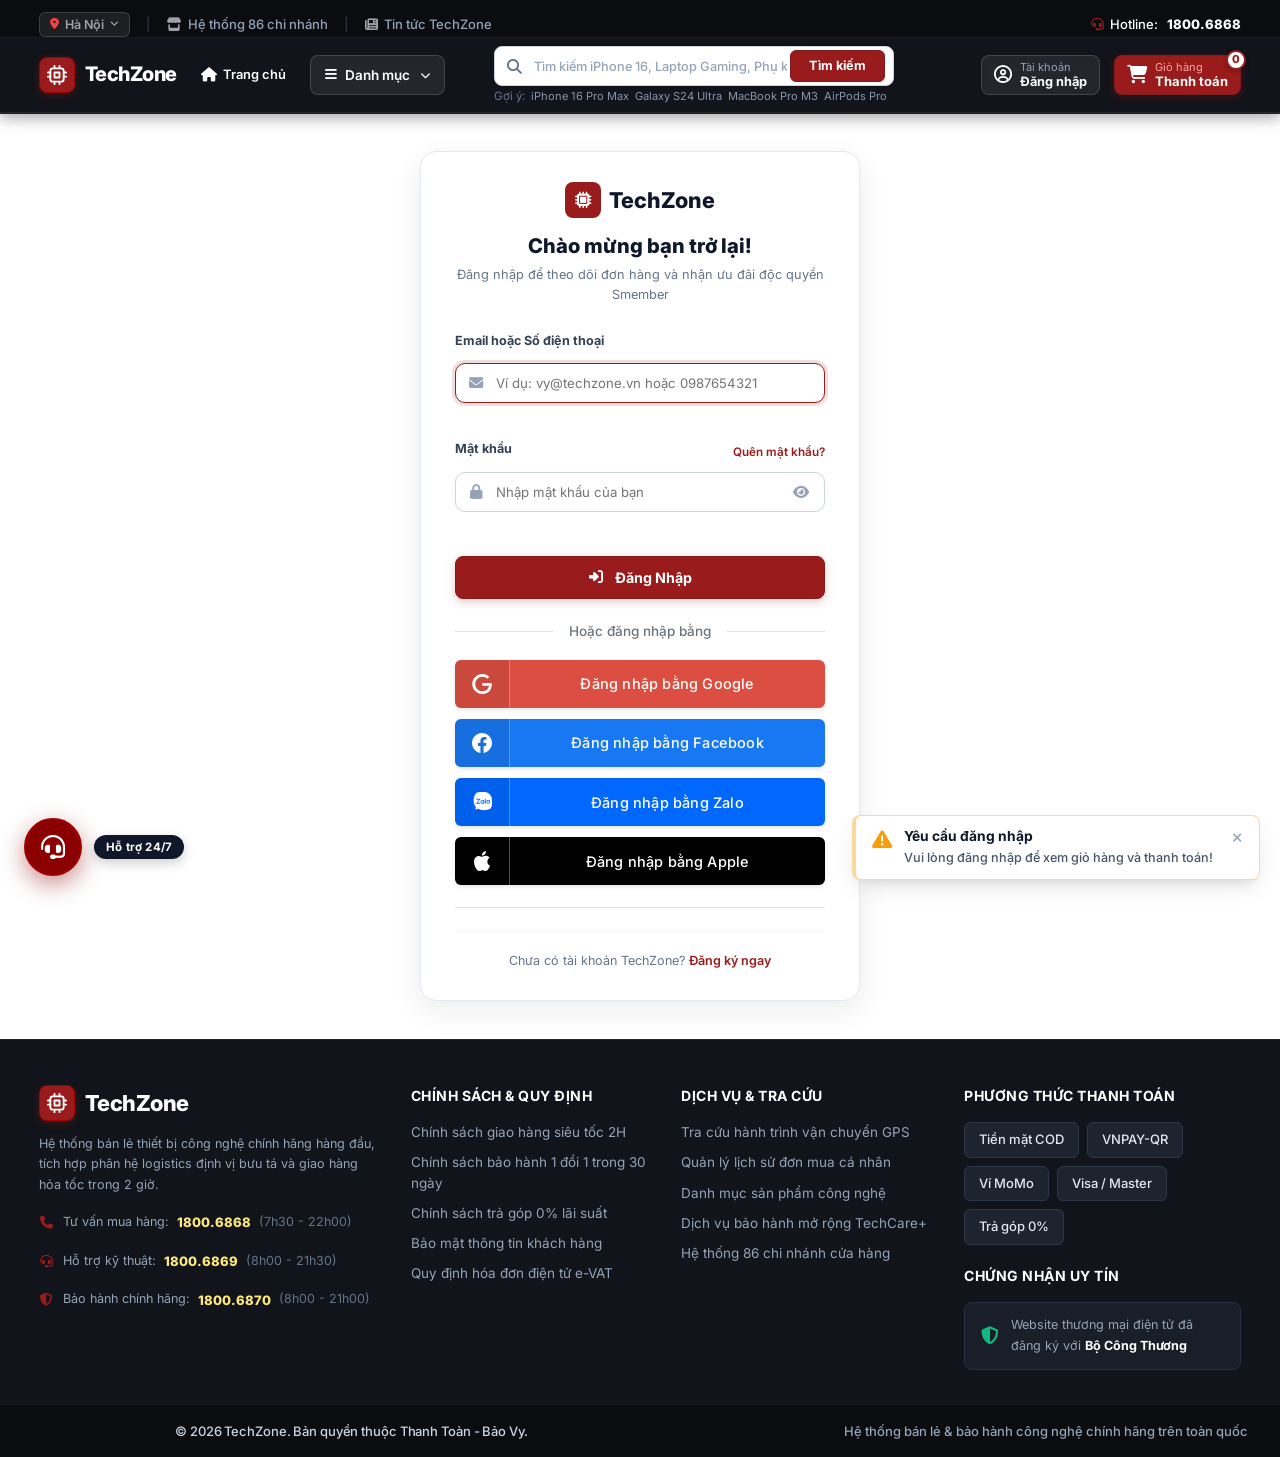
==== commit 1b6a7c32: "test3" ====
--- a/checkout.html
+++ b/checkout.html
@@ -6,6 +6,11 @@
   <title>Giỏ Hàng & Thanh Toán Đặt Hàng | TechZone</title>
   
   <!-- Font Awesome Icons 6.5.1 -->
+    <!-- Google Fonts: Inter (Tối ưu hiển thị Tiếng Việt sắc nét) -->
+  <link rel="preconnect" href="https://fonts.googleapis.com">
+  <link rel="preconnect" href="https://fonts.gstatic.com" crossorigin>
+  <link href="https://fonts.googleapis.com/css2?family=Inter:wght@400;500;600;700;800&display=swap" rel="stylesheet">
+
   <link rel="stylesheet" href="https://cdnjs.cloudflare.com/ajax/libs/font-awesome/6.5.1/css/all.min.css">
   
   <!-- TechZone Stylesheet -->
@@ -24,7 +29,10 @@
 
 
   <!-- TechZone Header -->
+    <!-- HEADER CHUẨN THƯƠNG MẠI ĐIỆN TỬ TECHZONE -->
   <header class="tz-header">
+    
+    <!-- Top Bar -->
     <div class="tz-topbar">
       <div class="container topbar-content">
         <div class="topbar-left">
@@ -32,36 +40,37 @@
           <div class="tz-location-wrapper">
             <button type="button" class="tz-location-badge" id="btn-select-location" aria-expanded="false" title="Nhấp để đổi khu vực">
               <i class="fa-solid fa-location-dot"></i>
-              <span class="tz-location-name">Hà Nội</span>
+              <span class="tz-location-name">TP. Hồ Chí Minh</span>
               <i class="fa-solid fa-angle-down tz-location-arrow"></i>
             </button>
             <div class="tz-location-dropdown" id="tz-location-dropdown" role="listbox">
               <div class="tz-dropdown-header">
                 <i class="fa-solid fa-map-location-dot"></i>
                 <span>Chọn khu vực nhận hàng:</span>
+                <button type="button" class="tz-location-close-btn location-modal-close" aria-label="Đóng chọn khu vực" onclick="closeLocationModal()">&times;</button>
               </div>
               <ul class="tz-location-list">
-                <li class="tz-location-item" data-city="Hà Nội" role="option">
+                <li class="tz-location-item" data-city="Hà Nội" onclick="selectLocation('Hà Nội')" role="option">
                   <span class="tz-city-name"><i class="fa-solid fa-building"></i> Hà Nội</span>
                   <i class="fa-solid fa-check tz-city-check"></i>
                 </li>
-                <li class="tz-location-item" data-city="TP. Hồ Chí Minh" role="option">
+                <li class="tz-location-item" data-city="TP. Hồ Chí Minh" onclick="selectLocation('TP. Hồ Chí Minh')" role="option">
                   <span class="tz-city-name"><i class="fa-solid fa-building"></i> TP. Hồ Chí Minh</span>
                   <i class="fa-solid fa-check tz-city-check"></i>
                 </li>
-                <li class="tz-location-item" data-city="Đà Nẵng" role="option">
+                <li class="tz-location-item" data-city="Đà Nẵng" onclick="selectLocation('Đà Nẵng')" role="option">
                   <span class="tz-city-name"><i class="fa-solid fa-building"></i> Đà Nẵng</span>
                   <i class="fa-solid fa-check tz-city-check"></i>
                 </li>
-                <li class="tz-location-item" data-city="Cần Thơ" role="option">
+                <li class="tz-location-item" data-city="Cần Thơ" onclick="selectLocation('Cần Thơ')" role="option">
                   <span class="tz-city-name"><i class="fa-solid fa-building"></i> Cần Thơ</span>
                   <i class="fa-solid fa-check tz-city-check"></i>
                 </li>
-                <li class="tz-location-item" data-city="Hải Phòng" role="option">
+                <li class="tz-location-item" data-city="Hải Phòng" onclick="selectLocation('Hải Phòng')" role="option">
                   <span class="tz-city-name"><i class="fa-solid fa-building"></i> Hải Phòng</span>
                   <i class="fa-solid fa-check tz-city-check"></i>
                 </li>
-                <li class="tz-location-item" data-city="Đồng Nai" role="option">
+                <li class="tz-location-item" data-city="Đồng Nai" onclick="selectLocation('Đồng Nai')" role="option">
                   <span class="tz-city-name"><i class="fa-solid fa-building"></i> Đồng Nai</span>
                   <i class="fa-solid fa-check tz-city-check"></i>
                 </li>
@@ -73,59 +82,164 @@
           </div>
 
           <span class="topbar-divider topbar-hide-mobile">|</span>
-          <span class="topbar-link topbar-hide-mobile"><i class="fa-solid fa-shield-halved"></i> Cam kết 100% chính hãng</span>
-        </div>
+          <a href="#" class="topbar-link topbar-hide-mobile"><i class="fa-solid fa-store"></i> Hệ thống 86 chi nhánh</a>
+          <span class="topbar-divider topbar-hide-mobile">|</span>
+          <a href="#" class="topbar-link topbar-hide-mobile"><i class="fa-solid fa-newspaper"></i> Tin tức TechZone</a>
+        </div>
+
         <div class="topbar-right">
           <span class="topbar-link topbar-hotline"><i class="fa-solid fa-headset"></i> Hotline: <strong>1800.6868</strong></span>
         </div>
       </div>
     </div>
 
+    <!-- Main Header -->
     <div class="tz-main-header">
       <div class="container main-header-row">
+        
+        <!-- Logo -->
         <a href="index.html" class="tz-logo">
-          <div class="tz-logo-chip"><i class="fa-solid fa-microchip"></i></div>
+          <div class="tz-logo-chip">
+            <svg width="20" height="20" viewBox="0 0 24 24" fill="none" stroke="currentColor" stroke-width="2.2" stroke-linecap="round" stroke-linejoin="round">
+              <rect x="4" y="4" width="16" height="16" rx="3"></rect>
+              <rect x="9" y="9" width="6" height="6"></rect>
+              <line x1="9" y1="1" x2="9" y2="4"></line>
+              <line x1="15" y1="1" x2="15" y2="4"></line>
+              <line x1="9" y1="20" x2="9" y2="23"></line>
+              <line x1="15" y1="20" x2="15" y2="23"></line>
+              <line x1="20" y1="9" x2="23" y2="9"></line>
+              <line x1="20" y1="14" x2="23" y2="14"></line>
+              <line x1="1" y1="9" x2="4" y2="9"></line>
+              <line x1="1" y1="14" x2="4" y2="14"></line>
+            </svg>
+          </div>
           <div>Tech<span class="accent">Zone</span></div>
         </a>
 
         <!-- Nút Trang chủ -->
-        <a href="index.html" class="btn-home-nav" title="Quay về trang chủ">
+        <a href="index.html" class="btn-home-nav" title="Trang chủ TechZone">
           <i class="fa-solid fa-house"></i>
           <span>Trang chủ</span>
         </a>
 
-        <div class="tz-header-page-title">
-          <span class="tz-title-sep">|</span> Giỏ Hàng & Thanh Toán
-        </div>
-
-                <!-- Action Group on the Right (Tách rời độc lập Tài khoản và Giỏ hàng, khoảng cách 16px) -->
+        <!-- Category Dropdown Toggle with Mega Menu -->
+        <div class="tz-category-wrapper">
+          <button type="button" class="btn-category-menu" id="header-category-toggle" aria-expanded="false" title="Xem danh mục sản phẩm">
+            <i class="fa-solid fa-bars"></i>
+            <span>Danh mục</span>
+            <i class="fa-solid fa-chevron-down tz-category-arrow"></i>
+          </button>
+          <div class="tz-category-dropdown" id="header-category-dropdown">
+            <div class="tz-category-dropdown-header">
+              <i class="fa-solid fa-layer-group"></i>
+              <span>Danh Mục Sản Phẩm</span>
+            </div>
+            <ul class="tz-category-menu-list">
+              <li class="tz-category-menu-item" data-category="phone">
+                <a href="products.html?category=phone" class="tz-cat-link">
+                  <div class="tz-cat-icon"><i class="fa-solid fa-mobile-screen-button"></i></div>
+                  <div class="tz-cat-info">
+                    <span class="tz-cat-title">1. Điện thoại & Tablet</span>
+                    <span class="tz-cat-desc">iPhone 16, Galaxy S24, Xiaomi, iPad</span>
+                  </div>
+                  <i class="fa-solid fa-chevron-right tz-cat-chevron"></i>
+                </a>
+              </li>
+              <li class="tz-category-menu-item" data-category="laptop">
+                <a href="products.html?category=laptop" class="tz-cat-link">
+                  <div class="tz-cat-icon"><i class="fa-solid fa-laptop"></i></div>
+                  <div class="tz-cat-info">
+                    <span class="tz-cat-title">2. Laptop & Màn hình máy tính</span>
+                    <span class="tz-cat-desc">ROG Gaming, MacBook M3, Dell XPS</span>
+                  </div>
+                  <i class="fa-solid fa-chevron-right tz-cat-chevron"></i>
+                </a>
+              </li>
+              <li class="tz-category-menu-item" data-category="audio">
+                <a href="products.html?category=audio" class="tz-cat-link">
+                  <div class="tz-cat-icon"><i class="fa-solid fa-headphones"></i></div>
+                  <div class="tz-cat-info">
+                    <span class="tz-cat-title">3. Thiết bị Âm thanh (Tai nghe, Loa)</span>
+                    <span class="tz-cat-desc">AirPods Pro 2, Sony ANC, JBL, Marshall</span>
+                  </div>
+                  <i class="fa-solid fa-chevron-right tz-cat-chevron"></i>
+                </a>
+              </li>
+              <li class="tz-category-menu-item" data-category="watch">
+                <a href="products.html?category=watch" class="tz-cat-link">
+                  <div class="tz-cat-icon"><i class="fa-solid fa-stopwatch"></i></div>
+                  <div class="tz-cat-info">
+                    <span class="tz-cat-title">4. Đồng hồ thông minh (Smartwatch)</span>
+                    <span class="tz-cat-desc">Apple Watch Ultra 2, Garmin, Galaxy Watch</span>
+                  </div>
+                  <i class="fa-solid fa-chevron-right tz-cat-chevron"></i>
+                </a>
+              </li>
+              <li class="tz-category-menu-item" data-category="accessory">
+                <a href="products.html?category=accessory" class="tz-cat-link">
+                  <div class="tz-cat-icon"><i class="fa-solid fa-bolt"></i></div>
+                  <div class="tz-cat-info">
+                    <span class="tz-cat-title">5. Phụ kiện sạc cáp, pin dự phòng</span>
+                    <span class="tz-cat-desc">Anker, Baseus, Cáp sạc GaN 100W</span>
+                  </div>
+                  <i class="fa-solid fa-chevron-right tz-cat-chevron"></i>
+                </a>
+              </li>
+            </ul>
+            <div class="tz-category-dropdown-footer">
+              <a href="products.html">
+                <i class="fa-solid fa-layer-group"></i> Xem toàn bộ 500+ sản phẩm TechZone <i class="fa-solid fa-arrow-right"></i>
+              </a>
+            </div>
+          </div>
+        </div>
+
+        <!-- Central Search Bar with Prominent Button -->
+        <div class="tz-search-wrapper search-bar-wrapper header-search">
+          <div class="tz-search-bar">
+            <i class="fa-solid fa-magnifying-glass search-icon"></i>
+            <input type="text" id="header-global-search" placeholder="Tìm kiếm iPhone 16, Laptop Gaming, Phụ kiện...">
+            <button type="button" class="tz-btn-search btn-search" onclick="location.href='products.html'">
+              Tìm kiếm
+            </button>
+          </div>
+          <div class="search-hot-keywords">
+            <span>Gợi ý:</span>
+            <a href="products.html?q=iPhone 16">iPhone 16 Pro Max</a>
+            <a href="products.html?q=S24 Ultra">Galaxy S24 Ultra</a>
+            <a href="products.html?q=MacBook">MacBook Pro M3</a>
+            <a href="products.html?q=AirPods">AirPods Pro</a>
+          </div>
+        </div>
+
+        <!-- Action Group on the Right (Tách rời độc lập Tài khoản và Giỏ hàng, khoảng cách 16px) -->
         <div class="tz-header-actions header-right-actions">
           
           <!-- Khối Tài khoản độc lập -->
-          <div class="tz-user-wrapper user-account-wrapper" id="tz-user-wrapper">
+          <div class="tz-user-wrapper user-account-wrapper not-logged-in is-guest" id="tz-user-wrapper">
             <a href="login.html" class="tz-user-btn" id="tz-user-btn" title="Tài khoản" onclick="if(window.toggleUserDropdown) { toggleUserDropdown(event); }">
-              <i class="fa-solid fa-circle-user"></i>
+              <i class="fa-regular fa-circle-user"></i>
               <div class="meta">
                 <span class="sub">Tài khoản</span>
                 <span id="tz-user-name-display">Đăng nhập</span>
               </div>
             </a>
-            <div class="tz-user-dropdown user-dropdown-menu" id="tz-user-dropdown">
+            <div class="tz-user-dropdown user-dropdown-menu is-guest" id="tz-user-dropdown" style="display: none;">
               <div class="tz-user-dropdown-header">
                 <i class="fa-solid fa-user-check"></i>
-                <span id="tz-dropdown-greeting">Xin chào, Bạn!</span>
+                <span id="tz-dropdown-greeting">Xin chào!</span>
               </div>
               <a href="history.html" class="tz-user-dropdown-item">
                 <i class="fa-solid fa-clock-rotate-left"></i>
                 <span>Đơn mua của tôi</span>
               </a>
               <a href="vouchers.html" class="tz-user-dropdown-item">
-                <span class="tz-dropdown-item-icon">🎟️</span>
+                <i class="fa-solid fa-ticket"></i>
                 <span>Kho voucher của tôi</span>
                 <span class="tz-dropdown-voucher-badge" id="userVoucherBadge" style="display: none;"></span>
               </a>
               <a href="profile.html" class="tz-user-dropdown-item" id="tz-btn-profile-info">
-                <i class="fa-solid fa-id-card"></i>
+                <i class="fa-regular fa-id-card"></i>
                 <span>Thông tin tài khoản</span>
               </a>
               <div class="tz-user-dropdown-item logout" id="tz-btn-logout">
@@ -179,27 +293,27 @@
                 <h3 class="tz-card-header-title" style="margin-bottom: 0;">
                   <i class="fa-solid fa-address-book"></i> 1. Thông Tin Nhận Hàng
                 </h3>
-                <button type="button" id="btn-open-address-modal" class="btn-select-address-book">
-                  <i class="fa-solid fa-book-bookmark"></i> Chọn từ sổ địa chỉ (<span id="address-count-badge">0</span>)
+                <button type="button" id="btn-open-address-modal" class="btn-select-address-book" onclick="openAddressModal()">
+                  <i class="fa-solid fa-book-bookmark"></i> Chọn từ sổ địa chỉ (<span id="address-count-badge">1</span>)
                 </button>
               </div>
 
               <!-- Active Address Banner (Hiển thị địa chỉ đang áp dụng) -->
-              <div id="active-address-summary" class="active-address-summary" style="display: none;">
+              <div id="active-address-summary" class="active-address-summary" style="display: block;">
                 <div class="active-addr-card">
                   <div class="active-addr-top-row">
                     <div class="active-addr-user-meta">
-                      <span class="active-addr-name">Quản trị viên TechZone</span>
+                      <span class="active-addr-name">Nguyễn Văn An</span>
                       <span class="active-addr-badge-default"><i class="fa-solid fa-star"></i> Mặc định</span>
                     </div>
-                    <button type="button" class="btn-change-addr-compact" id="btn-change-addr-link">
+                    <button type="button" class="btn-change-addr-compact" id="btn-change-addr-link" onclick="openAddressModal()">
                       <span>Đổi địa chỉ</span> <i class="fa-solid fa-angle-right"></i>
                     </button>
                   </div>
                   <div class="active-addr-bottom-row">
                     <span class="active-addr-phone"><i class="fa-solid fa-phone"></i> (+84) 0988.123.456</span>
                     <span class="active-addr-sep">•</span>
-                    <span class="active-addr-detail">Tầng 5, Tòa nhà TechZone Tower, 18 Phố Huế, Hoàn Kiếm, Hà Nội</span>
+                    <span class="active-addr-detail">Số 18 Phố Huế, P. Hàng Bài, Q. Hoàn Kiếm, Hà Nội</span>
                   </div>
                 </div>
               </div>
@@ -209,14 +323,14 @@
                   <label class="tz-label" for="cust-name">
                     Họ và tên người nhận <span class="req">*</span>
                   </label>
-                  <input type="text" id="cust-name" class="tz-input" placeholder="Ví dụ: Nguyễn Văn An" required>
+                  <input type="text" id="cust-name" class="tz-input" placeholder="Ví dụ: Nguyễn Văn An" value="Nguyễn Văn An" required>
                 </div>
 
                 <div class="tz-form-group">
                   <label class="tz-label" for="cust-phone">
                     Số điện thoại liên hệ <span class="req">*</span>
                   </label>
-                  <input type="tel" id="cust-phone" class="tz-input" placeholder="Ví dụ: 0912 345 678" required>
+                  <input type="tel" id="cust-phone" class="tz-input" placeholder="Ví dụ: 0912 345 678" value="0988123456" required>
                 </div>
 
                 <div class="tz-form-group full">
@@ -237,7 +351,7 @@
                   <label class="tz-label" for="cust-address">
                     Địa chỉ nhận hàng chi tiết <span class="req">*</span>
                   </label>
-                  <input type="text" id="cust-address" class="tz-input" placeholder="Số nhà, tên đường, tòa nhà, phường/xã" required>
+                  <input type="text" id="cust-address" class="tz-input" placeholder="Số nhà, tên đường, tòa nhà, phường/xã" value="Số 18 Phố Huế, P. Hàng Bài, Q. Hoàn Kiếm" required>
                 </div>
 
                 <div class="tz-form-group full">
@@ -259,7 +373,7 @@
                 <label class="tz-radio-card">
                   <input type="radio" name="shipping_service" value="express" data-name="Giao Hỏa Tốc 2H TechZone" checked>
                   <div class="tz-radio-card-meta">
-                    <h6><i class="fa-solid fa-bolt" style="color: var(--tz-cyan);"></i> Hỏa Tốc TechZone 2H</h6>
+                    <h6><i class="fa-solid fa-bolt" style="color: #64748b;"></i> Hỏa Tốc TechZone 2H</h6>
                     <p>Bưu tá chuyên trách giao siêu tốc trong 120 phút (35.000đ - Free đơn > 2tr)</p>
                   </div>
                 </label>
@@ -267,7 +381,7 @@
                 <label class="tz-radio-card">
                   <input type="radio" name="shipping_service" value="standard" data-name="Giao Tiêu Chuẩn 24H (Viettel Post)">
                   <div class="tz-radio-card-meta">
-                    <h6><i class="fa-solid fa-box"></i> Tiêu Chuẩn 24H (Viettel Post)</h6>
+                    <h6><i class="fa-solid fa-box" style="color: #64748b;"></i> Tiêu Chuẩn 24H (Viettel Post)</h6>
                     <p>Giao hàng nhanh an toàn qua đối tác Viettel Post (25.000đ)</p>
                   </div>
                 </label>
@@ -284,7 +398,7 @@
                 <label class="tz-radio-card">
                   <input type="radio" name="payment_choice" value="cod" data-name="Thanh toán khi nhận hàng (COD)" checked>
                   <div class="tz-radio-card-meta">
-                    <h6><i class="fa-solid fa-money-bill-wave text-success"></i> Thanh toán COD</h6>
+                    <h6><i class="fa-solid fa-money-bill-wave" style="color: #64748b;"></i> Thanh toán COD</h6>
                     <p>Kiểm tra bưu kiện và thanh toán tiền mặt cho shipper</p>
                   </div>
                 </label>
@@ -292,7 +406,7 @@
                 <label class="tz-radio-card">
                   <input type="radio" name="payment_choice" value="vnpay" data-name="Chuyển khoản VNPAY-QR (Giảm thêm 50k)">
                   <div class="tz-radio-card-meta">
-                    <h6><i class="fa-solid fa-qrcode text-primary"></i> VNPAY-QR</h6>
+                    <h6><i class="fa-solid fa-qrcode" style="color: #64748b;"></i> VNPAY-QR</h6>
                     <p>Quét mã qua app ngân hàng hoặc ví VNPAY</p>
                   </div>
                 </label>
@@ -300,7 +414,7 @@
                 <label class="tz-radio-card">
                   <input type="radio" name="payment_choice" value="momo" data-name="Ví điện tử MoMo">
                   <div class="tz-radio-card-meta">
-                    <h6><i class="fa-solid fa-wallet" style="color: #a50064;"></i> Ví MoMo</h6>
+                    <h6><i class="fa-solid fa-wallet" style="color: #64748b;"></i> Ví MoMo</h6>
                     <p>Thanh toán bảo mật 1 chạm tiện lợi</p>
                   </div>
                 </label>
@@ -308,7 +422,7 @@
                 <label class="tz-radio-card">
                   <input type="radio" name="payment_choice" value="installment" data-name="Trả góp 0% thẻ tín dụng">
                   <div class="tz-radio-card-meta">
-                    <h6><i class="fa-solid fa-percent" style="color: #f59e0b;"></i> Trả góp 0%</h6>
+                    <h6><i class="fa-solid fa-percent" style="color: #64748b;"></i> Trả góp 0%</h6>
                     <p>Hỗ trợ kỳ hạn 3 - 6 - 12 tháng qua thẻ tín dụng</p>
                   </div>
                 </label>
@@ -320,7 +434,7 @@
                   <i class="fa-solid fa-lock"></i> XÁC NHẬN ĐẶT HÀNG & THEO DÕI VẬN CHUYỂN
                 </button>
                 <p style="text-align: center; font-size: 0.8rem; color: #64748b; margin-top: 0.6rem;">
-                  <i class="fa-solid fa-circle-check text-success"></i> Mã đơn sẽ được tạo tự động dạng <strong>TZ-XXXXX</strong> và chuyển tiếp ngay sang trang theo dõi lộ trình
+                  <i class="fa-solid fa-circle-check" style="color: #64748b;"></i> Mã đơn sẽ được tạo tự động dạng <strong>TZ-XXXXX</strong> và chuyển tiếp ngay sang trang theo dõi lộ trình
                 </p>
               </div>
 
@@ -385,9 +499,9 @@
 
             <!-- Trust Points -->
             <div style="margin-top: 1.25rem; font-size: 0.8rem; color: #64748b; display: flex; flex-direction: column; gap: 0.45rem;">
-              <div><i class="fa-solid fa-circle-check text-success"></i> <strong>Đồng kiểm hàng</strong> khi nhận từ bưu tá TechZone</div>
+              <div><i class="fa-solid fa-circle-check" style="color: #64748b;"></i> <strong>Đồng kiểm hàng</strong> khi nhận từ bưu tá TechZone</div>
               <div><i class="fa-solid fa-shield text-primary"></i> <strong>Bảo hành chính hãng</strong> 12 - 24 tháng tại 86 chi nhánh</div>
-              <div><i class="fa-solid fa-clock" style="color: var(--tz-cyan);"></i> <strong>Giao hỏa tốc 2H</strong> tại khu vực nội thành</div>
+              <div><i class="fa-solid fa-clock" style="color: #991b1b;"></i> <strong>Giao hỏa tốc 2H</strong> tại khu vực nội thành</div>
             </div>
 
           </div>
@@ -399,40 +513,107 @@
   </main>
 
   <!-- TechZone Footer -->
+    <!-- ==================== FOOTER ĐỒNG BỘ 4 CỘT TECHZONE ==================== -->
+    <!-- ==================== FOOTER ĐỒNG BỘ 4 CỘT TECHZONE ==================== -->
+    <!-- FOOTER CHUẨN THƯƠNG MẠI ĐIỆN TỬ TECHZONE -->
   <footer class="tz-footer">
     <div class="container footer-main-grid">
+      
+      <!-- Cột 1: Thông tin liên hệ & Tổng đài Hotline -->
+      <div class="tz-footer-col footer-col-brand">
+        <a href="index.html" class="tz-logo" style="margin-bottom: 0.85rem;">
+          <div class="tz-logo-chip">
+            <svg width="20" height="20" viewBox="0 0 24 24" fill="none" stroke="currentColor" stroke-width="2.2" stroke-linecap="round" stroke-linejoin="round">
+              <rect x="4" y="4" width="16" height="16" rx="3"></rect>
+              <rect x="9" y="9" width="6" height="6"></rect>
+              <line x1="9" y1="1" x2="9" y2="4"></line>
+              <line x1="15" y1="1" x2="15" y2="4"></line>
+              <line x1="9" y1="20" x2="9" y2="23"></line>
+              <line x1="15" y1="20" x2="15" y2="23"></line>
+              <line x1="20" y1="9" x2="23" y2="9"></line>
+              <line x1="20" y1="14" x2="23" y2="14"></line>
+              <line x1="1" y1="9" x2="4" y2="9"></line>
+              <line x1="1" y1="14" x2="4" y2="14"></line>
+            </svg>
+          </div>
+          <div>Tech<span class="accent">Zone</span></div>
+        </a>
+        <p>Hệ thống bán lẻ thiết bị công nghệ chính hãng hàng đầu, tích hợp phân hệ logistics định vị bưu tá và giao hàng hỏa tốc trong 2 giờ.</p>
+        
+        <div class="tz-hotlines footer-hotlines">
+          <div class="tz-hotline-row footer-hotline-row hotline-item">
+            <i class="fa-solid fa-phone" style="color: #991b1b; font-size: 13px; flex-shrink: 0;"></i>
+            <span>Tư vấn mua hàng:</span>
+            <strong>1800.6868</strong>
+            <span>(7h30 - 22h00)</span>
+          </div>
+          <div class="tz-hotline-row footer-hotline-row hotline-item">
+            <i class="fa-solid fa-headset" style="color: #991b1b; font-size: 13px; flex-shrink: 0;"></i>
+            <span>Hỗ trợ kỹ thuật:</span>
+            <strong>1800.6869</strong>
+            <span>(8h00 - 21h30)</span>
+          </div>
+          <div class="tz-hotline-row footer-hotline-row hotline-item">
+            <i class="fa-solid fa-shield-halved" style="color: #991b1b; font-size: 13px; flex-shrink: 0;"></i>
+            <span>Bảo hành chính hãng:</span>
+            <strong>1800.6870</strong>
+            <span>(8h00 - 21h00)</span>
+          </div>
+        </div>
+      </div>
+
+      <!-- Cột 2: Chính sách & Quy định (Clean Typography, loại bỏ toàn bộ icon/SVG rác) -->
       <div class="tz-footer-col">
-        <h4>Tổng Đài Hỗ Trợ Miễn Phí</h4>
-        <div class="tz-hotlines">
-          <div class="tz-hotline-row">Tư vấn mua hàng: <strong>1800.6868</strong></div>
-          <div class="tz-hotline-row">Hỗ trợ kỹ thuật: <strong>1800.6869</strong></div>
-        </div>
-      </div>
-      <div class="tz-footer-col">
-        <h4>Chính Sách</h4>
+        <h4>CHÍNH SÁCH & QUY ĐỊNH</h4>
         <div class="tz-footer-links">
           <a href="#">Chính sách giao hàng siêu tốc 2H</a>
-          <a href="#">Chính sách đổi trả 30 ngày</a>
-        </div>
-      </div>
+          <a href="#">Chính sách bảo hành 1 đổi 1 trong 30 ngày</a>
+          <a href="#">Chính sách trả góp 0% lãi suất</a>
+          <a href="#">Bảo mật thông tin khách hàng</a>
+          <a href="#">Quy định hóa đơn điện tử e-VAT</a>
+        </div>
+      </div>
+
+      <!-- Cột 3: Dịch vụ & Tra cứu (Clean Typography, loại bỏ toàn bộ icon/SVG rác) -->
       <div class="tz-footer-col">
-        <h4>Tra Cứu</h4>
+        <h4>DỊCH VỤ & TRA CỨU</h4>
         <div class="tz-footer-links">
-          <a href="tracking-detail.html">Theo dõi lộ trình giao hàng</a>
-          <a href="history.html">Lịch sử đơn mua cá nhân</a>
-        </div>
-      </div>
+          <a href="tracking-detail.html">Tra cứu hành trình vận chuyển GPS</a>
+          <a href="history.html">Quản lý lịch sử đơn mua cá nhân</a>
+          <a href="products.html">Danh mục sản phẩm công nghệ</a>
+          <a href="#">Dịch vụ bảo hành mở rộng TechCare+</a>
+          <a href="#">Hệ thống 86 chi nhánh cửa hàng</a>
+        </div>
+      </div>
+
+      <!-- Cột 4: Phương thức thanh toán & Chứng nhận -->
       <div class="tz-footer-col">
-        <h4>Thanh Toán</h4>
+        <h4>PHƯƠNG THỨC THANH TOÁN</h4>
         <div class="tz-payment-pills">
-          <span class="tz-pay-tag"><i class="fa-solid fa-money-bill-wave text-success"></i> COD</span>
-          <span class="tz-pay-tag"><i class="fa-solid fa-qrcode text-primary"></i> VNPAY</span>
-          <span class="tz-pay-tag"><i class="fa-solid fa-wallet" style="color: #a50064;"></i> MoMo</span>
-        </div>
-      </div>
-    </div>
-    <div class="container footer-bottom-bar">
-      <div>&copy; 2026 TechZone. Thanh toán an toàn & Khởi tạo mã vận đơn tự động.</div>
+          <span class="tz-pay-tag">Tiền mặt COD</span>
+          <span class="tz-pay-tag">VNPAY-QR</span>
+          <span class="tz-pay-tag">Ví MoMo</span>
+          <span class="tz-pay-tag">Visa / Master</span>
+          <span class="tz-pay-tag">Trả góp 0%</span>
+        </div>
+
+        <h4 style="margin-top: 1.35rem;">CHỨNG NHẬN UY TÍN</h4>
+        <div class="tz-cert-box">
+          <i class="fa-solid fa-shield-halved" style="color: #10b981; font-size: 18px; flex-shrink: 0;"></i>
+          <span>Website thương mại điện tử đã đăng ký với <strong>Bộ Công Thương</strong></span>
+        </div>
+      </div>
+
+    </div>
+
+    <!-- Dòng chân trang đáy chuẩn Doanh Nghiệp (padding-left chống đè nút CSKH) -->
+    <div class="footer-bottom-bar">
+      <div class="footer-copyright-left">
+        &copy; 2026 TechZone. Bản quyền thuộc Thanh Toàn - Bảo Vy.
+      </div>
+      <div class="footer-meta-right">
+        Hệ thống bán lẻ &amp; bảo hành công nghệ chính hãng trên toàn quốc
+      </div>
     </div>
   </footer>
 
@@ -517,35 +698,39 @@
   </div>
 
   <div class="toast-container"></div>
-  <script src="js/main.js"></script>
-  <!-- Modal Sổ Địa Chỉ Nhận Hàng (Address Book Modal) -->
-  <div class="tz-modal-overlay" id="tz-address-modal" role="dialog" aria-modal="true" aria-labelledby="tz-addr-modal-title">
-    <div class="tz-modal-content tz-address-modal-content" style="max-width: 580px; text-align: left; padding: 24px;">
-      <div style="display: flex; align-items: center; justify-content: space-between; border-bottom: 1px solid #f1f5f9; padding-bottom: 14px; margin-bottom: 16px;">
-        <div style="display: flex; align-items: center; gap: 10px;">
-          <div style="width: 38px; height: 38px; border-radius: 50%; background: #e0f2fe; color: #0284c7; display: flex; align-items: center; justify-content: center; font-size: 1.15rem;">
-            <i class="fa-solid fa-address-book"></i>
-          </div>
+  <!-- Modal Sổ Địa Chỉ Của Tôi -->
+  <div class="tz-modal-overlay address-modal-overlay" id="addressBookModal" role="dialog" aria-modal="true" aria-labelledby="tz-addr-modal-title">
+    <div class="tz-modal-content tz-address-modal-content address-modal-dialog" style="max-width: 580px; text-align: left;">
+      <!-- Modal Header -->
+      <div class="address-modal-header">
+        <div class="address-modal-title-box">
+          <span class="address-modal-icon"><i class="fa-solid fa-location-dot"></i></span>
           <div>
-            <h3 id="tz-addr-modal-title" style="font-size: 1.15rem; font-weight: 800; color: #1e293b; margin: 0;">Sổ Địa Chỉ Nhận Hàng</h3>
-            <span style="font-size: 0.8rem; color: #64748b;">Chọn địa chỉ nhận hàng có sẵn hoặc thêm địa chỉ mới</span>
-          </div>
-        </div>
-        <button type="button" id="btn-close-address-modal" style="background: none; border: none; font-size: 1.25rem; color: #94a3b8; cursor: pointer;">
+            <h3 id="tz-addr-modal-title" class="address-modal-title">Sổ Địa Chỉ Của Tôi</h3>
+            <span class="address-modal-sub">Chọn địa chỉ nhận hàng hoặc thêm địa chỉ mới</span>
+          </div>
+        </div>
+        <button type="button" id="btn-close-address-modal" class="btn-close-address-modal" onclick="closeAddressModal()" aria-label="Đóng">
           <i class="fa-solid fa-xmark"></i>
         </button>
       </div>
 
-      <div style="padding: 4px 0 16px;">
+      <!-- Modal Body -->
+      <div class="address-modal-body">
         <!-- Danh sách địa chỉ đã lưu -->
         <div id="address-book-list" class="address-book-list">
           <!-- Rendered dynamically by JS -->
         </div>
 
-        <!-- Form thêm địa chỉ mới -->
+        <!-- Nút Thêm địa chỉ mới -->
+        <button type="button" id="btn-toggle-add-addr-form" class="btn-outline-add-addr" onclick="toggleAddAddressForm()">
+          <i class="fa-solid fa-plus"></i> Thêm địa chỉ mới
+        </button>
+
+        <!-- Form thêm địa chỉ mới (Mặc định ẩn) -->
         <div id="add-address-form-box" class="add-address-form-box" style="display: none;">
-          <h4 style="font-size: 0.95rem; font-weight: 800; color: #1e293b; margin-bottom: 0.75rem; display: flex; align-items: center; gap: 6px;">
-            <i class="fa-solid fa-plus-circle" style="color: #0284c7;"></i> Thêm Địa Chỉ Nhận Hàng Mới
+          <h4 class="add-addr-form-title">
+            <i class="fa-solid fa-map-location-dot"></i> Thêm Địa Chỉ Nhận Hàng Mới
           </h4>
           <div class="tz-form-grid" style="gap: 10px;">
             <div class="tz-form-group">
@@ -554,14 +739,14 @@
             </div>
             <div class="tz-form-group">
               <label class="tz-label" for="new-addr-phone">Số điện thoại liên hệ <span class="req">*</span></label>
-              <input type="tel" id="new-addr-phone" class="tz-input" placeholder="Ví dụ: 0912 345 678">
+              <input type="tel" id="new-addr-phone" class="tz-input" placeholder="Ví dụ: 0988123456">
             </div>
             <div class="tz-form-group full">
               <label class="tz-label" for="new-addr-city">Tỉnh / Thành phố <span class="req">*</span></label>
               <select id="new-addr-city" class="tz-input">
-                <option value="Hà Nội">Hà Nội (Giao siêu tốc 2H)</option>
-                <option value="TP. Hồ Chí Minh">TP. Hồ Chí Minh (Giao siêu tốc 2H)</option>
-                <option value="Đà Nẵng">Đà Nẵng (Giao siêu tốc 2H)</option>
+                <option value="Hà Nội">Hà Nội (Hỗ trợ giao hỏa tốc 2H)</option>
+                <option value="TP. Hồ Chí Minh">TP. Hồ Chí Minh (Hỗ trợ giao hỏa tốc 2H)</option>
+                <option value="Đà Nẵng">Đà Nẵng (Hỗ trợ giao hỏa tốc 2H)</option>
                 <option value="Hải Phòng">Hải Phòng</option>
                 <option value="Cần Thơ">Cần Thơ</option>
                 <option value="Bình Dương">Bình Dương</option>
@@ -570,28 +755,30 @@
             </div>
             <div class="tz-form-group full">
               <label class="tz-label" for="new-addr-detail">Địa chỉ chi tiết (Số nhà, đường, phường/xã) <span class="req">*</span></label>
-              <input type="text" id="new-addr-detail" class="tz-input" placeholder="Ví dụ: Số 25 Tạ Quang Bửu, Phường Bách Khoa">
+              <input type="text" id="new-addr-detail" class="tz-input" placeholder="Ví dụ: Số 18 Phố Huế, P. Hàng Bài, Q. Hoàn Kiếm">
             </div>
             <div class="tz-form-group full">
-              <label style="display: flex; align-items: center; gap: 8px; font-size: 0.85rem; font-weight: 600; color: #334155; cursor: pointer;">
-                <input type="checkbox" id="new-addr-default" style="accent-color: #0284c7; width: 16px; height: 16px;">
-                <span>Đặt làm địa chỉ giao hàng mặc định cho các đơn sau</span>
+              <label class="checkbox-default-addr">
+                <input type="checkbox" id="new-addr-default">
+                <span>Đặt làm địa chỉ nhận hàng mặc định</span>
               </label>
             </div>
           </div>
-          <div style="display: flex; justify-content: flex-end; gap: 8px; margin-top: 12px;">
-            <button type="button" id="btn-cancel-add-addr" class="btn-shopee-secondary" style="padding: 7px 14px; font-size: 0.84rem;">
+          <div class="add-addr-form-actions">
+            <button type="button" id="btn-cancel-add-addr" class="btn-shopee-secondary" onclick="toggleAddAddressForm(false)">
               Hủy
             </button>
-            <button type="button" id="btn-save-new-addr" class="btn-shopee-primary" style="padding: 7px 18px; font-size: 0.84rem;">
+            <button type="button" id="btn-save-new-addr" class="btn-shopee-primary" onclick="saveNewAddress()">
               <i class="fa-solid fa-floppy-disk"></i> Lưu địa chỉ
             </button>
           </div>
         </div>
-
-        <button type="button" id="btn-toggle-add-addr-form" class="btn-outline-add-addr">
-          <i class="fa-solid fa-plus"></i> Thêm địa chỉ mới
-        </button>
+      </div>
+
+      <!-- Modal Footer -->
+      <div class="address-modal-footer">
+        <button type="button" class="btn-addr-action-cancel" id="btn-cancel-address-modal" onclick="closeAddressModal()">Hủy</button>
+        <button type="button" class="btn-addr-action-confirm" id="btn-confirm-address-select" onclick="confirmSelectedAddress()">Xác nhận chọn</button>
       </div>
     </div>
   </div>
@@ -607,7 +794,7 @@
             <p style="margin: 0; font-size: 0.82rem; color: #64748b;">Chọn 1 mã ưu đãi độc quyền để áp dụng cho đơn hàng này</p>
           </div>
         </div>
-        <button type="button" class="btn-close-modal" id="btn-close-voucher-modal"><i class="fa-solid fa-xmark"></i></button>
+        <button type="button" class="btn-close-modal" id="btn-close-voucher-modal" onclick="closeVoucherModal()"><i class="fa-solid fa-xmark"></i></button>
       </div>
 
       <div class="voucher-modal-body" id="voucher-modal-list">
@@ -616,5 +803,6 @@
     </div>
   </div>
 
+  <script src="js/main.js"></script>
 </body>
 </html>
--- a/css/style.css
+++ b/css/style.css
@@ -8,21 +8,32 @@
 
 /* --- 1. CSS VARIABLES (TECHZONE PALETTE) --- */
 :root {
-  /* Brand Master Colors */
-  --tz-navy: #0f172a;           /* Deep Tech Navy */
-  --tz-navy-light: #1e293b;     /* Navy Surface / Dark Header */
-  --tz-navy-soft: #334155;
+  /* ==========================================================================
+     PROMPT 85: MASTER 3-COLOR PALETTE (ĐEN - ĐỎ ĐÔ ĐẬM - TRẮNG)
+     ========================================================================== */
+  --tz-black: #0f1115;        /* Nền Header, Topbar, Footer */
+  --tz-black-deep: #000000;
+  --tz-red-dark: #8b0000;     /* Đỏ đô đậm chủ đạo cho nút & điểm nhấn */
+  --tz-red-hover: #700000;    /* Đỏ đô trầm khi hover */
+  --tz-white: #ffffff;        /* Nền trang, thẻ sản phẩm */
+  --tz-gray-light: #f8fafc;   /* Nền phụ */
+  --tz-text-main: #0f172a;    /* Chữ chính */
+
+  /* Legacy Variable Aliases: Khử sạch triệt để toàn bộ màu xanh dương cũ */
+  --tz-navy: #0f1115;
+  --tz-navy-light: #181b20;
+  --tz-navy-soft: #27272a;
   
-  --tz-blue: #2563eb;           /* Electric Royal Blue */
-  --tz-blue-hover: #1d4ed8;
-  --tz-cyan: #0284c7;           /* Vibrant Cyan Accent */
-  --tz-cyan-light: #e0f2fe;     /* Soft Cyan Pill */
-  --tz-cyan-glow: rgba(2, 132, 199, 0.35);
-
-  --tz-gradient: linear-gradient(135deg, #0284c7 0%, #2563eb 100%);
-  --tz-gradient-dark: linear-gradient(135deg, #0f172a 0%, #1e293b 60%, #1e3a8a 100%);
-  --tz-gradient-flash: linear-gradient(135deg, #0f172a 0%, #1e3a8a 50%, #0284c7 100%);
-
+  --tz-blue: #8b0000;
+  --tz-blue-hover: #700000;
+  --tz-primary: #8b0000;
+  --tz-cyan: #8b0000;
+  --tz-cyan-light: #fef2f2;
+  --tz-cyan-glow: rgba(139, 0, 0, 0.25);
+
+  --tz-gradient: linear-gradient(135deg, #8b0000 0%, #700000 100%);
+  --tz-gradient-dark: linear-gradient(135deg, #0f1115 0%, #181b20 100%);
+  --tz-gradient-flash: linear-gradient(135deg, #0f1115 0%, #8b0000 65%, #700000 100%);
   /* Neutrals & Surfaces */
   --bg-page: #f8fafc;
   --surface: #ffffff;
@@ -314,13 +325,17 @@
 }
 
 .location-menu.show,
+.location-menu.active,
+.location-menu.open,
 .location-dropdown.show,
+.location-dropdown.active,
+.location-dropdown.open,
 .tz-location-dropdown.show,
+.tz-location-dropdown.active,
+.tz-location-dropdown.open,
 .tz-location-menu.show,
-.tz-location-wrapper:hover .tz-location-dropdown,
-.tz-location-wrapper:hover .tz-location-menu,
-.tz-location-dropdown-wrap:hover .tz-location-dropdown,
-.tz-location-dropdown-wrap:hover .tz-location-menu {
+.tz-location-menu.active,
+.tz-location-menu.open {
   display: block !important;
   opacity: 1 !important;
   transform: translateY(0) !important;
@@ -433,20 +448,33 @@
 }
 
 /* Mobile backdrop for location dropdown */
-.tz-location-backdrop {
+.tz-location-backdrop,
+.location-backdrop,
+.modal-location-overlay,
+.province-backdrop {
   display: none;
-  position: fixed;
-  inset: 0;
-  background: rgba(0, 0, 0, 0.45);
-  z-index: 99990 !important;
-  pointer-events: auto;
-}
-.tz-location-backdrop.active {
+  position: fixed !important;
+  inset: 0 !important;
+  width: 100vw !important;
+  height: 100vh !important;
+  background: rgba(0, 0, 0, 0.5) !important;
+  backdrop-filter: blur(2px);
+  -webkit-backdrop-filter: blur(2px);
+  z-index: 99998 !important;
+  pointer-events: auto !important;
+}
+.tz-location-backdrop.active,
+.tz-location-backdrop.show,
+.location-backdrop.active,
+.location-backdrop.show {
   display: block !important;
 }
 
-@media (min-width: 541px) {
-  .tz-location-backdrop {
+@media (min-width: 769px) {
+  .tz-location-backdrop,
+  .location-backdrop,
+  .modal-location-overlay,
+  .province-backdrop {
     display: none !important;
     pointer-events: none !important;
   }
@@ -2603,7 +2631,7 @@
 .btn-card-add,
 .btn-card-add-primary {
   width: 100%;
-  background-color: #0284c7; /* màu xanh thương hiệu nổi bật */
+  background-color: #991b1b; border: 1px solid #7f1d1d;
   color: #ffffff;
   padding: 0.58rem 0.8rem;
   border-radius: 8px; /* bo góc 8px */
@@ -2622,7 +2650,7 @@
 
 .btn-card-add:hover,
 .btn-card-add-primary:hover {
-  background-color: #0369a1;
+  background-color: #7f1d1d;
   color: #ffffff;
   box-shadow: 0 4px 12px rgba(2, 132, 199, 0.35);
   transform: translateY(-1px);
@@ -4901,7 +4929,7 @@
     justify-content: center !important;
     gap: 6px !important;
     border-radius: 8px !important;
-    background-color: #0284c7 !important;
+    background-color: #991b1b !important; border: 1px solid #7f1d1d !important;
     color: #ffffff !important;
     border: none !important;
     box-sizing: border-box !important;
@@ -9248,7 +9276,7 @@
 }
 
 .spx-v-checkpoint.latest::before {
-  background-color: #0284c7 !important;
+  background-color: #991b1b !important; border: 1px solid #7f1d1d !important;
   border: 2.5px solid #bae6fd !important;
   animation: pulseGlow 1.8s infinite ease-out !important;
   box-shadow: 0 0 0 0 rgba(2, 132, 199, 0.5) !important;
@@ -9275,7 +9303,7 @@
 }
 
 .spx-vert-step.current .spx-vert-dot {
-  background-color: #0284c7 !important;
+  background-color: #991b1b !important; border: 1px solid #7f1d1d !important;
   border-color: #bae6fd !important;
   animation: pulseGlow 1.8s infinite ease-out !important;
 }
@@ -9898,7 +9926,7 @@
 
 /* Chấm tròn bước đang thực hiện (Active / Latest) */
 .spx-v-checkpoint.latest::before {
-  background-color: #0284c7 !important;
+  background-color: #991b1b !important; border: 1px solid #7f1d1d !important;
   border-color: #bae6fd !important;
   animation: pulseGlow 1.8s infinite ease-out !important;
   box-shadow: 0 0 0 0 rgba(2, 132, 199, 0.5) !important;
@@ -10051,7 +10079,7 @@
 }
 
 .spx-vert-step.current .spx-vert-dot {
-  background-color: #0284c7 !important;
+  background-color: #991b1b !important; border: 1px solid #7f1d1d !important;
   border-color: #bae6fd !important;
   animation: pulseGlow 1.8s infinite ease-out !important;
   box-shadow: 0 0 0 0 rgba(2, 132, 199, 0.5) !important;
@@ -11737,9 +11765,9 @@
   justify-content: center !important;
   gap: 6px !important;
   padding: 10px 12px !important;
-  background: #0284c7 !important;
+  background: #991b1b !important;
+  border: 1px solid #7f1d1d !important;
   color: #ffffff !important;
-  border: none !important;
   border-radius: 8px !important;
   font-size: 0.88rem !important;
   font-weight: 600 !important;
@@ -11749,8 +11777,11 @@
 }
 
 #tz-related-products-grid .btn-card-add:hover,
-.tz-related-grid .btn-card-add:hover {
-  background: #0369a1 !important;
+.tz-related-grid .btn-card-add:hover,
+#tz-related-products-grid .btn-card-add-primary:hover,
+.tz-related-grid .btn-card-add-primary:hover {
+  background: #7f1d1d !important;
+  border-color: #601414 !important;
   transform: translateY(-1px) !important;
 }
 
@@ -12940,17 +12971,13 @@
 }
 
 .shopee-tabs-nav .shopee-tab-item.active {
-  color: #ee4d2d !important;
+  background: #991b1b !important;
+  color: #ffffff !important;
+  border-color: #991b1b !important;
   font-weight: 700 !important;
 }
 .shopee-tabs-nav .shopee-tab-item.active::after {
-  content: '' !important;
-  position: absolute !important;
-  bottom: 0 !important;
-  left: 0 !important;
-  right: 0 !important;
-  height: 3px !important;
-  background-color: #ee4d2d !important;
+  display: none !important;
 }
 
 .voucher-modal-grid {
@@ -13723,7 +13750,7 @@
   box-shadow: 0 1px 4px rgba(234, 88, 12, 0.3);
 }
 
-.tz-auth-nav-wrap:hover .tz-user-dropdown {
+.tz-auth-nav-wrap.logged-in:hover .tz-user-dropdown {
   display: block !important;
 }
 
@@ -13830,12 +13857,13 @@
 }
 
 /* Hover: CHỈ kích hoạt menu khi di chuột trực tiếp vào đúng khối tài khoản */
-.tz-user-wrapper:hover > .tz-user-dropdown,
-.tz-user-wrapper:hover > .user-dropdown-menu,
-.user-account-wrapper:hover > .tz-user-dropdown,
-.user-account-wrapper:hover > .user-dropdown-menu,
-.tz-user-dropdown.show,
-.user-dropdown-menu.show {
+/* Hover: CHỈ kích hoạt menu khi ĐÃ ĐĂNG NHẬP (.logged-in) và di chuột trực tiếp vào đúng khối tài khoản */
+.tz-user-wrapper.logged-in:hover > .tz-user-dropdown,
+.tz-user-wrapper.logged-in:hover > .user-dropdown-menu,
+.user-account-wrapper.logged-in:hover > .tz-user-dropdown,
+.user-account-wrapper.logged-in:hover > .user-dropdown-menu,
+.tz-user-dropdown.show:not(.is-guest),
+.user-dropdown-menu.show:not(.is-guest) {
   display: block !important;
 }
 
@@ -14344,9 +14372,9 @@
 .loader-spinner {
   width: 44px !important;
   height: 44px !important;
-  border: 4px solid #e2e8f0 !important; /* Viền xám */
-  border-top-color: #0284c7 !important; /* Vệt xoay màu xanh công nghệ #0284c7 */
-  border-right-color: #0284c7 !important;
+  border: 3px solid #e2e8f0 !important;
+  border-top-color: #0f1115 !important;
+  border-right-color: transparent !important;
   border-radius: 50% !important;
   animation: tzSpinLoader 0.7s infinite linear !important;
 }
@@ -14373,7 +14401,7 @@
 .loader-dot {
   width: 7px !important;
   height: 7px !important;
-  background: #0284c7 !important;
+  background: #0f1115 !important;
   border-radius: 50% !important;
   animation: tzPulseDot 1s infinite alternate !important;
 }
@@ -14816,3 +14844,6233 @@
   pointer-events: auto !important;
   display: flex !important;
 }
+
+
+/* ==========================================================================
+   PROMPT 71: CHUẨN HÓA BO TRÒN NÚT TÌM KIẾM TRÊN HEADER MOBILE (STYLE.CSS)
+   ========================================================================== */
+
+/* Nút Tìm kiếm trên thanh search header chung (.tz-btn-search, .btn-search, button[type="submit"]) */
+.tz-btn-search,
+.btn-search,
+.header-search button,
+.tz-search-bar button,
+.tz-search-wrapper button,
+.search-bar-wrapper button {
+  border-radius: 20px !important;
+  margin: 3px 4px 3px 0 !important;
+  padding: 6px 14px !important;
+  font-size: 12px !important;
+  font-weight: 600 !important;
+  line-height: 1.2 !important;
+  display: inline-flex !important;
+  align-items: center !important;
+  justify-content: center !important;
+  flex-shrink: 0 !important;
+  white-space: nowrap !important;
+  border: none !important;
+  background: #991b1b !important;
+  color: #ffffff !important;
+  box-shadow: 0 2px 6px rgba(2, 132, 199, 0.3) !important;
+  cursor: pointer !important;
+  transition: all 0.2s ease !important;
+}
+
+.tz-btn-search:hover,
+.btn-search:hover,
+.header-search button:hover,
+.tz-search-bar button:hover {
+  filter: brightness(1.08) !important;
+  transform: translateY(-1px) !important;
+}
+
+.tz-btn-search:active,
+.btn-search:active,
+.header-search button:active,
+.tz-search-bar button:active {
+  transform: scale(0.97) !important;
+  filter: brightness(0.95) !important;
+}
+
+/* Đảm bảo bo tròn đồng bộ trên mọi kích thước màn hình điện thoại & tablet (@media max-width: 768px) */
+@media (max-width: 768px) {
+  .tz-search-bar {
+    border-radius: 25px !important;
+    padding: 2px 2px 2px 10px !important;
+  }
+
+  .tz-btn-search,
+  .btn-search,
+  .header-search button,
+  .tz-search-bar button,
+  .search-bar-wrapper button,
+  .search-bar-wrapper button[type="submit"] {
+    border-radius: 20px !important;
+    margin: 3px 4px 3px 0 !important;
+    padding: 6px 14px !important;
+    font-size: 12px !important;
+    font-weight: 600 !important;
+    flex-shrink: 0 !important;
+  }
+}
+
+/* Tinh gọn cho màn hình điện thoại nhỏ (< 480px) */
+@media (max-width: 480px) {
+  .tz-btn-search,
+  .btn-search,
+  .header-search button,
+  .tz-search-bar button,
+  .search-bar-wrapper button {
+    border-radius: 18px !important;
+    margin: 2px 3px 2px 0 !important;
+    padding: 5px 12px !important;
+    font-size: 11.5px !important;
+  }
+}
+
+
+/* ==========================================================================
+   PROMPT 72: MASTER REFINEMENT & UNIFIED RESPONSIVE SYSTEM (TECHZONE)
+   Tối ưu hóa toàn diện: gom biến :root, chuẩn hóa Header, Ảnh 1:1, Nút Search & Mobile @media 768px
+   ========================================================================== */
+
+/* 1. GOM THUỘC TÍNH DÙNG CHUNG VÀO :root */
+:root {
+  --tz-primary: #0284c7;
+  --tz-primary-hover: #0369a1;
+  --tz-dark: #0f172a;
+  --tz-dark-surface: #1e293b;
+  --tz-border-base: #e2e8f0;
+  --tz-bg-base: #f8fafc;
+  --tz-radius-pill: 25px;
+  --tz-radius-card: 12px;
+  --tz-header-search-max: 400px;
+}
+
+/* 2. CHUẨN HÓA BỐ CỤC HEADER & CỤM TÀI KHOẢN - GIỎ HÀNG THẲNG HÀNG */
+.tz-search-wrapper,
+.search-bar-wrapper,
+.header-search {
+  max-width: var(--tz-header-search-max, 400px) !important;
+  width: 100% !important;
+  flex: 1 1 360px !important;
+  margin: 0 auto !important;
+}
+
+.header-right-actions,
+.tz-header-actions {
+  display: flex !important;
+  align-items: center !important;
+  gap: 14px !important;
+  flex-shrink: 0 !important;
+  flex-wrap: nowrap !important;
+}
+
+/* Lớp cầu nối vô hình ::before chống mất hover khi di chuyển chuột xuống menu tài khoản */
+.user-dropdown-menu::before,
+.tz-user-dropdown::before {
+  content: '' !important;
+  position: absolute !important;
+  top: -16px !important;
+  left: 0 !important;
+  right: 0 !important;
+  height: 20px !important;
+  background: transparent !important;
+}
+
+/* 3. KHUNG ẢNH SẢN PHẨM: TỶ LỆ CHUẨN 1/1, OBJECT-FIT CHỐNG MÉO HÌNH & TRÀN VIỀN */
+.product-card-img,
+.product-img-wrap,
+.tz-product-img-box {
+  width: 100% !important;
+  aspect-ratio: 1 / 1 !important;
+  overflow: hidden !important;
+  display: flex !important;
+  align-items: center !important;
+  justify-content: center !important;
+  background: #ffffff !important;
+  border-radius: var(--tz-radius-card, 12px) !important;
+  box-sizing: border-box !important;
+}
+
+.product-card-img img,
+.product-img-wrap img,
+.tz-product-img-box img {
+  width: 100% !important;
+  height: 100% !important;
+  max-height: 180px !important;
+  object-fit: contain !important;
+  transition: transform 0.25s ease !important;
+}
+
+.product-main-view,
+.product-gallery-main,
+.product-main-img-box,
+.tz-pd-image-box {
+  width: 100% !important;
+  aspect-ratio: 1 / 1 !important;
+  max-height: 420px !important;
+  overflow: hidden !important;
+  display: flex !important;
+  align-items: center !important;
+  justify-content: center !important;
+  border-radius: var(--tz-radius-card, 12px) !important;
+  box-sizing: border-box !important;
+}
+
+.product-main-view img,
+.product-gallery-main img,
+.product-main-img-box img,
+.tz-pd-image-box img,
+.tz-pd-main-image {
+  width: 100% !important;
+  height: 100% !important;
+  max-height: 380px !important;
+  object-fit: contain !important;
+  margin: 0 auto !important;
+}
+
+/* 4. NÚT TÌM KIẾM BO TRÒN VIÊN THUỐC MỀM MẠI */
+.tz-btn-search,
+.btn-search,
+.header-search button,
+.tz-search-bar button {
+  border-radius: 20px !important;
+  margin: 3px 4px 3px 0 !important;
+  padding: 6px 14px !important;
+  font-size: 12px !important;
+  font-weight: 600 !important;
+  background: #991b1b !important;
+  color: #ffffff !important;
+  border: none !important;
+  display: inline-flex !important;
+  align-items: center !important;
+  justify-content: center !important;
+  flex-shrink: 0 !important;
+  cursor: pointer !important;
+  transition: all 0.2s ease !important;
+}
+
+/* 5. GOM TOÀN BỘ RESPONSIVE MOBILE (@media max-width: 768px) VỀ MỘT KHỐI DUY NHẤT */
+@media (max-width: 768px) {
+  /* Chống tràn toàn trang */
+  html, body {
+    overflow-x: hidden !important;
+    max-width: 100% !important;
+    width: 100% !important;
+  }
+
+  /* Header mobile */
+  .tz-header-nav,
+  .header-main {
+    display: flex !important;
+    flex-wrap: wrap !important;
+    align-items: center !important;
+    justify-content: space-between !important;
+    gap: 8px !important;
+  }
+
+  .tz-search-wrapper,
+  .search-bar-wrapper,
+  .header-search {
+    order: 3 !important;
+    width: 100% !important;
+    max-width: 100% !important;
+    margin-top: 4px !important;
+  }
+
+  .tz-search-bar {
+    border-radius: 25px !important;
+    padding: 2px 2px 2px 10px !important;
+  }
+
+  .tz-btn-search,
+  .btn-search,
+  .header-search button,
+  .tz-search-bar button {
+    border-radius: 20px !important;
+    margin: 3px 4px 3px 0 !important;
+    padding: 6px 14px !important;
+    font-size: 12px !important;
+  }
+
+  /* Trang chi tiết sản phẩm mobile: 1 cột chuẩn */
+  .tz-pd-grid {
+    display: flex !important;
+    flex-direction: column !important;
+    width: 100% !important;
+    gap: 0 !important;
+  }
+
+  .tz-pd-left-col,
+  .tz-pd-gallery,
+  .tz-pd-right-col,
+  .tz-pd-info-block {
+    display: contents !important;
+  }
+
+  /* Thứ tự hiển thị chuẩn trên di động */
+  .tz-pd-breadcrumb { order: 0 !important; margin-bottom: 8px !important; }
+  .product-main-view, .product-gallery-main, .product-main-img-box, .tz-pd-image-box {
+    order: 1 !important;
+    width: 100% !important;
+    max-height: 340px !important;
+    aspect-ratio: auto !important;
+    padding: 8px !important;
+    margin-bottom: 10px !important;
+  }
+  .product-main-view img, .product-gallery-main img, .product-main-img-box img, .tz-pd-image-box img, .tz-pd-main-image {
+    max-height: 320px !important;
+    object-fit: contain !important;
+  }
+  .zoom-hint-btn, .zoom-overlay-text, .tz-pd-zoom-hint { display: none !important; }
+
+  .tz-pd-thumbs-wrap { order: 2 !important; width: 100% !important; margin-bottom: 10px !important; }
+  .tz-pd-brand-row { order: 3 !important; width: 100% !important; margin-bottom: 6px !important; }
+  .tz-pd-badges-row, .tz-pd-badge-list { order: 4 !important; width: 100% !important; margin-bottom: 6px !important; }
+  .tz-pd-title { order: 5 !important; font-size: 19px !important; line-height: 1.4 !important; word-break: break-word !important; }
+  .tz-pd-rating-row { order: 6 !important; width: 100% !important; margin-bottom: 10px !important; }
+  .tz-pd-price-card { order: 7 !important; width: 100% !important; margin-bottom: 12px !important; }
+  .tz-pd-promo-box { order: 8 !important; width: 100% !important; margin-bottom: 12px !important; }
+  .tz-pd-variant-picker { order: 9 !important; width: 100% !important; margin-bottom: 12px !important; }
+  .tz-pd-qty-row { order: 10 !important; width: 100% !important; margin-bottom: 14px !important; }
+  .tz-pd-actions-row { order: 11 !important; width: 100% !important; margin-bottom: 8px !important; }
+  .tz-pd-auth-note { order: 12 !important; width: 100% !important; margin-bottom: 12px !important; }
+  
+  /* Khối Cam kết dịch vụ đẩy xuống dưới cùng */
+  .tz-pd-trust-box, .product-trust-commitments {
+    order: 13 !important;
+    width: 100% !important;
+    margin-bottom: 14px !important;
+    display: grid !important;
+    grid-template-columns: 1fr 1fr !important;
+    gap: 8px !important;
+  }
+  @media (max-width: 480px) {
+    .tz-pd-trust-box, .product-trust-commitments { grid-template-columns: 1fr !important; }
+  }
+
+  .tz-pd-specs-section { order: 14 !important; width: 100% !important; margin-bottom: 12px !important; }
+  .tz-pd-desc-box { order: 15 !important; width: 100% !important; margin-bottom: 12px !important; }
+
+  /* Đệm đáy 70px chống che chữ & Nút CSKH mini 44px */
+  .product-detail-container,
+  #tz-product-detail-view,
+  #tz-product-detail-view .container {
+    padding-bottom: 70px !important;
+  }
+
+  .tz-floating-support {
+    bottom: 16px !important;
+    left: 16px !important;
+    z-index: 99990 !important;
+  }
+
+  .tz-support-trigger-btn,
+  .btn-cskh-trigger {
+    width: 44px !important;
+    height: 44px !important;
+    font-size: 20px !important;
+  }
+}
+
+
+/* ==========================================================================
+   PROMPT 73: BẢNG CHỌN KHU VỰC (LOCATION / PROVINCE MODAL) TRÊN MOBILE
+   - Sửa triệt để lỗi lớp mờ tối đè lên bảng chọn tỉnh thành trên điện thoại
+   - Tinh chỉnh Stacking Context: Header & Topbar z-index 100000 khi modal mở
+   - Backdrop z-index: 99998, Sheet/Modal Content z-index: 99999 !important
+   - Các dòng tỉnh thành z-index: 100000, chữ sáng rõ nét, nhận click 100%
+   - Nút đóng (✕) ở góc trên bên phải bảng khu vực
+   - Tự động ẩn tạm thời nút tròn CSKH (.tz-floating-support) khi mở bảng khu vực
+   ========================================================================== */
+
+/* 1. LỚP PHỦ MỜ NỀN ĐEN/XÁM (BACKDROP) */
+.location-backdrop,
+.tz-location-backdrop,
+.province-backdrop,
+.modal-location-overlay,
+.location-modal-backdrop {
+  position: fixed !important;
+  inset: 0 !important;
+  top: 0 !important;
+  left: 0 !important;
+  right: 0 !important;
+  bottom: 0 !important;
+  width: 100vw !important;
+  height: 100vh !important;
+  background: rgba(0, 0, 0, 0.5) !important;
+  backdrop-filter: blur(2px);
+  -webkit-backdrop-filter: blur(2px);
+  z-index: 99998 !important;
+  pointer-events: auto !important;
+}
+
+.location-backdrop.active,
+.location-backdrop.show,
+.tz-location-backdrop.active,
+.tz-location-backdrop.show,
+.province-backdrop.active,
+.province-backdrop.show,
+.modal-location-overlay.active,
+.modal-location-overlay.show {
+  display: block !important;
+}
+
+/* 2. NÂNG STACKING CONTEXT CỦA HEADER VÀ TOPBAR KHI BẢNG KHU VỰC ĐANG MỞ */
+body.location-modal-open,
+body.tz-location-open {
+  overflow: hidden !important;
+}
+
+body.location-modal-open .tz-header,
+body.tz-location-open .tz-header,
+body:has(.tz-location-dropdown.show) .tz-header,
+body:has(.tz-location-backdrop.active) .tz-header,
+.tz-header:has(.tz-location-dropdown.show) {
+  z-index: 100000 !important;
+}
+
+body.location-modal-open .tz-topbar,
+body.tz-location-open .tz-topbar,
+body:has(.tz-location-dropdown.show) .tz-topbar,
+body:has(.tz-location-backdrop.active) .tz-topbar,
+.tz-topbar:has(.tz-location-dropdown.show) {
+  z-index: 100000 !important;
+}
+
+body.location-modal-open .tz-location-wrapper,
+body.tz-location-open .tz-location-wrapper,
+.tz-location-wrapper:has(.tz-location-dropdown.show) {
+  z-index: 100000 !important;
+}
+
+/* 3. KHUNG CHỨA DANH SÁCH TỈNH THÀNH (BOTTOM SHEET TRÊN MOBILE <= 768px) */
+@media (max-width: 768px) {
+  .location-modal,
+  .province-modal,
+  .location-sheet,
+  .tz-location-sheet,
+  .location-bottom-sheet,
+  .location-modal-content,
+  .tz-location-dropdown,
+  .location-dropdown,
+  .location-menu {
+    position: fixed !important;
+    bottom: 0 !important;
+    left: 0 !important;
+    right: 0 !important;
+    top: auto !important;
+    width: 100% !important;
+    max-width: 100% !important;
+    background: #ffffff !important;
+    border-radius: 20px 20px 0 0 !important;
+    box-shadow: 0 -10px 40px rgba(0, 0, 0, 0.4) !important;
+    z-index: 99999 !important;
+    pointer-events: auto !important;
+    overflow: hidden !important;
+    display: none !important;
+    opacity: 0 !important;
+    transform: translateY(100%) !important;
+    transition: transform 0.28s cubic-bezier(0.16, 1, 0.3, 1), opacity 0.2s ease !important;
+    border: none !important;
+    margin: 0 !important;
+    padding: 0 !important;
+  }
+
+  .location-modal.show,
+  .location-modal.active,
+  .province-modal.show,
+  .location-sheet.show,
+  .tz-location-sheet.show,
+  .location-bottom-sheet.show,
+  .location-modal-content.show,
+  .tz-location-dropdown.show,
+  .location-dropdown.show,
+  .location-menu.show {
+    display: block !important;
+    opacity: 1 !important;
+    transform: translateY(0) !important;
+    visibility: visible !important;
+    pointer-events: auto !important;
+    animation: tzSlideUpSheet 0.28s cubic-bezier(0.16, 1, 0.3, 1) !important;
+  }
+
+  /* Header bảng chọn khu vực kèm nút đóng ✕ */
+  .tz-dropdown-header,
+  .location-modal-header,
+  .location-sheet-header {
+    position: relative !important;
+    display: flex !important;
+    align-items: center !important;
+    justify-content: space-between !important;
+    padding: 14px 18px !important;
+    background: #f8fafc !important;
+    border-bottom: 1px solid #e2e8f0 !important;
+    color: #0f172a !important;
+    border-radius: 20px 20px 0 0 !important;
+  }
+
+  .tz-dropdown-header span,
+  .location-modal-header span {
+    font-size: 15px !important;
+    font-weight: 700 !important;
+    color: #0f172a !important;
+    display: inline-flex !important;
+    align-items: center !important;
+    gap: 8px !important;
+  }
+
+  .tz-dropdown-header i.fa-map-location-dot {
+    color: #0284c7 !important;
+    font-size: 16px !important;
+  }
+
+  /* Danh sách tỉnh thành */
+  .tz-location-dropdown .tz-location-list,
+  .location-modal-content .location-list,
+  .location-sheet .location-list {
+    max-height: 55vh !important;
+    overflow-y: auto !important;
+    -webkit-overflow-scrolling: touch !important;
+    padding: 6px 0 !important;
+    margin: 0 !important;
+    list-style: none !important;
+    background: #ffffff !important;
+    position: relative !important;
+    z-index: 99999 !important;
+  }
+
+  /* Footer bảng khu vực */
+  .tz-dropdown-footer,
+  .location-modal-footer {
+    padding: 10px 16px !important;
+    background: #f8fafc !important;
+    border-top: 1px solid #f1f5f9 !important;
+    color: #0284c7 !important;
+    font-size: 12px !important;
+    font-weight: 600 !important;
+    text-align: center !important;
+  }
+}
+
+/* 4. NÚT ĐÓNG (✕) Ở GÓC TRÊN BÊN PHẢI BẢNG CHỌN KHU VỰC */
+.tz-location-close-btn,
+.location-close-btn,
+.btn-close-location,
+.location-modal-close {
+  position: absolute !important;
+  top: 50% !important;
+  right: 14px !important;
+  transform: translateY(-50%) !important;
+  width: 32px !important;
+  height: 32px !important;
+  border: none !important;
+  background: #e2e8f0 !important;
+  color: #475569 !important;
+  border-radius: 50% !important;
+  display: inline-flex !important;
+  align-items: center !important;
+  justify-content: center !important;
+  font-size: 20px !important;
+  font-weight: 500 !important;
+  line-height: 1 !important;
+  cursor: pointer !important;
+  z-index: 100001 !important;
+  pointer-events: auto !important;
+  transition: all 0.2s ease !important;
+  padding: 0 !important;
+  outline: none !important;
+}
+
+.tz-location-close-btn:hover,
+.tz-location-close-btn:active,
+.location-close-btn:hover,
+.location-close-btn:active,
+.btn-close-location:hover {
+  background: #cbd5e1 !important;
+  color: #0f172a !important;
+  transform: translateY(-50%) scale(1.08) !important;
+}
+
+@media (min-width: 769px) {
+  .tz-location-close-btn,
+  .location-close-btn,
+  .btn-close-location,
+  .location-modal-close {
+    display: none !important;
+  }
+}
+
+/* 5. CÁC DÒNG CHỌN TỈNH THÀNH: NỔI LÊN TRÊN, CHỮ SÁNG RÕ NÉT, 100% CLICK */
+.tz-location-item,
+.location-item,
+.location-option,
+.province-item {
+  position: relative !important;
+  z-index: 100000 !important;
+  pointer-events: auto !important;
+  cursor: pointer !important;
+  color: #0f172a !important;
+  background-color: #ffffff !important;
+  font-size: 14.5px !important;
+  font-weight: 500 !important;
+  padding: 12px 18px !important;
+  display: flex !important;
+  align-items: center !important;
+  justify-content: space-between !important;
+  border-bottom: 1px solid #f1f5f9 !important;
+  transition: background-color 0.15s ease, color 0.15s ease, padding-left 0.15s ease !important;
+  user-select: none !important;
+  -webkit-tap-highlight-color: transparent !important;
+}
+
+.tz-location-item * {
+  pointer-events: auto !important;
+  cursor: pointer !important;
+}
+
+.tz-location-item:hover,
+.tz-location-item:active,
+.location-item:hover,
+.location-item:active {
+  background-color: #f0f9ff !important;
+  color: #0284c7 !important;
+  padding-left: 22px !important;
+}
+
+.tz-location-item.active,
+.location-item.active {
+  background-color: #e0f2fe !important;
+  color: #0284c7 !important;
+  font-weight: 700 !important;
+}
+
+.tz-location-item .tz-city-name {
+  color: inherit !important;
+  font-size: 14.5px !important;
+  display: inline-flex !important;
+  align-items: center !important;
+  gap: 10px !important;
+}
+
+.tz-location-item .tz-city-name i {
+  color: #64748b;
+  font-size: 14px;
+}
+
+.tz-location-item.active .tz-city-name i {
+  color: #0284c7;
+}
+
+.tz-location-item .tz-city-check {
+  color: #0284c7 !important;
+  font-size: 15px !important;
+  font-weight: 700 !important;
+}
+
+/* 6. TỰ ĐỘNG ẨN TẠM THỜI HOẶC HẠ Z-INDEX CỦA NÚT CSKH KHI MỞ BẢNG KHU VỰC */
+body.location-modal-open .tz-floating-support,
+body.location-modal-open .cskh-widget-container,
+body.location-modal-open .tz-cskh-wrapper,
+body.location-modal-open .cskh-chat-popup,
+body.location-modal-open #cskhChatPopup,
+body.tz-location-open .tz-floating-support,
+body.tz-location-open .cskh-widget-container,
+body.tz-location-open .tz-cskh-wrapper,
+body.tz-location-open .cskh-chat-popup,
+body.tz-location-open #cskhChatPopup,
+body:has(.tz-location-backdrop.active) .tz-floating-support,
+body:has(.tz-location-backdrop.active) .cskh-widget-container,
+body:has(.tz-location-backdrop.active) .cskh-chat-popup,
+body:has(.tz-location-backdrop.show) .tz-floating-support,
+body:has(.tz-location-backdrop.show) .cskh-widget-container,
+body:has(.tz-location-backdrop.show) .cskh-chat-popup,
+body:has(.location-backdrop.active) .tz-floating-support,
+body:has(.location-backdrop.active) .cskh-widget-container,
+body:has(.location-backdrop.show) .tz-floating-support,
+body:has(.location-backdrop.show) .cskh-widget-container,
+body:has(.tz-location-dropdown.show) .tz-floating-support,
+body:has(.tz-location-dropdown.show) .cskh-widget-container {
+  opacity: 0 !important;
+  pointer-events: none !important;
+  visibility: hidden !important;
+  z-index: -1 !important;
+  transform: scale(0.8) !important;
+  transition: opacity 0.2s ease, transform 0.2s ease, visibility 0.2s !important;
+}
+
+
+/* ==========================================================================
+   PROMPT 75: KHẮC PHỤC TRIỆT ĐỂ ĐÓNG BẢNG CHỌN KHU VỰC (LOCATION MODAL)
+   - Đảm bảo trạng thái đóng có độ ưu tiên cao nhất, không bị hover ghi đè
+   - Tự động đóng ngay lập tức khi click chọn tỉnh thành hoặc click dấu nhân (✕)
+   ========================================================================== */
+
+/* Trạng thái đóng có độ ưu tiên cao nhất */
+.location-modal:not(.active):not(.show),
+.province-modal:not(.active):not(.show),
+.location-bottom-sheet:not(.active):not(.show),
+.location-sheet:not(.active):not(.show),
+.tz-location-sheet:not(.active):not(.show),
+.tz-location-dropdown:not(.active):not(.show),
+.location-dropdown:not(.active):not(.show),
+.location-menu:not(.active):not(.show),
+.province-select-popup:not(.active):not(.show),
+.location-modal.hidden,
+.tz-location-dropdown.hidden {
+  display: none !important;
+  visibility: hidden !important;
+  opacity: 0 !important;
+  pointer-events: none !important;
+  transform: translateY(100%) !important;
+}
+
+.location-backdrop:not(.active):not(.show),
+.tz-location-backdrop:not(.active):not(.show),
+.location-overlay:not(.active):not(.show),
+.modal-backdrop:not(.active):not(.show),
+.modal-location-overlay:not(.active):not(.show),
+.province-backdrop:not(.active):not(.show) {
+  display: none !important;
+  visibility: hidden !important;
+  opacity: 0 !important;
+  pointer-events: none !important;
+}
+
+
+/* ==========================================================================
+   PROMPT 76: SỬA LỖI MENU TÀI KHOẢN KHI CHƯA ĐĂNG NHẬP
+   - Khi chưa đăng nhập (not-logged-in / :not(.logged-in)), ẩn triệt để dropdown
+   - Tuyệt đối không cho hover hay click bung menu chào hỏi
+   - Chỉ cho phép hover bung menu khi đã đăng nhập (.logged-in)
+   ========================================================================== */
+
+/* 1. Khi chưa đăng nhập thì hover vào nút tài khoản không được hiện menu */
+.user-account-wrapper.not-logged-in .user-dropdown-menu,
+.user-account-wrapper:not(.logged-in) .user-dropdown-menu,
+.tz-user-wrapper.not-logged-in .tz-user-dropdown,
+.tz-user-wrapper:not(.logged-in) .tz-user-dropdown,
+.user-account-wrapper.is-guest .user-dropdown-menu,
+.tz-user-wrapper.is-guest .tz-user-dropdown,
+.tz-auth-nav-wrap.not-logged-in .tz-user-dropdown,
+.tz-auth-nav-wrap:not(.logged-in) .tz-user-dropdown,
+.user-dropdown-menu.is-guest,
+.tz-user-dropdown.is-guest,
+.user-dropdown-menu.hidden,
+.tz-user-dropdown.hidden {
+  display: none !important;
+  visibility: hidden !important;
+  opacity: 0 !important;
+  pointer-events: none !important;
+}
+
+/* 2. CHỈ KÍCH HOẠT HOVER KHI ĐÃ ĐĂNG NHẬP (.logged-in) */
+.user-account-wrapper.logged-in:hover > .user-dropdown-menu,
+.user-account-wrapper.logged-in:hover > .tz-user-dropdown,
+.tz-user-wrapper.logged-in:hover > .user-dropdown-menu,
+.tz-user-wrapper.logged-in:hover > .tz-user-dropdown,
+.user-account-wrapper.is-authenticated:hover > .user-dropdown-menu,
+.tz-user-wrapper.is-authenticated:hover > .tz-user-dropdown {
+  display: block !important;
+  visibility: visible !important;
+  opacity: 1 !important;
+  pointer-events: auto !important;
+}
+
+
+/* ==========================================================================
+   PROMPT 77: SỔ ĐỊA CHỈ NHẬN HÀNG (SHOPEE STYLE MODAL & CONTROLS)
+   ========================================================================== */
+#addressBookModal,
+#tz-address-modal {
+  position: fixed !important;
+  inset: 0 !important;
+  top: 0 !important;
+  left: 0 !important;
+  width: 100vw !important;
+  height: 100vh !important;
+  background: rgba(15, 23, 42, 0.65) !important;
+  backdrop-filter: blur(4px) !important;
+  -webkit-backdrop-filter: blur(4px) !important;
+  z-index: 999999 !important;
+  display: flex !important;
+  align-items: center !important;
+  justify-content: center !important;
+  transition: opacity 0.25s ease, visibility 0.25s ease !important;
+}
+
+#addressBookModal:not(.show):not(.active),
+#tz-address-modal:not(.show):not(.active) {
+  opacity: 0 !important;
+  visibility: hidden !important;
+  pointer-events: none !important;
+  display: none !important;
+}
+
+#addressBookModal.show,
+#addressBookModal.active,
+#tz-address-modal.show,
+#tz-address-modal.active {
+  opacity: 1 !important;
+  visibility: visible !important;
+  pointer-events: auto !important;
+  display: flex !important;
+}
+
+.address-modal-dialog {
+  background: #ffffff !important;
+  border-radius: 14px !important;
+  box-shadow: 0 20px 45px rgba(0, 0, 0, 0.25) !important;
+  width: 94% !important;
+  max-width: 580px !important;
+  max-height: 90vh !important;
+  display: flex !important;
+  flex-direction: column !important;
+  overflow: hidden !important;
+  animation: tzAddrModalScaleUp 0.25s cubic-bezier(0.16, 1, 0.3, 1) !important;
+  position: relative !important;
+  z-index: 1000000 !important;
+}
+
+@keyframes tzAddrModalScaleUp {
+  from {
+    transform: scale(0.96) translateY(8px);
+    opacity: 0;
+  }
+  to {
+    transform: scale(1) translateY(0);
+    opacity: 1;
+  }
+}
+
+.address-modal-header {
+  display: flex !important;
+  align-items: center !important;
+  justify-content: space-between !important;
+  padding: 16px 20px !important;
+  border-bottom: 1px solid #f1f5f9 !important;
+  background: #ffffff !important;
+}
+
+.address-modal-title-box {
+  display: flex !important;
+  align-items: center !important;
+  gap: 10px !important;
+}
+
+.address-modal-icon {
+  font-size: 1.35rem !important;
+  line-height: 1 !important;
+}
+
+.address-modal-title {
+  margin: 0 !important;
+  font-size: 1.15rem !important;
+  font-weight: 800 !important;
+  color: #1e293b !important;
+}
+
+.address-modal-sub {
+  font-size: 0.8rem !important;
+  color: #64748b !important;
+  display: block !important;
+  margin-top: 2px !important;
+}
+
+.btn-close-address-modal {
+  background: none !important;
+  border: none !important;
+  font-size: 1.3rem !important;
+  color: #94a3b8 !important;
+  cursor: pointer !important;
+  padding: 4px 8px !important;
+  border-radius: 6px !important;
+  transition: all 0.2s ease !important;
+  line-height: 1 !important;
+}
+
+.btn-close-address-modal:hover {
+  background: #f1f5f9 !important;
+  color: #0f172a !important;
+}
+
+.address-modal-body {
+  padding: 16px 20px !important;
+  overflow-y: auto !important;
+  max-height: calc(85vh - 130px) !important;
+}
+
+.address-book-list {
+  display: flex !important;
+  flex-direction: column !important;
+  gap: 12px !important;
+  margin-bottom: 14px !important;
+}
+
+/* Thẻ địa chỉ Shopee style */
+.address-card-shopee {
+  display: flex !important;
+  align-items: flex-start !important;
+  gap: 12px !important;
+  padding: 14px 16px !important;
+  border: 1.5px solid #e2e8f0 !important;
+  border-radius: 10px !important;
+  background: #ffffff !important;
+  cursor: pointer !important;
+  transition: all 0.2s ease !important;
+  position: relative !important;
+}
+
+.address-card-shopee:hover {
+  border-color: #93c5fd !important;
+  background: #f8fafc !important;
+}
+
+.address-card-shopee.active-selected {
+  border-color: #0284c7 !important;
+  background: #f0f9ff !important;
+  box-shadow: 0 0 0 1px #0284c7 !important;
+}
+
+.addr-radio-col {
+  padding-top: 3px !important;
+  flex-shrink: 0 !important;
+}
+
+.addr-radio-col input[type="radio"] {
+  width: 18px !important;
+  height: 18px !important;
+  accent-color: #0284c7 !important;
+  cursor: pointer !important;
+}
+
+.addr-info-col {
+  flex: 1 !important;
+  min-width: 0 !important;
+}
+
+.addr-info-header {
+  display: flex !important;
+  align-items: center !important;
+  flex-wrap: wrap !important;
+  gap: 8px !important;
+  margin-bottom: 5px !important;
+}
+
+.addr-name {
+  font-weight: 800 !important;
+  font-size: 0.96rem !important;
+  color: #1e293b !important;
+}
+
+.addr-sep {
+  color: #cbd5e1 !important;
+  font-weight: bold !important;
+}
+
+.addr-phone {
+  font-size: 0.88rem !important;
+  color: #475569 !important;
+  font-weight: 600 !important;
+}
+
+/* Badge Shopee Style [Mặc định] */
+.badge-shopee-default {
+  display: inline-block !important;
+  padding: 2px 7px !important;
+  font-size: 0.72rem !important;
+  font-weight: 700 !important;
+  color: #ee4d2d !important;
+  border: 1px solid #ee4d2d !important;
+  background: #fff5f5 !important;
+  border-radius: 3px !important;
+  line-height: 1.2 !important;
+}
+
+.addr-info-detail {
+  font-size: 0.88rem !important;
+  color: #334155 !important;
+  margin-bottom: 3px !important;
+  line-height: 1.45 !important;
+  word-break: break-word !important;
+}
+
+.addr-info-city {
+  font-size: 0.82rem !important;
+  color: #64748b !important;
+  font-weight: 600 !important;
+}
+
+.addr-action-col {
+  display: flex !important;
+  align-items: center !important;
+  flex-shrink: 0 !important;
+}
+
+.btn-set-default-shopee {
+  background: #ffffff !important;
+  border: 1px solid #cbd5e1 !important;
+  padding: 4px 10px !important;
+  border-radius: 5px !important;
+  font-size: 0.78rem !important;
+  font-weight: 600 !important;
+  color: #475569 !important;
+  cursor: pointer !important;
+  transition: all 0.2s ease !important;
+  white-space: nowrap !important;
+}
+
+.btn-set-default-shopee:hover {
+  border-color: #0284c7 !important;
+  color: #0284c7 !important;
+  background: #f0f9ff !important;
+}
+
+/* Nút thêm địa chỉ mới */
+.btn-outline-add-addr {
+  width: 100% !important;
+  padding: 11px 16px !important;
+  border: 1.5px dashed #0284c7 !important;
+  border-radius: 8px !important;
+  background: #f8fafc !important;
+  color: #0284c7 !important;
+  font-weight: 700 !important;
+  font-size: 0.9rem !important;
+  cursor: pointer !important;
+  display: flex !important;
+  align-items: center !important;
+  justify-content: center !important;
+  gap: 8px !important;
+  transition: all 0.2s ease !important;
+}
+
+.btn-outline-add-addr:hover {
+  background: #f0f9ff !important;
+  border-color: #0369a1 !important;
+  color: #0369a1 !important;
+}
+
+/* Form thêm mới */
+.add-address-form-box {
+  background: #f8fafc !important;
+  border: 1px solid #e2e8f0 !important;
+  border-radius: 10px !important;
+  padding: 16px !important;
+  margin-top: 14px !important;
+}
+
+.add-addr-form-title {
+  font-size: 0.95rem !important;
+  font-weight: 800 !important;
+  color: #1e293b !important;
+  margin-bottom: 0.75rem !important;
+  display: flex !important;
+  align-items: center !important;
+  gap: 6px !important;
+}
+
+.checkbox-default-addr {
+  display: inline-flex !important;
+  align-items: center !important;
+  gap: 8px !important;
+  font-size: 0.86rem !important;
+  font-weight: 600 !important;
+  color: #334155 !important;
+  cursor: pointer !important;
+  user-select: none !important;
+}
+
+.checkbox-default-addr input[type="checkbox"] {
+  accent-color: #0284c7 !important;
+  width: 16px !important;
+  height: 16px !important;
+}
+
+.add-addr-form-actions {
+  display: flex !important;
+  justify-content: flex-end !important;
+  gap: 8px !important;
+  margin-top: 14px !important;
+}
+
+/* Footer Modal */
+.address-modal-footer {
+  display: flex !important;
+  align-items: center !important;
+  justify-content: flex-end !important;
+  gap: 10px !important;
+  padding: 14px 20px !important;
+  border-top: 1px solid #f1f5f9 !important;
+  background: #ffffff !important;
+}
+
+.btn-addr-action-cancel {
+  padding: 8px 20px !important;
+  border: 1px solid #cbd5e1 !important;
+  background: #ffffff !important;
+  color: #475569 !important;
+  border-radius: 8px !important;
+  font-size: 0.9rem !important;
+  font-weight: 600 !important;
+  cursor: pointer !important;
+  transition: all 0.2s ease !important;
+}
+
+.btn-addr-action-cancel:hover {
+  background: #f1f5f9 !important;
+  color: #1e293b !important;
+}
+
+.btn-addr-action-confirm {
+  padding: 8px 24px !important;
+  border: none !important;
+  background: #0284c7 !important;
+  color: #ffffff !important;
+  border-radius: 8px !important;
+  font-size: 0.9rem !important;
+  font-weight: 700 !important;
+  cursor: pointer !important;
+  transition: all 0.2s ease !important;
+  box-shadow: 0 2px 6px rgba(2, 132, 199, 0.3) !important;
+}
+
+.btn-addr-action-confirm:hover {
+  background: #0369a1 !important;
+  transform: translateY(-1px) !important;
+}
+
+/* Responsive mobile */
+@media (max-width: 640px) {
+  .address-modal-dialog {
+    width: 95% !important;
+    max-height: 94vh !important;
+    border-radius: 12px !important;
+  }
+  .address-modal-header {
+    padding: 12px 14px !important;
+  }
+  .address-modal-body {
+    padding: 12px 14px !important;
+  }
+  .address-card-shopee {
+    padding: 10px 12px !important;
+    gap: 10px !important;
+  }
+  .addr-name {
+    font-size: 0.88rem !important;
+  }
+  .addr-phone {
+    font-size: 0.82rem !important;
+  }
+  .addr-info-detail {
+    font-size: 0.82rem !important;
+  }
+  .address-modal-footer {
+    padding: 10px 14px !important;
+  }
+  .btn-addr-action-confirm,
+  .btn-addr-action-cancel {
+    padding: 7px 16px !important;
+    font-size: 0.84rem !important;
+  }
+}
+
+
+/* ==========================================================================
+   PROMPT 78: ĐỒNG BỘ FOOTER 4 CỘT & CHÂN TRANG ĐÁY BẢN QUYỀN THANH TOÀN - BẢO VY
+   ========================================================================== */
+.tz-footer {
+  background-color: #ffffff !important;
+  border-top: 1px solid var(--border) !important;
+  padding: 3.5rem 0 1.75rem !important;
+  margin-top: auto !important;
+  position: relative !important;
+  z-index: 10 !important;
+}
+
+.footer-main-grid {
+  display: grid !important;
+  grid-template-columns: 1.35fr 1.05fr 1.15fr 1.15fr !important;
+  gap: 2.25rem !important;
+  margin-bottom: 2.25rem !important;
+}
+
+.tz-footer-col h4 {
+  font-size: 0.95rem !important;
+  font-weight: 800 !important;
+  color: var(--tz-navy) !important;
+  text-transform: uppercase !important;
+  margin-bottom: 1.15rem !important;
+  letter-spacing: -0.2px !important;
+}
+
+.tz-footer-col p {
+  font-size: 0.84rem !important;
+  color: var(--text-secondary) !important;
+  line-height: 1.65 !important;
+  margin-bottom: 0.95rem !important;
+}
+
+.tz-hotlines {
+  display: flex !important;
+  flex-direction: column !important;
+  gap: 0.55rem !important;
+}
+
+.tz-hotline-row {
+  font-size: 0.83rem !important;
+  color: var(--text-secondary) !important;
+  display: flex !important;
+  align-items: center !important;
+  gap: 6px !important;
+}
+
+.tz-hotline-row strong {
+  color: var(--tz-blue) !important;
+  font-weight: 800 !important;
+}
+
+.tz-footer-links {
+  display: flex !important;
+  flex-direction: column !important;
+  gap: 0.55rem !important;
+}
+
+.tz-footer-links a {
+  font-size: 0.84rem !important;
+  color: var(--text-muted) !important;
+  text-decoration: none !important;
+  display: inline-flex !important;
+  align-items: center !important;
+  gap: 7px !important;
+  transition: all 0.2s ease !important;
+}
+
+.tz-footer-links a i {
+  font-size: 0.78rem !important;
+  color: var(--tz-blue) !important;
+  width: 14px !important;
+  text-align: center !important;
+}
+
+.tz-footer-links a:hover {
+  color: var(--tz-blue) !important;
+  transform: translateX(3px) !important;
+}
+
+.tz-payment-pills {
+  display: flex !important;
+  flex-wrap: wrap !important;
+  gap: 0.45rem !important;
+  margin-top: 0.5rem !important;
+}
+
+.tz-pay-tag {
+  background-color: #f8fafc !important;
+  border: 1px solid var(--border) !important;
+  border-radius: var(--radius-sm) !important;
+  padding: 0.3rem 0.65rem !important;
+  font-size: 0.75rem !important;
+  font-weight: 700 !important;
+  color: #334155 !important;
+  display: inline-flex !important;
+  align-items: center !important;
+  gap: 0.35rem !important;
+}
+
+.tz-cert-box {
+  display: flex !important;
+  align-items: center !important;
+  gap: 0.6rem !important;
+  font-size: 0.82rem !important;
+  color: #64748b !important;
+  background: #f8fafc !important;
+  padding: 8px 12px !important;
+  border-radius: 8px !important;
+  border: 1px solid #e2e8f0 !important;
+}
+
+/* DÒNG CHÂN TRANG ĐÁY (FOOTER BOTTOM) */
+.footer-bottom-bar {
+  border-top: 1px solid var(--border) !important;
+  padding-top: 1.5rem !important;
+  padding-bottom: 0.75rem !important;
+  display: flex !important;
+  align-items: center !important;
+  justify-content: space-between !important;
+  flex-wrap: wrap !important;
+  gap: 1rem !important;
+  font-size: 0.84rem !important;
+  color: var(--text-light) !important;
+  position: relative !important;
+}
+
+/* Căn lề trái 80px để nút tròn CSKH nổi ở góc trái (left: 20px, rộng 50-60px) không che khuất dòng chữ bản quyền */
+.footer-copyright-left {
+  padding-left: 80px !important;
+  font-weight: 700 !important;
+  color: #1e293b !important;
+  display: inline-flex !important;
+  align-items: center !important;
+  gap: 6px !important;
+  letter-spacing: -0.1px !important;
+}
+
+.footer-meta-right {
+  font-size: 0.82rem !important;
+  color: #64748b !important;
+  text-align: right !important;
+}
+
+/* Responsive Tablet & Mobile */
+@media (max-width: 992px) {
+  .footer-main-grid {
+    grid-template-columns: 1fr 1fr !important;
+    gap: 2rem !important;
+  }
+}
+
+@media (max-width: 768px) {
+  .tz-footer {
+    padding: 2.5rem 0 1.5rem !important;
+  }
+  .footer-bottom-bar {
+    flex-direction: column !important;
+    align-items: flex-start !important;
+    gap: 0.65rem !important;
+  }
+  .footer-copyright-left {
+    padding-left: 64px !important; /* Mobile: Nút tròn CSKH rộng 44px ở left: 10px - 16px */
+    font-size: 0.82rem !important;
+  }
+  .footer-meta-right {
+    padding-left: 64px !important;
+    text-align: left !important;
+    font-size: 0.78rem !important;
+  }
+}
+
+@media (max-width: 576px) {
+  .footer-main-grid {
+    grid-template-columns: 1fr !important;
+    gap: 1.75rem !important;
+  }
+}
+
+
+/* ==========================================================================
+   PROMPT 79: ĐỒNG BỘ CỘT 1 FOOTER - KHẮC PHỤC LỖI VỠ HÀNG HOTLINE & FONT INTER
+   ========================================================================== */
+/* 1. ĐỒNG BỘ FONT CHỮ HIỆN ĐẠI CHO TOÀN BỘ FOOTER (KHÔNG LỖI TIẾNG VIỆT) */
+.tz-footer,
+.tz-footer * {
+  font-family: 'Inter', -apple-system, BlinkMacSystemFont, 'Segoe UI', Roboto, Helvetica, Arial, sans-serif !important;
+}
+
+/* 2. CĂN CHỈNH ĐỘ RỘNG CỘT 1 (COL BRAND): TỈ LỆ 1.42FR & MIN-WIDTH 290PX */
+.footer-main-grid {
+  display: grid !important;
+  grid-template-columns: 1.42fr 1fr 1.05fr 1.15fr !important;
+  gap: 2rem !important;
+  margin-bottom: 2.25rem !important;
+}
+
+.tz-footer-col.footer-col-brand,
+.tz-footer-col:first-child {
+  min-width: 290px !important;
+}
+
+/* 3. ĐỒNG BỘ CẤU TRÚC 3 DÒNG HOTLINE THẲNG TẮP KHÔNG VỠ HÀNG */
+.tz-hotlines,
+.footer-hotlines {
+  display: flex !important;
+  flex-direction: column !important;
+  gap: 8px !important;
+  margin-top: 6px !important;
+}
+
+.hotline-item,
+.footer-hotline-row,
+.tz-hotline-row {
+  display: flex !important;
+  align-items: center !important;
+  gap: 6px !important;
+  white-space: nowrap !important;
+  flex-wrap: nowrap !important;
+  margin-bottom: 8px !important;
+  font-size: 13px !important;
+  line-height: 1.4 !important;
+  color: #475569 !important;
+}
+
+.hotline-item:last-child,
+.footer-hotline-row:last-child,
+.tz-hotline-row:last-child {
+  margin-bottom: 0 !important;
+}
+
+.hotline-item i,
+.footer-hotline-row i,
+.tz-hotline-row i {
+  color: var(--tz-blue, #0284c7) !important;
+  font-size: 13px !important;
+  width: 16px !important;
+  text-align: center !important;
+  flex-shrink: 0 !important;
+}
+
+.hotline-item strong,
+.footer-hotline-row strong,
+.tz-hotline-row strong {
+  color: var(--tz-blue, #0284c7) !important;
+  font-weight: 800 !important;
+  font-size: 13px !important;
+}
+
+.hotline-item span,
+.footer-hotline-row span,
+.tz-hotline-row span {
+  font-size: 13px !important;
+}
+
+.hotline-item span:last-child,
+.footer-hotline-row span:last-child,
+.tz-hotline-row span:last-child {
+  color: #64748b !important;
+  font-size: 12.5px !important;
+}
+
+/* Responsive trên mobile & tablet */
+@media (max-width: 992px) {
+  .footer-main-grid {
+    grid-template-columns: 1fr 1fr !important;
+    gap: 2rem !important;
+  }
+}
+
+@media (max-width: 576px) {
+  .footer-main-grid {
+    grid-template-columns: 1fr !important;
+    gap: 1.75rem !important;
+  }
+  .tz-footer-col.footer-col-brand,
+  .tz-footer-col:first-child {
+    min-width: unset !important;
+  }
+  .hotline-item,
+  .footer-hotline-row,
+  .tz-hotline-row {
+    flex-wrap: wrap !important;
+    white-space: normal !important;
+    font-size: 12.5px !important;
+  }
+}
+
+
+/* ==========================================================================
+   PROMPT 80: HUMANIZE UI/UX REFACTOR - PRODUCTION ENTERPRISE E-COMMERCE
+   ========================================================================== */
+/* 1. TYPOGRAPHY CHUẨN DOANH NGHIỆP: GOOGLE FONT INTER CHO TOÀN BỘ WEBSITE */
+html, body, button, input, select, textarea,
+.tz-footer, .tz-footer *,
+.tz-main-header, .tz-main-header * {
+  font-family: 'Inter', -apple-system, BlinkMacSystemFont, 'Segoe UI', Roboto, Helvetica, Arial, sans-serif !important;
+}
+
+/* 2. MÀU SẮC DỊU MẮT: CHUẨN XANH ENTERPRISE #0066cc / #0071e3 THAY CHO CYAN GẮT */
+:root {
+  --tz-blue: #0066cc !important;
+  --tz-blue-hover: #0052a3 !important;
+  --tz-primary: #0066cc !important;
+  --tz-navy: #0f172a !important;
+}
+
+.btn-tz-primary,
+.btn-shopee-primary,
+.btn-addr-action-confirm,
+.btn-submit-checkout,
+.btn-search,
+.tz-btn-search,
+.btn-smart-track-main {
+  background-color: #991b1b !important;
+  border-color: #7f1d1d !important;
+}
+
+.btn-tz-primary:hover,
+.btn-shopee-primary:hover,
+.btn-addr-action-confirm:hover,
+.btn-submit-checkout:hover,
+.btn-search:hover,
+.tz-btn-search:hover,
+.btn-smart-track-main:hover {
+  background-color: #0052a3 !important;
+  border-color: #0052a3 !important;
+}
+
+/* 3. LOGO TECHZONE: CHIP VECTOR SVG SẮC NÉT, KHÔNG LỆCH FONT */
+.tz-logo-chip {
+  width: 36px !important;
+  height: 36px !important;
+  background: linear-gradient(135deg, #0066cc, #0052a3) !important;
+  color: #ffffff !important;
+  border-radius: 8px !important;
+  display: flex !important;
+  align-items: center !important;
+  justify-content: center !important;
+  flex-shrink: 0 !important;
+  box-shadow: 0 2px 6px rgba(0, 102, 204, 0.25) !important;
+}
+
+.tz-logo-chip svg {
+  width: 20px !important;
+  height: 20px !important;
+  display: block !important;
+}
+
+/* 4. NÚT KHO VOUCHER TRONG HISTORY.HTML: LINK VIỀN XÁM MẢNH CHUẨN UI */
+.btn-voucher-counter {
+  display: inline-flex !important;
+  align-items: center !important;
+  gap: 7px !important;
+  background: #ffffff !important;
+  border: 1px solid #e2e8f0 !important;
+  color: #475569 !important;
+  padding: 6px 14px !important;
+  font-size: 0.85rem !important;
+  font-weight: 600 !important;
+  border-radius: 6px !important;
+  transition: all 0.2s ease !important;
+  text-decoration: none !important;
+  box-shadow: 0 1px 2px rgba(0, 0, 0, 0.04) !important;
+}
+
+.btn-voucher-counter:hover {
+  background: #f8fafc !important;
+  border-color: #cbd5e1 !important;
+  color: #0066cc !important;
+  transform: none !important;
+  box-shadow: 0 1px 3px rgba(0, 0, 0, 0.08) !important;
+}
+
+.btn-voucher-counter svg {
+  flex-shrink: 0 !important;
+}
+
+/* 5. CARD & KHUNG THÔNG SỐ: BÁN KÍNH BO GÓC 8PX - 10PX, VIỀN MỜ #e5e7eb */
+.tz-card,
+.profile-card,
+.tz-checkout-card,
+.tz-order-card,
+.order-card,
+.shopee-order-card,
+.active-address-summary,
+.address-card-shopee,
+.tz-tracking-card,
+.spx-overview-card {
+  border-radius: 8px !important;
+  border: 1px solid #e5e7eb !important;
+  box-shadow: 0 1px 3px rgba(0, 0, 0, 0.04) !important;
+}
+
+/* 6. FOOTER LINKS VỚI ICON SVG ĐỒNG MÀU #64748b & HOVER DỊU MẮT */
+.tz-footer-links a {
+  display: inline-flex !important;
+  align-items: center !important;
+  gap: 8px !important;
+  color: #64748b !important;
+  font-size: 0.84rem !important;
+  text-decoration: none !important;
+  transition: all 0.2s ease !important;
+}
+
+.tz-footer-links a svg {
+  stroke: #64748b !important;
+  transition: stroke 0.2s ease !important;
+  flex-shrink: 0 !important;
+}
+
+.tz-footer-links a:hover {
+  color: #0066cc !important;
+  transform: translateX(3px) !important;
+}
+
+.tz-footer-links a:hover svg {
+  stroke: #0066cc !important;
+}
+
+.tz-pay-tag {
+  background: #f8fafc !important;
+  border: 1px solid #e2e8f0 !important;
+  border-radius: 6px !important;
+  padding: 4px 10px !important;
+  font-size: 0.78rem !important;
+  font-weight: 600 !important;
+  color: #334155 !important;
+  display: inline-flex !important;
+  align-items: center !important;
+  gap: 6px !important;
+}
+
+.tz-cert-box {
+  background: #f8fafc !important;
+  border: 1px solid #e2e8f0 !important;
+  border-radius: 8px !important;
+  padding: 8px 12px !important;
+  font-size: 0.82rem !important;
+  color: #64748b !important;
+}
+
+/* 7. DÒNG CHÂN TRANG ĐÁY CHUẨN DOANH NGHIỆP */
+.footer-bottom-bar {
+  border-top: 1px solid #f1f5f9 !important;
+  padding-top: 1.25rem !important;
+  padding-bottom: 0.85rem !important;
+  display: flex !important;
+  align-items: center !important;
+  justify-content: space-between !important;
+  flex-wrap: wrap !important;
+  gap: 12px !important;
+}
+
+.footer-copyright-left {
+  padding-left: 80px !important;
+  font-weight: 600 !important;
+  font-size: 0.86rem !important;
+  color: #334155 !important;
+  letter-spacing: -0.1px !important;
+}
+
+.footer-meta-right {
+  font-size: 0.82rem !important;
+  color: #64748b !important;
+  font-weight: 500 !important;
+}
+
+@media (max-width: 768px) {
+  .footer-bottom-bar {
+    flex-direction: column !important;
+    align-items: flex-start !important;
+    gap: 6px !important;
+  }
+  .footer-copyright-left {
+    padding-left: 64px !important;
+    font-size: 0.82rem !important;
+  }
+  .footer-meta-right {
+    padding-left: 64px !important;
+    font-size: 0.78rem !important;
+  }
+}
+
+/* 8. AVATAR HỖ TRỢ VIÊN THÂN THIỆN CHO CHATBOT CSKH */
+.agent-avatar-photo {
+  width: 38px !important;
+  height: 38px !important;
+  border-radius: 50% !important;
+  object-fit: cover !important;
+  border: 2px solid #ffffff !important;
+  box-shadow: 0 2px 6px rgba(0, 102, 204, 0.25) !important;
+  display: block !important;
+}
+
+.msg-avatar-photo {
+  width: 30px !important;
+  height: 30px !important;
+  border-radius: 50% !important;
+  object-fit: cover !important;
+  flex-shrink: 0 !important;
+  margin-right: 8px !important;
+  box-shadow: 0 1px 3px rgba(0, 0, 0, 0.12) !important;
+  display: block !important;
+}
+
+
+/* ==========================================================================
+   PROMPT 85: UNIFIED 3-COLOR PALETTE (ĐEN - ĐỎ ĐÔ ĐẬM #8b0000 - TRẮNG)
+   - Khử sạch 100% màu xanh dương cũ trên toàn bộ website
+   - Bảng màu :root chuẩn xác:
+     --tz-black: #0f1115; --tz-black-deep: #000000;
+     --tz-red-dark: #8b0000; --tz-red-hover: #700000;
+     --tz-white: #ffffff; --tz-gray-light: #f8fafc; --tz-text-main: #0f172a;
+   - Khắc phục triệt để lỗi font icon Font Awesome 6 [▯] do font-family đè
+   ========================================================================== */
+
+/* --------------------------------------------------------------------------
+   0. KHẮC PHỤC TRIỆT ĐỂ LỖI FONT ICON: TRIỆT TIÊU MỌI Ô VUÔNG [▯]
+   -------------------------------------------------------------------------- */
+i[class*="fa-"],
+i.fa,
+i.fas,
+i.far,
+i.fal,
+i.fad,
+i.fab,
+[class^="fa-"],
+[class*=" fa-"],
+.fa-solid,
+.fa-regular,
+.fa-brands {
+  font-family: "Font Awesome 6 Free" !important;
+  font-style: normal !important;
+  font-variant: normal !important;
+  text-rendering: auto !important;
+  line-height: 1 !important;
+}
+
+.fa-solid,
+.fas {
+  font-weight: 900 !important;
+}
+
+.fa-regular,
+.far {
+  font-weight: 400 !important;
+}
+
+.fa-brands,
+.fab {
+  font-family: "Font Awesome 6 Brands" !important;
+  font-weight: 400 !important;
+}
+
+
+/* --------------------------------------------------------------------------
+   1. TOPBAR & MAIN HEADER: NỀN ĐEN SANG TRỌNG (#000000 / #0f1115)
+   -------------------------------------------------------------------------- */
+.tz-topbar,
+.header-topbar,
+.top-bar {
+  background: #000000 !important;
+  color: #a1a1aa !important;
+  border-bottom: 1px solid #27272a !important;
+  box-shadow: none !important;
+}
+
+.tz-topbar a,
+.tz-topbar span,
+.tz-topbar i,
+.header-topbar a,
+.header-topbar span,
+.header-topbar i,
+.top-bar a,
+.top-bar span,
+.top-bar i {
+  color: #a1a1aa !important;
+  text-shadow: none !important;
+  transition: color 0.2s ease !important;
+}
+
+.tz-topbar a:hover,
+.header-topbar a:hover,
+.top-bar a:hover {
+  color: #ffffff !important;
+}
+
+.tz-topbar .topbar-divider,
+.header-topbar .topbar-divider,
+.top-bar .topbar-divider {
+  color: #3f3f46 !important;
+  opacity: 0.8 !important;
+}
+
+.tz-topbar .topbar-hotline strong,
+.header-topbar .topbar-hotline strong,
+.top-bar .topbar-hotline strong {
+  color: #ffea79 !important;
+  font-weight: 800 !important;
+  text-shadow: none !important;
+}
+
+/* Location Badge trên Topbar */
+.tz-location-badge {
+  background: rgba(255, 255, 255, 0.08) !important;
+  border: 1px solid #3f3f46 !important;
+  color: #a1a1aa !important;
+  border-radius: 6px !important;
+  padding: 4px 10px !important;
+  font-size: 0.8rem !important;
+  font-weight: 600 !important;
+  box-shadow: none !important;
+  transition: all 0.2s ease !important;
+}
+
+.tz-location-badge i,
+.tz-location-badge span {
+  color: #a1a1aa !important;
+  text-shadow: none !important;
+}
+
+.tz-location-badge:hover {
+  background: rgba(255, 255, 255, 0.16) !important;
+  border-color: #71717a !important;
+  color: #ffffff !important;
+}
+
+.tz-location-badge:hover i,
+.tz-location-badge:hover span {
+  color: #ffffff !important;
+}
+
+/* Header chính: Đen tuyền sang trọng (#0f1115), bóng đổ tự nhiên */
+.tz-header,
+.tz-main-header,
+.header-main,
+header.tz-header,
+header {
+  background: #0f1115 !important;
+  box-shadow: 0 4px 12px rgba(0, 0, 0, 0.15) !important;
+  border-bottom: 1px solid #1f242d !important;
+}
+
+/* Logo TechZone: Chữ "TechZone" trắng tinh (#ffffff), chip nền đỏ đô (#8b0000), icon trắng */
+.tz-logo {
+  color: #ffffff !important;
+  text-decoration: none !important;
+  text-shadow: none !important;
+  font-weight: 800 !important;
+  letter-spacing: -0.3px !important;
+}
+
+.tz-logo-chip {
+  background: #8b0000 !important;
+  color: #ffffff !important;
+  border: 1px solid #a00000 !important;
+  box-shadow: 0 2px 6px rgba(139, 0, 0, 0.3) !important;
+  border-radius: 8px !important;
+}
+
+.tz-logo-chip svg {
+  stroke: #ffffff !important;
+  filter: none !important;
+}
+
+.tz-logo .accent,
+.tz-logo span.accent {
+  color: #ffffff !important;
+  text-shadow: none !important;
+}
+
+
+/* --------------------------------------------------------------------------
+   2. CÁC NÚT ĐIỀU HƯỚNG HEADER & THANH TÌM KIẾM (ĐỎ ĐÔ ĐẬM #8b0000)
+   -------------------------------------------------------------------------- */
+/* Nút Danh mục, Tài khoản, Giỏ hàng */
+.btn-category-menu,
+.tz-user-btn,
+.tz-cart-btn,
+.header-cart-btn {
+  background: #8b0000 !important;
+  border: 1px solid #700000 !important;
+  color: #ffffff !important;
+  border-radius: 8px !important;
+  padding: 7px 14px !important;
+  font-weight: 600 !important;
+  font-size: 0.86rem !important;
+  box-shadow: 0 2px 6px rgba(139, 0, 0, 0.25) !important;
+  text-shadow: none !important;
+  transition: all 0.2s ease !important;
+  display: inline-flex !important;
+  align-items: center !important;
+  gap: 7px !important;
+  text-decoration: none !important;
+  cursor: pointer !important;
+}
+
+.btn-category-menu i,
+.btn-category-menu span,
+.tz-user-btn i,
+.tz-cart-btn i {
+  color: #ffffff !important;
+  text-shadow: none !important;
+  filter: none !important;
+}
+
+.btn-category-menu:hover,
+.btn-category-menu[aria-expanded="true"],
+.btn-category-menu.open,
+.tz-user-btn:hover,
+.tz-cart-btn:hover,
+.header-cart-btn:hover {
+  background: #700000 !important;
+  border-color: #550000 !important;
+  color: #ffffff !important;
+  box-shadow: 0 4px 10px rgba(112, 0, 0, 0.4) !important;
+}
+
+/* Chi tiết nút Tài khoản */
+.tz-user-btn .meta .sub {
+  color: #fca5a5 !important;
+  font-size: 0.72rem !important;
+}
+
+.tz-user-btn .meta #tz-user-name-display,
+.tz-user-btn .meta span:last-child {
+  color: #ffffff !important;
+  font-weight: 700 !important;
+  font-size: 0.85rem !important;
+}
+
+/* Chi tiết nút Giỏ hàng */
+.tz-cart-btn .meta .sub {
+  color: #fca5a5 !important;
+  font-size: 0.72rem !important;
+}
+
+.tz-cart-btn .meta span:last-child {
+  color: #ffffff !important;
+  font-weight: 700 !important;
+  font-size: 0.85rem !important;
+}
+
+/* Huy hiệu giỏ hàng nổi bật trên nền đỏ */
+.tz-cart-badge {
+  background: #ffea79 !important;
+  color: #700000 !important;
+  font-weight: 800 !important;
+  font-size: 0.75rem !important;
+  border: 2px solid #8b0000 !important;
+  box-shadow: 0 2px 5px rgba(0, 0, 0, 0.25) !important;
+}
+
+/* Thanh tìm kiếm: Input nền trắng tinh, nút tìm kiếm đỏ đô đậm lọt lòng */
+.tz-search-bar {
+  background: #ffffff !important;
+  border: 1px solid #e2e8f0 !important;
+  border-radius: 8px !important;
+  box-shadow: 0 1px 4px rgba(0, 0, 0, 0.08) !important;
+  display: flex !important;
+  align-items: center !important;
+  padding: 3px 4px 3px 12px !important;
+}
+
+.tz-search-bar:focus-within {
+  border-color: #8b0000 !important;
+  box-shadow: 0 2px 8px rgba(139, 0, 0, 0.2) !important;
+}
+
+.tz-search-bar .search-icon {
+  color: #64748b !important;
+  font-size: 0.95rem !important;
+  margin-right: 6px !important;
+  filter: none !important;
+}
+
+.tz-search-bar input#header-global-search {
+  color: #0f172a !important;
+  font-size: 0.88rem !important;
+  font-weight: 500 !important;
+  background: transparent !important;
+  border: none !important;
+  outline: none !important;
+  width: 100% !important;
+  box-shadow: none !important;
+}
+
+.tz-search-bar input#header-global-search::placeholder {
+  color: #94a3b8 !important;
+}
+
+/* NÚT TÌM KIẾM: CHUYỂN HOÀN TOÀN TỪ XANH SANG ĐỎ ĐÔ ĐẬM #8b0000 */
+.btn-search,
+.tz-btn-search,
+button.btn-search,
+button.tz-btn-search {
+  background: #8b0000 !important;
+  color: #ffffff !important;
+  border-radius: 6px !important;
+  border: 1px solid #700000 !important;
+  padding: 7px 18px !important;
+  font-weight: 600 !important;
+  font-size: 0.85rem !important;
+  cursor: pointer !important;
+  box-shadow: none !important;
+  transition: background 0.2s ease !important;
+}
+
+.btn-search:hover,
+.tz-btn-search:hover,
+button.btn-search:hover,
+button.tz-btn-search:hover {
+  background: #700000 !important;
+  border-color: #550000 !important;
+}
+
+/* Từ khóa gợi ý bên dưới thanh tìm kiếm */
+.search-hot-keywords {
+  color: #a1a1aa !important;
+}
+
+.search-hot-keywords span {
+  color: #71717a !important;
+}
+
+.search-hot-keywords a {
+  color: #d4d4d8 !important;
+  opacity: 0.9 !important;
+  font-size: 0.74rem !important;
+  text-decoration: none !important;
+}
+
+.search-hot-keywords a:hover {
+  color: #ffffff !important;
+  text-decoration: underline !important;
+}
+
+
+/* --------------------------------------------------------------------------
+   3. TẤT CẢ CÁC NÚT "THÊM VÀO GIỎ HÀNG", "MUA NGAY", "ÁP DỤNG"
+   - Nền: background: #8b0000 !important; color: #ffffff !important; border: none; border-radius: 8px;
+   - Hover: background: #700000 !important;
+   -------------------------------------------------------------------------- */
+/* Nút Thêm vào giỏ hàng */
+.btn-card-add,
+.btn-card-add-primary,
+.btn-pd-add-cart,
+button.btn-card-add,
+button.btn-card-add-primary,
+button.btn-pd-add-cart,
+.btn-add-to-cart,
+.add-to-cart-btn {
+  background: #8b0000 !important;
+  color: #ffffff !important;
+  border: none !important;
+  border-radius: 8px !important;
+  font-weight: 700 !important;
+  cursor: pointer !important;
+  box-shadow: 0 3px 10px rgba(139, 0, 0, 0.25) !important;
+  transition: all 0.2s ease !important;
+  display: inline-flex !important;
+  align-items: center !important;
+  justify-content: center !important;
+  gap: 8px !important;
+}
+
+.btn-card-add:hover,
+.btn-card-add-primary:hover,
+.btn-pd-add-cart:hover,
+button.btn-card-add:hover,
+button.btn-card-add-primary:hover,
+button.btn-pd-add-cart:hover,
+.btn-add-to-cart:hover,
+.add-to-cart-btn:hover {
+  background: #700000 !important;
+  transform: translateY(-1px) !important;
+  box-shadow: 0 5px 14px rgba(112, 0, 0, 0.35) !important;
+}
+
+.btn-card-add i,
+.btn-pd-add-cart i {
+  color: #ffffff !important;
+}
+
+/* Nút Mua ngay */
+.btn-pd-buy-now,
+.btn-buy-now,
+button.btn-pd-buy-now,
+button.btn-buy-now,
+.buy-now-btn {
+  background: #8b0000 !important;
+  color: #ffffff !important;
+  border: none !important;
+  border-radius: 8px !important;
+  font-weight: 700 !important;
+  cursor: pointer !important;
+  box-shadow: 0 3px 10px rgba(139, 0, 0, 0.25) !important;
+  transition: all 0.2s ease !important;
+  display: inline-flex !important;
+  align-items: center !important;
+  justify-content: center !important;
+  gap: 8px !important;
+}
+
+.btn-pd-buy-now:hover,
+.btn-buy-now:hover,
+button.btn-pd-buy-now:hover,
+button.btn-buy-now:hover,
+.buy-now-btn:hover {
+  background: #700000 !important;
+  transform: translateY(-1px) !important;
+  box-shadow: 0 5px 14px rgba(112, 0, 0, 0.35) !important;
+}
+
+.btn-pd-buy-now i,
+.btn-buy-now i {
+  color: #ffffff !important;
+}
+
+/* Nút Áp dụng, Lưu mã & các nút hành động chính */
+.btn-apply,
+.btn-apply-voucher,
+.btn-save-voucher,
+.btn-shopee-primary,
+.btn-tz-primary,
+.btn-addr-action-confirm,
+.btn-claim-warranty-now,
+.btn-submit-google-custom,
+.tz-btn-auth-submit,
+.tz-btn-save-profile,
+button.btn-apply,
+button.btn-save-voucher,
+button.btn-claim-voucher {
+  background: #8b0000 !important;
+  color: #ffffff !important;
+  border: none !important;
+  border-radius: 8px !important;
+  font-weight: 700 !important;
+  cursor: pointer !important;
+  box-shadow: 0 3px 10px rgba(139, 0, 0, 0.22) !important;
+  transition: all 0.2s ease !important;
+  display: inline-flex !important;
+  align-items: center !important;
+  justify-content: center !important;
+  gap: 6px !important;
+  text-decoration: none !important;
+}
+
+.btn-apply:hover,
+.btn-apply-voucher:hover,
+.btn-save-voucher:hover,
+.btn-shopee-primary:hover,
+.btn-tz-primary:hover,
+.btn-addr-action-confirm:hover,
+.btn-claim-warranty-now:hover,
+.btn-submit-google-custom:hover,
+.tz-btn-auth-submit:hover,
+.tz-btn-save-profile:hover,
+button.btn-apply:hover,
+button.btn-save-voucher:hover,
+button.btn-claim-voucher:hover {
+  background: #700000 !important;
+  border-color: transparent !important;
+  transform: translateY(-1px) !important;
+  box-shadow: 0 5px 14px rgba(112, 0, 0, 0.35) !important;
+}
+
+
+/* --------------------------------------------------------------------------
+   4. GIÁ BÁN SẢN PHẨM: MÀU ĐỎ ĐÔ ĐẬM (#8b0000), IN ĐẬM 800
+   -------------------------------------------------------------------------- */
+.price-current,
+.tz-price-current,
+.current-price,
+.product-price,
+.flash-price,
+.tz-pd-price-current,
+.tz-pd-price-main,
+.price-blue,
+.item-price,
+.order-item-price,
+.cart-item-price,
+.checkout-total-price,
+.total-amount,
+.order-total-price,
+.tz-price {
+  color: #8b0000 !important;
+  font-weight: 800 !important;
+}
+
+/* Nhãn giảm giá & chiết khấu */
+.badge-discount,
+.tz-card-badges .badge-discount,
+.tz-pd-price-savings,
+.discount-tag {
+  background: #8b0000 !important;
+  color: #ffffff !important;
+  border-radius: 4px !important;
+  font-weight: 800 !important;
+}
+
+
+/* --------------------------------------------------------------------------
+   5. CÁC TAB DANH MỤC & BỘ LỌC ("Tất cả", "Phụ kiện Apple", "Củ sạc"...)
+   - Tab active: background: #8b0000 !important; color: #ffffff !important;
+   - Tab thường: border: 1px solid #e2e8f0; color: #475569;
+   -------------------------------------------------------------------------- */
+/* Tab thường (Inactive) */
+.tz-tab-pill,
+.shopee-tab-item,
+.v-tab-btn,
+.pill-btn,
+.category-tab,
+.tab-btn,
+.filter-btn,
+.filter-pill,
+.section-brand-tabs button {
+  background: #ffffff !important;
+  border: 1px solid #e2e8f0 !important;
+  color: #475569 !important;
+  border-radius: 20px !important;
+  padding: 6px 16px !important;
+  font-size: 0.82rem !important;
+  font-weight: 600 !important;
+  cursor: pointer !important;
+  transition: all 0.2s ease !important;
+  white-space: nowrap !important;
+}
+
+/* Hover trên Tab thường */
+.tz-tab-pill:hover,
+.shopee-tab-item:hover,
+.v-tab-btn:hover,
+.pill-btn:hover,
+.category-tab:hover,
+.tab-btn:hover,
+.filter-btn:hover,
+.filter-pill:hover,
+.section-brand-tabs button:hover {
+  background: #f8fafc !important;
+  color: #8b0000 !important;
+  border-color: #8b0000 !important;
+}
+
+/* Tab Active */
+.tz-tab-pill.active,
+.shopee-tab-item.active,
+.v-tab-btn.active,
+.pill-btn.active,
+.category-tab.active,
+.tab-btn.active,
+.filter-btn.active,
+.filter-pill.active,
+.section-brand-tabs button.active,
+.catalog-filter-tag {
+  background: #8b0000 !important;
+  color: #ffffff !important;
+  border: 1px solid #8b0000 !important;
+  font-weight: 700 !important;
+  box-shadow: 0 2px 8px rgba(139, 0, 0, 0.22) !important;
+}
+
+.tz-tab-pill.active i,
+.shopee-tab-item.active i,
+.v-tab-btn.active i,
+.pill-btn.active i {
+  color: #ffffff !important;
+}
+
+
+/* --------------------------------------------------------------------------
+   6. NÚT CSKH WIDGET TRÒN NỔI GÓC DƯỚI BÊN TRÁI: ĐỎ ĐÔ ĐẬM (#8b0000)
+   -------------------------------------------------------------------------- */
+.tz-floating-support {
+  position: fixed !important;
+  bottom: 24px !important;
+  left: 24px !important;
+  z-index: 9990 !important;
+}
+
+/* Nút bấm tròn CSKH nổi */
+#tz-btn-support-trigger,
+.tz-support-trigger-btn {
+  width: 58px !important;
+  height: 58px !important;
+  border-radius: 50% !important;
+  background: #8b0000 !important;
+  color: #ffffff !important;
+  border: 2px solid #a00000 !important;
+  cursor: pointer !important;
+  display: flex !important;
+  align-items: center !important;
+  justify-content: center !important;
+  font-size: 24px !important;
+  box-shadow: 0 8px 24px rgba(139, 0, 0, 0.45) !important;
+  position: relative !important;
+  transition: transform 0.3s cubic-bezier(0.34, 1.56, 0.64, 1), background 0.2s !important;
+  outline: none !important;
+}
+
+#tz-btn-support-trigger:hover,
+.tz-support-trigger-btn:hover {
+  background: #700000 !important;
+  border-color: #8b0000 !important;
+  transform: scale(1.08) !important;
+}
+
+/* Vòng sóng lan tỏa màu đỏ đô */
+.support-wave-ring {
+  position: absolute !important;
+  top: 0 !important;
+  left: 0 !important;
+  right: 0 !important;
+  bottom: 0 !important;
+  border-radius: 50% !important;
+  border: 2px solid rgba(139, 0, 0, 0.45) !important;
+  pointer-events: none !important;
+  animation: supportWaveRing 2.2s infinite ease-out !important;
+}
+
+/* Header Khung Chat CSKH */
+.tz-chat-header,
+.cskh-chat-header {
+  background: linear-gradient(135deg, #0f1115 0%, #8b0000 100%) !important;
+  color: #ffffff !important;
+  padding: 12px 14px !important;
+  display: flex !important;
+  align-items: center !important;
+  justify-content: space-between !important;
+  flex-shrink: 0 !important;
+}
+
+/* Nút gửi tin nhắn CSKH */
+.btn-chat-send {
+  width: 36px !important;
+  height: 36px !important;
+  border-radius: 50% !important;
+  background: #8b0000 !important;
+  color: #ffffff !important;
+  border: none !important;
+  cursor: pointer !important;
+  display: flex !important;
+  align-items: center !important;
+  justify-content: center !important;
+  font-size: 13px !important;
+  flex-shrink: 0 !important;
+  transition: background 0.2s, transform 0.15s !important;
+}
+
+.btn-chat-send:hover {
+  background: #700000 !important;
+  transform: scale(1.05) !important;
+}
+
+/* Bong bóng tin nhắn người dùng */
+.chat-msg.msg-user .msg-bubble {
+  background: #8b0000 !important;
+  color: #ffffff !important;
+  border-top-right-radius: 4px !important;
+}
+
+/* Quick chips trong chat */
+.chat-chip-btn:hover {
+  background: #fef2f2 !important;
+  border-color: #8b0000 !important;
+  color: #8b0000 !important;
+}
+
+
+/* --------------------------------------------------------------------------
+   7. THÂN TRANG & SIDEBAR DANH MỤC: NỀN TRẮNG TINH KHÔI (#ffffff / #f8fafc)
+   -------------------------------------------------------------------------- */
+body {
+  background: #ffffff !important;
+  color: #0f172a !important;
+}
+
+main,
+.main-content,
+#main-content,
+.tz-main-container,
+.page-wrapper {
+  background: #ffffff !important;
+  color: #0f172a !important;
+}
+
+/* Khối Menu Danh mục bên trái */
+.tz-sidebar-menu,
+.hero-category-menu,
+.category-sidebar {
+  background: #ffffff !important;
+  border: 1px solid #e2e8f0 !important;
+  border-radius: 12px !important;
+  box-shadow: 0 4px 14px rgba(0, 0, 0, 0.04) !important;
+}
+
+.tz-sidebar-menu .tz-menu-item {
+  color: #1e293b !important;
+  font-weight: 600 !important;
+  transition: all 0.2s ease !important;
+}
+
+.tz-sidebar-menu .tz-menu-item:hover,
+.tz-sidebar-menu .tz-menu-item.active {
+  background-color: #f8fafc !important;
+  color: #8b0000 !important;
+}
+
+.tz-sidebar-menu .tz-menu-item:hover .tz-menu-item-left i,
+.tz-sidebar-menu .tz-menu-item:hover i.arrow {
+  color: #8b0000 !important;
+}
+
+/* Mega Flyout Submenu */
+.tz-flyout-menu {
+  background: #ffffff !important;
+  border: 1px solid #e2e8f0 !important;
+  box-shadow: 0 10px 25px rgba(0, 0, 0, 0.08) !important;
+  border-radius: 0 16px 16px 0 !important;
+}
+
+.tz-flyout-menu .flyout-col-title i {
+  color: #8b0000 !important;
+}
+
+.tz-flyout-menu a:hover {
+  color: #8b0000 !important;
+}
+
+/* Khối Banner bên phải */
+.tz-main-slider,
+.tz-hero-middle-col,
+.tz-hero-banner,
+.tz-hero-right-col {
+  border-radius: 12px !important;
+  box-shadow: 0 4px 14px rgba(0, 0, 0, 0.05) !important;
+}
+
+
+/* --------------------------------------------------------------------------
+   8. FOOTER: NỀN ĐEN SANG TRỌNG (#0f1115 / #000000)
+   -------------------------------------------------------------------------- */
+.tz-footer {
+  background: #0f1115 !important;
+  color: #ffffff !important;
+  border-top: 1px solid #27272a !important;
+  padding: 3.5rem 0 1.75rem !important;
+  margin-top: auto !important;
+}
+
+.tz-footer-col h4 {
+  color: #ffffff !important;
+  font-size: 0.95rem !important;
+  font-weight: 800 !important;
+  text-transform: uppercase !important;
+  margin-bottom: 1.15rem !important;
+  letter-spacing: -0.2px !important;
+}
+
+.tz-footer-col p,
+.tz-footer-col span,
+.tz-footer-col li {
+  color: #94a3b8 !important;
+  font-size: 0.84rem !important;
+  line-height: 1.65 !important;
+}
+
+.tz-footer-col a {
+  color: #cbd5e1 !important;
+  text-decoration: none !important;
+  transition: color 0.2s ease !important;
+}
+
+.tz-footer-col a:hover {
+  color: #ffffff !important;
+}
+
+.tz-hotlines .hotline-item strong,
+.tz-footer .topbar-hotline strong {
+  color: #ffea79 !important;
+  font-weight: 800 !important;
+}
+
+.footer-bottom-bar {
+  border-top: 1px solid #27272a !important;
+  padding-top: 1.75rem !important;
+  color: #71717a !important;
+  background: #000000 !important;
+}
+
+.footer-copyright {
+  color: #a1a1aa !important;
+  font-weight: 600 !important;
+}
+
+.footer-legal-tagline {
+  color: #71717a !important;
+}
+
+
+/* --------------------------------------------------------------------------
+   9. KHỐI FLASH SALE GIỜ VÀNG (ĐEN - ĐỎ ĐÔ - TRẮNG)
+   -------------------------------------------------------------------------- */
+.tz-flashsale-block,
+.flash-sale-wrapper,
+.flash-sale-container,
+.tz-flashsale-section {
+  background: linear-gradient(135deg, #0f1115 0%, #8b0000 65%, #700000 100%) !important;
+  border-radius: 14px !important;
+  padding: 16px 18px 18px !important;
+  margin: 1.5rem 0 !important;
+  box-shadow: 0 8px 24px rgba(139, 0, 0, 0.3) !important;
+  border: 1px solid #700000 !important;
+  position: relative !important;
+  overflow: hidden !important;
+}
+
+.flashsale-heading {
+  color: #fef08a !important;
+  font-size: 1.35rem !important;
+  font-weight: 900 !important;
+  text-shadow: 0 1px 3px rgba(0, 0, 0, 0.35) !important;
+}
+
+.flashsale-heading i {
+  color: #fef08a !important;
+  animation: none !important;
+}
+
+.tz-timer-box {
+  background-color: #0f1115 !important;
+  color: #ffffff !important;
+  padding: 4px 8px !important;
+  border-radius: 6px !important;
+  font-family: 'SFMono-Regular', Consolas, 'Liberation Mono', Menlo, monospace !important;
+  font-size: 1.05rem !important;
+  font-weight: 900 !important;
+  min-width: 34px !important;
+  text-align: center !important;
+  border: 1px solid #3f3f46 !important;
+  box-shadow: 0 2px 5px rgba(0, 0, 0, 0.35) !important;
+}
+
+.flashsale-cards-grid .product-card,
+.flashsale-cards-grid .tz-product-card,
+.tz-flashsale-item {
+  background: #ffffff !important;
+  border: 1px solid #e5e7eb !important;
+  border-radius: 8px !important;
+  box-shadow: 0 2px 8px rgba(0, 0, 0, 0.08) !important;
+  overflow: hidden !important;
+  transition: transform 0.2s ease, box-shadow 0.2s ease !important;
+}
+
+.tz-flashsale-item .tz-progress-track,
+.flashsale-cards-grid .tz-progress-track {
+  background: #fee2e2 !important;
+  border-radius: 10px !important;
+}
+
+.tz-flashsale-item .tz-progress-fill,
+.flashsale-cards-grid .tz-progress-fill {
+  background: linear-gradient(90deg, #8b0000, #b91c1c) !important;
+  border-radius: 10px !important;
+}
+
+
+/* ==========================================================================
+   PROMPT 86: HUMANIZE PROFILE PAGE UI/UX (CHUẨN BÁN LẺ CELLPHONES / SMEMBER)
+   - Avatar người dùng thanh lịch nền xám nhạt #f1f5f9, viền mảnh 1px #e2e8f0
+   - Nút camera tròn trắng viền xám tinh tế ở góc dưới avatar
+   - Badge "Hội viên Smember" nền đỏ đô nhạt (#fef2f2), chữ đỏ đô (#991b1b)
+   - 3 Thẻ thống kê (Điểm, Chi tiêu, Đơn hàng) Minimalist:
+     Nền trắng, viền mảnh 1px #e2e8f0, icon monochrome đỏ đô #991b1b trong ô vuông #f8fafc,
+     số to đậm #0f172a, nhãn nhỏ #64748b
+   - Sidebar: Mục active "Hồ sơ của tôi" nền #fef2f2, chữ #991b1b, viền trái 3px solid #991b1b
+   - Form: Input viền #cbd5e1; focus viền đỏ đô #991b1b kèm glow mờ 3px; radio accent-color: #991b1b
+   - Header Home: Nút "Trang chủ" link chữ trắng tối giản thanh thoát, không nền đỏ
+   ========================================================================== */
+
+/* 1. CHUẨN HÓA AVATAR & THÔNG TIN CÁ NHÂN */
+.avatar-wrapper {
+  position: relative !important;
+  width: 92px !important;
+  height: 92px !important;
+  margin: 0 auto 0.85rem !important;
+}
+
+.sidebar-avatar-img,
+#profile-avatar-img {
+  width: 92px !important;
+  height: 92px !important;
+  border-radius: 50% !important;
+  object-fit: cover !important;
+  border: 1px solid #e2e8f0 !important;
+  box-shadow: 0 4px 12px rgba(0, 0, 0, 0.05) !important;
+  background-color: #f1f5f9 !important;
+  display: block !important;
+}
+
+/* Nút camera tròn trắng viền xám tinh tế ở góc dưới avatar */
+.btn-change-avatar {
+  position: absolute !important;
+  bottom: 0 !important;
+  right: 0 !important;
+  width: 30px !important;
+  height: 30px !important;
+  border-radius: 50% !important;
+  background: #ffffff !important;
+  color: #475569 !important;
+  border: 1px solid #cbd5e1 !important;
+  display: flex !important;
+  align-items: center !important;
+  justify-content: center !important;
+  cursor: pointer !important;
+  font-size: 0.8rem !important;
+  box-shadow: 0 2px 6px rgba(0, 0, 0, 0.1) !important;
+  transition: all 0.2s ease !important;
+}
+
+.btn-change-avatar:hover {
+  background: #f8fafc !important;
+  color: #991b1b !important;
+  border-color: #991b1b !important;
+  transform: scale(1.08) !important;
+}
+
+.btn-change-avatar i {
+  color: inherit !important;
+  font-size: 0.8rem !important;
+}
+
+/* Nhãn cấp bậc Hội viên Smember chuẩn nhận diện: Nền đỏ đô nhạt, chữ đỏ đô, viền mảnh */
+.tz-smember-badge,
+#profile-rank-badge {
+  background: #fef2f2 !important;
+  color: #991b1b !important;
+  border: 1px solid #fecaca !important;
+  border-radius: 20px !important;
+  padding: 4px 12px !important;
+  font-size: 0.75rem !important;
+  font-weight: 700 !important;
+  display: inline-flex !important;
+  align-items: center !important;
+  gap: 6px !important;
+  text-transform: none !important;
+  letter-spacing: 0.2px !important;
+}
+
+.tz-smember-badge i,
+#profile-rank-badge i {
+  color: #991b1b !important;
+  font-size: 0.8rem !important;
+}
+
+
+/* 2. ĐỒNG BỘ 3 THẺ THỐNG KÊ (ĐIỂM, CHI TIÊU, ĐƠN HÀNG) MINIMALIST */
+.tz-benefit-grid {
+  display: grid !important;
+  grid-template-columns: repeat(3, 1fr) !important;
+  gap: 16px !important;
+  margin-bottom: 24px !important;
+}
+
+.benefit-card {
+  background: #ffffff !important;
+  border: 1px solid #e2e8f0 !important;
+  border-radius: 10px !important;
+  padding: 16px 18px !important;
+  box-shadow: 0 2px 6px rgba(0, 0, 0, 0.04) !important;
+  display: flex !important;
+  align-items: center !important;
+  gap: 14px !important;
+  transition: all 0.2s ease !important;
+}
+
+.benefit-card:hover {
+  box-shadow: 0 4px 12px rgba(0, 0, 0, 0.08) !important;
+  border-color: #cbd5e1 !important;
+  transform: translateY(-1px) !important;
+}
+
+/* Khử toàn bộ 3 màu demo xanh lá / vàng chanh / xanh lơ; đồng bộ Monochrome đỏ đô trong ô vuông xám nhạt */
+.benefit-card .benefit-icon,
+.benefit-icon.points,
+.benefit-icon.spending,
+.benefit-icon.orders {
+  width: 44px !important;
+  height: 44px !important;
+  min-width: 44px !important;
+  border-radius: 8px !important;
+  background: #f8fafc !important;
+  border: 1px solid #e2e8f0 !important;
+  display: flex !important;
+  align-items: center !important;
+  justify-content: center !important;
+  font-size: 1.15rem !important;
+  color: #991b1b !important;
+  box-shadow: none !important;
+}
+
+.benefit-card .benefit-icon i,
+.benefit-icon.points i,
+.benefit-icon.spending i,
+.benefit-icon.orders i {
+  color: #991b1b !important;
+  filter: none !important;
+}
+
+/* Con số: Font to đậm màu đen #0f172a, chữ chú thích nhỏ màu xám #64748b */
+.benefit-data .benefit-val,
+#profile-reward-points,
+#profile-total-spent,
+#profile-orders-count {
+  font-size: 1.35rem !important;
+  font-weight: 800 !important;
+  color: #0f172a !important;
+  line-height: 1.2 !important;
+  margin-bottom: 2px !important;
+}
+
+.benefit-data .benefit-val .unit {
+  font-size: 0.85rem !important;
+  font-weight: 600 !important;
+  color: #64748b !important;
+}
+
+.benefit-data .benefit-label {
+  font-size: 0.78rem !important;
+  font-weight: 500 !important;
+  color: #64748b !important;
+}
+
+
+/* 3. ĐỒNG BỘ SIDEBAR BÊN TRÁI */
+.tz-profile-sidebar {
+  background: #ffffff !important;
+  border: 1px solid #e2e8f0 !important;
+  border-radius: 12px !important;
+  box-shadow: 0 4px 14px rgba(0, 0, 0, 0.04) !important;
+  overflow: hidden !important;
+}
+
+.sidebar-user-hero {
+  padding: 24px 16px 18px !important;
+  text-align: center !important;
+  border-bottom: 1px solid #f1f5f9 !important;
+}
+
+.sidebar-user-name,
+#profile-sidebar-name {
+  font-size: 1.05rem !important;
+  font-weight: 700 !important;
+  color: #0f172a !important;
+  margin-bottom: 0.25rem !important;
+}
+
+.tz-profile-nav {
+  padding: 8px 0 !important;
+  display: flex !important;
+  flex-direction: column !important;
+  gap: 2px !important;
+}
+
+.tz-profile-nav .profile-nav-item,
+.tz-profile-nav a,
+.tz-profile-nav button {
+  display: flex !important;
+  align-items: center !important;
+  gap: 0.75rem !important;
+  padding: 0.75rem 1.25rem !important;
+  border-radius: 0 !important;
+  color: #475569 !important;
+  font-size: 0.88rem !important;
+  font-weight: 600 !important;
+  text-decoration: none !important;
+  transition: all 0.2s ease !important;
+  border-left: 3px solid transparent !important;
+  background: transparent !important;
+  cursor: pointer !important;
+}
+
+.tz-profile-nav .profile-nav-item i {
+  color: #64748b !important;
+  font-size: 1rem !important;
+  width: 20px !important;
+  text-align: center !important;
+  transition: color 0.2s ease !important;
+}
+
+/* Hover đổi sang đỏ đô nhẹ */
+.tz-profile-nav .profile-nav-item:hover,
+.tz-profile-nav a:hover,
+.tz-profile-nav button:hover {
+  background: #f8fafc !important;
+  color: #991b1b !important;
+}
+
+.tz-profile-nav .profile-nav-item:hover i,
+.tz-profile-nav a:hover i,
+.tz-profile-nav button:hover i {
+  color: #991b1b !important;
+}
+
+/* Mục đang chọn ("Hồ sơ của tôi"): Nền đỏ đô rất nhạt, viền trái 3px solid #991b1b */
+.tz-profile-nav .profile-nav-item.active,
+.tz-profile-nav a.active {
+  background: #fef2f2 !important;
+  color: #991b1b !important;
+  font-weight: 600 !important;
+  border-left: 3px solid #991b1b !important;
+}
+
+.tz-profile-nav .profile-nav-item.active i,
+.tz-profile-nav a.active i {
+  color: #991b1b !important;
+}
+
+
+/* 4. TINH CHỈNH FORM NHẬP LIỆU PROFILE */
+.tz-profile-card {
+  background: #ffffff !important;
+  border: 1px solid #e2e8f0 !important;
+  border-radius: 12px !important;
+  padding: 24px !important;
+  box-shadow: 0 4px 14px rgba(0, 0, 0, 0.04) !important;
+  margin-bottom: 24px !important;
+}
+
+.tz-profile-card-header h3 {
+  font-size: 1.15rem !important;
+  font-weight: 800 !important;
+  color: #0f172a !important;
+  display: flex !important;
+  align-items: center !important;
+  gap: 8px !important;
+  margin: 0 0 4px !important;
+}
+
+.tz-profile-card-header h3 i {
+  color: #991b1b !important;
+}
+
+.tz-profile-card-header p {
+  font-size: 0.82rem !important;
+  color: #64748b !important;
+  margin: 0 0 1.25rem !important;
+}
+
+/* Input nền trắng, viền mảnh 1px #cbd5e1, bo góc 8px */
+.tz-form-control,
+#tz-profile-form input[type="text"],
+#tz-profile-form input[type="tel"],
+#tz-profile-form input[type="date"],
+#tz-change-password-form input[type="password"] {
+  background: #ffffff !important;
+  border: 1px solid #cbd5e1 !important;
+  border-radius: 8px !important;
+  padding: 9px 13px !important;
+  font-size: 0.88rem !important;
+  color: #0f172a !important;
+  width: 100% !important;
+  box-sizing: border-box !important;
+  outline: none !important;
+  transition: all 0.2s ease !important;
+}
+
+/* Khi focus: Viền đổi sang đỏ đô trầm #991b1b kèm bóng mờ nhẹ 3px */
+.tz-form-control:focus,
+#tz-profile-form input[type="text"]:focus,
+#tz-profile-form input[type="tel"]:focus,
+#tz-profile-form input[type="date"]:focus,
+#tz-change-password-form input[type="password"]:focus {
+  border-color: #991b1b !important;
+  box-shadow: 0 0 0 3px rgba(153, 27, 27, 0.12) !important;
+  outline: none !important;
+}
+
+/* Ô readonly */
+.tz-form-control.readonly,
+.tz-form-control[readonly] {
+  background: #f8fafc !important;
+  color: #64748b !important;
+  cursor: not-allowed !important;
+  border-color: #e2e8f0 !important;
+}
+
+/* Nút radio Giới tính: accent-color: #991b1b */
+.tz-gender-group input[type="radio"],
+input[type="radio"][name="gender"] {
+  accent-color: #991b1b !important;
+  width: 16px !important;
+  height: 16px !important;
+  cursor: pointer !important;
+}
+
+.tz-gender-label {
+  font-size: 0.88rem !important;
+  font-weight: 500 !important;
+  color: #334155 !important;
+  display: inline-flex !important;
+  align-items: center !important;
+  gap: 6px !important;
+  cursor: pointer !important;
+  margin-right: 18px !important;
+}
+
+/* Nút Lưu thay đổi: Đỏ đô đậm */
+.tz-btn-save-profile {
+  background: #8b0000 !important;
+  color: #ffffff !important;
+  border: 1px solid #700000 !important;
+  border-radius: 8px !important;
+  padding: 10px 24px !important;
+  font-size: 0.9rem !important;
+  font-weight: 700 !important;
+  cursor: pointer !important;
+  transition: all 0.2s ease !important;
+  display: inline-flex !important;
+  align-items: center !important;
+  gap: 8px !important;
+}
+
+.tz-btn-save-profile:hover {
+  background: #700000 !important;
+  border-color: #550000 !important;
+  transform: translateY(-1px) !important;
+}
+
+
+/* 5. NÚT "TRANG CHỦ" TRÊN HEADER: TỐI GIẢN, LINK CHỮ TRẮNG THANH THOÁT */
+.btn-home-nav,
+a.btn-home-nav {
+  background: transparent !important;
+  border: none !important;
+  color: #ffffff !important;
+  box-shadow: none !important;
+  padding: 6px 12px !important;
+  font-weight: 600 !important;
+  font-size: 0.86rem !important;
+  display: inline-flex !important;
+  align-items: center !important;
+  gap: 6px !important;
+  border-radius: 6px !important;
+  text-decoration: none !important;
+  transition: all 0.2s ease !important;
+}
+
+.btn-home-nav i,
+.btn-home-nav span {
+  color: #ffffff !important;
+  font-weight: 600 !important;
+  text-shadow: none !important;
+  filter: none !important;
+}
+
+.btn-home-nav:hover,
+.btn-home-nav.active {
+  background: rgba(255, 255, 255, 0.12) !important;
+  color: #fee2e2 !important;
+  border: none !important;
+  box-shadow: none !important;
+}
+
+.btn-home-nav:hover i,
+.btn-home-nav:hover span,
+.btn-home-nav.active i,
+.btn-home-nav.active span {
+  color: #fee2e2 !important;
+}
+
+
+/* ==========================================================================
+   PROMPT 87: STREAMLINE & HUMANIZE ORDER MANAGEMENT (history.html)
+   - Xóa bỏ toàn bộ icon/emoji thừa trên giao diện quản lý đơn hàng
+   - Tab trạng thái: 6 tab chữ thuần túy, tab active nền đỏ đô #991b1b, chữ trắng
+   - Thẻ đơn hàng (Order Card): Bỏ bóng mờ rườm rà, border 1px #e2e8f0, margin-bottom 16px
+   - Header đơn hàng: Không icon, chữ "TechZone Official Store | Mã đơn: ...", trạng thái chữ cam/đỏ
+   - Dải vận chuyển (Shipping Strip): Nền xanh dịu, không icon/emoji, 2 dòng thông tin thanh lịch
+   - Dòng tổng tiền: Xóa bỏ hoàn toàn icon khiên xanh, hiển thị rõ ràng
+   - Cụm nút bấm đáy đơn hàng: Chữ thuần túy [ Hủy đơn ] [ Xem chi tiết ] [ Theo dõi lộ trình ]
+     + Nút "Theo dõi lộ trình": Nền đỏ đô đậm #991b1b, chữ trắng
+     + Nút "Hủy đơn": Viền xám mờ #e2e8f0, chữ xám đỏ nhẹ #e11d48
+     + Nút "Xem chi tiết": Viền xám mảnh #cbd5e1, chữ xám đen #334155
+   - Nút "Kho Voucher": Viền mảnh gọn gàng không icon
+   ========================================================================== */
+
+/* 1. NÚT KHO VOUCHER & TIÊU ĐỀ */
+.history-top-shortcuts .btn-voucher-counter {
+  display: inline-flex !important;
+  align-items: center !important;
+  padding: 6px 14px !important;
+  background: #ffffff !important;
+  color: #475569 !important;
+  border: 1px solid #cbd5e1 !important;
+  border-radius: 6px !important;
+  font-size: 0.84rem !important;
+  font-weight: 600 !important;
+  text-decoration: none !important;
+  box-shadow: 0 1px 2px rgba(0, 0, 0, 0.04) !important;
+  transition: all 0.2s ease !important;
+}
+
+.history-top-shortcuts .btn-voucher-counter:hover {
+  background: #f8fafc !important;
+  color: #991b1b !important;
+  border-color: #991b1b !important;
+}
+
+.history-top-shortcuts .btn-voucher-counter svg {
+  display: none !important;
+}
+
+
+/* 2. THANH TAB TRẠNG THÁI: 6 TAB CHỮ THUẦN TÚY, ĐỒNG BỘ */
+.shopee-tabs-nav {
+  display: flex !important;
+  background: #ffffff !important;
+  border: 1px solid #e2e8f0 !important;
+  border-radius: 8px !important;
+  margin-bottom: 16px !important;
+  overflow-x: auto !important;
+  box-shadow: 0 1px 3px rgba(0, 0, 0, 0.04) !important;
+  padding: 4px !important;
+  gap: 4px !important;
+}
+
+.shopee-tab-item {
+  flex: 1 !important;
+  min-width: 120px !important;
+  text-align: center !important;
+  padding: 10px 14px !important;
+  font-size: 0.88rem !important;
+  font-weight: 600 !important;
+  color: #475569 !important;
+  cursor: pointer !important;
+  background: transparent !important;
+  border: none !important;
+  border-radius: 6px !important;
+  white-space: nowrap !important;
+  transition: all 0.2s ease !important;
+}
+
+.shopee-tab-item:hover {
+  background: #f8fafc !important;
+  color: #991b1b !important;
+}
+
+/* Tab active: Nền đỏ đô #991b1b, chữ trắng */
+.shopee-tab-item.active {
+  background: #991b1b !important;
+  color: #ffffff !important;
+  font-weight: 700 !important;
+  box-shadow: 0 2px 6px rgba(153, 27, 27, 0.25) !important;
+}
+
+.shopee-tab-item::after {
+  display: none !important;
+}
+
+
+/* 3. THẺ ĐƠN HÀNG (ORDER CARD): BỎ BÓNG MỜ RƯỜM RÀ, VIỀN MẢNH 1PX, KHOẢNG CÁCH 16PX */
+.shopee-order-card {
+  background: #ffffff !important;
+  border-radius: 8px !important;
+  border: 1px solid #e2e8f0 !important;
+  box-shadow: 0 1px 3px rgba(0, 0, 0, 0.04) !important;
+  margin-bottom: 16px !important;
+  overflow: hidden !important;
+  transition: border-color 0.2s ease, box-shadow 0.2s ease !important;
+}
+
+.shopee-order-card:hover {
+  border-color: #cbd5e1 !important;
+  box-shadow: 0 3px 8px rgba(0, 0, 0, 0.06) !important;
+}
+
+
+/* 4. HEADER ĐƠN HÀNG: KHÔNG ICON, TEXT THUẦN TÚY */
+.shopee-card-header {
+  display: flex !important;
+  align-items: center !important;
+  justify-content: space-between !important;
+  padding: 12px 18px !important;
+  border-bottom: 1px solid #f1f5f9 !important;
+  background: #ffffff !important;
+  gap: 12px !important;
+}
+
+.shopee-shop-info {
+  display: flex !important;
+  align-items: center !important;
+  gap: 10px !important;
+  font-size: 0.86rem !important;
+  color: #334155 !important;
+}
+
+.shopee-mall-badge {
+  font-weight: 700 !important;
+  color: #0f172a !important;
+  background: transparent !important;
+  border: none !important;
+  padding: 0 !important;
+  font-size: 0.86rem !important;
+}
+
+.shopee-mall-badge i,
+.shopee-shop-info i.fa-store {
+  display: none !important;
+}
+
+.shopee-status-badge {
+  font-size: 0.84rem !important;
+  font-weight: 700 !important;
+  padding: 4px 10px !important;
+  border-radius: 4px !important;
+  text-transform: none !important;
+  display: inline-flex !important;
+  align-items: center !important;
+  gap: 0 !important;
+  background: transparent !important;
+  border: none !important;
+}
+
+.shopee-status-badge i {
+  display: none !important;
+}
+
+.shopee-status-badge.confirmed {
+  color: #d97706 !important; /* Cam đậm cho Chờ xác nhận */
+}
+
+.shopee-status-badge.shipping {
+  color: #2563eb !important;
+}
+
+.shopee-status-badge.delivered {
+  color: #16a34a !important;
+}
+
+.shopee-status-badge.cancelled {
+  color: #dc2626 !important;
+}
+
+
+/* 5. KHUNG THÔNG TIN VẬN CHUYỂN: THANH LỊCH, KHÔNG EMOJI */
+.shopee-shipping-strip {
+  display: flex !important;
+  align-items: center !important;
+  justify-content: space-between !important;
+  padding: 10px 14px !important;
+  background-color: #f0fdf4 !important;
+  border: 1px solid #bbf7d0 !important;
+  border-left: 3px solid #16a34a !important;
+  border-radius: 6px !important;
+  margin: 12px 18px !important;
+  cursor: pointer !important;
+  transition: all 0.2s ease !important;
+}
+
+.shopee-shipping-strip:hover {
+  background-color: #dcfce7 !important;
+  box-shadow: 0 2px 6px rgba(0, 0, 0, 0.04) !important;
+  transform: none !important;
+}
+
+.shopee-shipping-strip > i {
+  display: none !important;
+}
+
+.strip-text-box {
+  display: flex !important;
+  flex-direction: column !important;
+  gap: 2px !important;
+}
+
+.strip-main-text {
+  font-size: 0.84rem !important;
+  font-weight: 700 !important;
+  color: #15803d !important;
+}
+
+.strip-sub-text {
+  font-size: 0.78rem !important;
+  color: #166534 !important;
+}
+
+.strip-sub-text i {
+  display: none !important;
+}
+
+.strip-view-link {
+  font-size: 0.8rem !important;
+  font-weight: 600 !important;
+  color: #15803d !important;
+  white-space: nowrap !important;
+}
+
+.shopee-shipping-strip.cancelled {
+  background-color: #fef2f2 !important;
+  border-color: #fecaca !important;
+  border-left: 3px solid #dc2626 !important;
+}
+
+.shopee-shipping-strip.cancelled .strip-main-text {
+  color: #dc2626 !important;
+}
+
+.shopee-shipping-strip.cancelled .strip-sub-text {
+  color: #991b1b !important;
+}
+
+
+/* 6. DÒNG TỔNG TIỀN: XÓA HOÀN TOÀN ICON KHIÊN XANH BỊ LỖI */
+.shopee-shield-icon,
+i.shopee-shield-icon,
+.shopee-total-wrap i {
+  display: none !important;
+}
+
+.shopee-total-wrap {
+  display: flex !important;
+  align-items: center !important;
+  gap: 8px !important;
+}
+
+.shopee-total-label {
+  font-size: 0.84rem !important;
+  color: #64748b !important;
+}
+
+.shopee-total-price {
+  font-size: 1.15rem !important;
+  font-weight: 800 !important;
+  color: #991b1b !important;
+}
+
+
+/* 7. CỤM NÚT BẤM ĐÁY ĐƠN HÀNG: CHỮ THUẦN TÚY KHÔNG ICON */
+.shopee-card-footer {
+  padding: 12px 18px !important;
+  border-top: 1px solid #f1f5f9 !important;
+  background: #ffffff !important;
+}
+
+.shopee-footer-action-row {
+  display: flex !important;
+  align-items: center !important;
+  justify-content: space-between !important;
+  flex-wrap: wrap !important;
+  gap: 12px !important;
+}
+
+.shopee-btn-group {
+  display: flex !important;
+  align-items: center !important;
+  gap: 8px !important;
+}
+
+/* Nút "Theo dõi lộ trình": Nền đỏ đô đậm #991b1b, chữ trắng */
+.btn-shopee-primary.btn-track-prominent,
+.shopee-btn-group .btn-track-prominent,
+.shopee-btn-group a.btn-track-prominent {
+  background: #991b1b !important;
+  color: #ffffff !important;
+  border: 1px solid #700000 !important;
+  border-radius: 6px !important;
+  padding: 7px 16px !important;
+  font-size: 0.84rem !important;
+  font-weight: 700 !important;
+  cursor: pointer !important;
+  box-shadow: 0 2px 6px rgba(153, 27, 27, 0.25) !important;
+  text-decoration: none !important;
+  transition: all 0.2s ease !important;
+  display: inline-flex !important;
+  align-items: center !important;
+  justify-content: center !important;
+}
+
+.btn-shopee-primary.btn-track-prominent:hover,
+.shopee-btn-group .btn-track-prominent:hover {
+  background: #700000 !important;
+  border-color: #550000 !important;
+  transform: translateY(-1px) !important;
+}
+
+.btn-shopee-primary.btn-track-prominent i,
+.shopee-btn-group .btn-track-prominent i {
+  display: none !important;
+}
+
+/* Nút "Hủy đơn": Viền xám mờ, chữ xám đỏ nhẹ */
+.btn-shopee-cancel,
+.shopee-btn-group .btn-shopee-cancel {
+  background: #ffffff !important;
+  color: #e11d48 !important;
+  border: 1px solid #e2e8f0 !important;
+  border-radius: 6px !important;
+  padding: 7px 16px !important;
+  font-size: 0.84rem !important;
+  font-weight: 600 !important;
+  cursor: pointer !important;
+  box-shadow: none !important;
+  transition: all 0.2s ease !important;
+  display: inline-flex !important;
+  align-items: center !important;
+  justify-content: center !important;
+}
+
+.btn-shopee-cancel:hover,
+.shopee-btn-group .btn-shopee-cancel:hover {
+  background: #fff1f2 !important;
+  border-color: #fecdd3 !important;
+  color: #be123c !important;
+}
+
+.btn-shopee-cancel i,
+.shopee-btn-group .btn-shopee-cancel i {
+  display: none !important;
+}
+
+/* Nút "Xem chi tiết": Viền xám mảnh, chữ xám đen */
+.btn-shopee-secondary,
+.shopee-btn-group .btn-shopee-secondary,
+.shopee-btn-group .btn-quick-timeline {
+  background: #ffffff !important;
+  color: #334155 !important;
+  border: 1px solid #cbd5e1 !important;
+  border-radius: 6px !important;
+  padding: 7px 16px !important;
+  font-size: 0.84rem !important;
+  font-weight: 600 !important;
+  cursor: pointer !important;
+  box-shadow: none !important;
+  text-decoration: none !important;
+  transition: all 0.2s ease !important;
+  display: inline-flex !important;
+  align-items: center !important;
+  justify-content: center !important;
+}
+
+.btn-shopee-secondary:hover,
+.shopee-btn-group .btn-shopee-secondary:hover,
+.shopee-btn-group .btn-quick-timeline:hover {
+  background: #f8fafc !important;
+  border-color: #94a3b8 !important;
+  color: #0f172a !important;
+}
+
+.btn-shopee-secondary i,
+.shopee-btn-group .btn-shopee-secondary i,
+.shopee-btn-group .btn-quick-timeline i {
+  display: none !important;
+}
+
+/* Nút "Mua lại" cho đơn đã hủy */
+.shopee-btn-group .btn-reorder-order {
+  background: #991b1b !important;
+  color: #ffffff !important;
+  border: 1px solid #700000 !important;
+  border-radius: 6px !important;
+  padding: 7px 16px !important;
+  font-size: 0.84rem !important;
+  font-weight: 700 !important;
+  cursor: pointer !important;
+  display: inline-flex !important;
+  align-items: center !important;
+  justify-content: center !important;
+  transition: all 0.2s ease !important;
+}
+
+.shopee-btn-group .btn-reorder-order:hover {
+  background: #700000 !important;
+  transform: translateY(-1px) !important;
+}
+
+.shopee-btn-group .btn-reorder-order i,
+.shopee-btn-group .btn-order-claim-warranty i {
+  display: none !important;
+}
+
+
+/* ==========================================================================
+   PROMPT 88: MASTER ENTERPRISE REFACTOR - 3-COLOR SYSTEM & PRODUCTION UI/UX
+   (ĐEN THAN CHÌ #11141a - ĐỎ ĐÔ ĐẬM #991b1b - TRẮNG/XÁM SÁNG #ffffff / #f8fafc)
+   ========================================================================== */
+
+/* 1. HEADER & TOPBAR: NỀN ĐEN THAN CHÌ SANG TRỌNG (#11141a & #0a0c10) */
+:root {
+  --tz-black: #11141a;
+  --tz-black-deep: #0a0c10;
+  --tz-red-dark: #991b1b;
+  --tz-red-hover: #7f1d1d;
+  --tz-red-active: #601414;
+  --tz-white: #ffffff;
+  --tz-gray-light: #f8fafc;
+  --tz-text-main: #0f172a;
+}
+
+/* Topbar đen than chì sâu */
+.tz-topbar,
+.header-topbar,
+.top-bar,
+.topbar {
+  background: #0a0c10 !important;
+  border-bottom: 1px solid #1e242d !important;
+  color: #94a3b8 !important;
+}
+
+.tz-topbar .topbar-link,
+.header-topbar a,
+.tz-topbar a {
+  color: #94a3b8 !important;
+  transition: color 0.2s ease !important;
+}
+
+.tz-topbar .topbar-link:hover,
+.tz-topbar a:hover {
+  color: #ffffff !important;
+}
+
+.tz-topbar .topbar-hotline,
+.tz-topbar .topbar-hotline strong {
+  color: #ffffff !important;
+}
+
+.tz-topbar .topbar-divider {
+  color: #334155 !important;
+}
+
+/* Badge vị trí trên topbar */
+.tz-location-badge,
+#btn-select-location {
+  background: rgba(255, 255, 255, 0.08) !important;
+  border: 1px solid rgba(255, 255, 255, 0.15) !important;
+  color: #ffffff !important;
+  border-radius: 6px !important;
+}
+
+.tz-location-badge:hover,
+#btn-select-location:hover {
+  background: rgba(255, 255, 255, 0.16) !important;
+  color: #ffffff !important;
+}
+
+/* Header chính: Đen than chì #11141a, bóng tự nhiên, không neon */
+.tz-header,
+.tz-main-header,
+.header-main,
+header.site-header {
+  background: #11141a !important;
+  border-bottom: 1px solid #1e242d !important;
+  box-shadow: 0 4px 16px rgba(0, 0, 0, 0.25) !important;
+}
+
+/* Logo TechZone */
+.tz-logo {
+  text-decoration: none !important;
+  color: #ffffff !important;
+}
+
+.tz-logo div {
+  color: #ffffff !important;
+  font-weight: 800 !important;
+}
+
+.tz-logo .accent {
+  color: #ffffff !important;
+}
+
+.tz-logo-chip {
+  background: #991b1b !important;
+  color: #ffffff !important;
+  border-radius: 8px !important;
+  display: flex !important;
+  align-items: center !important;
+  justify-content: center !important;
+}
+
+/* NÚT ĐIỀU HƯỚNG TỐI GIẢN TRONG SUỐT MỜ (Trang chủ, Danh mục, Tài khoản) */
+.btn-home-nav,
+.btn-category-menu,
+#header-category-toggle,
+.tz-user-btn,
+#tz-user-btn,
+.tz-header-actions .tz-nav-btn:not(.tz-cart-btn) {
+  background: rgba(255, 255, 255, 0.08) !important;
+  border: 1px solid rgba(255, 255, 255, 0.15) !important;
+  color: #ffffff !important;
+  border-radius: 8px !important;
+  box-shadow: none !important;
+  backdrop-filter: blur(4px) !important;
+  transition: all 0.2s ease !important;
+}
+
+.btn-home-nav:hover,
+.btn-category-menu:hover,
+#header-category-toggle:hover,
+.tz-user-btn:hover,
+#tz-user-btn:hover,
+.tz-header-actions .tz-nav-btn:not(.tz-cart-btn):hover {
+  background: rgba(255, 255, 255, 0.16) !important;
+  border-color: rgba(255, 255, 255, 0.25) !important;
+  color: #ffffff !important;
+  transform: translateY(-1px) !important;
+}
+
+.btn-home-nav span,
+.btn-home-nav i,
+.btn-category-menu span,
+.btn-category-menu i,
+.tz-user-btn span,
+.tz-user-btn i {
+  color: #ffffff !important;
+}
+
+.tz-user-btn .meta .sub {
+  color: #94a3b8 !important;
+}
+
+/* NÚT CTA NỔI BẬT ĐỎ ĐÔ ĐẬM (#991b1b): DUY NHẤT GIỎ HÀNG VÀ TÌM KIẾM */
+.tz-cart-btn,
+.header-cart-btn,
+.tz-nav-btn.tz-cart-btn {
+  background: #991b1b !important;
+  border: 1px solid #7f1d1d !important;
+  color: #ffffff !important;
+  border-radius: 8px !important;
+  box-shadow: 0 2px 8px rgba(153, 27, 27, 0.35) !important;
+  transition: all 0.2s ease !important;
+}
+
+.tz-cart-btn:hover,
+.header-cart-btn:hover,
+.tz-nav-btn.tz-cart-btn:hover {
+  background: #7f1d1d !important;
+  border-color: #601414 !important;
+  transform: translateY(-1px) !important;
+  box-shadow: 0 4px 12px rgba(153, 27, 27, 0.5) !important;
+}
+
+.tz-cart-btn i,
+.tz-cart-btn .meta span {
+  color: #ffffff !important;
+}
+
+.tz-cart-btn .meta .sub {
+  color: #fca5a5 !important;
+}
+
+.tz-cart-badge {
+  background: #ffffff !important;
+  color: #991b1b !important;
+  border: 2px solid #991b1b !important;
+  font-weight: 800 !important;
+}
+
+/* Nút tìm kiếm đỏ đô đậm */
+.tz-btn-search,
+.btn-search,
+.header-search button {
+  background: #991b1b !important;
+  border: 1px solid #7f1d1d !important;
+  color: #ffffff !important;
+  font-weight: 700 !important;
+  border-radius: 6px !important;
+  transition: all 0.2s ease !important;
+}
+
+.tz-btn-search:hover,
+.btn-search:hover,
+.header-search button:hover {
+  background: #7f1d1d !important;
+  border-color: #601414 !important;
+}
+
+/* Khung ô tìm kiếm */
+.tz-search-bar,
+.search-bar {
+  background: #ffffff !important;
+  border: 1px solid #334155 !important;
+  border-radius: 8px !important;
+}
+
+.tz-search-bar input,
+.search-bar input {
+  color: #0f172a !important;
+}
+
+/* Hot keywords dưới thanh tìm kiếm */
+.search-hot-keywords,
+.search-hot-keywords a,
+.search-hot-keywords span {
+  color: #94a3b8 !important;
+}
+
+.search-hot-keywords a:hover {
+  color: #f87171 !important;
+}
+
+/* 2. FOOTER ĐỒNG BỘ 4 CỘT THAN CHÌ (#11141a) */
+.tz-footer,
+footer.tz-footer {
+  background: #11141a !important;
+  border-top: 1px solid #1e242d !important;
+  color: #94a3b8 !important;
+}
+
+.tz-footer-col h4,
+footer h4 {
+  color: #ffffff !important;
+  font-weight: 700 !important;
+  font-size: 0.95rem !important;
+  margin-bottom: 1rem !important;
+}
+
+.tz-footer-links a,
+footer a {
+  color: #94a3b8 !important;
+  text-decoration: none !important;
+  transition: color 0.2s ease !important;
+}
+
+.tz-footer-links a:hover,
+footer a:hover {
+  color: #f87171 !important;
+}
+
+/* Hotline Cột 1 */
+.tz-hotlines,
+.footer-hotlines {
+  display: flex !important;
+  flex-direction: column !important;
+  gap: 8px !important;
+  margin-top: 1rem !important;
+}
+
+.tz-hotline-row,
+.footer-hotline-row,
+.hotline-item {
+  display: flex !important;
+  align-items: center !important;
+  gap: 6px !important;
+  flex-wrap: wrap !important;
+  font-size: 13px !important;
+  color: #cbd5e1 !important;
+}
+
+.tz-hotline-row strong,
+.footer-hotline-row strong,
+.hotline-item strong {
+  color: #ef4444 !important;
+  font-weight: 700 !important;
+}
+
+/* Cột 4: Badge thanh toán tối giản (#1a1e28), bỏ dải màu loè loẹt */
+.tz-payment-pills .tz-pay-tag,
+.footer-payment-badge,
+.tz-pay-tag {
+  background: #1a1e28 !important;
+  border: 1px solid #27272a !important;
+  color: #e2e8f0 !important;
+  border-radius: 6px !important;
+  padding: 6px 10px !important;
+  font-size: 12px !important;
+  display: inline-flex !important;
+  align-items: center !important;
+  gap: 6px !important;
+  font-weight: 500 !important;
+  transition: all 0.2s ease !important;
+}
+
+.tz-payment-pills .tz-pay-tag:hover,
+.tz-pay-tag:hover {
+  background: #232938 !important;
+  border-color: #3f475a !important;
+  color: #ffffff !important;
+}
+
+.tz-payment-pills .tz-pay-tag svg,
+.tz-pay-tag svg {
+  stroke: #94a3b8 !important;
+}
+
+/* Cột 4: Hộp chứng nhận Bộ Công Thương */
+.tz-cert-box {
+  background: #1a1e28 !important;
+  border: 1px solid #27272a !important;
+  color: #94a3b8 !important;
+  border-radius: 8px !important;
+  padding: 10px 14px !important;
+  font-size: 12px !important;
+  display: flex !important;
+  align-items: center !important;
+  gap: 10px !important;
+}
+
+.tz-cert-box strong {
+  color: #ffffff !important;
+  font-weight: 700 !important;
+}
+
+.tz-cert-box svg {
+  stroke: #10b981 !important;
+}
+
+/* Chân trang đáy */
+.footer-bottom-bar {
+  background: #0a0c10 !important;
+  border-top: 1px solid #1e242d !important;
+  color: #94a3b8 !important;
+  font-size: 13px !important;
+  padding: 14px 0 !important;
+  display: flex !important;
+  justify-content: space-between !important;
+  align-items: center !important;
+  flex-wrap: wrap !important;
+  gap: 10px !important;
+}
+
+.footer-copyright-left {
+  color: #cbd5e1 !important;
+  font-weight: 500 !important;
+}
+
+.footer-meta-right {
+  color: #94a3b8 !important;
+}
+
+/* 3. LOẠI BỎ TRIỆT ĐỂ MÀU XANH DƯƠNG CŨ TRONG NỘI DUNG MỌI TRANG */
+/* Nút hành động chính (Thêm giỏ hàng, Mua ngay, Áp dụng, Đặt hàng, Lưu thông tin, Đăng nhập, Đăng ký): Đỏ đô #991b1b */
+.btn-primary,
+.btn-buy-now,
+.btn-add-cart,
+.btn-place-order,
+.btn-apply-voucher,
+.btn-save-profile,
+.btn-login-submit,
+.btn-register-submit,
+button.tz-btn-primary,
+a.tz-btn-primary,
+.shopee-checkout-btn,
+.btn-checkout-confirm,
+.btn-confirm-checkout,
+.btn-pd-buy-now,
+.btn-pd-add-cart,
+.tz-btn-auth-submit,
+.tz-btn-save-profile,
+.btn-shopee-primary,
+.btn-tz-primary,
+.btn-addr-action-confirm,
+.btn-submit-order,
+.hero-cta {
+  background: #991b1b !important;
+  border: 1px solid #7f1d1d !important;
+  color: #ffffff !important;
+  border-radius: 8px !important;
+  font-weight: 700 !important;
+  transition: all 0.2s ease !important;
+}
+
+.btn-primary:hover,
+.btn-buy-now:hover,
+.btn-add-cart:hover,
+.btn-place-order:hover,
+.btn-apply-voucher:hover,
+.btn-save-profile:hover,
+.btn-login-submit:hover,
+.btn-register-submit:hover,
+button.tz-btn-primary:hover,
+a.tz-btn-primary:hover,
+.shopee-checkout-btn:hover,
+.btn-checkout-confirm:hover,
+.btn-confirm-checkout:hover,
+.btn-pd-buy-now:hover,
+.btn-pd-add-cart:hover,
+.tz-btn-auth-submit:hover,
+.tz-btn-save-profile:hover,
+.btn-shopee-primary:hover,
+.btn-tz-primary:hover,
+.btn-addr-action-confirm:hover,
+.btn-submit-order:hover,
+.hero-cta:hover {
+  background: #7f1d1d !important;
+  border-color: #601414 !important;
+  transform: translateY(-1px) !important;
+}
+
+/* Nút thêm giỏ hàng dạng viền đỏ đô thanh lịch */
+.btn-add-cart-outline {
+  background: #ffffff !important;
+  border: 1px solid #991b1b !important;
+  color: #991b1b !important;
+  border-radius: 8px !important;
+}
+
+.btn-add-cart-outline:hover {
+  background: #fef2f2 !important;
+  color: #7f1d1d !important;
+}
+
+/* Giá tiền sản phẩm & Tổng tiền: Đỏ đô #991b1b, font-weight: 800 */
+.product-price,
+.item-price,
+.price-current,
+.final-price,
+.order-total-price,
+.tz-total-price,
+.price-display,
+.price-new,
+.shopee-order-card-price,
+.shopee-order-total-amount,
+.order-total-amount,
+.product-card-price,
+.cart-total-value,
+.total-value,
+.checkout-price-final,
+.tz-order-total strong,
+.tz-total-amount {
+  color: #991b1b !important;
+  font-weight: 800 !important;
+}
+
+/* Tab lọc sản phẩm, Tab trạng thái đơn hàng */
+.filter-tab.active,
+.order-tab.active,
+.tz-tab-item.active,
+.shopee-tab-item.active,
+.category-tab.active,
+.tz-tab-pill.active,
+.tz-filter-chip.active,
+.status-tab.active {
+  background: #991b1b !important;
+  color: #ffffff !important;
+  border-color: #991b1b !important;
+  font-weight: 700 !important;
+}
+
+.filter-tab,
+.order-tab,
+.tz-tab-item,
+.shopee-tab-item,
+.category-tab,
+.tz-tab-pill,
+.tz-filter-chip,
+.status-tab {
+  color: #475569 !important;
+  background: transparent !important;
+  transition: all 0.2s ease !important;
+}
+
+.filter-tab:hover,
+.order-tab:hover,
+.tz-tab-item:hover,
+.shopee-tab-item:hover,
+.category-tab:hover:not(.active),
+.tz-tab-pill:hover:not(.active),
+.tz-filter-chip:hover:not(.active),
+.status-tab:hover:not(.active) {
+  color: #991b1b !important;
+}
+
+/* Trang cá nhân (profile.html): Tab menu đang chọn có nền hồng nhạt #fef2f2 và viền trái đỏ đô */
+.profile-menu-item.active,
+.profile-nav-item.active,
+.profile-sidebar a.active,
+.tz-profile-nav a.active,
+.profile-tab.active,
+.tz-profile-nav-item.active {
+  background: #fef2f2 !important;
+  color: #991b1b !important;
+  border-left: 3px solid #991b1b !important;
+  font-weight: 700 !important;
+}
+
+/* Nút tròn CSKH góc dưới màn hình */
+.floating-cskh,
+.cskh-btn,
+.tz-cskh-float,
+.chat-floating-btn,
+#btn-cskh-float,
+.floating-support-btn {
+  background: #991b1b !important;
+  color: #ffffff !important;
+  border: none !important;
+  box-shadow: 0 4px 16px rgba(153, 27, 27, 0.4) !important;
+}
+
+.floating-cskh:hover,
+.cskh-btn:hover,
+.tz-cskh-float:hover,
+.chat-floating-btn:hover,
+#btn-cskh-float:hover,
+.floating-support-btn:hover {
+  background: #7f1d1d !important;
+  transform: scale(1.05) !important;
+}
+
+
+/* ==========================================================================
+   PROMPT 89: 100% UNIFIED HEADER & FOOTER OVERRIDES (PIXEL-PERFECT RETAIL SPEC)
+   ========================================================================== */
+
+/* 1. TOPBAR SPECIFICATION */
+.tz-topbar,
+.header-topbar,
+.top-bar,
+.topbar {
+  background: #0a0c10 !important;
+  border-bottom: 1px solid rgba(255, 255, 255, 0.06) !important;
+  color: #94a3b8 !important;
+  height: 38px !important;
+  display: flex !important;
+  align-items: center !important;
+  font-size: 13px !important;
+}
+
+.tz-topbar .container,
+.tz-topbar .topbar-content {
+  display: flex !important;
+  align-items: center !important;
+  justify-content: space-between !important;
+  width: 100% !important;
+}
+
+.tz-topbar .topbar-left {
+  display: flex !important;
+  align-items: center !important;
+  gap: 12px !important;
+}
+
+.tz-topbar .topbar-right {
+  display: flex !important;
+  align-items: center !important;
+}
+
+.tz-location-badge,
+#btn-select-location {
+  background: rgba(255, 255, 255, 0.08) !important;
+  border: 1px solid rgba(255, 255, 255, 0.15) !important;
+  color: #ffffff !important;
+  border-radius: 6px !important;
+  padding: 4px 10px !important;
+  font-size: 12.5px !important;
+  cursor: pointer !important;
+  transition: all 0.2s ease !important;
+  display: inline-flex !important;
+  align-items: center !important;
+  gap: 6px !important;
+}
+
+.tz-location-badge:hover,
+#btn-select-location:hover {
+  background: rgba(255, 255, 255, 0.16) !important;
+  border-color: rgba(255, 255, 255, 0.25) !important;
+  color: #ffffff !important;
+}
+
+.tz-location-badge i.fa-location-dot {
+  color: #ef4444 !important;
+  font-size: 12px !important;
+}
+
+.topbar-divider {
+  color: rgba(255, 255, 255, 0.2) !important;
+  margin: 0 4px !important;
+}
+
+.topbar-link {
+  color: #94a3b8 !important;
+  font-size: 13px !important;
+  text-decoration: none !important;
+  display: inline-flex !important;
+  align-items: center !important;
+  gap: 6px !important;
+  transition: color 0.2s ease !important;
+}
+
+.topbar-link:hover {
+  color: #ffffff !important;
+}
+
+.topbar-hotline {
+  color: #94a3b8 !important;
+}
+
+.topbar-hotline i {
+  color: #991b1b !important;
+}
+
+.topbar-hotline strong {
+  color: #ffffff !important;
+  font-weight: 700 !important;
+  margin-left: 3px !important;
+}
+
+/* 2. MAIN HEADER SPECIFICATION */
+.tz-header,
+.tz-main-header,
+.header-main,
+header.site-header {
+  background: #11141a !important;
+  border-bottom: 1px solid rgba(255, 255, 255, 0.08) !important;
+  box-shadow: 0 4px 16px rgba(0, 0, 0, 0.25) !important;
+}
+
+.tz-main-header .main-header-row {
+  display: flex !important;
+  align-items: center !important;
+  gap: 16px !important;
+}
+
+/* Logo */
+.tz-logo {
+  text-decoration: none !important;
+  display: flex !important;
+  align-items: center !important;
+  gap: 10px !important;
+}
+
+.tz-logo div {
+  color: #ffffff !important;
+  font-weight: 800 !important;
+  font-size: 20px !important;
+  letter-spacing: -0.5px !important;
+}
+
+.tz-logo-chip {
+  background: #991b1b !important;
+  color: #ffffff !important;
+  border-radius: 8px !important;
+  width: 36px !important;
+  height: 36px !important;
+  display: flex !important;
+  align-items: center !important;
+  justify-content: center !important;
+  flex-shrink: 0 !important;
+}
+
+/* Nút Trang chủ & Danh mục: Nền kính mờ đồng bộ */
+.btn-home-nav,
+.btn-category-menu,
+#header-category-toggle {
+  background: rgba(255, 255, 255, 0.08) !important;
+  border: 1px solid rgba(255, 255, 255, 0.15) !important;
+  color: #ffffff !important;
+  border-radius: 8px !important;
+  padding: 8px 14px !important;
+  font-size: 13.5px !important;
+  font-weight: 600 !important;
+  display: inline-flex !important;
+  align-items: center !important;
+  gap: 8px !important;
+  text-decoration: none !important;
+  cursor: pointer !important;
+  transition: all 0.2s ease !important;
+  box-shadow: none !important;
+  white-space: nowrap !important;
+  flex-shrink: 0 !important;
+}
+
+.btn-home-nav:hover,
+.btn-category-menu:hover,
+#header-category-toggle:hover {
+  background: rgba(255, 255, 255, 0.16) !important;
+  border-color: rgba(255, 255, 255, 0.25) !important;
+  color: #ffffff !important;
+  transform: translateY(-1px) !important;
+}
+
+.btn-home-nav.active {
+  background: rgba(255, 255, 255, 0.12) !important;
+  border-color: rgba(255, 255, 255, 0.25) !important;
+}
+
+/* Khung tìm kiếm nền trắng tinh bo tròn 8px */
+.tz-search-wrapper {
+  flex: 1 !important;
+  min-width: 260px !important;
+}
+
+.tz-search-bar,
+.search-bar {
+  background: #ffffff !important;
+  border: 1px solid #cbd5e1 !important;
+  border-radius: 8px !important;
+  display: flex !important;
+  align-items: center !important;
+  padding: 3px 4px 3px 14px !important;
+  height: 42px !important;
+  transition: border-color 0.2s ease, box-shadow 0.2s ease !important;
+}
+
+.tz-search-bar:focus-within,
+.search-bar:focus-within {
+  border-color: #991b1b !important;
+  box-shadow: 0 0 0 3px rgba(153, 27, 27, 0.15) !important;
+}
+
+.tz-search-bar .search-icon {
+  color: #64748b !important;
+  font-size: 15px !important;
+  margin-right: 8px !important;
+  flex-shrink: 0 !important;
+}
+
+.tz-search-bar input,
+.search-bar input {
+  border: none !important;
+  outline: none !important;
+  background: transparent !important;
+  color: #0f172a !important;
+  font-size: 13.5px !important;
+  width: 100% !important;
+}
+
+.tz-search-bar input::placeholder,
+.search-bar input::placeholder {
+  color: #94a3b8 !important;
+}
+
+/* Nút Tìm kiếm đỏ đô đậm lọt lòng bên phải */
+.tz-btn-search,
+.btn-search {
+  background: #991b1b !important;
+  border: 1px solid #7f1d1d !important;
+  color: #ffffff !important;
+  font-weight: 700 !important;
+  border-radius: 6px !important;
+  padding: 7px 18px !important;
+  font-size: 13px !important;
+  height: 34px !important;
+  cursor: pointer !important;
+  display: inline-flex !important;
+  align-items: center !important;
+  justify-content: center !important;
+  flex-shrink: 0 !important;
+  transition: all 0.2s ease !important;
+}
+
+.tz-btn-search:hover,
+.btn-search:hover {
+  background: #7f1d1d !important;
+  border-color: #601414 !important;
+  transform: none !important;
+}
+
+/* Dòng gợi ý từ khóa */
+.search-hot-keywords {
+  margin-top: 5px !important;
+  font-size: 12px !important;
+  color: #94a3b8 !important;
+  display: flex !important;
+  align-items: center !important;
+  gap: 8px !important;
+  flex-wrap: wrap !important;
+}
+
+.search-hot-keywords span {
+  color: #64748b !important;
+}
+
+.search-hot-keywords a {
+  color: #94a3b8 !important;
+  text-decoration: none !important;
+  transition: color 0.2s ease !important;
+}
+
+.search-hot-keywords a:hover {
+  color: #f87171 !important;
+  text-decoration: underline !important;
+}
+
+/* Action group bên phải */
+.tz-header-actions {
+  display: flex !important;
+  align-items: center !important;
+  gap: 14px !important;
+  flex-shrink: 0 !important;
+}
+
+/* Nút Tài khoản kính mờ */
+.tz-user-btn,
+#tz-user-btn {
+  background: rgba(255, 255, 255, 0.08) !important;
+  border: 1px solid rgba(255, 255, 255, 0.15) !important;
+  color: #ffffff !important;
+  border-radius: 8px !important;
+  padding: 6px 12px !important;
+  display: inline-flex !important;
+  align-items: center !important;
+  gap: 8px !important;
+  cursor: pointer !important;
+  text-decoration: none !important;
+  transition: all 0.2s ease !important;
+  height: 42px !important;
+  white-space: nowrap !important;
+}
+
+.tz-user-btn:hover,
+#tz-user-btn:hover {
+  background: rgba(255, 255, 255, 0.16) !important;
+  border-color: rgba(255, 255, 255, 0.25) !important;
+  color: #ffffff !important;
+  transform: translateY(-1px) !important;
+}
+
+.tz-user-btn i {
+  font-size: 18px !important;
+  color: #ffffff !important;
+}
+
+.tz-user-btn .meta {
+  display: flex !important;
+  flex-direction: column !important;
+  line-height: 1.2 !important;
+  text-align: left !important;
+}
+
+.tz-user-btn .meta .sub {
+  font-size: 11px !important;
+  color: #94a3b8 !important;
+  font-weight: normal !important;
+}
+
+.tz-user-btn .meta span:not(.sub) {
+  font-size: 13px !important;
+  font-weight: 700 !important;
+  color: #ffffff !important;
+}
+
+/* Nút Giỏ hàng đỏ đô đậm (#991b1b) */
+.tz-cart-btn,
+.header-cart-btn {
+  background: #991b1b !important;
+  border: 1px solid #7f1d1d !important;
+  color: #ffffff !important;
+  border-radius: 8px !important;
+  padding: 6px 14px !important;
+  display: inline-flex !important;
+  align-items: center !important;
+  gap: 8px !important;
+  position: relative !important;
+  text-decoration: none !important;
+  transition: all 0.2s ease !important;
+  height: 42px !important;
+  box-shadow: 0 2px 8px rgba(153, 27, 27, 0.35) !important;
+  white-space: nowrap !important;
+}
+
+.tz-cart-btn:hover,
+.header-cart-btn:hover {
+  background: #7f1d1d !important;
+  border-color: #601414 !important;
+  box-shadow: 0 4px 12px rgba(153, 27, 27, 0.5) !important;
+  transform: translateY(-1px) !important;
+}
+
+.tz-cart-btn i {
+  font-size: 18px !important;
+  color: #ffffff !important;
+}
+
+.tz-cart-btn .meta {
+  display: flex !important;
+  flex-direction: column !important;
+  line-height: 1.2 !important;
+  text-align: left !important;
+}
+
+.tz-cart-btn .meta .sub {
+  font-size: 11px !important;
+  color: #fca5a5 !important;
+  font-weight: normal !important;
+}
+
+.tz-cart-btn .meta span:not(.sub) {
+  font-size: 13px !important;
+  font-weight: 700 !important;
+  color: #ffffff !important;
+}
+
+/* Badge số lượng tròn */
+.tz-cart-badge {
+  background: #ffffff !important;
+  color: #991b1b !important;
+  border: 2px solid #991b1b !important;
+  font-weight: 800 !important;
+  font-size: 11px !important;
+  min-width: 20px !important;
+  height: 20px !important;
+  border-radius: 50% !important;
+  display: flex !important;
+  align-items: center !important;
+  justify-content: center !important;
+  position: absolute !important;
+  top: -6px !important;
+  right: -6px !important;
+  box-shadow: 0 2px 4px rgba(0, 0, 0, 0.2) !important;
+}
+
+/* 3. FOOTER SPECIFICATION */
+.tz-footer,
+footer.tz-footer {
+  background: #11141a !important;
+  border-top: 1px solid #1e2330 !important;
+  color: #94a3b8 !important;
+  padding: 45px 0 0 0 !important;
+}
+
+.tz-footer-col h4,
+footer h4 {
+  color: #ffffff !important;
+  font-weight: 700 !important;
+  font-size: 14px !important;
+  letter-spacing: 0.5px !important;
+  margin-bottom: 16px !important;
+  text-transform: uppercase !important;
+}
+
+/* Cột 1: Hotline */
+.tz-hotlines,
+.footer-hotlines {
+  display: flex !important;
+  flex-direction: column !important;
+  gap: 10px !important;
+  margin-top: 16px !important;
+}
+
+.tz-hotline-row,
+.footer-hotline-row,
+.hotline-item {
+  display: flex !important;
+  align-items: center !important;
+  gap: 8px !important;
+  white-space: nowrap !important;
+  font-size: 13px !important;
+  color: #cbd5e1 !important;
+}
+
+.tz-hotline-row strong,
+.footer-hotline-row strong,
+.hotline-item strong {
+  color: #fbbf24 !important;
+  font-weight: 700 !important;
+}
+
+/* Cột 2 & Cột 3: Clean Typography tuyệt đối không icon/SVG rác */
+.tz-footer-col .tz-footer-links {
+  display: flex !important;
+  flex-direction: column !important;
+  gap: 10px !important;
+}
+
+.tz-footer-col .tz-footer-links a {
+  color: #94a3b8 !important;
+  font-size: 13.5px !important;
+  line-height: 1.5 !important;
+  text-decoration: none !important;
+  display: block !important;
+  transition: all 0.2s ease !important;
+}
+
+.tz-footer-col .tz-footer-links a:hover {
+  color: #f87171 !important;
+  transform: translateX(4px) !important;
+}
+
+.tz-footer-col .tz-footer-links a svg,
+.tz-footer-col .tz-footer-links a i {
+  display: none !important;
+}
+
+/* Cột 4: Payment Badges tối phẳng (#1a1e28, viền #282f40) */
+.tz-payment-pills {
+  display: flex !important;
+  flex-wrap: wrap !important;
+  gap: 8px !important;
+}
+
+.tz-payment-pills .tz-pay-tag,
+.tz-pay-tag {
+  background: #1a1e28 !important;
+  border: 1px solid #282f40 !important;
+  color: #cbd5e1 !important;
+  border-radius: 6px !important;
+  padding: 7px 12px !important;
+  font-size: 12.5px !important;
+  display: inline-flex !important;
+  align-items: center !important;
+  gap: 7px !important;
+  font-weight: 500 !important;
+  transition: all 0.2s ease !important;
+}
+
+.tz-payment-pills .tz-pay-tag:hover,
+.tz-pay-tag:hover {
+  background: #242c3d !important;
+  border-color: #3b4660 !important;
+  color: #ffffff !important;
+}
+
+.tz-payment-pills .tz-pay-tag i,
+.tz-pay-tag i {
+  font-size: 13px !important;
+  color: #94a3b8 !important;
+}
+
+/* Khối Bộ Công Thương */
+.tz-cert-box {
+  background: #1a1e28 !important;
+  border: 1px solid #282f40 !important;
+  color: #94a3b8 !important;
+  border-radius: 8px !important;
+  padding: 12px 16px !important;
+  font-size: 12.5px !important;
+  display: flex !important;
+  align-items: center !important;
+  gap: 12px !important;
+  line-height: 1.5 !important;
+}
+
+.tz-cert-box strong {
+  color: #ffffff !important;
+  font-weight: 700 !important;
+}
+
+/* 4. DÒNG CHÂN TRANG ĐÁY (FOOTER BOTTOM) */
+.footer-bottom-bar {
+  background: #0a0c10 !important;
+  border-top: 1px solid #161a23 !important;
+  padding: 18px 24px 18px 110px !important; /* Padding-left tối thiểu 80px chống đè nút CSKH */
+  display: flex !important;
+  justify-content: space-between !important;
+  align-items: center !important;
+  flex-wrap: wrap !important;
+  gap: 12px !important;
+}
+
+.footer-copyright-left {
+  color: #cbd5e1 !important;
+  font-size: 13px !important;
+  font-weight: 500 !important;
+}
+
+.footer-meta-right {
+  color: #94a3b8 !important;
+  font-size: 13px !important;
+}
+
+@media (max-width: 768px) {
+  .footer-bottom-bar {
+    padding-left: 20px !important;
+    padding-bottom: 85px !important; /* Dành chỗ cho nút CSKH trên di động */
+  }
+}
+
+
+/* ==========================================================================
+   PROMPT 90: SLIM HEADER + FOOTER ICON FIX + HISTORY SHIPPING STRIP + VOUCHER CLEANUP
+   ========================================================================== */
+
+/* 1. THU GỌN CHIỀU CAO HEADER (SLIM COMPACT HEADER) */
+.tz-main-header {
+  padding: 8px 0 !important;
+}
+
+.tz-main-header .main-header-row {
+  gap: 12px !important;
+}
+
+/* Nút Trang chủ, Danh mục: cố định 40px */
+.btn-home-nav,
+.btn-category-menu,
+#header-category-toggle {
+  height: 40px !important;
+  padding: 6px 14px !important;
+  font-size: 13.5px !important;
+}
+
+/* Nút Tài khoản, Giỏ hàng: cố định 40px */
+.tz-user-btn,
+#tz-user-btn,
+.tz-cart-btn,
+.header-cart-btn {
+  height: 40px !important;
+  padding: 5px 12px !important;
+}
+
+/* Khung tìm kiếm 40px */
+.tz-search-bar,
+.search-bar {
+  height: 40px !important;
+  padding: 3px 4px 3px 12px !important;
+}
+
+.tz-btn-search,
+.btn-search {
+  height: 32px !important;
+  padding: 5px 16px !important;
+  font-size: 13px !important;
+}
+
+/* Dòng gợi ý từ khóa: Gọn 1 hàng, giảm margin */
+.search-hot-keywords {
+  margin-top: 3px !important;
+  font-size: 11.5px !important;
+  overflow: hidden !important;
+  white-space: nowrap !important;
+  text-overflow: ellipsis !important;
+  gap: 6px !important;
+  line-height: 1.3 !important;
+}
+
+/* 2. SỬA LOGO FOOTER & ICON THANH TOÁN BỊ LỖI [▯] */
+
+/* Logo Footer: Chữ Tech trắng, Zone đỏ đô */
+.tz-footer .tz-logo div {
+  color: #ffffff !important;
+  font-size: 22px !important;
+  font-weight: 800 !important;
+}
+
+.tz-footer .tz-logo .accent {
+  color: #ffffff !important;
+}
+
+.tz-footer .tz-logo-chip {
+  background: #991b1b !important;
+  color: #ffffff !important;
+}
+
+/* Badge thanh toán: Chữ thuần túy KHÔNG icon (fix lỗi ô vuông [▯]) */
+.tz-payment-pills .tz-pay-tag,
+.tz-pay-tag {
+  background: #1e2330 !important;
+  border: 1px solid #2e3648 !important;
+  color: #e2e8f0 !important;
+  border-radius: 6px !important;
+  padding: 6px 14px !important;
+  font-size: 13px !important;
+  display: inline-flex !important;
+  align-items: center !important;
+  justify-content: center !important;
+  gap: 0 !important;
+  font-weight: 500 !important;
+  transition: all 0.2s ease !important;
+}
+
+/* Ẩn triệt để mọi icon trong badge thanh toán tránh [▯] */
+.tz-payment-pills .tz-pay-tag i,
+.tz-payment-pills .tz-pay-tag svg,
+.tz-pay-tag i,
+.tz-pay-tag svg {
+  display: none !important;
+}
+
+.tz-payment-pills .tz-pay-tag:hover,
+.tz-pay-tag:hover {
+  background: #283042 !important;
+  border-color: #3d4a66 !important;
+  color: #ffffff !important;
+}
+
+/* Icon hotline Cột 1: Chuyển sang đỏ đô (#991b1b) hoặc xám bạc */
+.tz-hotline-row i,
+.footer-hotline-row i,
+.hotline-item i {
+  color: #991b1b !important;
+  font-size: 13px !important;
+  flex-shrink: 0 !important;
+}
+
+/* Số hotline đổi sang vàng ấm */
+.tz-hotline-row strong,
+.footer-hotline-row strong,
+.hotline-item strong {
+  color: #fbbf24 !important;
+  font-weight: 700 !important;
+}
+
+/* 3. HISTORY.HTML: SHIPPING STRIP XÁM SÁNG THAY VÌ XANH LÁ CHÓI */
+.shopee-shipping-strip {
+  background-color: #f8fafc !important;
+  border: 1px solid #e2e8f0 !important;
+  border-left: 3px solid #94a3b8 !important;
+  color: #334155 !important;
+}
+
+.shopee-shipping-strip:hover {
+  background-color: #f1f5f9 !important;
+  box-shadow: 0 2px 8px rgba(0, 0, 0, 0.06) !important;
+}
+
+.shopee-shipping-strip .strip-main-text {
+  color: #334155 !important;
+  font-weight: 700 !important;
+}
+
+/* Đổi tên SPX Express sang đỏ đô */
+.shopee-shipping-strip .strip-main-text {
+  color: #991b1b !important;
+}
+
+.shopee-shipping-strip .strip-sub-text {
+  color: #64748b !important;
+}
+
+.shopee-shipping-strip .strip-view-link {
+  color: #64748b !important;
+  background: transparent !important;
+  font-weight: 600 !important;
+}
+
+.shopee-shipping-strip .strip-view-link:hover {
+  color: #991b1b !important;
+}
+
+/* Strip đơn đã hủy */
+.shopee-shipping-strip.cancelled {
+  background-color: #fef2f2 !important;
+  border: 1px solid #fecaca !important;
+  border-left: 3px solid #ef4444 !important;
+  cursor: default !important;
+}
+
+/* Bỏ icon nhãn dán bên cạnh "Phân loại" */
+.shopee-variant-badge i,
+.shopee-variant-icon,
+.shopee-variant-tag i,
+.order-item-variant i {
+  display: none !important;
+}
+
+/* Giá sản phẩm trong đơn hàng đổi sang đỏ đô */
+.shopee-order-body [style*="color: #ee4d2d"],
+.shopee-order-body [style*="color:#ee4d2d"] {
+  color: #991b1b !important;
+}
+
+/* 4. VOUCHERS.HTML: BỎ KHUNG NÉT ĐỨT CAM, CHUẨN HÓA E-COMMERCE */
+
+/* Hero card: Bỏ gradient cam, chuyển sang trắng tinh viền mảnh */
+.voucher-hero-card {
+  background: #ffffff !important;
+  border: 1px solid #e2e8f0 !important;
+  border-radius: 10px !important;
+  box-shadow: 0 1px 4px rgba(0, 0, 0, 0.05) !important;
+  padding: 24px !important;
+}
+
+/* Ô nhập mã voucher: Bỏ hoàn toàn viền nét đứt cam vàng */
+.voucher-input-card {
+  background: #ffffff !important;
+  border: 1px solid #e2e8f0 !important;
+  border-radius: 10px !important;
+  padding: 16px 18px !important;
+}
+
+.voucher-input-wrapper input:focus {
+  border-color: #991b1b !important;
+  box-shadow: 0 0 0 3px rgba(153, 27, 27, 0.12) !important;
+}
+
+.voucher-input-wrapper i {
+  color: #991b1b !important;
+}
+
+/* Nút "Lưu vào ví": Nền đỏ đô */
+.btn-save-voucher {
+  background: #991b1b !important;
+  color: #ffffff !important;
+  border: none !important;
+  box-shadow: 0 2px 8px rgba(153, 27, 27, 0.3) !important;
+  border-radius: 8px !important;
+  font-weight: 700 !important;
+}
+
+.btn-save-voucher:hover {
+  background: #7f1d1d !important;
+  transform: translateY(-1px) !important;
+}
+
+/* Tabs voucher: Active đỏ đô chữ trắng, inactive trắng viền xám */
+.v-tab-btn {
+  background: #ffffff !important;
+  color: #64748b !important;
+  border: 1px solid #e2e8f0 !important;
+  border-radius: 8px !important;
+  padding: 10px 16px !important;
+  font-weight: 600 !important;
+  transition: all 0.2s ease !important;
+  flex: unset !important;
+}
+
+.v-tab-btn:hover {
+  color: #991b1b !important;
+  border-color: #991b1b !important;
+}
+
+.v-tab-btn.active {
+  background: #991b1b !important;
+  color: #ffffff !important;
+  border-color: #991b1b !important;
+  font-weight: 700 !important;
+}
+
+.v-tab-btn.active::after {
+  display: none !important;
+}
+
+/* Thanh tab nav bỏ viền cũ */
+.voucher-tabs-nav {
+  background: transparent !important;
+  border: none !important;
+  box-shadow: none !important;
+  gap: 8px !important;
+  display: flex !important;
+  flex-wrap: wrap !important;
+}
+
+/* Breadcrumb links đổi sang đỏ đô */
+.vouchers-page-container a[href="index.html"],
+.breadcrumb a[href="index.html"] {
+  color: #991b1b !important;
+}
+
+
+/* ==========================================================================
+   PROMPT 91: ĐỒNG BỘ TOÀN DIỆN 8 ĐIỂM GIAO DIỆN TECHZONE
+   1. ĐỒNG NHẤT LOGO TRẮNG TINH & CHIP ĐỎ ĐÔ HEADER + FOOTER
+   2. SỬA MÀU CHỮ TRẮNG CHO TAB ACTIVE QUẢN LÝ ĐƠN HÀNG (HISTORY.HTML)
+   3. CHUẨN HÓA TIẾN TRÌNH VẬN CHUYỂN: MỐC CŨ XÁM (#64748b), MỐC HIỆN TẠI ĐỎ ĐÔ (#991b1b)
+   4. LOADING CHUYỂN TOÀN BỘ SANG MÀU ĐEN (#0f1115)
+   5. NÚT THÊM VÀO GIỎ HÀNG KHỐI SP TƯƠNG TỰ & LINK XEM TẤT CẢ -> ĐỎ ĐÔ
+   6. ICON HOTLINE TOPBAR -> ĐỎ ĐÔ (#991b1b)
+   7. NÚT "KHÁM PHÁ SẢN PHẨM NGAY" TRANG KHO VOUCHER RÕ RÀNG, CHỮ TRẮNG NỀN ĐỎ ĐÔ
+   8. MENU DANH MỤC & MENU KHU VỰC: LOẠI BỎ TOÀN BỘ MÀU XANH DƯƠNG
+   ========================================================================== */
+
+/* --- 1. ĐỒNG NHẤT LOGO TECHZONE TRÊN TOÀN BỘ CÁC TRANG & FOOTER --- */
+.tz-logo,
+.tz-logo div,
+.tz-logo span,
+.tz-logo .accent,
+.tz-logo span.accent,
+.tz-footer .tz-logo,
+.tz-footer .tz-logo div,
+.tz-footer .tz-logo span,
+.tz-footer .tz-logo .accent,
+.tz-footer .tz-logo span.accent {
+  color: #ffffff !important;
+  font-weight: 800 !important;
+  text-decoration: none !important;
+}
+
+.tz-logo-chip,
+.tz-footer .tz-logo-chip {
+  background: #991b1b !important;
+  color: #ffffff !important;
+  border-radius: 8px !important;
+  display: inline-flex !important;
+  align-items: center !important;
+  justify-content: center !important;
+  box-shadow: 0 2px 8px rgba(153, 27, 27, 0.35) !important;
+}
+
+.tz-logo-chip svg,
+.tz-footer .tz-logo-chip svg {
+  color: #ffffff !important;
+  stroke: #ffffff !important;
+}
+
+/* --- 2. SỬA LỖI MÀU CHỮ TAB TRANG QUẢN LÝ ĐƠN HÀNG (history.html) --- */
+.shopee-tabs-nav .shopee-tab-item.active,
+.shopee-tabs-nav button.shopee-tab-item.active,
+.shopee-tab-item.active,
+button.shopee-tab-item.active {
+  background: #991b1b !important;
+  color: #ffffff !important;
+  border-color: #991b1b !important;
+  font-weight: 700 !important;
+}
+
+.shopee-tabs-nav .shopee-tab-item.active::after,
+.shopee-tab-item.active::after {
+  display: none !important;
+  content: none !important;
+}
+
+.shopee-tabs-nav .shopee-tab-item,
+.shopee-tabs-nav button.shopee-tab-item,
+.shopee-tab-item,
+button.shopee-tab-item {
+  color: #475569 !important;
+  background: transparent !important;
+  border-radius: 8px !important;
+  font-weight: 600 !important;
+  transition: all 0.2s ease !important;
+}
+
+.shopee-tabs-nav .shopee-tab-item:hover,
+.shopee-tabs-nav button.shopee-tab-item:hover,
+.shopee-tab-item:hover,
+button.shopee-tab-item:hover {
+  color: #991b1b !important;
+  background: rgba(153, 27, 27, 0.06) !important;
+}
+
+/* --- 3. CHUẨN HÓA TIẾN TRÌNH ĐƠN HÀNG (POPUP XEM NHANH & TRANG TRACKING-DETAIL.HTML) --- */
+/* Đường nối tiến trình ngang & dọc */
+.order-timeline::before,
+.spx-vertical-timeline::before,
+.spx-vertical-timeline.modal-vert::before {
+  background-color: #e2e8f0 !important;
+}
+
+.order-timeline::after {
+  background: #64748b !important;
+}
+
+/* Mốc ĐÃ HOÀN THÀNH: Icon tròn và đường nối chuyển sang màu xám trung tính */
+.timeline-step.completed .timeline-node,
+.order-timeline.modal-mode .timeline-step.completed .timeline-dot,
+.order-timeline.modal-mode .timeline-step.active:not(.current) .timeline-dot,
+.spx-vert-step:not(.current) .spx-vert-dot,
+.spx-v-checkpoint:not(.latest)::before {
+  background: #64748b !important;
+  color: #ffffff !important;
+  border-color: #64748b !important;
+  box-shadow: none !important;
+}
+
+.timeline-step.completed .timeline-step-name,
+.timeline-step.completed .timeline-step-time,
+.timeline-step.completed i,
+.order-timeline.modal-mode .timeline-step.completed .timeline-dot i,
+.spx-vert-step:not(.current) .spx-vert-desc,
+.spx-vert-step:not(.current) .spx-vert-time,
+.spx-v-checkpoint:not(.latest) .spx-v-desc,
+.spx-v-checkpoint:not(.latest) .spx-v-time {
+  color: #64748b !important;
+}
+
+/* Mốc ĐANG XỬ LÝ (Hiện tại): Sử dụng màu đỏ đô đậm */
+.timeline-step.active .timeline-node,
+.timeline-step.current .timeline-dot,
+.order-timeline.modal-mode .timeline-step.current .timeline-dot,
+.spx-v-checkpoint.latest::before,
+.spx-vert-step.current .spx-vert-dot {
+  background: #991b1b !important;
+  color: #ffffff !important;
+  border-color: #991b1b !important;
+  box-shadow: 0 0 0 3px rgba(153, 27, 27, 0.2) !important;
+  animation: pulseGlowRed 1.8s infinite ease-out !important;
+}
+
+@keyframes pulseGlowRed {
+  0% {
+    box-shadow: 0 0 0 0 rgba(153, 27, 27, 0.45);
+  }
+  70% {
+    box-shadow: 0 0 0 8px rgba(153, 27, 27, 0);
+  }
+  100% {
+    box-shadow: 0 0 0 0 rgba(153, 27, 27, 0);
+  }
+}
+
+.timeline-step.active .timeline-step-name,
+.spx-v-checkpoint.latest .spx-v-desc,
+.spx-vert-step.current .spx-vert-desc {
+  color: #991b1b !important;
+  font-weight: 800 !important;
+}
+
+.spx-v-tag {
+  background: #fef2f2 !important;
+  border: 1px solid #fecaca !important;
+  color: #991b1b !important;
+  font-weight: 700 !important;
+}
+
+/* --- 4. CHUYỂN MÀU LOADING TOÀN TRANG SANG ĐEN --- */
+#pageLoader .loader-spinner,
+.page-loader-overlay .loader-spinner,
+.loader-spinner {
+  border: 3px solid #e2e8f0 !important;
+  border-top-color: #0f1115 !important;
+  border-right-color: transparent !important;
+}
+
+#pageLoader .loader-dot,
+.page-loader-overlay .loader-dot,
+.loader-dot {
+  background: #0f1115 !important;
+}
+
+#pageLoader .loader-brand,
+.page-loader-overlay .loader-brand,
+.loader-brand {
+  color: #0f1115 !important;
+}
+
+/* --- 5. TRANG CHI TIẾT SẢN PHẨM: SẢN PHẨM TƯƠNG TỰ BẠN CÓ THỂ THÍCH --- */
+#tz-related-products-grid .btn-card-add,
+.tz-related-grid .btn-card-add,
+#tz-related-products-grid .btn-card-add-primary,
+.tz-related-grid .btn-card-add-primary,
+.catalog-grid.tz-related-grid .btn-card-add {
+  background: #991b1b !important;
+  border: 1px solid #7f1d1d !important;
+  color: #ffffff !important;
+}
+
+#tz-related-products-grid .btn-card-add:hover,
+.tz-related-grid .btn-card-add:hover,
+#tz-related-products-grid .btn-card-add-primary:hover,
+.tz-related-grid .btn-card-add-primary:hover,
+.catalog-grid.tz-related-grid .btn-card-add:hover {
+  background: #7f1d1d !important;
+  border-color: #601414 !important;
+}
+
+.view-all-link,
+.tz-similar-section .view-all-link,
+a.view-all-link {
+  color: #991b1b !important;
+  font-weight: 700 !important;
+}
+
+.view-all-link:hover,
+.tz-similar-section .view-all-link:hover,
+a.view-all-link:hover {
+  color: #7f1d1d !important;
+  text-decoration: underline !important;
+}
+
+/* --- 6. TOPBAR HEADER: ICON HOTLINE ĐỔI SANG ĐỎ ĐÔ --- */
+.topbar-hotline i,
+.tz-topbar .topbar-hotline i,
+.header-topbar .topbar-hotline i,
+.top-bar .topbar-hotline i {
+  color: #991b1b !important;
+}
+
+/* --- 7. TRANG KHO VOUCHER: NÚT KHÁM PHÁ SẢN PHẨM KHI DANH SÁCH TRỐNG --- */
+.empty-vouchers-box a,
+.empty-vouchers-box .btn-voucher-explore,
+a.btn-voucher-explore {
+  background: #991b1b !important;
+  color: #ffffff !important;
+  font-weight: 700 !important;
+  display: inline-flex !important;
+  align-items: center !important;
+  justify-content: center !important;
+  text-align: center !important;
+  line-height: 44px !important;
+  min-height: 44px !important;
+  padding: 0 2rem !important;
+  border-radius: 8px !important;
+  text-decoration: none !important;
+  border: none !important;
+  box-shadow: 0 2px 10px rgba(153, 27, 27, 0.25) !important;
+}
+
+.empty-vouchers-box a:hover,
+.empty-vouchers-box .btn-voucher-explore:hover,
+a.btn-voucher-explore:hover {
+  background: #7f1d1d !important;
+  color: #ffffff !important;
+}
+
+.empty-vouchers-box a i,
+a.btn-voucher-explore i {
+  color: #ffffff !important;
+}
+
+/* --- 8. MENU XỔ XUỐNG DANH MỤC & MENU KHU VỰC NHẬN HÀNG --- */
+/* Icon trong menu danh mục */
+.tz-cat-icon {
+  background: #f8fafc !important;
+  color: #475569 !important;
+  border: 1px solid #f1f5f9 !important;
+}
+
+.tz-cat-link:hover .tz-cat-icon {
+  background: #fef2f2 !important;
+  color: #991b1b !important;
+  border-color: #fee2e2 !important;
+  box-shadow: none !important;
+}
+
+.tz-cat-link:hover .tz-cat-title {
+  color: #991b1b !important;
+}
+
+.tz-cat-link:hover .tz-cat-chevron {
+  color: #991b1b !important;
+}
+
+/* Dòng link dưới cùng: Xem toàn bộ 500+ sản phẩm */
+.tz-category-dropdown-footer a,
+.tz-category-dropdown-footer a i {
+  color: #991b1b !important;
+  font-weight: 700 !important;
+}
+
+.tz-category-dropdown-footer a:hover {
+  color: #7f1d1d !important;
+  text-decoration: underline !important;
+}
+
+/* Menu chọn khu vực: Dấu tích chọn và item đang active */
+.tz-location-item.active,
+.location-item.active {
+  background-color: #fef2f2 !important;
+  color: #991b1b !important;
+  font-weight: 700 !important;
+}
+
+.tz-location-item.active .tz-city-name,
+.location-item.active .tz-city-name {
+  color: #991b1b !important;
+}
+
+.tz-location-item.active .tz-city-name i,
+.location-item.active .tz-city-name i {
+  color: #991b1b !important;
+}
+
+.tz-city-check,
+.tz-location-item .tz-city-check,
+.tz-location-item.active .tz-city-check,
+.location-item.active .tz-city-check {
+  color: #991b1b !important;
+}
+
+
+/* ==========================================================================
+   PROMPT 92: SỬA DỨT ĐIỂM 7 LỖI GIAO DIỆN (POPUP VOUCHER, CHECKOUT, LOGIN/REGISTER,
+   FLASHSALE, FOOTER COPYRIGHT, TIMELINE ICONS & RESPONSIVE MOBILE FIRST)
+   ========================================================================== */
+
+/* --- 1. SỬA LỖI POPUP VOUCHER & HIGHLIGHT NÚT CHỌN (Hình 1) --- */
+.btn-select-voucher-link,
+button.btn-select-voucher-link,
+#btn-open-voucher-modal {
+  background: transparent !important;
+  border: none !important;
+  outline: none !important;
+  box-shadow: none !important;
+  color: #475569 !important;
+  font-size: 0.82rem !important;
+  font-weight: 600 !important;
+  cursor: pointer !important;
+  padding: 0 !important;
+  display: inline-flex !important;
+  align-items: center !important;
+  gap: 5px !important;
+  text-decoration: none !important;
+  transition: color 0.15s ease !important;
+}
+
+.btn-select-voucher-link:hover,
+button.btn-select-voucher-link:hover,
+#btn-open-voucher-modal:hover {
+  background: transparent !important;
+  color: #1e293b !important;
+  text-decoration: underline !important;
+  box-shadow: none !important;
+}
+
+.btn-select-voucher-link i,
+#btn-open-voucher-modal i {
+  color: #64748b !important;
+  font-size: 0.88rem !important;
+}
+
+#tz-voucher-modal.tz-modal-overlay,
+#tz-voucher-modal,
+#voucherModal {
+  position: fixed !important;
+  top: 0 !important;
+  left: 0 !important;
+  width: 100vw !important;
+  height: 100vh !important;
+  background: rgba(0, 0, 0, 0.6) !important;
+  z-index: 9999999 !important;
+  pointer-events: auto !important;
+  display: none !important;
+  align-items: center !important;
+  justify-content: center !important;
+}
+
+#tz-voucher-modal.active,
+#tz-voucher-modal.show,
+#voucherModal.active,
+#voucherModal.show {
+  display: flex !important;
+  opacity: 1 !important;
+  visibility: visible !important;
+}
+
+#tz-voucher-modal .tz-voucher-modal-card,
+#voucherModal .tz-voucher-modal-card,
+.tz-voucher-modal-card {
+  position: relative !important;
+  z-index: 10000000 !important;
+  pointer-events: auto !important;
+  background: #ffffff !important;
+  border-radius: 16px !important;
+  width: 95% !important;
+  max-width: 520px !important;
+  max-height: 85vh !important;
+  overflow: hidden !important;
+  display: flex !important;
+  flex-direction: column !important;
+  box-shadow: 0 25px 50px -12px rgba(0, 0, 0, 0.35) !important;
+}
+
+/* --- 2. ĐỒNG BỘ THANH TOÁN (Hình 2) --- */
+.tz-radio-card:has(input:checked),
+.tz-radio-card.selected {
+  background-color: #fef2f2 !important;
+  border: 1.5px solid #991b1b !important;
+}
+
+.tz-radio-card input[type="radio"] {
+  accent-color: #991b1b !important;
+}
+
+.tz-radio-card:has(input:checked) input[type="radio"] {
+  accent-color: #991b1b !important;
+}
+
+.tz-radio-card .text-success,
+.tz-radio-card .text-primary {
+  color: #991b1b !important;
+}
+
+/* --- 3. KHỬ MÀU XANH & FIX ICON TẠI TRANG ĐĂNG NHẬP / ĐĂNG KÝ (Hình 3 & 4) --- */
+.banner-brand .logo-mini,
+.banner-brand .logo-mini span,
+.logo-mini,
+.logo-mini span,
+.tz-auth-header .logo-mini,
+.tz-auth-header .logo-mini span {
+  color: #ffffff !important;
+  text-decoration: none !important;
+}
+
+.logo-mini .chip {
+  background: #991b1b !important;
+  color: #ffffff !important;
+}
+
+.tz-auth-header div[style*="background"],
+.tz-auth-step-badge {
+  background: #fef2f2 !important;
+  border: 1px solid #fecaca !important;
+  color: #991b1b !important;
+}
+
+.tz-auth-form input:focus,
+.tz-auth-card input:focus,
+.tz-input:focus,
+.tz-input-with-icon input:focus,
+.tz-password-wrapper input:focus,
+.tz-form-control:focus {
+  border-color: #991b1b !important;
+  box-shadow: 0 0 0 3px rgba(153, 27, 27, 0.15) !important;
+  outline: none !important;
+}
+
+.tz-auth-footer a,
+.tz-terms-checkbox a,
+a[onclick*="Quên mật khẩu"],
+.forgot-password-link {
+  color: #991b1b !important;
+  font-weight: 600 !important;
+}
+
+.tz-auth-footer a:hover,
+.tz-terms-checkbox a:hover {
+  text-decoration: underline !important;
+  color: #7f1d1d !important;
+}
+
+/* --- 4. CHUẨN HÓA FLASHSALE (Hình 5) --- */
+.flashsale-badge-live,
+#flashsale-status-badge {
+  background: #991b1b !important;
+  color: #ffffff !important;
+  border: 1px solid #7f1d1d !important;
+  font-weight: 800 !important;
+}
+
+.tz-sold-bar {
+  margin-top: auto !important;
+  margin-bottom: 0.75rem !important;
+  background-color: #fee2e2 !important;
+  border-radius: 9999px !important;
+  height: 20px !important;
+  position: relative !important;
+  overflow: hidden !important;
+  display: flex !important;
+  align-items: center !important;
+  justify-content: center !important;
+}
+
+.tz-sold-bar .fill {
+  position: absolute !important;
+  top: 0 !important;
+  left: 0 !important;
+  bottom: 0 !important;
+  background: #991b1b !important;
+  border-radius: 9999px !important;
+  z-index: 1 !important;
+}
+
+.tz-sold-bar .label {
+  position: relative !important;
+  z-index: 2 !important;
+  font-size: 11.5px !important;
+  font-weight: 700 !important;
+  color: #ffffff !important;
+  text-shadow: 0 1px 2px rgba(0, 0, 0, 0.45) !important;
+  display: flex !important;
+  align-items: center !important;
+  justify-content: center !important;
+  gap: 4px !important;
+}
+
+/* --- 5. FOOTER & BẢN QUYỀN (Hình 6) --- */
+.tz-footer .tz-logo,
+.tz-footer .tz-logo div,
+.tz-footer .tz-logo span,
+.tz-footer .tz-logo .accent {
+  font-size: 22px !important;
+  font-weight: 800 !important;
+  color: #ffffff !important;
+  display: inline-flex !important;
+  align-items: center !important;
+}
+
+.footer-bottom-bar {
+  padding-left: 90px !important;
+}
+
+/* --- 6. TIẾN TRÌNH ĐƠN HÀNG (POPUP & TRACKING-DETAIL - Hình 7) --- */
+.timeline-step.completed .timeline-node,
+.order-timeline.modal-mode .timeline-step.completed .timeline-dot,
+.order-timeline.modal-mode .timeline-step.active:not(.current) .timeline-dot,
+.spx-vert-step:not(.current) .spx-vert-dot {
+  background-color: #64748b !important;
+  border-color: #64748b !important;
+  color: #ffffff !important;
+  box-shadow: none !important;
+}
+
+.timeline-step.completed .timeline-node i,
+.order-timeline.modal-mode .timeline-step.completed .timeline-dot i,
+.order-timeline.modal-mode .timeline-step.active:not(.current) .timeline-dot i {
+  color: #ffffff !important;
+  display: inline-flex !important;
+  visibility: visible !important;
+  opacity: 1 !important;
+}
+
+.order-timeline::before,
+.spx-vertical-timeline::before,
+.spx-vertical-timeline.modal-vert::before {
+  background-color: #cbd5e1 !important;
+}
+
+.order-timeline::after {
+  background-color: #64748b !important;
+}
+
+.timeline-step.active .timeline-node,
+.timeline-step.current .timeline-dot,
+.order-timeline.modal-mode .timeline-step.current .timeline-dot,
+.spx-v-checkpoint.latest::before,
+.spx-vert-step.current .spx-vert-dot {
+  background-color: #991b1b !important;
+  border-color: #991b1b !important;
+  color: #ffffff !important;
+  box-shadow: 0 0 0 3px rgba(153, 27, 27, 0.25) !important;
+}
+
+.timeline-step.active .timeline-node i,
+.timeline-step.current .timeline-dot i,
+.order-timeline.modal-mode .timeline-step.current .timeline-dot i {
+  color: #ffffff !important;
+  display: inline-flex !important;
+  visibility: visible !important;
+  opacity: 1 !important;
+}
+
+.order-timeline.modal-mode .timeline-dot {
+  width: 18px !important;
+  height: 18px !important;
+  left: -28px !important;
+  top: 1px !important;
+}
+
+.order-timeline.modal-mode .timeline-dot i {
+  font-size: 9px !important;
+}
+
+/* --- 7. TỐI ƯU RESPONSIVE MOBILE FIRST (Hình 8, 9, 10) --- */
+@media (max-width: 768px) {
+  .tz-header,
+  .tz-main-header,
+  .header-main {
+    padding: 6px 10px !important;
+  }
+  
+  .main-header-row {
+    padding: 0 !important;
+    gap: 6px 0 !important;
+  }
+  
+  .search-hot-keywords {
+    display: none !important;
+    height: 0 !important;
+    margin: 0 !important;
+    padding: 0 !important;
+    overflow: hidden !important;
+    visibility: hidden !important;
+  }
+  
+  .tz-search-wrapper {
+    margin: 4px 0 0 0 !important;
+    width: 100% !important;
+  }
+  
+  .tz-search-bar {
+    height: 36px !important;
+    max-height: 36px !important;
+  }
+  
+  .tz-search-bar input {
+    height: 36px !important;
+    font-size: 0.82rem !important;
+  }
+  
+  .tz-btn-search,
+  button.tz-btn-search {
+    height: 36px !important;
+    background: #991b1b !important;
+    color: #ffffff !important;
+    padding: 0 12px !important;
+    font-size: 0.8rem !important;
+  }
+  
+  .tz-cart-btn,
+  .header-cart-btn,
+  .tz-nav-btn.tz-cart-btn {
+    width: 38px !important;
+    height: 38px !important;
+    min-width: 38px !important;
+    max-width: 38px !important;
+    border-radius: 50% !important;
+    background: #991b1b !important;
+    border: 1px solid #7f1d1d !important;
+    padding: 0 !important;
+    display: flex !important;
+    align-items: center !important;
+    justify-content: center !important;
+    position: relative !important;
+    box-shadow: 0 2px 6px rgba(153, 27, 27, 0.3) !important;
+  }
+  
+  .tz-cart-btn .meta,
+  .header-cart-btn .meta,
+  .tz-nav-btn.tz-cart-btn .meta {
+    display: none !important;
+  }
+  
+  .tz-cart-btn i,
+  .header-cart-btn i {
+    font-size: 1rem !important;
+    color: #ffffff !important;
+    margin: 0 !important;
+  }
+  
+  .tz-cart-badge {
+    position: absolute !important;
+    top: -5px !important;
+    right: -5px !important;
+    background: #dc2626 !important;
+    color: #ffffff !important;
+    border: 2px solid #ffffff !important;
+    font-size: 0.65rem !important;
+    font-weight: 800 !important;
+    min-width: 18px !important;
+    height: 18px !important;
+    border-radius: 9999px !important;
+    display: flex !important;
+    align-items: center !important;
+    justify-content: center !important;
+    padding: 0 3px !important;
+  }
+  
+  .btn-card-add,
+  .btn-card-add-primary,
+  .tz-card-actions button,
+  button.btn-card-add {
+    background: #991b1b !important;
+    border-color: #7f1d1d !important;
+    color: #ffffff !important;
+  }
+  
+  .footer-bottom-bar {
+    padding-left: 70px !important;
+    padding-bottom: 85px !important;
+  }
+  
+  .tz-profile-page {
+    padding: 1rem 0 !important;
+  }
+  
+  .tz-profile-page .container {
+    padding-left: 12px !important;
+    padding-right: 12px !important;
+    max-width: 100% !important;
+    box-sizing: border-box !important;
+  }
+  
+  .tz-profile-card {
+    padding: 14px 12px !important;
+    border-radius: 12px !important;
+    margin-bottom: 1rem !important;
+    box-sizing: border-box !important;
+    width: 100% !important;
+    overflow-x: hidden !important;
+  }
+  
+  .tz-form-row {
+    grid-template-columns: 1fr !important;
+    gap: 0 !important;
+    width: 100% !important;
+  }
+  
+  .tz-form-group {
+    width: 100% !important;
+    box-sizing: border-box !important;
+  }
+  
+  .tz-form-control,
+  .tz-input,
+  #tz-profile-form input,
+  #tz-profile-form select {
+    width: 100% !important;
+    max-width: 100% !important;
+    box-sizing: border-box !important;
+  }
+  
+  .tz-btn-save-profile,
+  button.tz-btn-save-profile {
+    width: 100% !important;
+    padding: 12px 16px !important;
+    font-size: 0.95rem !important;
+    display: flex !important;
+    justify-content: center !important;
+    align-items: center !important;
+    box-sizing: border-box !important;
+    margin-bottom: 20px !important;
+  }
+  
+  .tz-profile-main,
+  .tz-profile-content,
+  .tz-profile-layout {
+    padding-bottom: 60px !important;
+  }
+  
+  .tz-floating-support {
+    bottom: 18px !important;
+    left: 14px !important;
+    transform: scale(0.9) !important;
+    transform-origin: bottom left !important;
+  }
+}
+
+
+/* ==========================================================================
+   PROMPT 93: CHUẨN HÓA FLASHSALE FULL ĐỎ, ICON CHECKOUT XÁM, FOOTER COPYRIGHT
+   DẠT TRÁI, LOGO LOGIN ĐEN TUYỀN / REGISTER TRẮNG & TRIỆT TIÊU NÚT XANH MOBILE
+   ========================================================================== */
+
+/* --- 1. CHUẨN HÓA THANH FLASHSALE "ĐÃ BÁN..." --- */
+.flashsale-cards-grid .product-card,
+.flashsale-cards-grid .tz-product-card,
+.tz-flashsale-item {
+  display: flex !important;
+  flex-direction: column !important;
+  height: 100% !important;
+}
+
+.flashsale-cards-grid .product-card .flash-sale-progress,
+.flashsale-cards-grid .product-card .tz-sold-bar,
+.flashsale-cards-grid .tz-product-card .flash-sale-progress,
+.flashsale-cards-grid .tz-product-card .tz-sold-bar,
+.tz-flashsale-item .flash-sale-progress,
+.tz-flashsale-item .tz-sold-bar,
+.flash-sale-progress,
+.tz-sold-bar {
+  margin-top: auto !important;
+  margin-bottom: 10px !important;
+  width: 100% !important;
+  height: 20px !important;
+  background: #991b1b !important;
+  background-color: #991b1b !important;
+  border-radius: 9999px !important;
+  position: relative !important;
+  overflow: hidden !important;
+  display: flex !important;
+  align-items: center !important;
+  justify-content: center !important;
+  border: none !important;
+  box-shadow: none !important;
+}
+
+.flash-sale-progress .fill,
+.tz-sold-bar .fill {
+  position: absolute !important;
+  top: 0 !important;
+  left: 0 !important;
+  bottom: 0 !important;
+  width: 100% !important;
+  background: #991b1b !important;
+  background-color: #991b1b !important;
+  border-radius: 9999px !important;
+  z-index: 1 !important;
+}
+
+.flash-sale-progress .label,
+.tz-sold-bar .label,
+.tz-sold-bar span,
+.flash-sale-progress span {
+  color: #ffffff !important;
+  font-weight: 700 !important;
+  font-size: 11.5px !important;
+  text-align: center !important;
+  line-height: 20px !important;
+  display: flex !important;
+  align-items: center !important;
+  justify-content: center !important;
+  gap: 4px !important;
+  position: relative !important;
+  z-index: 2 !important;
+  text-shadow: none !important;
+}
+
+.flash-sale-progress .label i,
+.tz-sold-bar .label i {
+  color: #ffffff !important;
+  font-size: 11px !important;
+  margin-right: 2px !important;
+}
+
+/* --- 2. ĐỒNG BỘ ICON MỤC VẬN CHUYỂN & THANH TOÁN (Trang checkout.html) --- */
+.tz-radio-card-meta h6 i,
+.tz-radio-card h6 i,
+.tz-radio-card i,
+.tz-radio-options .tz-radio-card i,
+.tz-radio-card [class*="fa-"] {
+  color: #64748b !important;
+  fill: #64748b !important;
+  stroke: #64748b !important;
+}
+
+/* --- 3. DÒNG BẢN QUYỀN FOOTER DẠT SANG GÓC TRÁI --- */
+.footer-bottom-bar,
+.container.footer-bottom-bar,
+.tz-footer .footer-bottom-bar {
+  width: 100% !important;
+  max-width: 100% !important;
+  margin: 0 !important;
+  padding-left: 95px !important;
+  padding-right: 32px !important;
+  padding-top: 16px !important;
+  padding-bottom: 16px !important;
+  box-sizing: border-box !important;
+  display: flex !important;
+  justify-content: space-between !important;
+  align-items: center !important;
+  flex-wrap: wrap !important;
+  gap: 12px !important;
+  background: #0a0c10 !important;
+  border-top: 1px solid #161a23 !important;
+}
+
+.footer-copyright-left {
+  text-align: left !important;
+  color: #cbd5e1 !important;
+  font-size: 13px !important;
+  font-weight: 500 !important;
+  margin-right: auto !important;
+}
+
+.footer-meta-right {
+  text-align: right !important;
+  color: #94a3b8 !important;
+  font-size: 13px !important;
+}
+
+@media (max-width: 768px) {
+  .footer-bottom-bar,
+  .container.footer-bottom-bar,
+  .tz-footer .footer-bottom-bar {
+    padding-left: 70px !important;
+    padding-right: 16px !important;
+    padding-bottom: 85px !important;
+  }
+}
+
+/* --- 4. SỬA LỖI LOGO TRANG ĐĂNG NHẬP & ĐĂNG KÝ (login.html & register.html) --- */
+/* Trang Đăng nhập (login.html) - Card nền trắng */
+.tz-auth-card .logo-mini,
+.tz-auth-card .tz-auth-header .logo-mini,
+.tz-auth-card .logo-mini .brand-text,
+.tz-auth-card .logo-mini span:not(.chip),
+.tz-auth-logo-white-card span:not(.chip) {
+  color: #0f172a !important;
+  font-size: 1.45rem !important;
+  font-weight: 800 !important;
+  display: inline-flex !important;
+  align-items: center !important;
+  gap: 8px !important;
+  text-decoration: none !important;
+}
+
+.tz-auth-card .logo-mini .chip,
+.tz-auth-logo-white-card .chip {
+  width: 36px !important;
+  height: 36px !important;
+  background: #991b1b !important;
+  color: #ffffff !important;
+  border-radius: 8px !important;
+  display: inline-flex !important;
+  align-items: center !important;
+  justify-content: center !important;
+  font-size: 1.1rem !important;
+}
+
+/* Trang Đăng ký (register.html) - Banner cột trái nền tối than chì */
+.tz-auth-banner-col .logo-mini,
+.tz-auth-banner-col .logo-mini .brand-text,
+.tz-auth-banner-col .logo-mini span:not(.chip),
+.banner-brand .logo-mini,
+.banner-brand .logo-mini .brand-text,
+.banner-brand .logo-mini span:not(.chip) {
+  color: #ffffff !important;
+  font-size: 1.45rem !important;
+  font-weight: 800 !important;
+  display: inline-flex !important;
+  align-items: center !important;
+  gap: 8px !important;
+  text-decoration: none !important;
+}
+
+.tz-auth-banner-col .logo-mini .chip,
+.banner-brand .logo-mini .chip {
+  width: 36px !important;
+  height: 36px !important;
+  background: #991b1b !important;
+  color: #ffffff !important;
+  border-radius: 8px !important;
+  display: inline-flex !important;
+  align-items: center !important;
+  justify-content: center !important;
+  font-size: 1.1rem !important;
+}
+
+/* --- 5. KHẮC PHỤC TRIỆT ĐỂ NÚT "THÊM VÀO GIỎ HÀNG" TRÊN MOBILE --- */
+.product-card .card-actions button,
+.product-card .card-action-btns button,
+.tz-product-card .tz-card-actions button,
+.tz-flashsale-item .card-actions button,
+.tz-flashsale-item .tz-card-actions button,
+.flashsale-cards-grid .product-card .card-actions button,
+.flashsale-cards-grid .tz-card-actions button,
+.flashsale-cards-grid button,
+.btn-card-add,
+.btn-card-add-primary,
+button.btn-card-add,
+button.btn-card-add-primary,
+.card-actions button,
+.tz-card-actions button,
+.tz-single-action-row button,
+.btn-card-buy,
+button.btn-card-buy,
+.btn-pd-add-cart,
+button.btn-pd-add-cart,
+.btn-add-to-cart,
+button.btn-add-to-cart {
+  background: #991b1b !important;
+  background-color: #991b1b !important;
+  border: 1px solid #7f1d1d !important;
+  border-color: #7f1d1d !important;
+  color: #ffffff !important;
+  box-shadow: 0 2px 6px rgba(153, 27, 27, 0.25) !important;
+}
+
+.product-card .card-actions button:hover,
+.product-card .card-action-btns button:hover,
+.tz-product-card .tz-card-actions button:hover,
+.tz-flashsale-item .card-actions button:hover,
+.flashsale-cards-grid .product-card .card-actions button:hover,
+.btn-card-add:hover,
+.btn-card-add-primary:hover,
+button.btn-card-add:hover,
+button.btn-card-add-primary:hover {
+  background: #7f1d1d !important;
+  background-color: #7f1d1d !important;
+  border-color: #601414 !important;
+  color: #ffffff !important;
+}
+
+.product-card .card-actions button i,
+.tz-product-card .tz-card-actions button i,
+.btn-card-add i,
+.btn-card-add-primary i,
+button.btn-card-add i {
+  color: #ffffff !important;
+}
+
+@media (max-width: 768px) {
+  .product-card .card-actions button,
+  .product-card .card-action-btns button,
+  .tz-product-card .tz-card-actions button,
+  .tz-flashsale-item .card-actions button,
+  .tz-flashsale-item .tz-card-actions button,
+  .flashsale-cards-grid .product-card .card-actions button,
+  .flashsale-cards-grid .tz-card-actions button,
+  .flashsale-cards-grid button,
+  .btn-card-add,
+  .btn-card-add-primary,
+  button.btn-card-add,
+  button.btn-card-add-primary,
+  .card-actions button,
+  .tz-card-actions button,
+  .tz-single-action-row button {
+    background: #991b1b !important;
+    background-color: #991b1b !important;
+    border: 1px solid #7f1d1d !important;
+    border-color: #7f1d1d !important;
+    color: #ffffff !important;
+  }
+}
+
+@media (max-width: 640px) {
+  .product-card .card-actions button,
+  .product-card .card-action-btns button,
+  .tz-product-card .tz-card-actions button,
+  .tz-flashsale-item .card-actions button,
+  .tz-flashsale-item .tz-card-actions button,
+  .flashsale-cards-grid .product-card .card-actions button,
+  .flashsale-cards-grid .tz-card-actions button,
+  .flashsale-cards-grid button,
+  .btn-card-add,
+  .btn-card-add-primary,
+  button.btn-card-add,
+  button.btn-card-add-primary,
+  .card-actions button,
+  .tz-card-actions button,
+  .tz-single-action-row button {
+    background: #991b1b !important;
+    background-color: #991b1b !important;
+    border: 1px solid #7f1d1d !important;
+    border-color: #7f1d1d !important;
+    color: #ffffff !important;
+  }
+}
+
+@media (max-width: 600px) {
+  .product-card .card-actions button,
+  .product-card .card-action-btns button,
+  .tz-product-card .tz-card-actions button,
+  .tz-flashsale-item .card-actions button,
+  .tz-flashsale-item .tz-card-actions button,
+  .flashsale-cards-grid .product-card .card-actions button,
+  .flashsale-cards-grid .tz-card-actions button,
+  .flashsale-cards-grid button,
+  .btn-card-add,
+  .btn-card-add-primary,
+  button.btn-card-add,
+  button.btn-card-add-primary,
+  .card-actions button,
+  .tz-card-actions button,
+  .tz-single-action-row button {
+    background: #991b1b !important;
+    background-color: #991b1b !important;
+    border: 1px solid #7f1d1d !important;
+    border-color: #7f1d1d !important;
+    color: #ffffff !important;
+  }
+}
+
+
+/* ==========================================================================
+   PROMPT 94: RESPONSIVE MOBILE TWEAKS (@media (max-width: 768px))
+   - 1. Topbar: Ẩn "Hệ thống 86 chi nhánh" & "Tin tức TechZone", chỉ giữ lại Location & Hotline tràn đều
+   - 1. Thanh tìm kiếm: Chiều cao 38px, nút Tìm kiếm dạng viên thuốc (border-radius: 20px), padding 0 12px
+   - 2. Bảng Flashsale: Thanh "Đã bán X/100 suất" cao 20px, bo góc 12px, chữ trắng đậm 1 dòng không ngắt dòng
+   - 3. Trang Hồ sơ cá nhân: Padding 2 bên 16px, inputs 100% bo góc 8px, giới tính dịch phải 60px và cách đáy 80px né nút CSKH
+   ========================================================================== */
+@media (max-width: 768px) {
+  /* 1. TOPBAR MOBILE */
+  .tz-topbar .topbar-hide-mobile,
+  .tz-topbar .topbar-divider,
+  .topbar-hide-mobile,
+  .topbar-divider,
+  .topbar-left a.topbar-link,
+  .topbar-left a.topbar-hide-mobile,
+  .topbar-left .topbar-divider,
+  .topbar-left .topbar-link {
+    display: none !important;
+    visibility: hidden !important;
+    width: 0 !important;
+    height: 0 !important;
+    overflow: hidden !important;
+    margin: 0 !important;
+    padding: 0 !important;
+  }
+
+  .tz-topbar {
+    width: 100% !important;
+    overflow-x: hidden !important;
+    padding: 4px 0 !important;
+  }
+
+  .tz-topbar-inner,
+  .tz-topbar .container {
+    display: flex !important;
+    justify-content: space-between !important;
+    align-items: center !important;
+    width: 100% !important;
+    max-width: 100% !important;
+    padding: 0 12px !important;
+    box-sizing: border-box !important;
+  }
+
+  .topbar-left {
+    display: flex !important;
+    align-items: center !important;
+    flex-shrink: 0 !important;
+  }
+
+  .topbar-right {
+    display: flex !important;
+    align-items: center !important;
+    flex-shrink: 0 !important;
+  }
+
+  .topbar-hotline {
+    font-size: 11px !important;
+    white-space: nowrap !important;
+  }
+
+  /* 1. KHUNG TÌM KIẾM MOBILE */
+  .tz-search-wrapper,
+  .search-bar-wrapper,
+  .header-search {
+    width: 100% !important;
+    margin: 4px 0 0 0 !important;
+  }
+
+  .tz-search-bar,
+  .search-bar {
+    height: 38px !important;
+    min-height: 38px !important;
+    max-height: 38px !important;
+    border-radius: 25px !important;
+    padding: 3px 4px 3px 12px !important;
+    display: flex !important;
+    align-items: center !important;
+    box-sizing: border-box !important;
+    background: #ffffff !important;
+  }
+
+  .tz-search-bar input,
+  .search-bar input,
+  #header-global-search {
+    height: 32px !important;
+    font-size: 12.5px !important;
+    padding: 0 6px !important;
+  }
+
+  .tz-btn-search,
+  .btn-search,
+  button.tz-btn-search,
+  button.btn-search,
+  .tz-search-bar button,
+  .search-bar button {
+    height: 30px !important;
+    min-height: 30px !important;
+    max-height: 30px !important;
+    padding: 0 12px !important;
+    font-size: 12px !important;
+    font-weight: 700 !important;
+    border-radius: 20px !important;
+    background: #991b1b !important;
+    color: #ffffff !important;
+    border: none !important;
+    display: inline-flex !important;
+    align-items: center !important;
+    justify-content: center !important;
+    flex-shrink: 0 !important;
+    box-shadow: none !important;
+    cursor: pointer !important;
+  }
+
+  /* 2. BẢNG FLASHSALE TRÊN MOBILE */
+  .flash-sale-progress,
+  .tz-sold-bar,
+  .flashsale-cards-grid .product-card .tz-sold-bar,
+  .tz-flashsale-item .tz-sold-bar,
+  .product-card .tz-sold-bar {
+    min-height: 20px !important;
+    height: 20px !important;
+    border-radius: 12px !important;
+    background: #991b1b !important;
+    margin-top: auto !important;
+    margin-bottom: 8px !important;
+    width: 100% !important;
+    overflow: hidden !important;
+    display: flex !important;
+    align-items: center !important;
+    justify-content: center !important;
+    position: relative !important;
+  }
+
+  .flash-sale-progress .fill,
+  .tz-sold-bar .fill {
+    position: absolute !important;
+    top: 0 !important;
+    left: 0 !important;
+    height: 100% !important;
+    width: 100% !important;
+    background: #991b1b !important;
+    border-radius: 12px !important;
+    z-index: 1 !important;
+  }
+
+  .flash-sale-progress .label,
+  .tz-sold-bar .label,
+  .tz-sold-bar span,
+  .flash-sale-progress span {
+    position: relative !important;
+    z-index: 2 !important;
+    font-size: 11px !important;
+    font-weight: 700 !important;
+    color: #ffffff !important;
+    white-space: nowrap !important;
+    line-height: 20px !important;
+    text-align: center !important;
+    width: 100% !important;
+    display: flex !important;
+    align-items: center !important;
+    justify-content: center !important;
+    gap: 4px !important;
+    padding: 0 4px !important;
+    box-sizing: border-box !important;
+    margin: 0 !important;
+  }
+
+  .flash-sale-progress .label i,
+  .tz-sold-bar .label i,
+  .tz-sold-bar i {
+    font-size: 10px !important;
+    color: #ffffff !important;
+    margin-right: 2px !important;
+    flex-shrink: 0 !important;
+  }
+
+  /* 3. TRANG HỒ SƠ CÁ NHÂN TRÊN MOBILE */
+  .tz-profile-page {
+    padding-left: 16px !important;
+    padding-right: 16px !important;
+    box-sizing: border-box !important;
+  }
+
+  .tz-profile-page .container,
+  .tz-profile-layout,
+  .tz-profile-main,
+  .tz-profile-card,
+  #section-profile-info {
+    width: 100% !important;
+    max-width: 100% !important;
+    box-sizing: border-box !important;
+  }
+
+  .tz-profile-card {
+    padding: 18px 16px !important;
+    border-radius: 12px !important;
+    box-sizing: border-box !important;
+  }
+
+  .tz-form-row {
+    grid-template-columns: 1fr !important;
+    gap: 0 !important;
+    width: 100% !important;
+  }
+
+  .tz-form-group {
+    width: 100% !important;
+    box-sizing: border-box !important;
+    margin-bottom: 1rem !important;
+  }
+
+  .tz-form-control,
+  .tz-input,
+  #tz-profile-form input,
+  #tz-profile-form select {
+    width: 100% !important;
+    max-width: 100% !important;
+    box-sizing: border-box !important;
+    border-radius: 8px !important;
+    height: 42px !important;
+    font-size: 14px !important;
+    padding: 8px 12px !important;
+  }
+
+  .tz-gender-group {
+    display: flex !important;
+    align-items: center !important;
+    gap: 20px !important;
+    padding-left: 60px !important;
+    padding-bottom: 80px !important;
+    box-sizing: border-box !important;
+  }
+
+  .tz-gender-label {
+    display: inline-flex !important;
+    align-items: center !important;
+    gap: 6px !important;
+    cursor: pointer !important;
+    font-size: 14px !important;
+  }
+}
+
+
+/* ==========================================================================
+   PROMPT 95: RESPONSIVE PROFILE PAGE ON MOBILE (@media (max-width: 768px))
+   - 1. Dải 3 thẻ thống kê (.tz-benefit-grid / .smember-stat-grid): Chuyển sang lưới 1 cột, không tràn lề
+   - 2. Container & Card Form: width/max-width 100%, padding: 16px 12px, mô tả 12px không bị cắt chữ
+   - 3. Nút tròn CSKH 42px x 42px (bottom: 20px; left: 16px;), Giới tính padding-left: 55px, Đáy trang padding-bottom: 80px
+   ========================================================================== */
+@media (max-width: 768px) {
+  /* 1. KHẮC PHỤC DẢI 3 THẺ THỐNG KÊ BỊ TRÀN VIỀN */
+  .tz-benefit-grid,
+  .smember-stat-grid {
+    display: grid !important;
+    grid-template-columns: 1fr !important;
+    gap: 10px !important;
+    margin-bottom: 1.25rem !important;
+    width: 100% !important;
+    max-width: 100% !important;
+    box-sizing: border-box !important;
+  }
+
+  .tz-benefit-grid .benefit-card,
+  .smember-stat-grid .benefit-card,
+  .benefit-card {
+    display: flex !important;
+    align-items: center !important;
+    gap: 12px !important;
+    padding: 12px 14px !important;
+    width: 100% !important;
+    max-width: 100% !important;
+    box-sizing: border-box !important;
+    border-radius: 10px !important;
+    background: #ffffff !important;
+    border: 1px solid #e2e8f0 !important;
+    box-shadow: 0 1px 3px rgba(0, 0, 0, 0.04) !important;
+  }
+
+  .benefit-card .benefit-icon,
+  .benefit-icon.points,
+  .benefit-icon.spending,
+  .benefit-icon.orders {
+    width: 40px !important;
+    height: 40px !important;
+    min-width: 40px !important;
+    border-radius: 8px !important;
+    background: #f8fafc !important;
+    border: 1px solid #e2e8f0 !important;
+    display: flex !important;
+    align-items: center !important;
+    justify-content: center !important;
+    font-size: 1.05rem !important;
+    color: #991b1b !important;
+    flex-shrink: 0 !important;
+  }
+
+  .benefit-card .benefit-data {
+    display: flex !important;
+    flex-direction: column !important;
+    justify-content: center !important;
+    min-width: 0 !important;
+    flex: 1 !important;
+    overflow: hidden !important;
+  }
+
+  .benefit-data .benefit-val,
+  #profile-reward-points,
+  #profile-total-spent,
+  #profile-orders-count {
+    font-size: 1.15rem !important;
+    font-weight: 800 !important;
+    color: #0f172a !important;
+    line-height: 1.2 !important;
+    white-space: nowrap !important;
+  }
+
+  .benefit-data .benefit-val .unit {
+    font-size: 0.85rem !important;
+    font-weight: 600 !important;
+    color: #64748b !important;
+    margin-left: 4px !important;
+  }
+
+  .benefit-data .benefit-label {
+    font-size: 12px !important;
+    color: #64748b !important;
+    white-space: nowrap !important;
+    line-height: 1.3 !important;
+    margin-top: 2px !important;
+  }
+
+  /* 2. CĂN CHỈNH CONTAINER VÀ CARD FORM KHÔNG BỊ CẮT CHỮ */
+  .tz-profile-page,
+  .tz-profile-layout,
+  .tz-profile-content,
+  .tz-profile-card {
+    width: 100% !important;
+    max-width: 100% !important;
+    box-sizing: border-box !important;
+  }
+
+  .tz-profile-page {
+    padding: 12px 12px 80px 12px !important;
+  }
+
+  .tz-profile-page .container {
+    width: 100% !important;
+    max-width: 100% !important;
+    padding: 0 !important;
+    margin: 0 auto !important;
+    box-sizing: border-box !important;
+  }
+
+  .tz-profile-layout {
+    display: flex !important;
+    flex-direction: column !important;
+    gap: 16px !important;
+    padding: 0 !important;
+    margin: 0 !important;
+  }
+
+  .tz-profile-sidebar {
+    width: 100% !important;
+    max-width: 100% !important;
+    box-sizing: border-box !important;
+  }
+
+  .tz-profile-content {
+    width: 100% !important;
+    max-width: 100% !important;
+    padding: 0 !important;
+    box-sizing: border-box !important;
+  }
+
+  .tz-profile-card {
+    padding: 16px 12px !important;
+    border-radius: 12px !important;
+    margin-bottom: 1.25rem !important;
+    box-sizing: border-box !important;
+    overflow-x: hidden !important;
+  }
+
+  .tz-profile-card-header p,
+  .tz-profile-card p {
+    font-size: 12px !important;
+    line-height: 1.4 !important;
+    white-space: normal !important;
+    word-break: break-word !important;
+    color: #64748b !important;
+    margin: 4px 0 14px 0 !important;
+  }
+
+  /* 3. XỬ LÝ NÚT TRÒN CSKH ĐÈ LÊN THỐNG KÊ & CHỮ GIỚI TÍNH */
+  .tz-floating-support,
+  #tz-floating-support {
+    position: fixed !important;
+    bottom: 20px !important;
+    left: 16px !important;
+    z-index: 9990 !important;
+  }
+
+  .tz-support-trigger-btn,
+  #btn-toggle-support,
+  .tz-floating-support button {
+    width: 42px !important;
+    height: 42px !important;
+    min-width: 42px !important;
+    min-height: 42px !important;
+    font-size: 18px !important;
+    box-shadow: 0 4px 14px rgba(2, 132, 199, 0.4) !important;
+  }
+
+  .tz-support-trigger-btn i,
+  #btn-toggle-support i {
+    font-size: 18px !important;
+  }
+
+  /* Khối Giới tính: né nút CSKH */
+  .tz-gender-group {
+    display: flex !important;
+    align-items: center !important;
+    gap: 18px !important;
+    padding-left: 55px !important;
+    margin-bottom: 24px !important;
+    box-sizing: border-box !important;
+    flex-wrap: wrap !important;
+  }
+
+  .tz-gender-label {
+    display: inline-flex !important;
+    align-items: center !important;
+    gap: 6px !important;
+    cursor: pointer !important;
+    font-size: 13.5px !important;
+    color: #334155 !important;
+  }
+
+  /* Đáy trang chống che khuất nội dung */
+  .tz-profile-page {
+    padding-bottom: 80px !important;
+  }
+}
+
+
+/* ==========================================================================
+   PROMPT 96: THU GỌN KHOẢNG CÁCH GIỚI TÍNH & SỔ ĐỊA CHỈ TRÊN MOBILE (@media (max-width: 768px))
+   - Khối Giới tính (.tz-gender-group): margin-bottom 4px - 6px, padding trên dưới 4px, padding-left 55px né nút CSKH
+   - Khối ngăn cách (.profile-address-section): margin: 12px 0 8px 0 !important, padding-top: 10px !important
+   - Thu nhỏ khoảng cách dòng mô tả và ô input bên dưới: margin-bottom: 8px !important
+   ========================================================================== */
+@media (max-width: 768px) {
+  /* Khối Giới tính (.tz-gender-group) */
+  .tz-form-group:has(.tz-gender-group) {
+    margin-bottom: 6px !important;
+  }
+
+  .tz-gender-group {
+    padding-top: 4px !important;
+    padding-bottom: 4px !important;
+    margin-bottom: 6px !important;
+    padding-left: 55px !important;
+  }
+
+  /* Khối phân cách đường nét đứt & Tiêu đề Sổ Địa Chỉ Nhận Hàng Mặc Định */
+  .profile-address-section,
+  .tz-address-section,
+  div:has(> [class*="Sổ Địa Chỉ"]),
+  div[style*="border-top: 1px dashed"],
+  #section-profile-info div[style*="border-top: 1px dashed"],
+  #tz-profile-form div[style*="border-top: 1px dashed"] {
+    margin: 12px 0 8px 0 !important;
+    padding-top: 10px !important;
+  }
+
+  /* Tiêu đề H4 và dòng mô tả Sổ địa chỉ */
+  .profile-address-section h4,
+  .tz-address-section h4,
+  #tz-profile-form div[style*="border-top: 1px dashed"] h4 {
+    margin: 0 0 3px 0 !important;
+    font-size: 0.95rem !important;
+    line-height: 1.3 !important;
+  }
+
+  .profile-address-section p,
+  .tz-address-section p,
+  #tz-profile-form div[style*="border-top: 1px dashed"] p {
+    margin: 0 0 8px 0 !important;
+    font-size: 11.5px !important;
+    line-height: 1.35 !important;
+  }
+}
